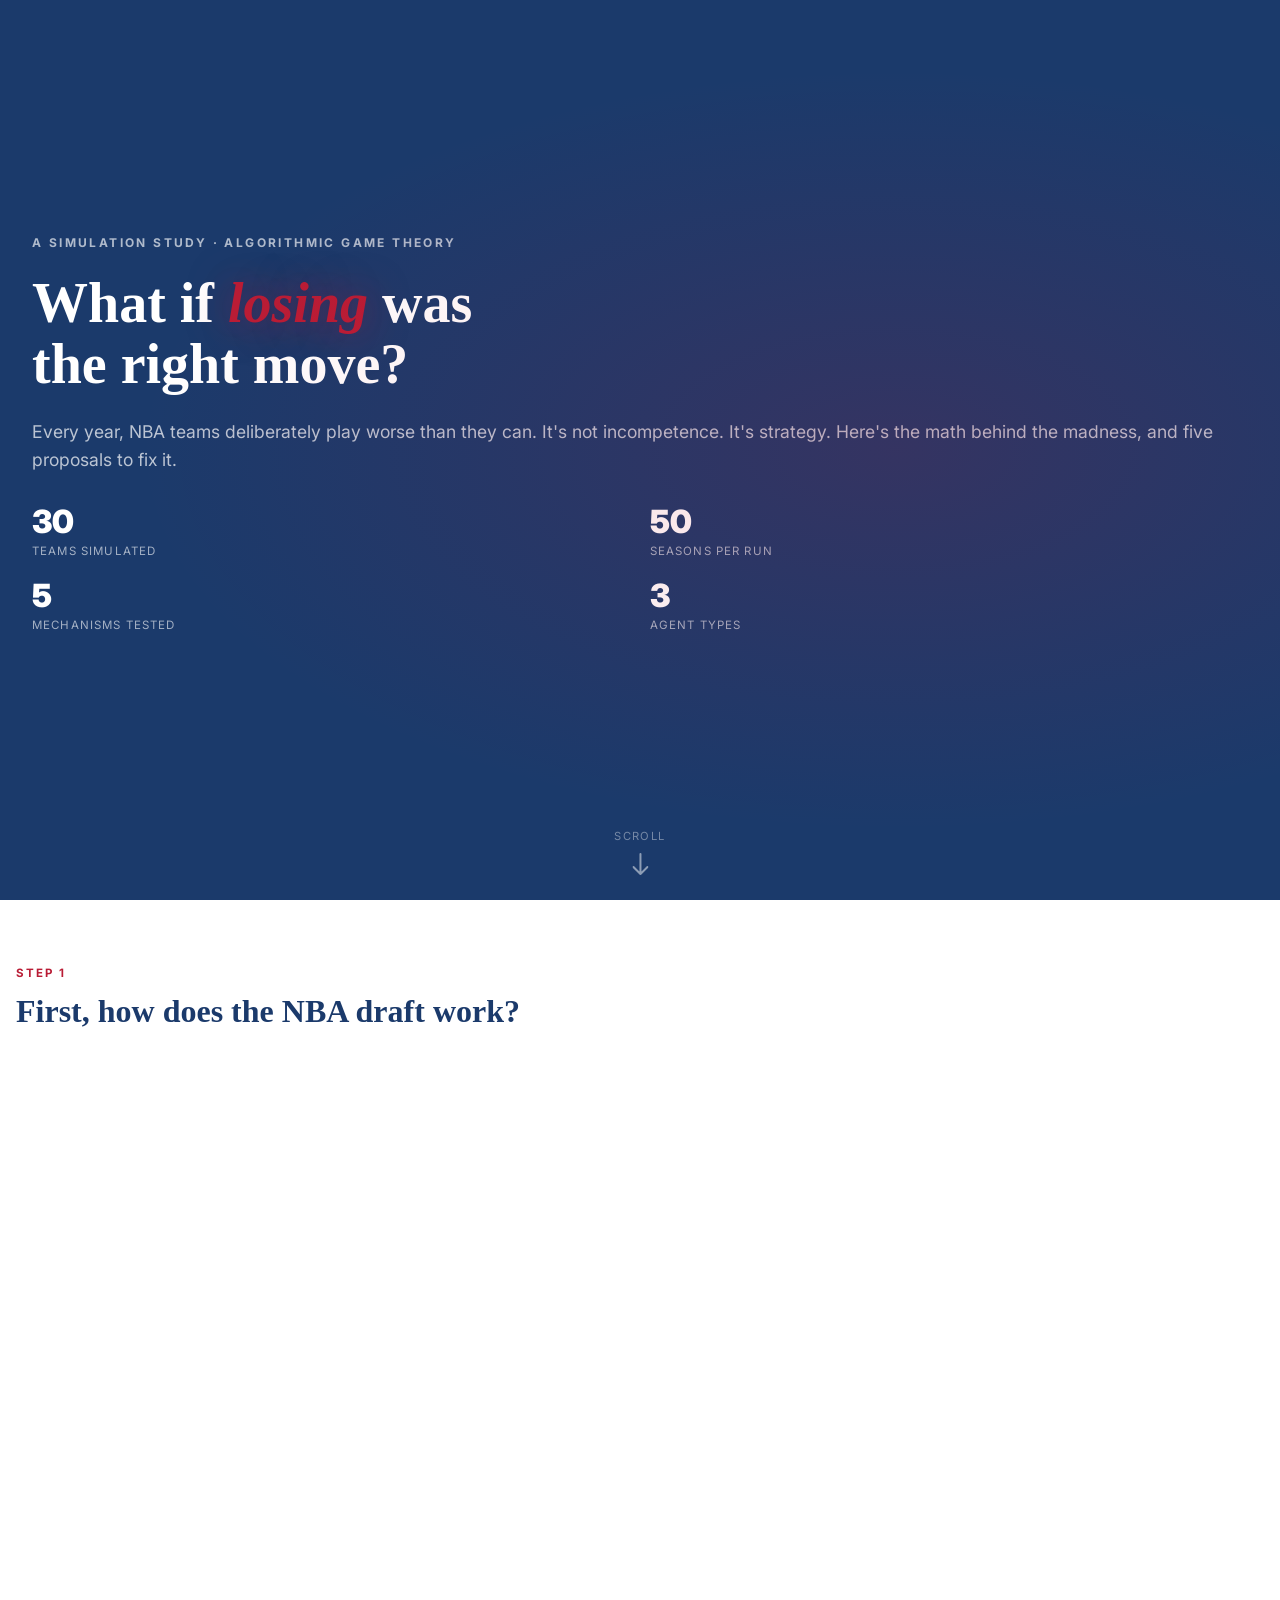
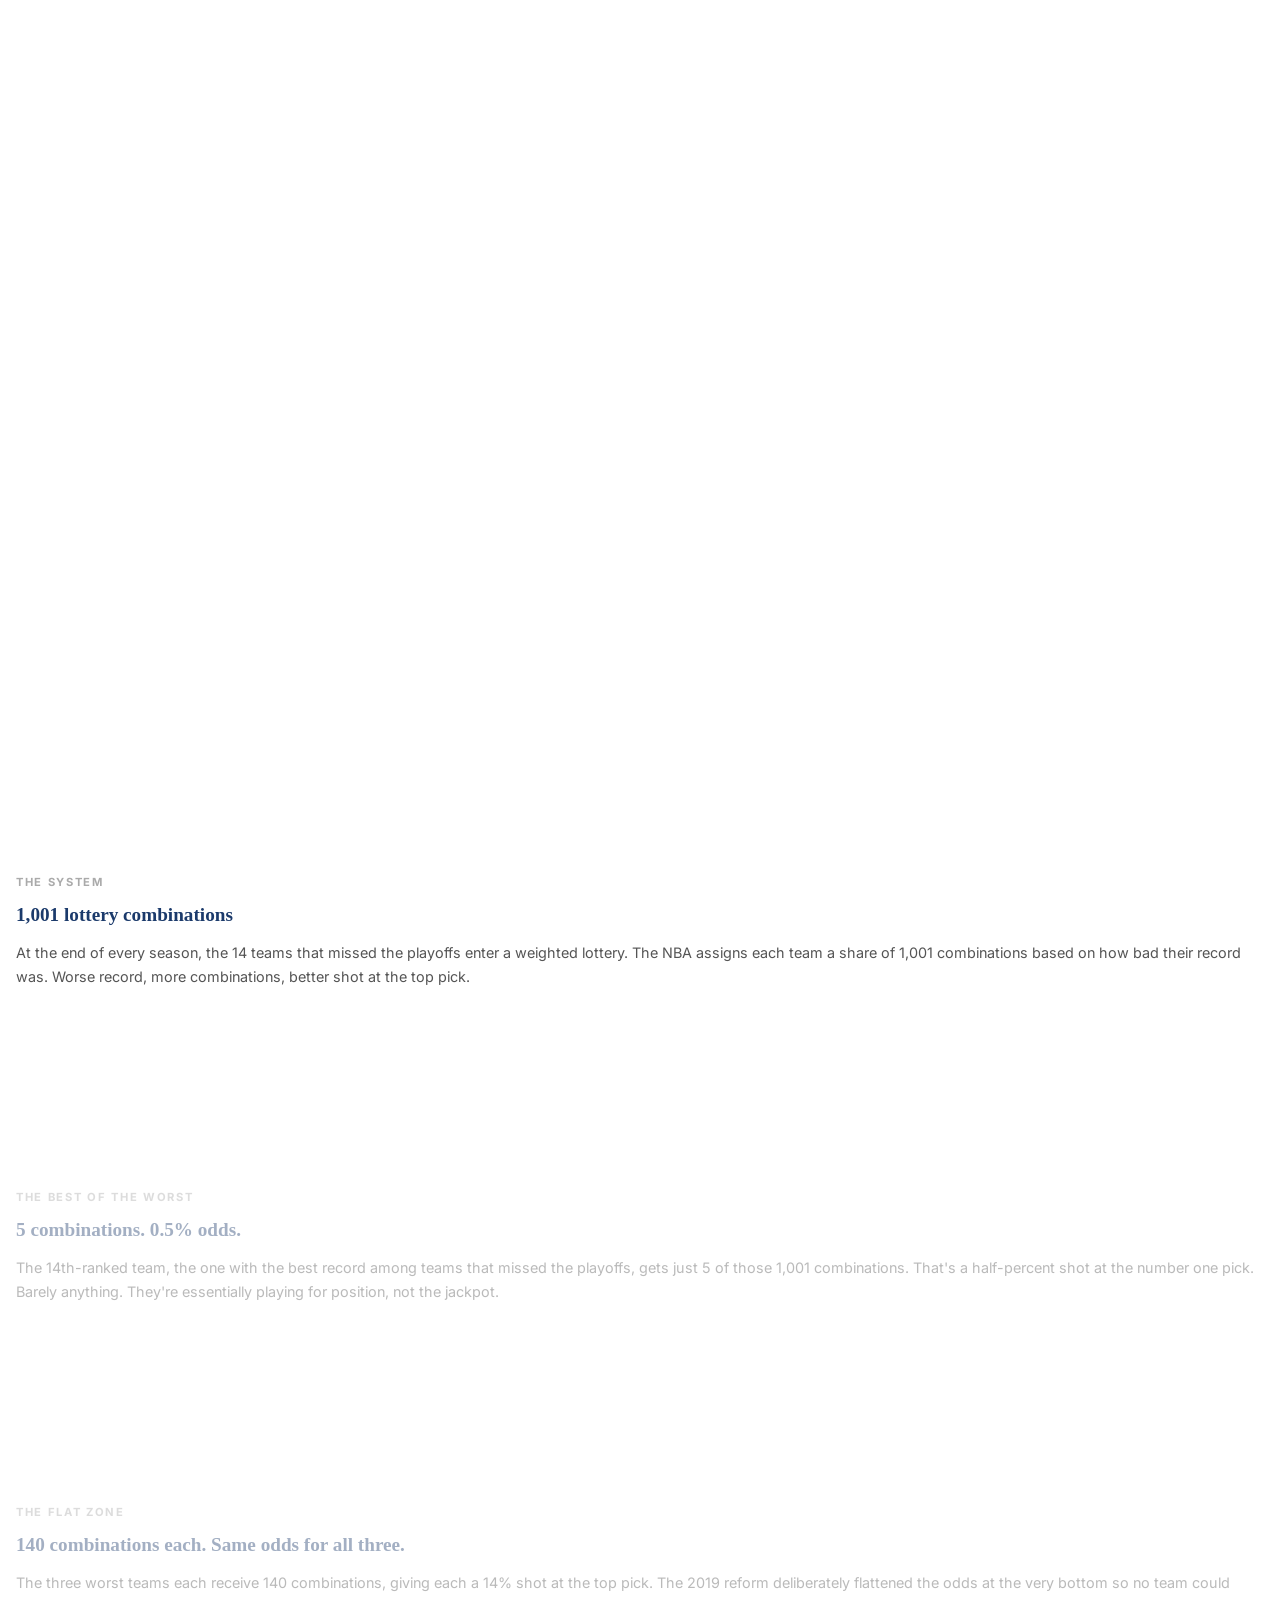
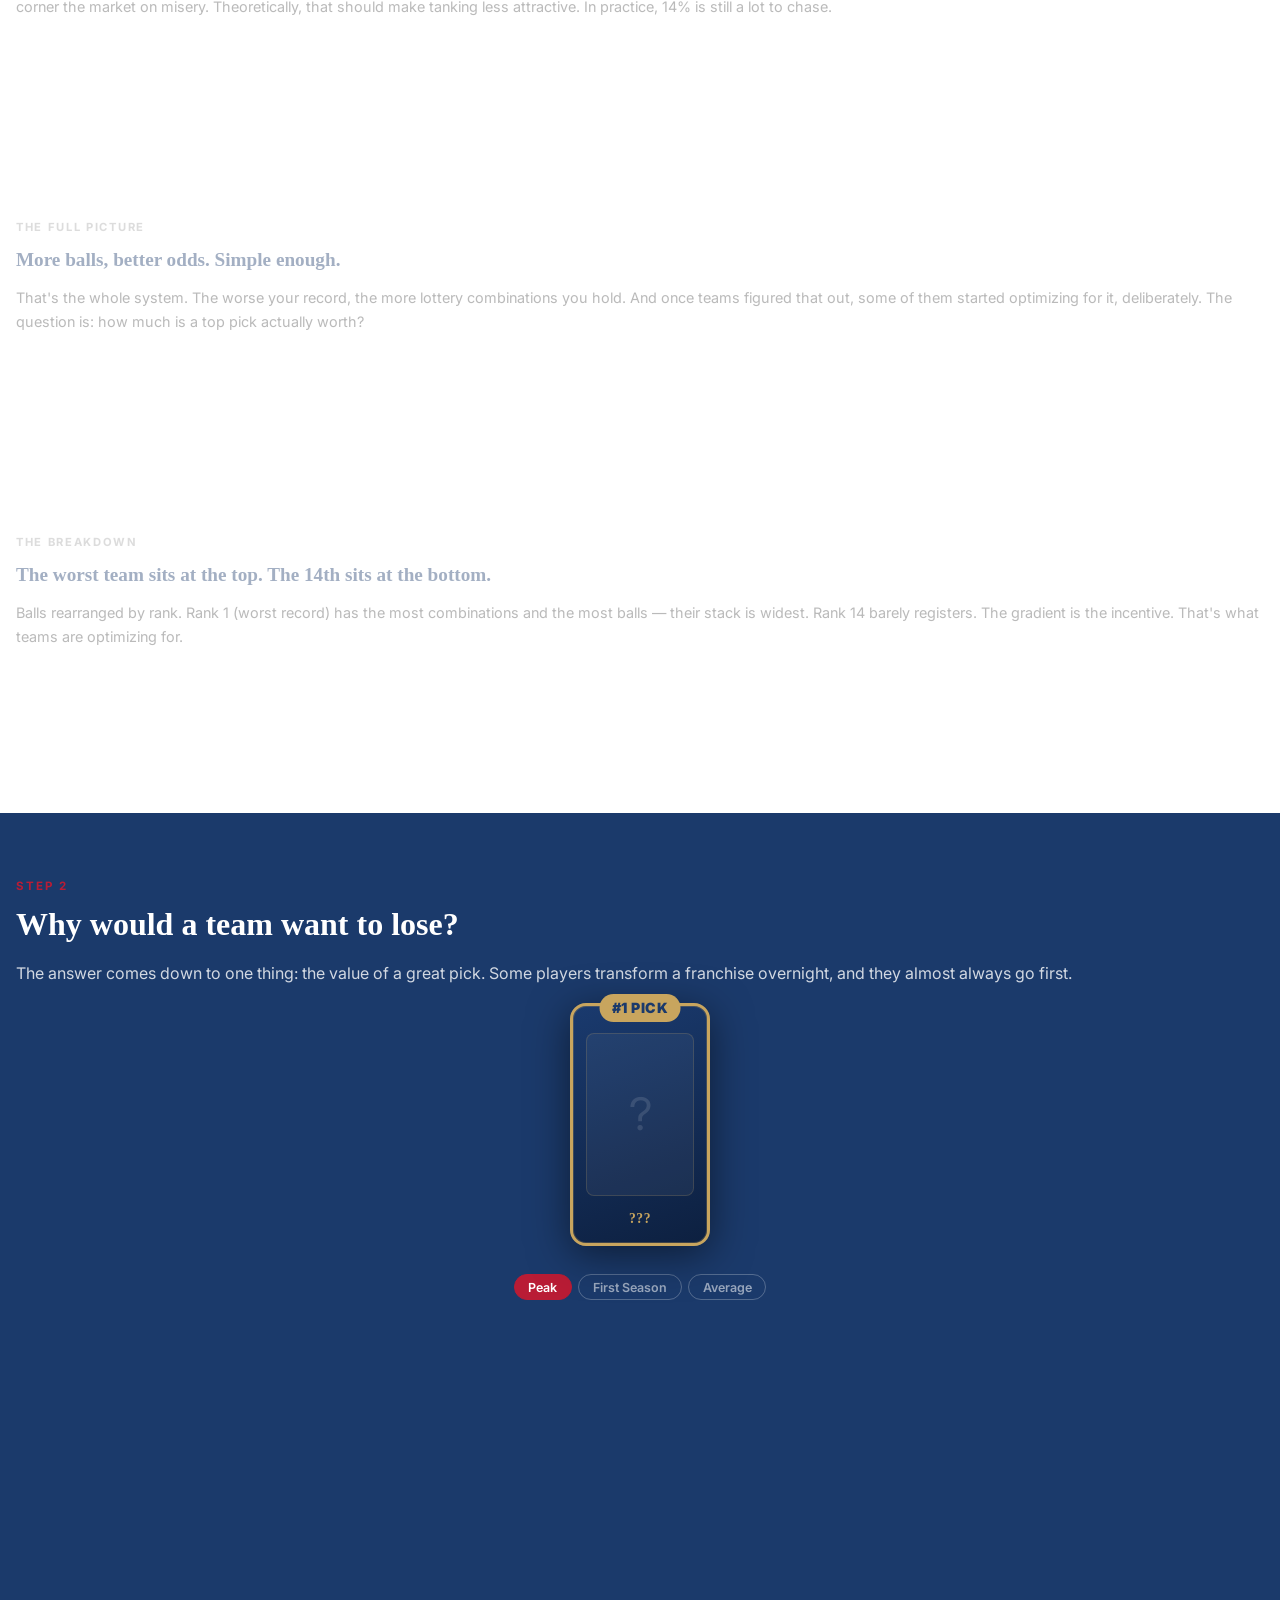
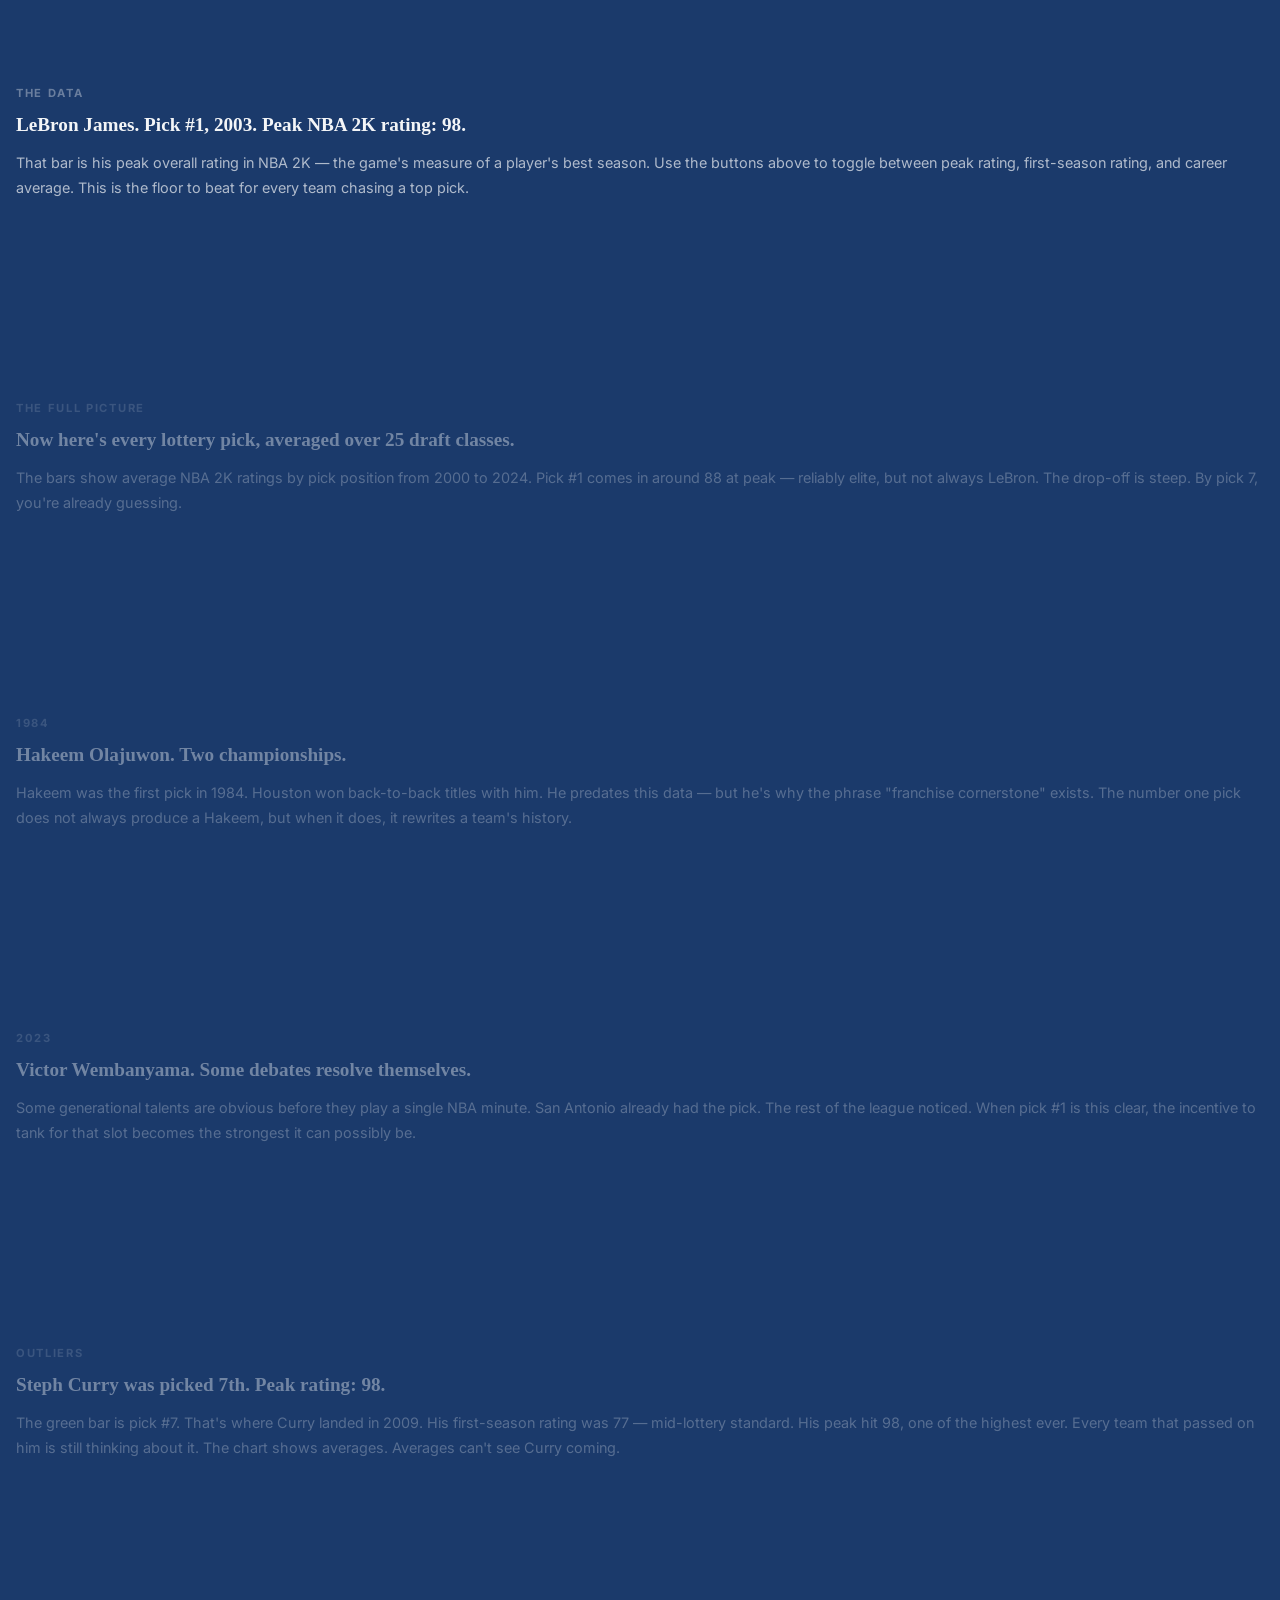
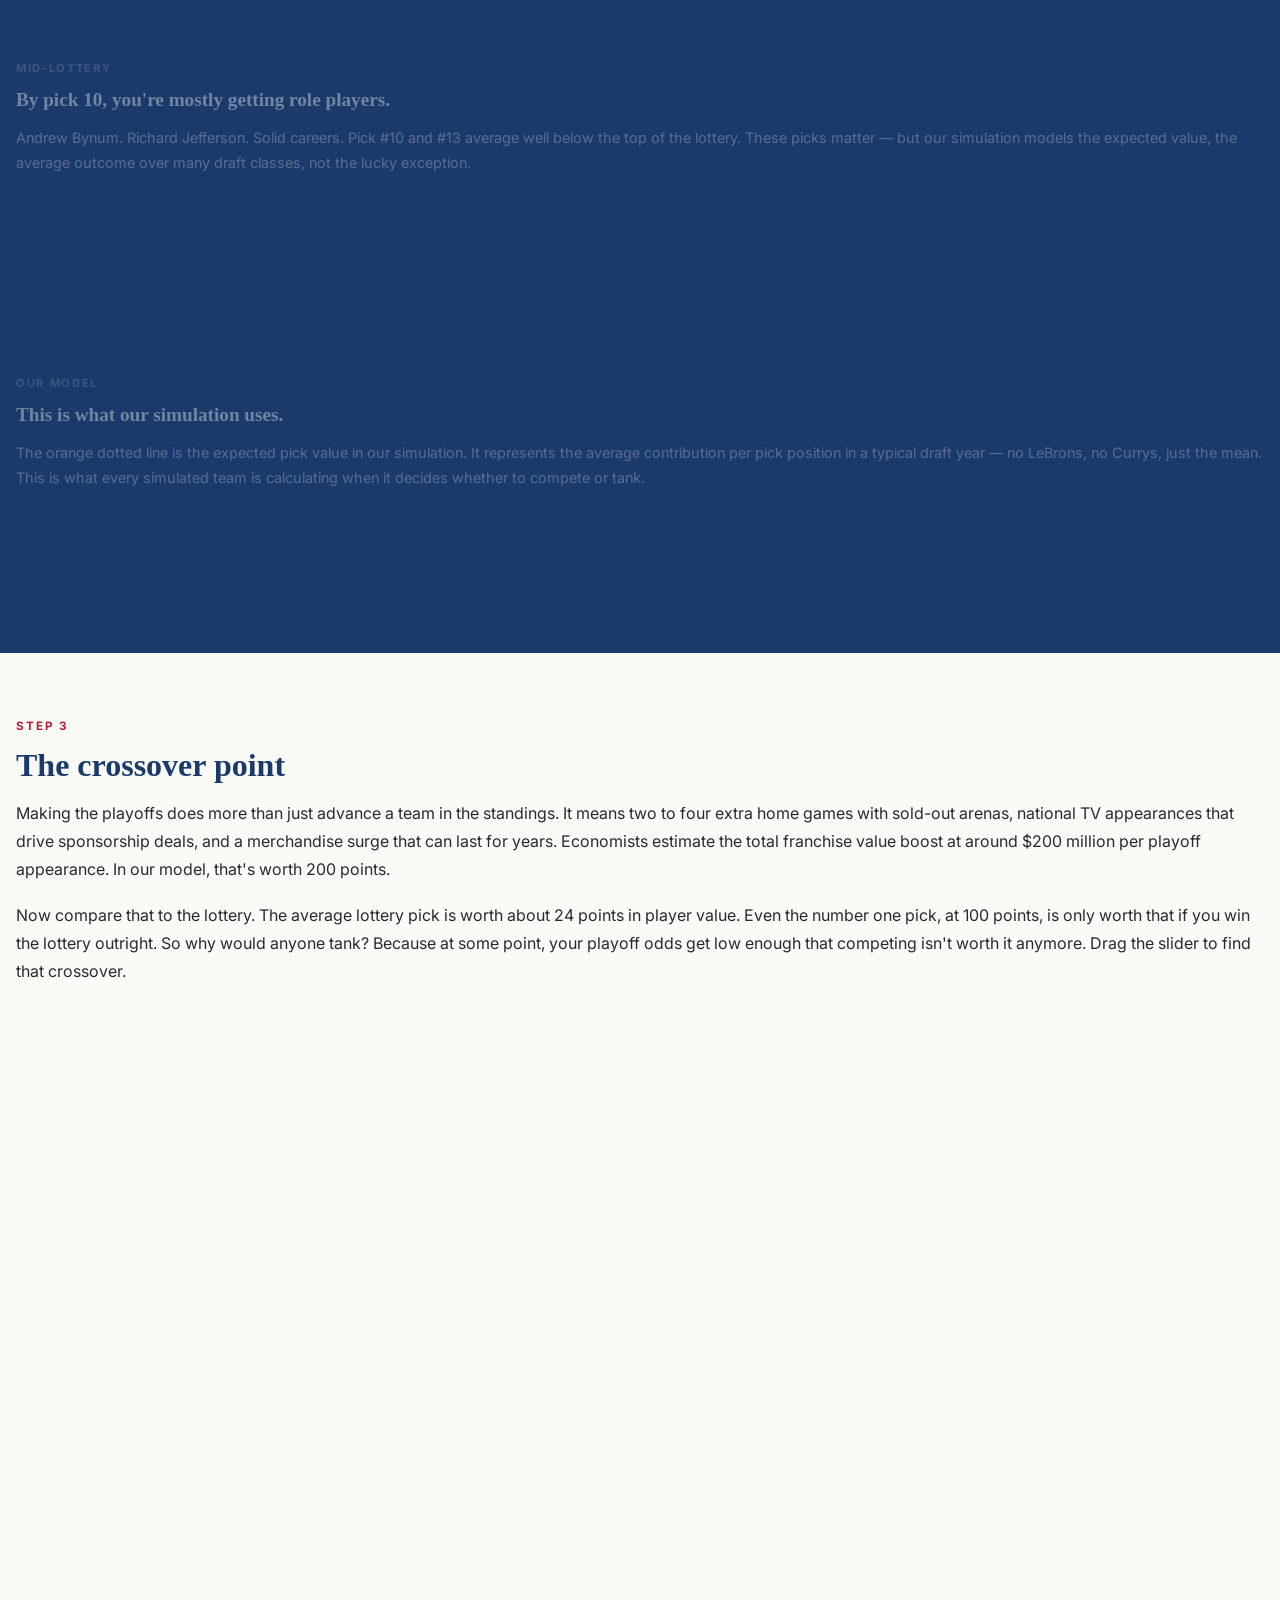
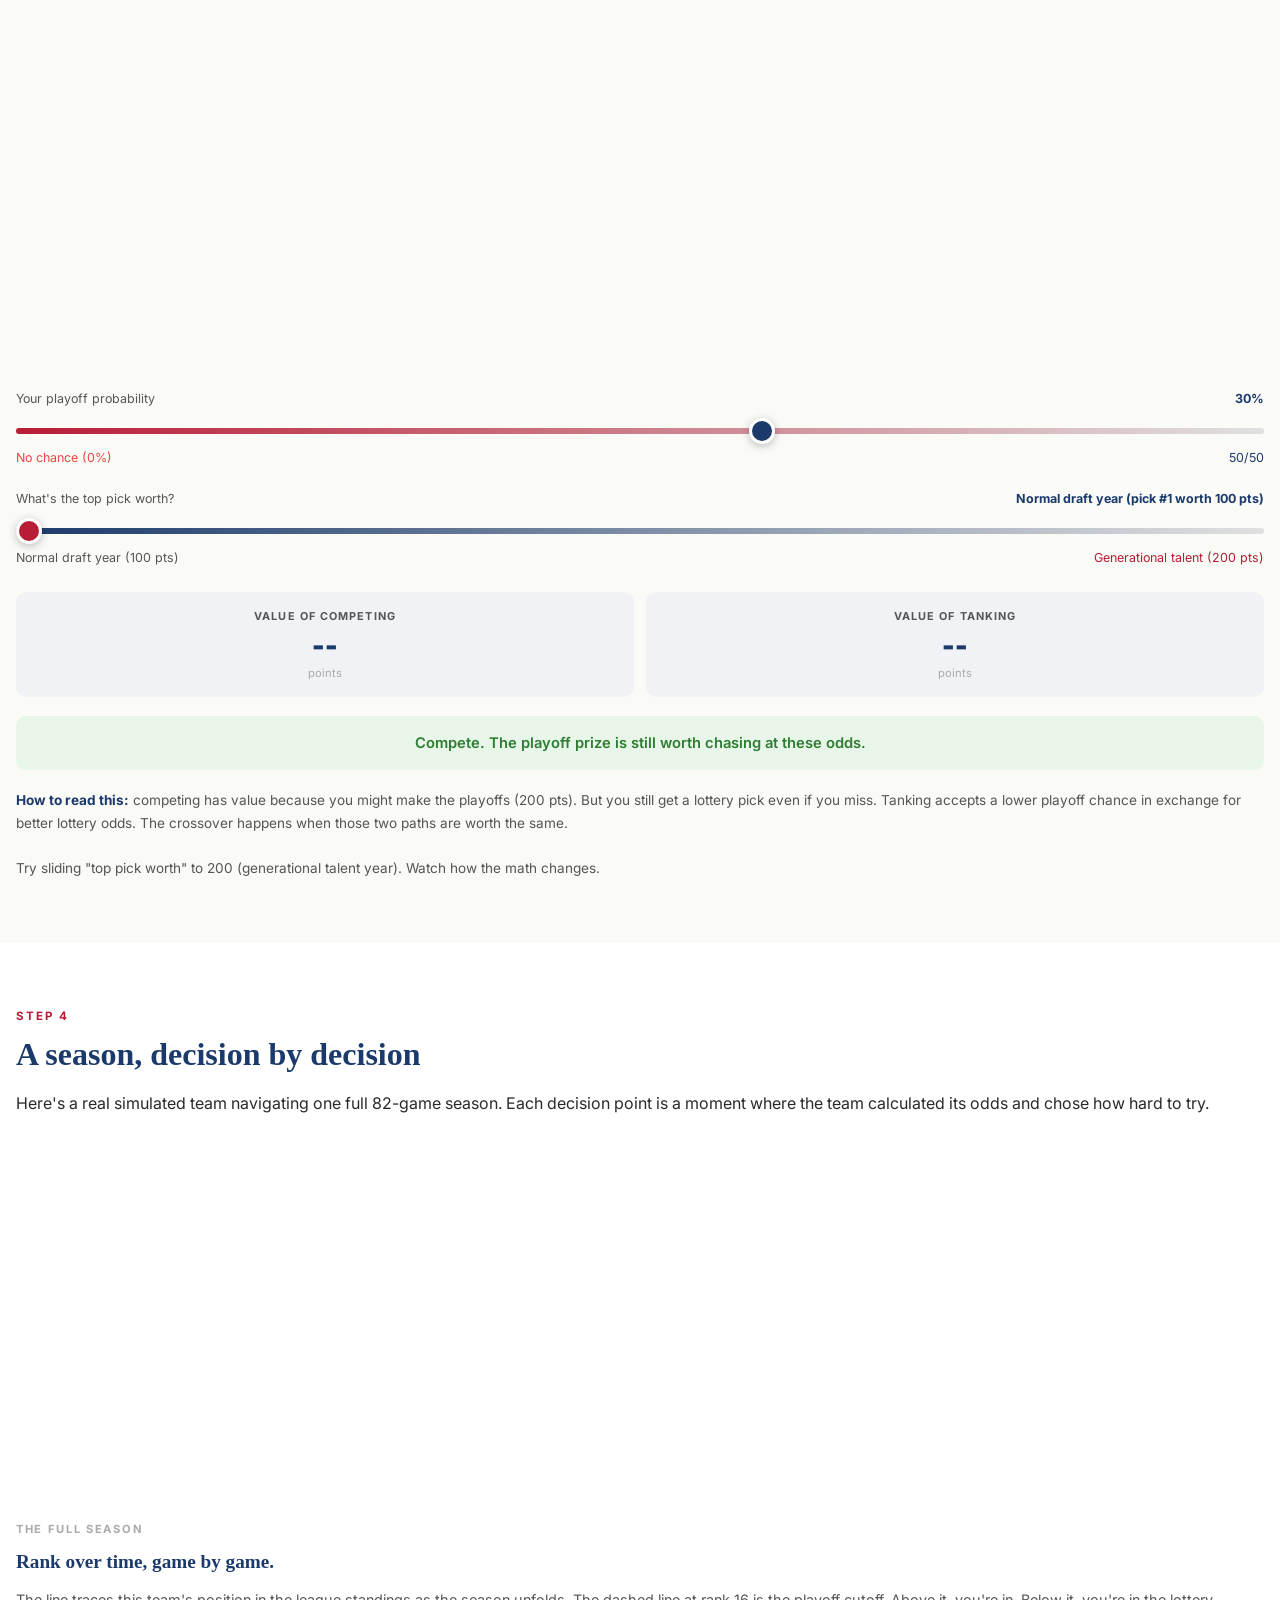
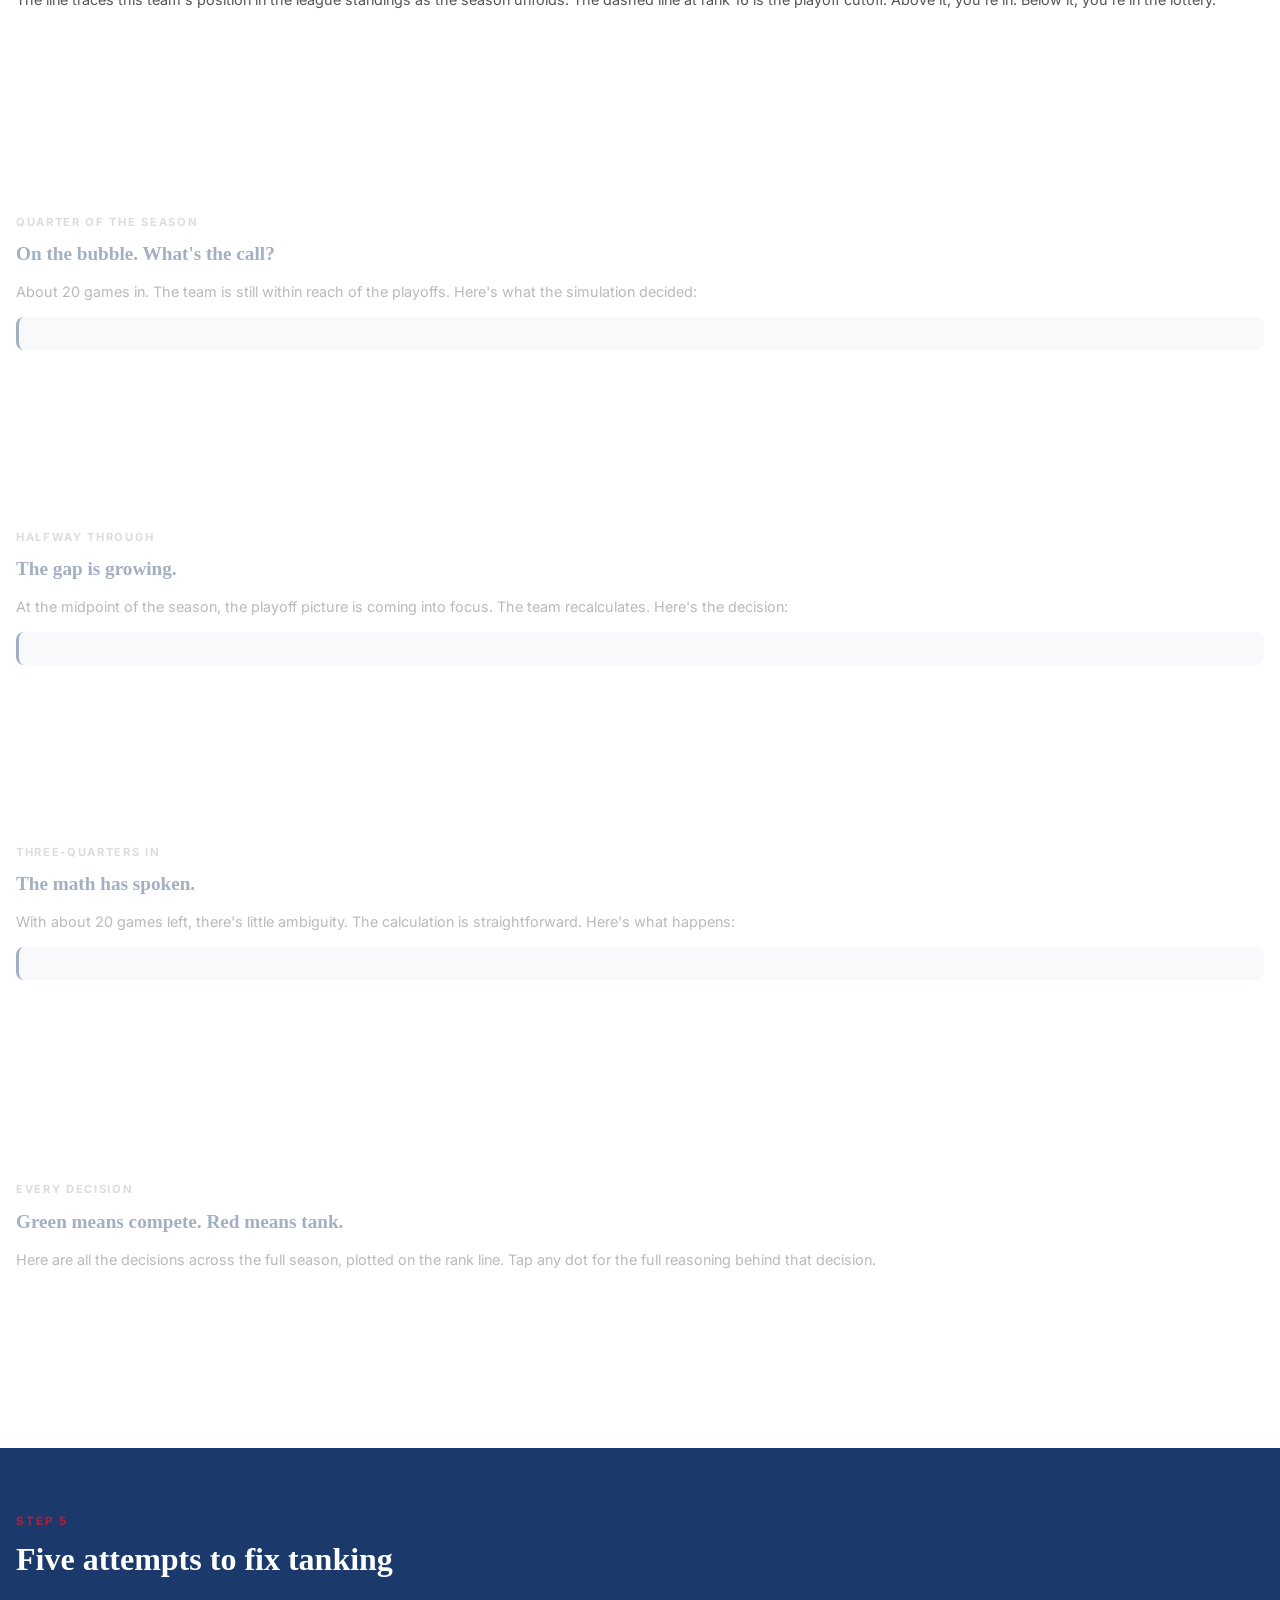
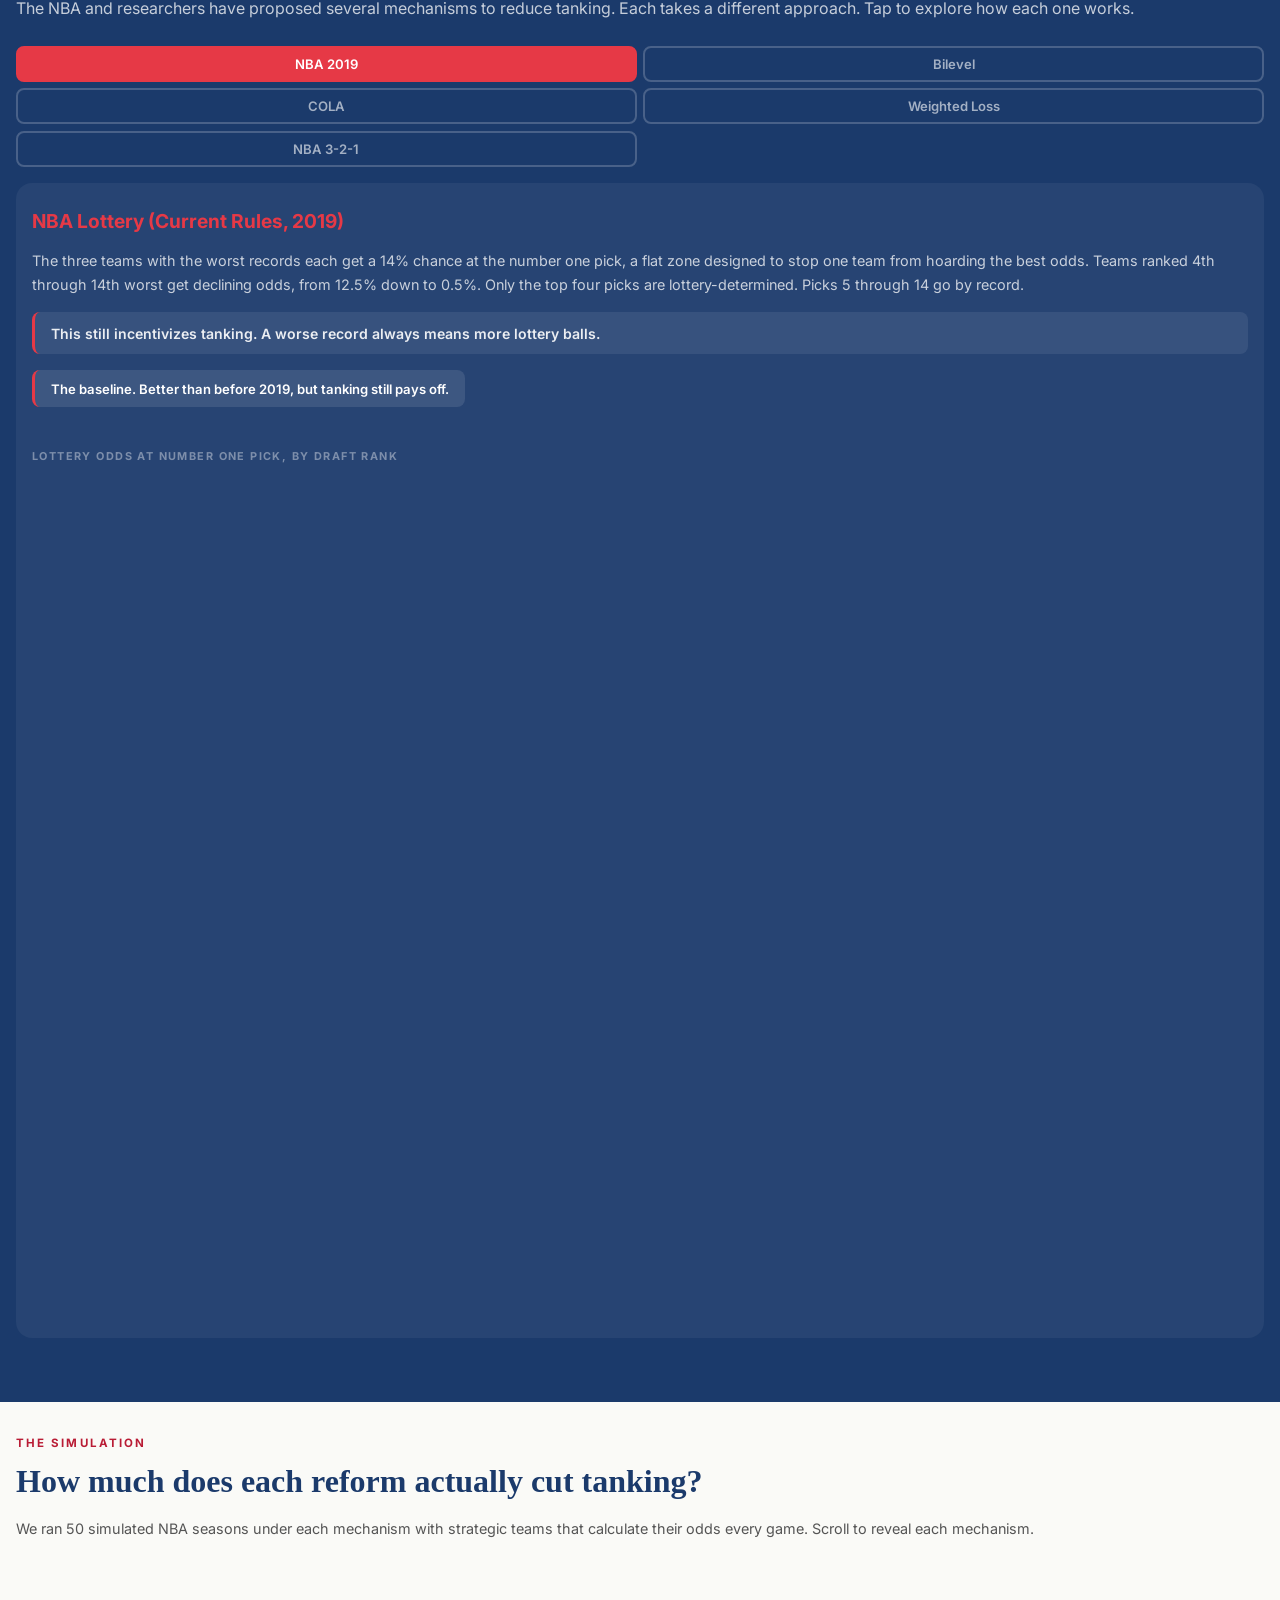
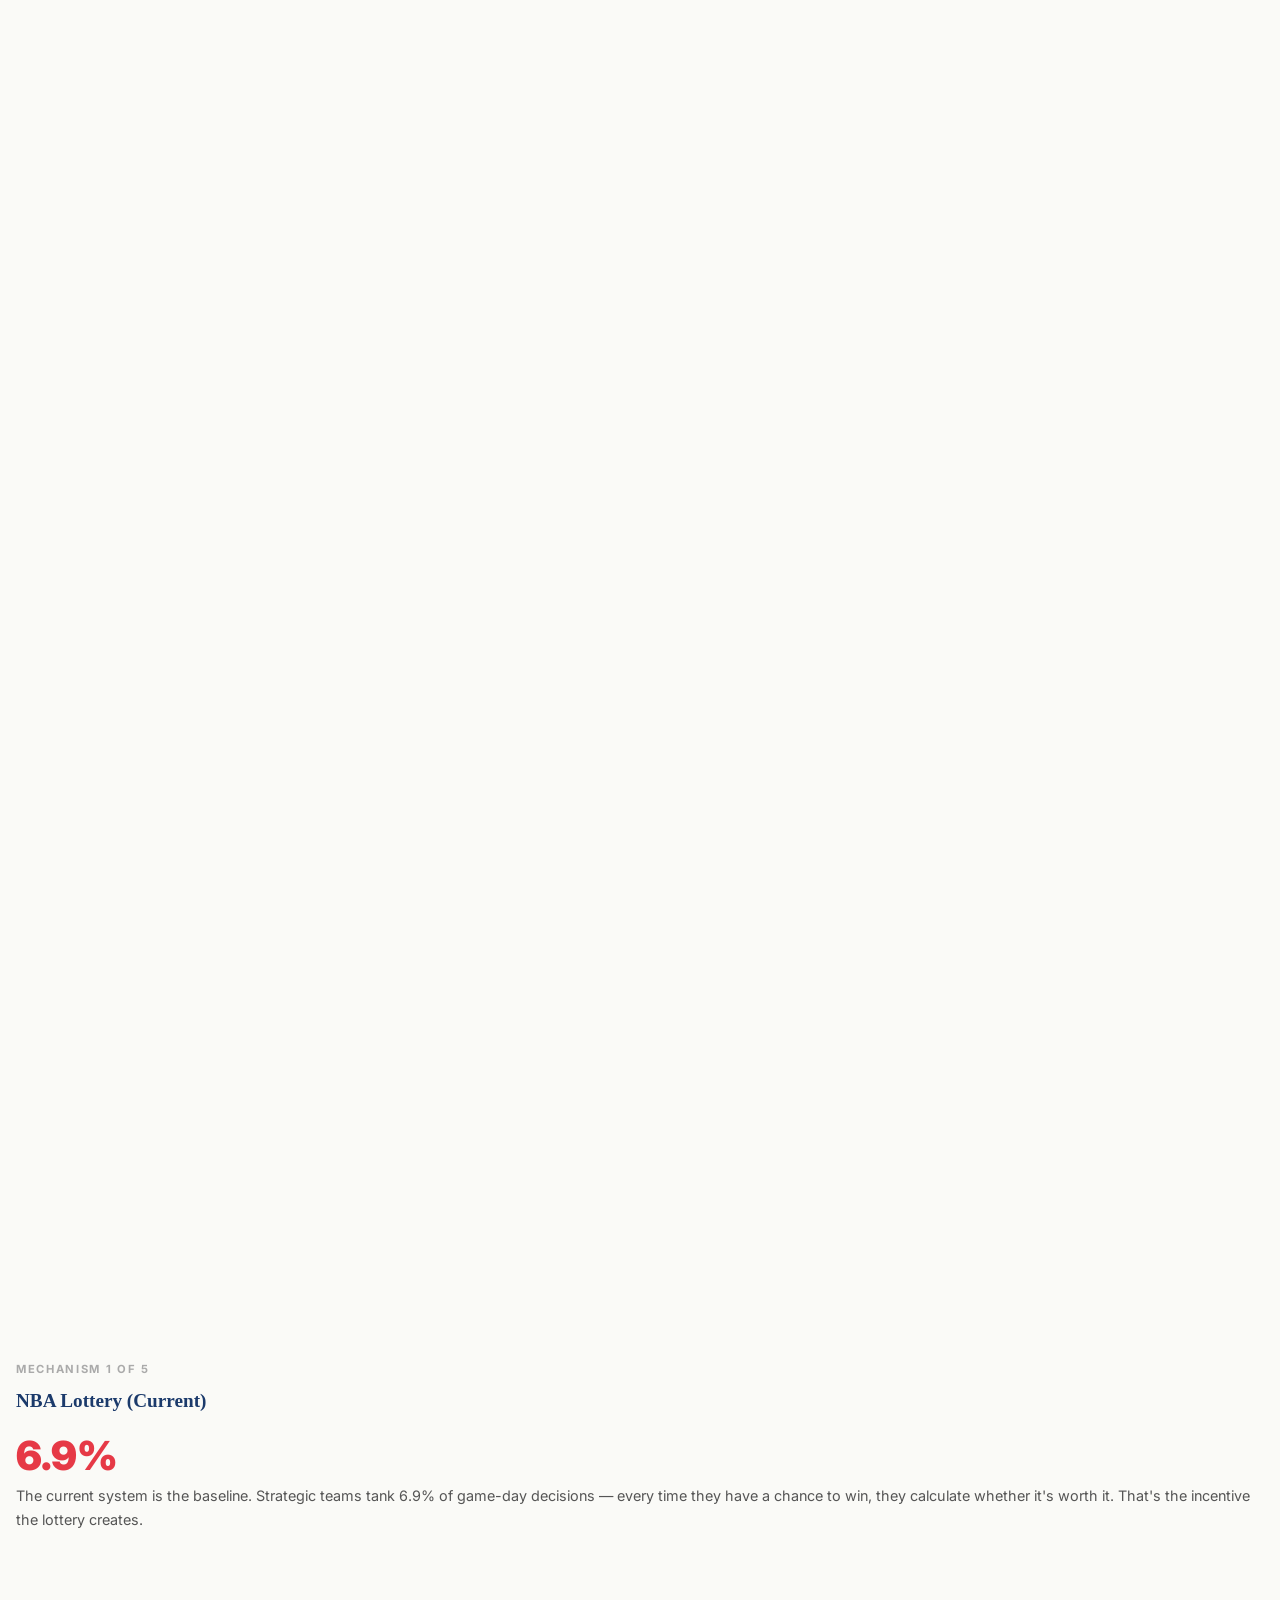
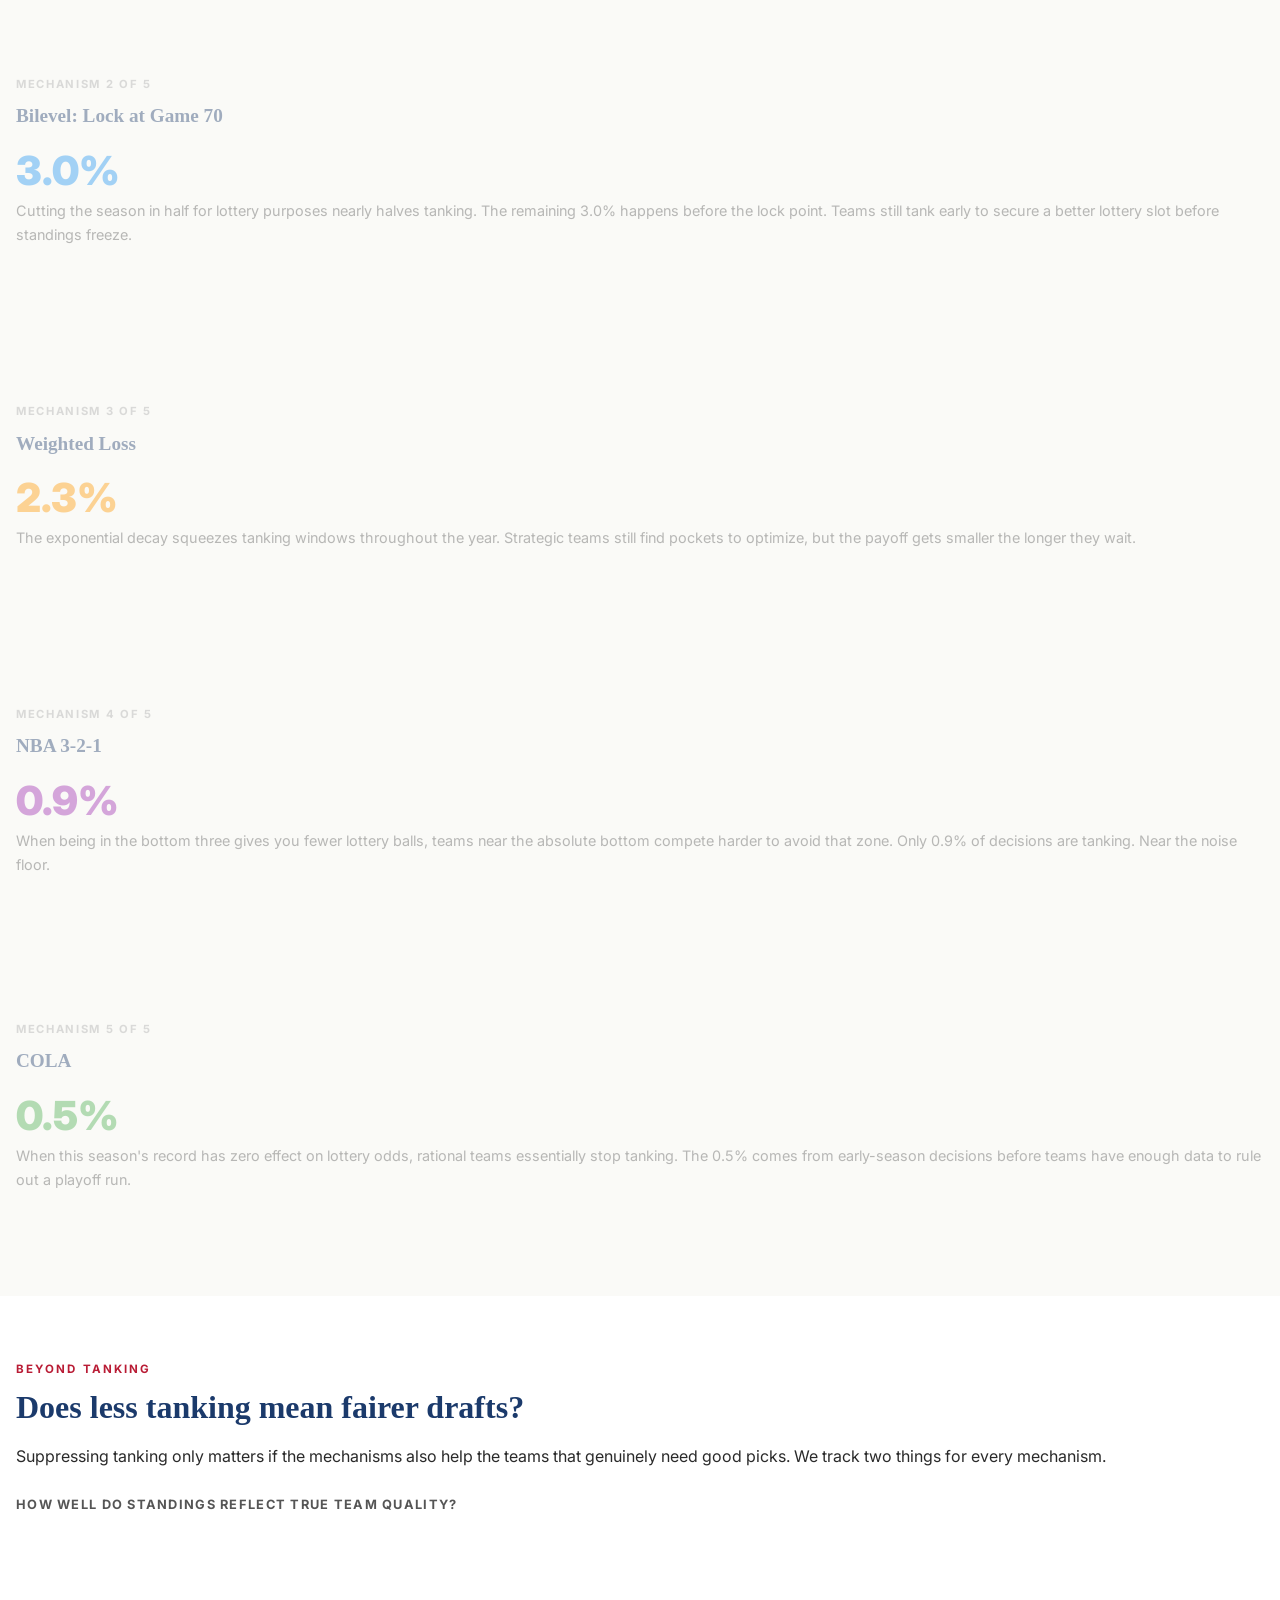
==== essay/mobile/index.html @ 3359ade9 "website draft" ====
<!DOCTYPE html>
<html lang="en">
<head>
  <meta charset="UTF-8">
  <meta name="viewport" content="width=device-width, initial-scale=1.0">
  <title>Losing on Purpose: The Economics of NBA Tanking</title>
  <link rel="preconnect" href="https://fonts.googleapis.com">
  <link rel="preconnect" href="https://fonts.gstatic.com" crossorigin>
  <link href="https://fonts.googleapis.com/css2?family=Inter:wght@400;600;700;900&display=swap" rel="stylesheet">
  <link rel="stylesheet" href="style.css">
</head>
<body>

<!-- ══════════════════════════════════════════════════════════════
     SECTION 1: HOOK
     ══════════════════════════════════════════════════════════════ -->
<section id="hook">
  <div class="container">
    <div class="hook-eyebrow">A simulation study · Algorithmic Game Theory</div>
    <h1 class="hook-headline">
      What if <em>losing</em> was<br>the right move?
    </h1>
    <p class="hook-sub">
      Every year, NBA teams deliberately play worse than they can.
      It's not incompetence. It's strategy. Here's the math behind the madness,
      and five proposals to fix it.
    </p>
    <div class="hook-stats">
      <div class="hook-stat">
        <span class="hook-stat-num">30</span>
        <span class="hook-stat-label">Teams simulated</span>
      </div>
      <div class="hook-stat">
        <span class="hook-stat-num">50</span>
        <span class="hook-stat-label">Seasons per run</span>
      </div>
      <div class="hook-stat">
        <span class="hook-stat-num">5</span>
        <span class="hook-stat-label">Mechanisms tested</span>
      </div>
      <div class="hook-stat">
        <span class="hook-stat-num">3</span>
        <span class="hook-stat-label">Agent types</span>
      </div>
    </div>
  </div>
  <div class="scroll-cue">
    <span>Scroll</span>
    <svg width="16" height="24" viewBox="0 0 16 24" fill="none">
      <path d="M8 2v20M1 15l7 7 7-7" stroke="white" stroke-width="2" stroke-linecap="round" stroke-linejoin="round"/>
    </svg>
  </div>
</section>

<!-- ══════════════════════════════════════════════════════════════
     SECTION 2: HOW THE NBA DRAFT WORKS (Scrollama)
     ══════════════════════════════════════════════════════════════ -->
<section id="draft-explainer">
  <div class="container" style="padding-bottom: 1rem;">
    <div class="section-label">Step 1</div>
    <h2 class="section-headline">First, how does the NBA draft work?</h2>
  </div>

  <div class="sticky-container" style="max-width: var(--max-w); margin: 0 auto; padding: 0 var(--gutter);">
    <div class="sticky-graphic">
      <div style="width:100%;">
        <div id="lottery-canvas"></div>
        <div class="lottery-legend" id="lottery-legend"></div>
      </div>
    </div>

    <div class="scroll-steps" id="lottery-steps">
      <div class="step is-active" data-lottery-step="0">
        <div class="step-number">The system</div>
        <div class="step-headline">1,001 lottery combinations</div>
        <div class="step-body">
          At the end of every season, the 14 teams that missed the playoffs
          enter a weighted lottery. The NBA assigns each team a share of
          1,001 combinations based on how bad their record was.
          Worse record, more combinations, better shot at the top pick.
        </div>
      </div>

      <div class="step" data-lottery-step="1">
        <div class="step-number">The best of the worst</div>
        <div class="step-headline">5 combinations. 0.5% odds.</div>
        <div class="step-body">
          The 14th-ranked team, the one with the best record among teams
          that missed the playoffs, gets just 5 of those 1,001 combinations.
          That's a half-percent shot at the number one pick. Barely anything.
          They're essentially playing for position, not the jackpot.
        </div>
      </div>

      <div class="step" data-lottery-step="2">
        <div class="step-number">The flat zone</div>
        <div class="step-headline">140 combinations each. Same odds for all three.</div>
        <div class="step-body">
          The three worst teams each receive 140 combinations, giving each
          a 14% shot at the top pick. The 2019 reform deliberately flattened
          the odds at the very bottom so no team could corner the market
          on misery. Theoretically, that should make tanking less attractive.
          In practice, 14% is still a lot to chase.
        </div>
      </div>

      <div class="step" data-lottery-step="3">
        <div class="step-number">The full picture</div>
        <div class="step-headline">More balls, better odds. Simple enough.</div>
        <div class="step-body">
          That's the whole system. The worse your record, the more lottery
          combinations you hold. And once teams figured that out, some of them
          started optimizing for it, deliberately.
          The question is: how much is a top pick actually worth?
        </div>
      </div>

      <div class="step" data-lottery-step="4">
        <div class="step-number">The breakdown</div>
        <div class="step-headline">The worst team sits at the top. The 14th sits at the bottom.</div>
        <div class="step-body">
          Balls rearranged by rank. Rank 1 (worst record) has the most combinations
          and the most balls — their stack is widest. Rank 14 barely registers.
          The gradient is the incentive. That's what teams are optimizing for.
        </div>
      </div>
    </div>
  </div>
</section>

<!-- ══════════════════════════════════════════════════════════════
     SECTION 3: WHY WOULD ANYONE WANT TO LOSE? (Scrollama)
     ══════════════════════════════════════════════════════════════ -->
<section id="the-prize">
  <div class="container" style="padding-bottom: 1rem;">
    <div class="section-label">Step 2</div>
    <h2 class="section-headline">Why would a team want to lose?</h2>
    <p class="prose" style="color: rgba(255,255,255,0.8);">
      The answer comes down to one thing: the value of a great pick.
      Some players transform a franchise overnight, and they almost always go first.
    </p>
  </div>

  <div class="sticky-container" style="max-width: var(--max-w); margin: 0 auto; padding: 0 var(--gutter);">
    <div class="sticky-graphic">
      <div style="width:100%;">
        <!-- Trading cards (single or side-by-side) -->
        <div id="card-area">
          <div class="trading-card" id="trading-card">
            <div class="card-badge">#1 PICK</div>
            <div class="card-image-wrap">
              <img id="card-img" src="" alt="Draft pick" style="display:none; width:100%; height:100%; object-fit:cover; border-radius:6px;">
              <div class="card-placeholder" id="card-placeholder">?</div>
            </div>
            <div class="card-player-name" id="card-player-name">???</div>
          </div>
          <div class="trading-card" id="trading-card-2" style="display:none;">
            <div class="card-badge">#10 PICK</div>
            <div class="card-image-wrap">
              <img id="card-img-2" src="" alt="Draft pick" style="display:none; width:100%; height:100%; object-fit:cover; border-radius:6px;">
              <div class="card-placeholder" id="card-placeholder-2">?</div>
            </div>
            <div class="card-player-name" id="card-player-name-2">???</div>
          </div>
        </div>
        <div class="chart-toggle" style="margin-top: 1rem; margin-bottom: 0.5rem;">
          <button class="chart-toggle-btn active" data-metric="avg_peak">Peak</button>
          <button class="chart-toggle-btn" data-metric="avg_first">First Season</button>
          <button class="chart-toggle-btn" data-metric="avg_mean">Average</button>
        </div>
        <div id="pick-value-chart"></div>
      </div>
    </div>

    <div class="scroll-steps" id="prize-steps">
      <div class="step is-active" data-prize-step="0">
        <div class="step-number">The data</div>
        <div class="step-headline">LeBron James. Pick #1, 2003. Peak NBA 2K rating: 98.</div>
        <div class="step-body">
          That bar is his peak overall rating in NBA 2K — the game's measure of
          a player's best season. Use the buttons above to toggle between
          peak rating, first-season rating, and career average.
          This is the floor to beat for every team chasing a top pick.
        </div>
      </div>

      <div class="step" data-prize-step="1">
        <div class="step-number">The full picture</div>
        <div class="step-headline">Now here's every lottery pick, averaged over 25 draft classes.</div>
        <div class="step-body">
          The bars show average NBA 2K ratings by pick position from 2000 to 2024.
          Pick #1 comes in around 88 at peak — reliably elite, but not always LeBron.
          The drop-off is steep. By pick 7, you're already guessing.
        </div>
      </div>

      <div class="step" data-prize-step="2">
        <div class="step-number">1984</div>
        <div class="step-headline">Hakeem Olajuwon. Two championships.</div>
        <div class="step-body">
          Hakeem was the first pick in 1984. Houston won back-to-back titles with him.
          He predates this data — but he's why the phrase "franchise cornerstone" exists.
          The number one pick does not always produce a Hakeem, but when it does,
          it rewrites a team's history.
        </div>
      </div>

      <div class="step" data-prize-step="3">
        <div class="step-number">2023</div>
        <div class="step-headline">Victor Wembanyama. Some debates resolve themselves.</div>
        <div class="step-body">
          Some generational talents are obvious before they play a single NBA minute.
          San Antonio already had the pick. The rest of the league noticed.
          When pick #1 is this clear, the incentive to tank for that slot
          becomes the strongest it can possibly be.
        </div>
      </div>

      <div class="step" data-prize-step="4">
        <div class="step-number">Outliers</div>
        <div class="step-headline">Steph Curry was picked 7th. Peak rating: 98.</div>
        <div class="step-body">
          The green bar is pick #7. That's where Curry landed in 2009.
          His first-season rating was 77 — mid-lottery standard.
          His peak hit 98, one of the highest ever.
          Every team that passed on him is still thinking about it.
          The chart shows averages. Averages can't see Curry coming.
        </div>
      </div>

      <div class="step" data-prize-step="5">
        <div class="step-number">Mid-lottery</div>
        <div class="step-headline">By pick 10, you're mostly getting role players.</div>
        <div class="step-body">
          Andrew Bynum. Richard Jefferson. Solid careers.
          Pick #10 and #13 average well below the top of the lottery.
          These picks matter — but our simulation models the expected value,
          the average outcome over many draft classes, not the lucky exception.
        </div>
      </div>

      <div class="step" data-prize-step="6">
        <div class="step-number">Our model</div>
        <div class="step-headline">This is what our simulation uses.</div>
        <div class="step-body">
          The orange dotted line is the expected pick value in our simulation.
          It represents the average contribution per pick position in a typical
          draft year — no LeBrons, no Currys, just the mean.
          This is what every simulated team is calculating when it decides
          whether to compete or tank.
        </div>
      </div>
    </div>
  </div>
</section>

<!-- ══════════════════════════════════════════════════════════════
     SECTION 4: THE TIPPING POINT
     ══════════════════════════════════════════════════════════════ -->
<section id="balance">
  <div class="container">
    <div class="section-label">Step 3</div>
    <h2 class="section-headline">The crossover point</h2>

    <div class="prose" style="margin-bottom: 1.2rem;">
      <p>
        Making the playoffs does more than just advance a team in the standings.
        It means two to four extra home games with sold-out arenas,
        national TV appearances that drive sponsorship deals,
        and a merchandise surge that can last for years.
        Economists estimate the total franchise value boost at around
        $200 million per playoff appearance. In our model, that's worth 200 points.
      </p>
      <p>
        Now compare that to the lottery. The average lottery pick is worth about
        24 points in player value. Even the number one pick, at 100 points,
        is only worth that if you win the lottery outright.
        So why would anyone tank? Because at some point, your playoff odds
        get low enough that competing isn't worth it anymore.
        Drag the slider to find that crossover.
      </p>
    </div>

    <div class="balance-wrap">
      <div>
        <svg id="scale-svg" viewBox="0 0 440 340" fill="none">
          <defs>
            <filter id="shadow">
              <feDropShadow dx="0" dy="3" stdDeviation="4" flood-opacity="0.15"/>
            </filter>
            <filter id="glow">
              <feGaussianBlur stdDeviation="4" result="coloredBlur"/>
              <feMerge>
                <feMergeNode in="coloredBlur"/>
                <feMergeNode in="SourceGraphic"/>
              </feMerge>
            </filter>
          </defs>
        </svg>

        <div class="slider-wrap">
          <div class="slider-label">
            <span>Your playoff probability</span>
            <span id="prob-display" style="font-weight:700; color: var(--navy);">30%</span>
          </div>
          <input type="range" id="prob-slider" min="0" max="50" value="30" step="1">
          <div class="slider-label" style="margin-top: 0.3rem;">
            <span style="color: #ef4444;">No chance (0%)</span>
            <span style="color: var(--navy);">50/50</span>
          </div>
        </div>

        <div class="slider-wrap" style="margin-top: 1rem;">
          <div class="slider-label">
            <span>What's the top pick worth?</span>
            <span id="pick-val-display" style="font-weight:700; color: var(--navy);">Normal draft year (pick #1 worth 100 pts)</span>
          </div>
          <input type="range" id="pick-value-slider" min="100" max="200" value="100" step="1">
          <div class="slider-label" style="margin-top: 0.3rem;">
            <span>Normal draft year (100 pts)</span>
            <span style="color: var(--red);">Generational talent (200 pts)</span>
          </div>
        </div>
      </div>

      <div style="margin-top: 1.5rem;">
        <div class="eu-display">
          <div class="eu-box" id="eu-compete-box">
            <div class="eu-box-label">Value of Competing</div>
            <div class="eu-box-value" id="eu-compete-val">--</div>
            <div style="font-size: 0.7rem; color: var(--lgray); margin-top: 0.3rem;">points</div>
          </div>
          <div class="eu-box" id="eu-tank-box">
            <div class="eu-box-label">Value of Tanking</div>
            <div class="eu-box-value" id="eu-tank-val">--</div>
            <div style="font-size: 0.7rem; color: var(--lgray); margin-top: 0.3rem;">points</div>
          </div>
        </div>

        <div class="tipping-banner competing" id="tipping-banner">
          Compete. The playoff prize is still worth chasing at these odds.
        </div>

        <div style="margin-top: 1.2rem; font-size: 0.85rem; color: var(--gray); line-height: 1.65;">
          <strong style="color: var(--navy);">How to read this:</strong> competing has value because
          you might make the playoffs (200 pts). But you still get a lottery pick even if you miss.
          Tanking accepts a lower playoff chance in exchange for better lottery odds.
          The crossover happens when those two paths are worth the same.
          <br><br>
          Try sliding "top pick worth" to 200 (generational talent year).
          Watch how the math changes.
        </div>
      </div>
    </div>
  </div>
</section>

<!-- ══════════════════════════════════════════════════════════════
     SECTION 5: SEASON TRAJECTORY (Scrollama)
     ══════════════════════════════════════════════════════════════ -->
<section id="trajectory">
  <div class="container" style="padding-bottom: 1rem;">
    <div class="section-label">Step 4</div>
    <h2 class="section-headline">A season, decision by decision</h2>
    <p class="prose">
      Here's a real simulated team navigating one full 82-game season.
      Each decision point is a moment where the team calculated its odds
      and chose how hard to try.
    </p>
  </div>

  <div class="sticky-container" style="max-width: var(--max-w); margin: 0 auto; padding: 0 var(--gutter);">
    <div class="sticky-graphic">
      <div id="trajectory-chart" style="width:100%; height:220px;"></div>
      <div class="trajectory-tooltip" id="traj-tooltip"></div>
    </div>

    <div class="scroll-steps" id="trajectory-steps">
      <div class="step is-active" data-traj-step="0">
        <div class="step-number">The full season</div>
        <div class="step-headline">Rank over time, game by game.</div>
        <div class="step-body">
          The line traces this team's position in the league standings
          as the season unfolds. The dashed line at rank 16 is the
          playoff cutoff. Above it, you're in. Below it, you're in the lottery.
        </div>
      </div>

      <div class="step" data-traj-step="1">
        <div class="step-number">Quarter of the season</div>
        <div class="step-headline">On the bubble. What's the call?</div>
        <div class="step-body">
          About 20 games in. The team is still within reach of the playoffs.
          Here's what the simulation decided:
        </div>
        <div class="reasoning-quote" id="traj-quote-1"></div>
      </div>

      <div class="step" data-traj-step="2">
        <div class="step-number">Halfway through</div>
        <div class="step-headline">The gap is growing.</div>
        <div class="step-body">
          At the midpoint of the season, the playoff picture is coming into focus.
          The team recalculates. Here's the decision:
        </div>
        <div class="reasoning-quote" id="traj-quote-2"></div>
      </div>

      <div class="step" data-traj-step="3">
        <div class="step-number">Three-quarters in</div>
        <div class="step-headline">The math has spoken.</div>
        <div class="step-body">
          With about 20 games left, there's little ambiguity.
          The calculation is straightforward. Here's what happens:
        </div>
        <div class="reasoning-quote" id="traj-quote-3"></div>
      </div>

      <div class="step" data-traj-step="4">
        <div class="step-number">Every decision</div>
        <div class="step-headline">Green means compete. Red means tank.</div>
        <div class="step-body">
          Here are all the decisions across the full season, plotted on the rank line.
          Tap any dot for the full reasoning behind that decision.
        </div>
      </div>
    </div>
  </div>
</section>

<!-- ══════════════════════════════════════════════════════════════
     SECTION 6: THE FIVE REFORMS
     ══════════════════════════════════════════════════════════════ -->
<section id="reforms">
  <div class="container">
    <div class="section-label">Step 5</div>
    <h2 class="section-headline">Five attempts to fix tanking</h2>
    <p class="prose" style="color: rgba(255,255,255,0.75);">
      The NBA and researchers have proposed several mechanisms to reduce tanking.
      Each takes a different approach. Tap to explore how each one works.
    </p>

    <div class="reform-tabs" id="reform-tabs">
      <button class="reform-tab active" data-reform="nba" style="--tab-color: #E63946;">
        NBA 2019
      </button>
      <button class="reform-tab" data-reform="bilevel" style="--tab-color: #2196F3;">
        Bilevel
      </button>
      <button class="reform-tab" data-reform="cola" style="--tab-color: #4CAF50;">
        COLA
      </button>
      <button class="reform-tab" data-reform="wl" style="--tab-color: #FF9800;">
        Weighted Loss
      </button>
      <button class="reform-tab" data-reform="321" style="--tab-color: #9C27B0;">
        NBA 3-2-1
      </button>
    </div>

    <div class="reform-panel">
      <!-- Left: description -->
      <div>
        <!-- NBA 2019 -->
        <div class="reform-description active" data-reform="nba" style="--tab-color:#E63946;">
          <div class="reform-title" style="color: #E63946;">NBA Lottery (Current Rules, 2019)</div>
          <div class="reform-body">
            The three teams with the worst records each get a 14% chance at the number one pick,
            a flat zone designed to stop one team from hoarding the best odds.
            Teams ranked 4th through 14th worst get declining odds, from 12.5% down to 0.5%.
            Only the top four picks are lottery-determined. Picks 5 through 14 go by record.
          </div>
          <div class="reform-why">
            This still incentivizes tanking. A worse record always means more lottery balls.
          </div>
          <div class="reform-key" style="border-color: #E63946;">
            The baseline. Better than before 2019, but tanking still pays off.
          </div>
        </div>

        <!-- Bilevel -->
        <div class="reform-description" data-reform="bilevel" style="--tab-color:#2196F3;">
          <div class="reform-title" style="color: #2196F3;">Bilevel Ranking</div>
          <div class="reform-body">
            Draft positions are locked in at game 70 of the 82-game season.
            Whatever your record is when standings freeze determines your lottery slot.
            The final 12 games can only affect playoff seeding, not draft position.
            After the lock, losing has exactly zero lottery benefit.
          </div>
          <div class="reform-why">
            Why it cuts tanking: once standings lock, there's nothing to gain from losing.
            The last third of the season becomes honest competition.
          </div>
          <div class="reform-key" style="border-color: #2196F3;">
            Eliminates late-season tanking. Some early-season incentive still remains.
          </div>
        </div>

        <!-- COLA -->
        <div class="reform-description" data-reform="cola" style="--tab-color:#4CAF50;">
          <div class="reform-title" style="color: #4CAF50;">COLA: Carry-Over Lottery Allocation</div>
          <div class="reform-body">
            Every team that misses the playoffs earns exactly one ticket per season,
            regardless of their record. Tickets accumulate across years and are
            spent when a team wins a high pick. Draft order goes to whoever has the
            most tickets. Since this season's wins and losses don't affect your
            ticket count, there's no point in losing on purpose.
          </div>
          <div class="reform-why">
            Why it nearly eliminates tanking: your record this year has zero effect
            on your lottery position. There is nothing to optimize.
          </div>
          <div class="reform-key" style="border-color: #4CAF50;">
            Near-complete incentive removal. The strongest theoretical guarantee.
          </div>
        </div>

        <!-- Weighted Loss -->
        <div class="reform-description" data-reform="wl" style="--tab-color:#FF9800;">
          <div class="reform-title" style="color: #FF9800;">Weighted Loss Mechanism</div>
          <div class="reform-body">
            Lottery position is based on a cumulative loss score where early-season
            losses count far more than late ones. The weight decays exponentially.
            A loss in game one is worth twice as much as a loss in game 20, and four
            times as much as a loss in game 40. By midseason, tanking buys almost
            no lottery benefit.
          </div>
          <div class="reform-why">
            Why it reduces tanking: the payoff from losing shrinks continuously.
            There's no single cutoff to game the system around.
          </div>
          <div class="reform-key" style="border-color: #FF9800;">
            Continuous decay. No hard cutoff to time tanking around.
          </div>
        </div>

        <!-- 3-2-1 -->
        <div class="reform-description" data-reform="321" style="--tab-color:#9C27B0;">
          <div class="reform-title" style="color: #9C27B0;">NBA 3-2-1 Proposal</div>
          <div class="reform-body">
            The NBA is introducing this as a 3-year pilot, starting as early as next season.
            The incentive is deliberately inverted. The three worst teams (Tier A)
            each get 2 lottery balls, fewer than any other lottery team.
            Teams ranked 4th through 14th worst (Tier B) each get 3 balls.
            The absolute worst teams are guaranteed no worse than pick 12.
            All 14 picks are lottery-determined, not just the top four.
          </div>
          <div class="reform-why">
            Why it reduces tanking: landing in the bottom three gives you fewer
            lottery balls than everyone else. Teams near the bottom compete
            to stay out of Tier A.
          </div>
          <div class="reform-key" style="border-color: #9C27B0;">
            Inverts the incentive. Being the worst is now actively bad for lottery odds.
          </div>
        </div>
      </div>

      <!-- Diagram -->
      <div>
        <div class="reform-diagram active" data-reform="nba">
          <div class="reform-diagram-label">Lottery odds at number one pick, by draft rank</div>
          <svg id="reform-diagram-nba" viewBox="0 0 380 260"></svg>
        </div>
        <div class="reform-diagram" data-reform="bilevel">
          <div class="reform-diagram-label">Season timeline: standings lock at game 70</div>
          <svg id="reform-diagram-bilevel" viewBox="0 0 380 200"></svg>
        </div>
        <div class="reform-diagram" data-reform="cola">
          <div class="reform-diagram-label">Ticket accumulation over 5 missed seasons</div>
          <svg id="reform-diagram-cola" viewBox="0 0 380 260"></svg>
        </div>
        <div class="reform-diagram" data-reform="wl">
          <div class="reform-diagram-label">Loss value by game number (half-life = 20 games)</div>
          <svg id="reform-diagram-wl" viewBox="0 0 380 240"></svg>
        </div>
        <div class="reform-diagram" data-reform="321">
          <div class="reform-diagram-label">Lottery balls by tier: the inversion</div>
          <svg id="reform-diagram-321" viewBox="0 0 380 240"></svg>
        </div>
      </div>
    </div>
  </div>
</section>

<!-- ══════════════════════════════════════════════════════════════
     SECTION 7: SIMULATION RESULTS (Scrollama)
     ══════════════════════════════════════════════════════════════ -->
<section id="results">
  <div class="container">
    <div class="section-label">The Simulation</div>
    <h2 class="section-headline">How much does each reform actually cut tanking?</h2>
    <p class="prose" style="margin-bottom: 1.5rem; font-size: 0.9rem; color: var(--gray);">
      We ran 50 simulated NBA seasons under each mechanism with strategic teams
      that calculate their odds every game. Scroll to reveal each mechanism.
    </p>
  </div>

  <div class="sticky-container" style="max-width: var(--max-w); margin: 0 auto; padding: 0 var(--gutter);">
    <div class="sticky-graphic">
      <svg id="tanking-rate-chart" viewBox="0 0 480 500"></svg>
    </div>

    <div class="scroll-steps" id="tanking-steps">
      <div class="step is-active" data-mech="nba_lottery">
        <div class="step-number">Mechanism 1 of 5</div>
        <div class="step-headline">NBA Lottery (Current)</div>
        <div class="step-rate" style="color: var(--col-nba);">6.9%</div>
        <div class="step-body">
          The current system is the baseline. Strategic teams tank 6.9% of game-day decisions
          — every time they have a chance to win, they calculate whether it's worth it.
          That's the incentive the lottery creates.
        </div>
      </div>

      <div class="step" data-mech="bilevel">
        <div class="step-number">Mechanism 2 of 5</div>
        <div class="step-headline">Bilevel: Lock at Game 70</div>
        <div class="step-rate" style="color: var(--col-bil);">3.0%</div>
        <div class="step-body">
          Cutting the season in half for lottery purposes nearly halves tanking.
          The remaining 3.0% happens before the lock point. Teams still tank early
          to secure a better lottery slot before standings freeze.
        </div>
      </div>

      <div class="step" data-mech="weighted_loss_exp_hl20">
        <div class="step-number">Mechanism 3 of 5</div>
        <div class="step-headline">Weighted Loss</div>
        <div class="step-rate" style="color: var(--col-wl);">2.3%</div>
        <div class="step-body">
          The exponential decay squeezes tanking windows throughout the year.
          Strategic teams still find pockets to optimize, but the payoff gets
          smaller the longer they wait.
        </div>
      </div>

      <div class="step" data-mech="nba_321_lottery">
        <div class="step-number">Mechanism 4 of 5</div>
        <div class="step-headline">NBA 3-2-1</div>
        <div class="step-rate" style="color: var(--col-321);">0.9%</div>
        <div class="step-body">
          When being in the bottom three gives you fewer lottery balls,
          teams near the absolute bottom compete harder to avoid that zone.
          Only 0.9% of decisions are tanking. Near the noise floor.
        </div>
      </div>

      <div class="step" data-mech="cola">
        <div class="step-number">Mechanism 5 of 5</div>
        <div class="step-headline">COLA</div>
        <div class="step-rate" style="color: var(--col-col);">0.5%</div>
        <div class="step-body">
          When this season's record has zero effect on lottery odds,
          rational teams essentially stop tanking. The 0.5% comes from
          early-season decisions before teams have enough data to rule out a playoff run.
        </div>
      </div>
    </div>
  </div>
</section>

<!-- ══════════════════════════════════════════════════════════════
     SECTION 8: DRAFT FAIRNESS (Scrollama)
     ══════════════════════════════════════════════════════════════ -->
<section id="fairness">
  <div class="container">
    <div class="section-label">Beyond Tanking</div>
    <h2 class="section-headline">Does less tanking mean fairer drafts?</h2>
    <div class="prose">
      <p>
        Suppressing tanking only matters if the mechanisms also help the teams
        that genuinely need good picks. We track two things for every mechanism.
      </p>
    </div>

    <div style="margin-top: 1.5rem;">
      <div class="chart-title">How well do standings reflect true team quality?</div>
      <div id="tau-chart"></div>
      <div class="metric-explainer">
        We compare each season's final standings against each team's true underlying skill.
        A score of zero means the best teams won the most, perfectly. A higher score means
        more disorder between talent and results. All five mechanisms land in a tight band,
        meaning the reform design barely affects competitive balance at these tanking rates.
      </div>
    </div>
  </div>

  <div class="sticky-container" style="max-width: var(--max-w); margin: 1.5rem auto 0; padding: 0 var(--gutter);">
    <div class="sticky-graphic">
      <div style="width:100%;">
        <div class="chart-title" id="efficiency-chart-title">Average draft pick for the 8 weakest teams</div>
        <div id="efficiency-chart"></div>
        <div class="metric-explainer" id="efficiency-explainer">
          Lower is better: weak teams get earlier picks.
        </div>
      </div>
    </div>

    <div class="scroll-steps" id="fairness-steps">
      <div class="step is-active" data-fairness-view="quartile">
        <div class="step-number">The weakest quarter</div>
        <div class="step-headline">3-2-1 gives the weakest teams the best picks.</div>
        <div class="step-body">
          Looking at the 8 teams with the lowest true skill each season,
          3-2-1 delivers the lowest average pick number. That's because all 14 picks
          go through the lottery under 3-2-1, giving even middling weak teams a real
          shot at any slot instead of being locked into picks 5 through 8 by record.
        </div>
      </div>

      <div class="step" data-fairness-view="bottom3">
        <div class="step-number">Now zoom in on the bottom 3</div>
        <div class="step-headline">COLA is hardest on newly terrible teams.</div>
        <div class="step-body">
          COLA rewards history, not this year's record. A team that was great for years
          and just fell apart this season hasn't accumulated many tickets yet.
          They could be genuinely the worst team in the league but still sit at the
          back of the lottery queue, behind franchises that have been bad longer.
          COLA struggles to quickly adapt to new information about which teams
          need help the most.
        </div>
      </div>
    </div>
  </div>
</section>

<!-- ══════════════════════════════════════════════════════════════
     SECTION 9: LLM AGENTS (Scrollama)
     ══════════════════════════════════════════════════════════════ -->
<section id="llm">
  <div class="container">
    <div class="section-label">The AI Experiment</div>
    <h2 class="section-headline">What if AI ran every front office?</h2>
    <p class="prose" style="margin-bottom: 1.5rem;">
      We replaced every team's front office with a Claude Haiku language model,
      the same AI that powers many commercial chatbots. Each AI received real standings,
      game counts, and the rules of the mechanism, then had to decide: compete or tank?
      No hints. No training on the right answer.
    </p>
  </div>

  <div class="llm-sticky-container" style="max-width: var(--max-w); margin: 0 auto; padding: 0 var(--gutter);">
    <div class="llm-sticky-graphic">
      <svg id="llm-chart" viewBox="0 0 480 500"></svg>
    </div>

    <div class="scroll-steps" id="llm-steps">
      <div class="step is-active" data-llm-mech="nba_lottery">
        <div class="step-number">NBA Lottery</div>
        <div class="step-rate" style="color: var(--col-nba);">8.0% <span style="font-size: 0.9rem; font-weight: 400; color: var(--gray);">vs 6.9% for strategic teams</span></div>
        <div class="step-body">
          A real front office doesn't run expected-value calculations on every game.
          A GM reads the standings, weighs fan expectations, thinks about whether a season
          still feels salvageable. The AI does the same — it applies a qualitative
          "we're out of it" threshold and drops effort sharply. That's actually closer
          to how front offices behave than a strict probability calculation.
          It's also why the AI tanks slightly <em>more</em> than the math demands:
          loss aversion and narrative framing push GMs to give up earlier than is optimal.
        </div>
      </div>

      <div class="step" data-llm-mech="bilevel">
        <div class="step-number">Bilevel</div>
        <div class="step-rate" style="color: var(--col-bil);">6.2% <span style="font-size: 0.9rem; font-weight: 400; color: var(--gray);">vs 3.0% strategic</span></div>
        <div class="step-body">
          The AI grasps the deadline mechanic — tank now before Game 70, or lose the
          opportunity entirely. It responds to this kind of bounded window more
          aggressively than a pure optimizer would. Real GMs show the same behavior:
          Thaler calls it present bias — the value of an action feels larger when time
          is running out, even if the math doesn't change.
        </div>
      </div>

      <div class="step" data-llm-mech="weighted_loss_exp_hl20">
        <div class="step-number">Weighted Loss</div>
        <div class="step-rate" style="color: var(--col-wl);">3.4% <span style="font-size: 0.9rem; font-weight: 400; color: var(--gray);">vs 2.3% strategic</span></div>
        <div class="step-body">
          The AI picks up the decay mechanic and pulls back on late-season tanking.
          But it still overshoots. There are qualitative factors the AI weighs
          that don't fit a formula: the appeal of having your name attached to a
          high pick, the fear of disappointing fans who expected a tank-for-the-top
          narrative, the irrational stubbornness of committing to a strategy.
        </div>
      </div>

      <div class="step" data-llm-mech="cola">
        <div class="step-number">COLA</div>
        <div class="step-rate" style="color: var(--col-col);">0.0% <span style="font-size: 0.9rem; font-weight: 400; color: var(--gray);">matches strategic</span></div>
        <div class="step-body">
          When your record this year has zero effect on lottery position,
          there is nothing to rationalize. The AI reads the rules and doesn't tank —
          not because it calculated expected values, but because it understands the
          situation doesn't reward it. This matters: even behaviorally messy
          decision-makers stop a behavior when the incentive is fully removed.
        </div>
      </div>

      <div class="step" data-llm-mech="nba_321_lottery">
        <div class="step-number">NBA 3-2-1</div>
        <div class="step-rate" style="color: var(--col-321);">~0% <span style="font-size: 0.9rem; font-weight: 400; color: var(--gray);">matches strategic</span></div>
        <div class="step-body">
          The AI correctly identifies that landing in the bottom three is
          actively bad for lottery odds and competes accordingly.
          The inversion is intuitive enough that qualitative reasoning handles it.
          <br><br>
          <strong style="color: var(--navy);">One important caveat:</strong> all of this assumes
          a normal draft year. A generational talent like Wembanyama could
          spike the value of the top pick enough to flip the math — and a human GM
          with a city desperate for a superstar might chase that story even when
          the numbers say not to.
        </div>
      </div>
    </div>
  </div>
</section>

<!-- ══════════════════════════════════════════════════════════════
     SECTION 10: CONCLUSION
     ══════════════════════════════════════════════════════════════ -->
<section id="conclusion">
  <div class="container">
    <div class="section-label">Policy Recommendation</div>
    <h2 class="section-headline">What should the NBA do?</h2>
    <p class="prose" style="color: rgba(255,255,255,0.75);">
      No mechanism eliminates tanking entirely. Any lottery that links record to picks
      will always have some team somewhere with a reason to lose.
      The goal is to make tanking costly enough that it only makes sense in extreme situations.
    </p>

    <div class="conclusion-banner">
      The NBA is expected to adopt the 3-2-1 format as soon as next season.
      Based on our simulations, that's the right call. But the tier boundary creates a new incentive worth watching closely.
    </div>

    <div class="conclusion-grid">
      <div class="conclusion-card conclusion-support">
        <div class="conclusion-card-header">What we support</div>
        <div class="conclusion-card-body">
          <p>
            3-2-1 cuts tanking from <strong>6.9% to 0.9%</strong> in our simulations.
            All 14 picks go through the lottery, so even mediocre non-playoff
            teams get a real shot at any slot. Teams near the bottom three
            threshold have genuine reason to compete instead of lose.
            And it requires no new infrastructure. Just a rebalancing of balls.
          </p>
          <div class="conclusion-stat">0.9% <span>tanking rate</span></div>
        </div>
      </div>

      <div class="conclusion-card conclusion-worry">
        <div class="conclusion-card-header">What we worry about</div>
        <div class="conclusion-card-body">
          <p>
            3-2-1 creates a strange incentive at the tier boundary. The 3rd-worst team has
            <strong>fewer lottery balls</strong> than the 4th-worst. A franchise hovering at that
            line might actually try to win games to climb out of Tier A into better-odds Tier B.
            It's a new flavor of gaming the system, just inverted.
            And in a generational draft year — another Wembanyama — even the reduced Tier A
            odds might be worth chasing, because the top pick is worth so much more.
          </p>
          <p style="margin-top: 0.75rem; font-size: 0.88rem; color: rgba(255,255,255,0.65);">
            <strong>One more thing:</strong> the NBA is treating 3-2-1 as a 3-year experiment.
            If it doesn't reduce tanking in practice, they'll revisit.
          </p>
          <div class="conclusion-stat" style="color: #f87171;">Tier A <span>2 balls vs Tier B 3 balls: the inversion</span></div>
        </div>
      </div>
    </div>

    <div class="conclusion-future">
      <strong>Looking further ahead:</strong> if 3-2-1 proves effective, the NBA should consider
      building on it. Two options stand out. Layering in a Bilevel standings lock at game 70
      would cut tanking further with no new infrastructure. Or the league could move toward a
      COLA-style format where lottery position is based on years out of the playoffs
      rather than current record, the approach with the strongest theoretical guarantee
      that tanking is never the smart move.
    </div>

    <div class="final-takeaway">
      "Teams are smarter, they are creative, and they respond — we move, they move —
       so we're always looking to see whether there's yet a better system."
      <div class="attribution" style="margin-top: 0.75rem; font-size: 0.85rem; font-style: normal; color: rgba(255,255,255,0.6);">
        — Adam Silver, NBA Commissioner
      </div>
    </div>

    <div class="attribution">
      Grant Valentine · Topics in Algorithmic Game Theory · May 2026<br>
      Simulation: 30 teams · 50 seasons · 3 agent types (Strategic, Honest, Claude Haiku) · 5 mechanisms<br>
      Built with D3.js and Scrollama<br>
      <a href="../" class="view-full-site" onclick="sessionStorage.setItem('stay-desktop','1')">View full site →</a>
    </div>
  </div>
</section>

<!-- ══════════════════════════════════════════════════════════════
     SECTION 11: BIBLIOGRAPHY
     ══════════════════════════════════════════════════════════════ -->
<section id="bibliography">
  <div class="container">
    <div class="section-label">Go Deeper</div>
    <h2 class="section-headline">Want to read more?</h2>
    <p class="prose">
      This essay is the readable version of our formal research paper.
      If you want the proofs, the model details, or just to check our work,
      here's everything we read to build it.
    </p>

    <div class="bib-list">
      <div class="bib-item">
        <span class="bib-type-tag bib-type-paper">Paper</span>
        <div class="bib-title">Valentine &amp; Dhinakaran (2026)</div>
        <div class="bib-desc">Our full paper. The math behind all of this, with proofs and complete simulation results.</div>
        <a href="#" class="bib-link">Full paper</a>
      </div>
      <div class="bib-item">
        <span class="bib-type-tag bib-type-code">Code</span>
        <div class="bib-title">AGT Tanking Simulations (GitHub)</div>
        <div class="bib-desc">All simulation code, data, and this visual essay. Open source.</div>
        <a href="https://github.com/GrantValentine/AGT_Tanking_Simulations" class="bib-link" target="_blank">GitHub repository</a>
      </div>
      <div class="bib-item">
        <span class="bib-type-tag bib-type-proposal">Proposal</span>
        <div class="bib-title">Banchio &amp; Munro (2020)</div>
        <div class="bib-desc">Proposes the COLA mechanism. Proves that carry-over tickets effectively remove the tanking incentive when record has no effect on lottery position.</div>
        <a href="#" class="bib-link">MIT Sloan paper</a>
      </div>
      <div class="bib-item">
        <span class="bib-type-tag bib-type-proposal">Proposal</span>
        <div class="bib-title">Kazachkov &amp; Vardi (2020)</div>
        <div class="bib-desc">The original proposal for locking draft position mid-season. The theoretical foundation for the Bilevel mechanism we test here.</div>
        <a href="#" class="bib-link">Working paper</a>
      </div>
      <div class="bib-item">
        <span class="bib-type-tag bib-type-empirical">Empirical</span>
        <div class="bib-title">Taylor &amp; Trogdon (2002)</div>
        <div class="bib-desc">Early empirical evidence that NBA teams strategically lose games near the end of the season to improve draft position. The paper that established tanking as a real phenomenon.</div>
        <a href="#" class="bib-link">JSTOR</a>
      </div>
      <div class="bib-item">
        <span class="bib-type-tag bib-type-empirical">Empirical</span>
        <div class="bib-title">Schmidt (2024)</div>
        <div class="bib-desc">Recent empirical update on tanking behavior under the 2019 NBA lottery reform. Measures whether the flat zone actually changed team behavior.</div>
        <a href="#" class="bib-link">ResearchGate</a>
      </div>
      <div class="bib-item">
        <span class="bib-type-tag bib-type-empirical">Empirical</span>
        <div class="bib-title">Lenten (2016)</div>
        <div class="bib-desc">Competitive balance research across sports leagues. The foundation for thinking about how draft mechanisms affect league health over time.</div>
        <a href="#" class="bib-link">ResearchGate</a>
      </div>
    </div>
  </div>
</section>

<!-- Libraries (CDN) -->
<script src="https://cdn.jsdelivr.net/npm/d3@7"></script>
<script src="https://cdn.jsdelivr.net/npm/scrollama@3"></script>
<script src="main.js" type="module"></script>
</body>
</html>
---- essay/mobile/style.css ----
/* ── Reset & Base ─────────────────────────────────────────────── */
*, *::before, *::after { box-sizing: border-box; margin: 0; padding: 0; }

:root {
  --navy:   #1B3A6B;
  --red:    #B91C35;
  --cream:  #FAFAF7;
  --white:  #FFFFFF;
  --dark:   #111111;
  --gray:   #555555;
  --lgray:  #AAAAAA;
  --panel:  #F0F2F5;

  --col-nba: #E63946;
  --col-bil: #2196F3;
  --col-col: #4CAF50;
  --col-wl:  #FF9800;
  --col-321: #9C27B0;

  --serif: Georgia, 'Times New Roman', serif;
  --sans:  'Inter', system-ui, -apple-system, sans-serif;
  --mono:  'Courier New', monospace;

  --max-w: 100%;
  --gutter: 1rem;
}

html { scroll-behavior: smooth; }

body {
  font-family: var(--sans);
  background: var(--cream);
  color: var(--dark);
  line-height: 1.7;
  font-size: 1rem;
  overflow-x: hidden;
}

/* ── Typography ───────────────────────────────────────────────── */
h1, h2, h3 { font-family: var(--serif); line-height: 1.15; }

.section-label {
  font-family: var(--sans);
  font-size: 0.72rem;
  font-weight: 700;
  letter-spacing: 0.18em;
  text-transform: uppercase;
  color: var(--red);
  margin-bottom: 0.6rem;
}

.display-headline {
  font-size: clamp(1.8rem, 7vw, 3rem);
  font-weight: 700;
  line-height: 1.1;
  color: var(--dark);
}

.section-headline {
  font-size: clamp(1.4rem, 5vw, 2rem);
  font-weight: 700;
  margin-bottom: 1rem;
  color: var(--navy);
}

.prose {
  max-width: 100%;
  font-size: 1rem;
  line-height: 1.75;
  color: #2a2a2a;
}

.prose p { margin-bottom: 1.1rem; }

.callout {
  font-size: 1.15rem;
  font-weight: 700;
  font-family: var(--serif);
  color: var(--navy);
  border-left: 4px solid var(--red);
  padding: 0.6rem 0 0.6rem 1rem;
  margin: 1.2rem 0;
  line-height: 1.35;
}

.stat-big {
  font-size: clamp(2.5rem, 9vw, 4rem);
  font-weight: 900;
  font-family: var(--sans);
  line-height: 1;
  color: var(--red);
}

/* ── Layout ───────────────────────────────────────────────────── */
.container {
  max-width: 100%;
  margin: 0 auto;
  padding: 0 var(--gutter);
}

section { padding: clamp(2rem, 6vw, 4rem) 0; }

section:nth-child(odd)  { background: var(--cream); }
section:nth-child(even) { background: var(--white); }

/* ── Section 1: Hook ─────────────────────────────────────────── */
#hook {
  background: var(--navy);
  color: var(--white);
  min-height: 100vh;
  display: flex;
  flex-direction: column;
  justify-content: center;
  padding: 2rem var(--gutter) 4rem;
  position: relative;
  overflow: hidden;
}

#hook::before {
  content: '';
  position: absolute;
  inset: 0;
  background: radial-gradient(ellipse at 70% 50%, rgba(200,16,46,0.15) 0%, transparent 60%);
  pointer-events: none;
}

.hook-eyebrow {
  font-size: 0.75rem;
  font-weight: 700;
  letter-spacing: 0.2em;
  text-transform: uppercase;
  color: rgba(255,255,255,0.65);
  margin-bottom: 1.2rem;
}

.hook-headline {
  font-family: var(--serif);
  font-size: clamp(2rem, 9vw, 3.5rem);
  font-weight: 700;
  line-height: 1.1;
  color: var(--white);
  max-width: 100%;
  margin-bottom: 1.4rem;
}

.hook-headline em {
  font-style: italic;
  color: var(--red);
  text-shadow: 0 0 40px rgba(200,16,46,0.5);
}

.hook-sub {
  font-size: clamp(0.95rem, 3.5vw, 1.1rem);
  color: rgba(255,255,255,0.7);
  max-width: 100%;
  line-height: 1.6;
  margin-bottom: 2rem;
}

.hook-stats {
  display: grid;
  grid-template-columns: 1fr 1fr;
  gap: 1.2rem;
}

.hook-stat {
  display: flex;
  flex-direction: column;
  gap: 0.2rem;
}

.hook-stat-num {
  font-size: 2rem;
  font-weight: 900;
  color: var(--white);
  line-height: 1;
}

.hook-stat-label {
  font-size: 0.72rem;
  letter-spacing: 0.1em;
  text-transform: uppercase;
  color: rgba(255,255,255,0.6);
}

.scroll-cue {
  position: absolute;
  bottom: 1.5rem;
  left: 50%;
  transform: translateX(-50%);
  display: flex;
  flex-direction: column;
  align-items: center;
  gap: 0.4rem;
  color: rgba(255,255,255,0.4);
  font-size: 0.7rem;
  letter-spacing: 0.12em;
  text-transform: uppercase;
  animation: bob 2s ease-in-out infinite;
}

.scroll-cue svg { opacity: 0.5; }

@keyframes bob {
  0%, 100% { transform: translateX(-50%) translateY(0); }
  50%       { transform: translateX(-50%) translateY(6px); }
}

/* ── Section 2: Draft Explainer ─────────────────────────────── */
#draft-explainer { background: var(--white); }

.two-col {
  display: block;
}

#lottery-canvas {
  width: 100%;
  aspect-ratio: 1 / 1;
  background: transparent;
  border-radius: 12px;
  overflow: visible;
  margin-bottom: 1rem;
}

.lottery-legend {
  display: flex;
  flex-wrap: wrap;
  gap: 0.5rem;
  margin-top: 0.6rem;
  margin-bottom: 1.5rem;
}

.legend-chip {
  font-size: 0.72rem;
  padding: 0.2rem 0.6rem;
  border-radius: 99px;
  background: #e8edf5;
  color: var(--navy);
  font-weight: 600;
}

/* ── Section 3: The Prize ────────────────────────────────────── */
#the-prize { background: var(--navy); color: var(--white); }
#the-prize .section-headline { color: var(--white); }
#the-prize .prose { color: rgba(255,255,255,0.8); }

#pick-value-chart {
  width: 100%;
  height: 220px;
  margin: 1rem 0;
}

/* ── Section 4: Balance Scale ────────────────────────────────── */
#balance { background: var(--cream); }

.balance-wrap {
  display: block;
}

#scale-svg {
  width: 100%;
  max-width: 100%;
  margin: 0 auto;
  display: block;
  overflow: visible;
}

.scale-label {
  font-size: 0.75rem;
  font-weight: 700;
  letter-spacing: 0.1em;
  text-transform: uppercase;
  fill: var(--gray);
}

.slider-wrap { margin: 1.2rem 0; }

.slider-label {
  display: flex;
  justify-content: space-between;
  font-size: 0.78rem;
  color: var(--gray);
  margin-bottom: 0.4rem;
}

#prob-slider {
  -webkit-appearance: none;
  appearance: none;
  width: 100%;
  height: 6px;
  background: linear-gradient(to right, var(--red), #e0e0e0);
  border-radius: 3px;
  outline: none;
  cursor: pointer;
}

#prob-slider::-webkit-slider-thumb {
  -webkit-appearance: none;
  width: 26px;
  height: 26px;
  border-radius: 50%;
  background: var(--navy);
  border: 3px solid white;
  box-shadow: 0 2px 8px rgba(0,0,0,0.25);
  cursor: pointer;
}

.eu-display {
  display: grid;
  grid-template-columns: 1fr 1fr;
  gap: 0.75rem;
  margin-top: 1rem;
}

.eu-box {
  padding: 0.9rem 1rem;
  border-radius: 10px;
  background: var(--panel);
  text-align: center;
  transition: all 0.4s ease;
}

.eu-box.winning {
  background: var(--navy);
  color: white;
  transform: scale(1.03);
  box-shadow: 0 4px 20px rgba(27,58,107,0.3);
}

.eu-box-label {
  font-size: 0.68rem;
  font-weight: 700;
  letter-spacing: 0.1em;
  text-transform: uppercase;
  color: var(--gray);
  margin-bottom: 0.4rem;
}

.eu-box.winning .eu-box-label { color: rgba(255,255,255,0.6); }

.eu-box-value {
  font-size: 1.7rem;
  font-weight: 900;
  font-family: var(--sans);
  color: var(--navy);
  line-height: 1;
}

.eu-box.winning .eu-box-value { color: var(--red); }

.tipping-banner {
  margin-top: 1.2rem;
  padding: 0.9rem 1.2rem;
  border-radius: 10px;
  font-size: 0.92rem;
  font-weight: 600;
  text-align: center;
  background: #e8f5e9;
  color: #2e7d32;
  transition: background 0.4s ease, color 0.4s ease;
}

.tipping-banner.tanking   { background: #fde8ea; color: var(--red); }
.tipping-banner.competing { background: #e8f5e9; color: #2e7d32; }

/* ── Section 5: Season Trajectory ───────────────────────────── */
#trajectory { background: var(--white); }

#trajectory-chart {
  width: 100%;
  height: 220px;
  margin: 1rem 0;
}

.trajectory-tooltip {
  position: fixed;
  background: var(--navy);
  color: white;
  padding: 0.8rem 1rem;
  border-radius: 8px;
  font-size: 0.8rem;
  max-width: 90vw;
  pointer-events: none;
  opacity: 0;
  transition: opacity 0.15s;
  z-index: 1000;
  line-height: 1.45;
  box-shadow: 0 4px 20px rgba(0,0,0,0.2);
}

.trajectory-tooltip.visible { opacity: 1; }

.tt-effort {
  display: inline-block;
  margin-bottom: 0.3rem;
  font-weight: 700;
  font-size: 0.88rem;
}

.tt-tanking  { color: var(--red); }
.tt-competing { color: #4ade80; }

/* ── Section 6: Reform Explorer ─────────────────────────────── */
#reforms { background: var(--navy); color: white; }
#reforms .section-headline { color: white; }
#reforms .prose { color: rgba(255,255,255,0.75); }

.reform-tabs {
  display: grid;
  grid-template-columns: 1fr 1fr;
  gap: 0.4rem;
  margin: 1.5rem 0 1rem;
}

.reform-tab {
  padding: 0.5rem 0.6rem;
  border-radius: 8px;
  border: 2px solid rgba(255,255,255,0.2);
  background: transparent;
  color: rgba(255,255,255,0.6);
  font-size: 0.82rem;
  font-weight: 600;
  cursor: pointer;
  transition: all 0.2s;
  font-family: var(--sans);
  text-align: center;
}

.reform-tab:hover, .reform-tab:active {
  border-color: rgba(255,255,255,0.5);
  color: white;
}

.reform-tab.active {
  border-color: var(--tab-color, white);
  background: var(--tab-color, white);
  color: white;
}

.reform-panel {
  display: block;
  background: rgba(255,255,255,0.05);
  border-radius: 16px;
  padding: 1.4rem 1rem;
}

.reform-description { display: none; }
.reform-description.active { display: block; }

.reform-title {
  font-size: 1.2rem;
  font-weight: 700;
  margin-bottom: 0.7rem;
  color: white;
}

.reform-body {
  font-size: 0.9rem;
  line-height: 1.65;
  color: rgba(255,255,255,0.75);
  margin-bottom: 1rem;
}

.reform-key {
  display: inline-block;
  padding: 0.45rem 1rem;
  border-radius: 8px;
  background: rgba(255,255,255,0.1);
  font-size: 0.82rem;
  font-weight: 600;
  color: white;
  border-left: 3px solid var(--tab-color, var(--red));
  margin-bottom: 1rem;
}

.reform-why {
  margin: 0.75rem 0 1rem;
  padding: 0.65rem 1rem;
  border-radius: 8px;
  background: rgba(255,255,255,0.08);
  font-size: 0.88rem;
  font-weight: 600;
  color: rgba(255,255,255,0.9);
  border-left: 3px solid var(--tab-color, var(--red));
  line-height: 1.5;
}

.reform-diagram          { display: none; }
.reform-diagram.active   { display: block; margin-top: 1.5rem; }
.reform-diagram-label {
  font-size: 0.68rem;
  font-weight: 700;
  letter-spacing: 0.13em;
  text-transform: uppercase;
  color: rgba(255,255,255,0.4);
  margin-bottom: 0.6rem;
}
.reform-diagram          .reform-diagram-label { display: none; }
.reform-diagram.active   .reform-diagram-label { display: block; }

.reform-diagram svg, .reform-diagram canvas {
  width: 100%;
  max-width: 100%;
  height: auto;
}

/* ── Section 7: Scrollytelling ──────────────────────────────── */
#results {
  background: var(--cream);
  padding: 2rem 0;
}

/* Mobile: chart on top, text steps below */
.sticky-container {
  display: block;
  position: relative;
}

.sticky-graphic {
  position: relative;
  top: 0;
  height: auto;
  width: 100%;
  padding: 0;
  margin-bottom: 1.5rem;
  display: flex;
  align-items: center;
  justify-content: center;
}

.sticky-graphic svg { width: 100%; overflow: visible; }

.scroll-steps {
  padding: 0;
  margin-top: 0;
}

.step {
  min-height: 35vh;
  display: flex;
  flex-direction: column;
  justify-content: center;
  padding: 1.5rem 0;
  opacity: 0.4;
  transition: opacity 0.4s;
}

.step.is-active { opacity: 1; }

.step-number {
  font-size: 0.7rem;
  font-weight: 700;
  letter-spacing: 0.15em;
  text-transform: uppercase;
  color: var(--lgray);
  margin-bottom: 0.4rem;
}

.step-headline {
  font-size: 1.2rem;
  font-weight: 700;
  color: var(--navy);
  margin-bottom: 0.6rem;
  font-family: var(--serif);
}

.step-body {
  font-size: 0.9rem;
  color: var(--gray);
  line-height: 1.7;
  max-width: 100%;
}

.step-rate {
  font-size: 2.5rem;
  font-weight: 900;
  line-height: 1;
  margin: 0.5rem 0;
}

/* ── Trajectory: full-width chart, steps below (no overlay) ── */
#trajectory > .sticky-container {
  display: block;
  position: relative;
}

#trajectory .sticky-graphic {
  width: 100%;
  height: auto;
  position: relative;
  padding: 0;
}

#trajectory .scroll-steps {
  position: relative;
  z-index: auto;
  display: flex;
  flex-direction: column;
  align-items: flex-start;
  margin-top: 0;
  padding-right: 0;
  padding-bottom: 0;
}

#trajectory .scroll-steps .step {
  width: 100%;
  background: none;
  box-shadow: none;
  backdrop-filter: none;
  -webkit-backdrop-filter: none;
  border-radius: 0;
  min-height: 35vh;
  padding: 1.5rem 0;
}

#trajectory .step-headline { color: var(--navy); }
#trajectory .step-body     { color: var(--gray); }

/* ── LLM section ─────────────────────────────────────────────── */
.llm-sticky-container {
  display: block;
  position: relative;
}

.llm-sticky-graphic {
  position: relative;
  top: 0;
  height: auto;
  width: 100%;
  margin-bottom: 1.5rem;
  padding: 0;
  display: flex;
  align-items: center;
  justify-content: center;
}

.llm-sticky-graphic svg { width: 100%; overflow: visible; }

#llm-chart { width: 100%; overflow: visible; }

/* ── Section 8: Draft Fairness ──────────────────────────────── */
#fairness { background: var(--white); }

.fairness-grid {
  display: block;
  margin-top: 1.5rem;
}

#tau-chart, #efficiency-chart {
  width: 100%;
  height: 240px;
  margin-bottom: 1rem;
}

.chart-title {
  font-size: 0.8rem;
  font-weight: 700;
  letter-spacing: 0.1em;
  text-transform: uppercase;
  color: var(--gray);
  margin-bottom: 0.6rem;
}

.metric-explainer {
  background: var(--panel);
  border-radius: 10px;
  padding: 0.9rem 1rem;
  font-size: 0.83rem;
  color: var(--gray);
  margin-top: 0.6rem;
  line-height: 1.55;
}

.metric-explainer strong { color: var(--navy); }

/* ── Section 9: LLM ─────────────────────────────────────────── */
#llm { background: var(--cream); }

/* ── Section 10: Conclusion ─────────────────────────────────── */
#conclusion { background: var(--navy); color: white; }
#conclusion .section-headline { color: white; }

.conclusion-banner {
  background: rgba(200,165,94,0.12);
  border: 1px solid rgba(200,165,94,0.35);
  border-radius: 12px;
  padding: 1rem 1.2rem;
  margin-bottom: 1.5rem;
  font-size: 0.95rem;
  font-family: var(--serif);
  font-style: italic;
  color: white;
  line-height: 1.55;
}

.conclusion-grid {
  display: block;
  margin-bottom: 1.5rem;
}

.conclusion-card {
  border-radius: 12px;
  padding: 1.2rem 1.4rem;
  background: rgba(255,255,255,0.06);
  margin-bottom: 1rem;
}

.conclusion-support { border-top: 3px solid #66BB6A; }
.conclusion-worry   { border-top: 3px solid var(--red); }

.conclusion-card-header {
  font-size: 0.95rem;
  font-weight: 700;
  margin-bottom: 0.7rem;
  font-family: var(--serif);
  color: rgba(255,255,255,0.9);
}

.conclusion-support .conclusion-card-header { color: #A5D6A7; }
.conclusion-worry   .conclusion-card-header { color: #EF9A9A; }

.conclusion-card-body {
  font-size: 0.88rem;
  color: rgba(255,255,255,0.72);
  line-height: 1.7;
}

.conclusion-card-body p { margin-bottom: 0.5rem; }

.conclusion-stat {
  font-size: 1.7rem;
  font-weight: 900;
  color: white;
  margin-top: 0.9rem;
  line-height: 1;
}

.conclusion-stat span {
  display: block;
  font-size: 0.68rem;
  font-weight: 400;
  text-transform: uppercase;
  letter-spacing: 0.1em;
  color: rgba(255,255,255,0.4);
  margin-top: 0.25rem;
}

.conclusion-future {
  padding: 1.2rem 1.4rem;
  background: rgba(255,255,255,0.05);
  border-radius: 12px;
  font-size: 0.92rem;
  line-height: 1.75;
  color: rgba(255,255,255,0.75);
}

.rec-grid {
  display: block;
  margin-top: 1.5rem;
}

.rec-card {
  border-radius: 12px;
  overflow: hidden;
  margin-bottom: 1rem;
}

.rec-header {
  padding: 0.75rem 1.1rem;
  font-weight: 700;
  font-size: 0.92rem;
  color: white;
}

.rec-body {
  background: rgba(255,255,255,0.07);
  padding: 1rem;
  font-size: 0.88rem;
  line-height: 1.65;
  color: rgba(255,255,255,0.75);
}

.rec-body ul { list-style: none; padding: 0; }

.rec-body li {
  padding: 0.3rem 0;
  padding-left: 1.2rem;
  position: relative;
}

.rec-body li::before {
  content: '→';
  position: absolute;
  left: 0;
  color: rgba(255,255,255,0.4);
}

.rec-stat {
  margin-top: 1rem;
  font-size: 1.3rem;
  font-weight: 900;
  color: white;
}

.rec-stat span {
  display: block;
  font-size: 0.7rem;
  font-weight: 400;
  letter-spacing: 0.1em;
  text-transform: uppercase;
  color: rgba(255,255,255,0.45);
  margin-top: 0.2rem;
}

.final-takeaway {
  margin-top: 2rem;
  padding: 1.4rem;
  border-radius: 14px;
  background: rgba(200,16,46,0.2);
  border: 1px solid rgba(200,16,46,0.4);
  font-family: var(--serif);
  font-size: clamp(1rem, 3.5vw, 1.3rem);
  font-style: italic;
  color: white;
  line-height: 1.5;
  text-align: center;
}

.attribution {
  margin-top: 2rem;
  padding-top: 1.5rem;
  border-top: 1px solid rgba(255,255,255,0.1);
  font-size: 0.76rem;
  color: rgba(255,255,255,0.55);
  line-height: 1.6;
}

/* ── Bibliography Section ────────────────────────────────────── */
#bibliography {
  background: #0d1117;
  color: rgba(255,255,255,0.75);
}

#bibliography .section-label  { color: rgba(200,16,46,0.8); }
#bibliography .section-headline{ color: white; }
#bibliography .prose           { color: rgba(255,255,255,0.55); }

.bib-list {
  margin-top: 1.5rem;
  display: flex;
  flex-direction: column;
  gap: 0.75rem;
}

.bib-item {
  padding: 0.9rem 1.2rem;
  background: rgba(255,255,255,0.04);
  border-radius: 10px;
  border-left: 3px solid var(--red);
}

.bib-title {
  font-weight: 700;
  font-size: 0.9rem;
  color: white;
  margin-bottom: 0.2rem;
}

.bib-desc {
  font-size: 0.82rem;
  color: rgba(255,255,255,0.48);
  line-height: 1.55;
}

.bib-link {
  display: inline-block;
  margin-top: 0.3rem;
  font-size: 0.76rem;
  color: rgba(200,16,46,0.85);
  text-decoration: none;
  letter-spacing: 0.03em;
}

.bib-link:hover { color: var(--red); text-decoration: underline; }

.bib-type-tag {
  display: inline-block;
  font-size: 0.7rem;
  font-weight: 700;
  letter-spacing: 0.08em;
  text-transform: uppercase;
  padding: 0.15rem 0.55rem;
  border-radius: 4px;
  margin-bottom: 0.35rem;
}
.bib-type-paper    { background: rgba(200,16,46,0.12);  color: var(--red);   border: 1px solid rgba(200,16,46,0.3);  }
.bib-type-code     { background: rgba(27,58,107,0.12);  color: var(--navy);  border: 1px solid rgba(27,58,107,0.3);  }
.bib-type-proposal { background: rgba(33,150,243,0.12); color: #2196F3;      border: 1px solid rgba(33,150,243,0.3); }
.bib-type-empirical{ background: rgba(76,175,80,0.12);  color: #388e3c;      border: 1px solid rgba(76,175,80,0.3);  }

/* ── Utility ──────────────────────────────────────────────────── */
.sr-only {
  position: absolute; width: 1px; height: 1px;
  padding: 0; overflow: hidden; clip: rect(0,0,0,0);
  white-space: nowrap; border: 0;
}

.visually-hidden { visibility: hidden; }

svg text { font-family: var(--sans); }

.axis-label { font-size: 11px; fill: var(--gray); }
.tick line  { stroke: #ddd; }
.domain     { stroke: #ddd; }

/* ── Trading Card (Section 3: The Prize) ─────────────────────── */
.trading-card {
  background: linear-gradient(160deg, #1a3a6e 0%, #0d2040 100%);
  border: 3px solid #C8A55E;
  border-radius: 16px;
  width: 140px;
  min-width: 120px;
  padding: 1rem 0.8rem 0.8rem;
  position: relative;
  box-shadow: 0 8px 40px rgba(0,0,0,0.5), inset 0 0 0 1px rgba(200,165,94,0.25);
  flex-shrink: 0;
}

.card-badge {
  position: absolute;
  top: -12px;
  left: 50%;
  transform: translateX(-50%);
  background: #C8A55E;
  color: var(--navy);
  font-weight: 900;
  font-size: 0.88rem;
  padding: 0.12rem 0.75rem;
  border-radius: 99px;
  font-family: var(--sans);
  letter-spacing: 0.04em;
  white-space: nowrap;
}

.card-image-wrap {
  width: 100%;
  aspect-ratio: 2/3;
  background: rgba(255,255,255,0.05);
  border-radius: 8px;
  overflow: hidden;
  margin: 0.7rem 0;
  display: flex;
  align-items: center;
  justify-content: center;
  border: 1px solid rgba(200,165,94,0.2);
}

.card-image-wrap img {
  width: 100%;
  height: 100%;
  object-fit: cover;
}

.card-placeholder {
  color: rgba(255,255,255,0.12);
  font-size: 2.8rem;
  text-align: center;
  line-height: 1;
}

.card-player-name {
  font-family: var(--serif);
  font-size: 0.85rem;
  font-weight: 700;
  color: #C8A55E;
  text-align: center;
  letter-spacing: 0.04em;
  min-height: 1.4em;
}

/* Card area: single or side-by-side */
#card-area {
  display: flex;
  gap: 0.6rem;
  justify-content: center;
  align-items: flex-start;
  margin-bottom: 0.75rem;
}

#card-area.two-cards .trading-card {
  width: 115px;
  min-width: 100px;
}

#card-area.two-cards .trading-card .card-image-wrap {
  height: 130px;
}

/* Center card within sticky graphic */
#the-prize .sticky-graphic > div {
  display: flex;
  flex-direction: column;
  align-items: center;
}

/* Prize section step text */
#the-prize .step-headline { color: rgba(255,255,255,0.95); }
#the-prize .step-number   { color: rgba(255,255,255,0.35); }
#the-prize .step-body     { color: rgba(255,255,255,0.65); }
#the-prize .step          { opacity: 0.4; }
#the-prize .step.is-active{ opacity: 1; }

/* Lottery steps */
#draft-explainer .step-headline { color: var(--navy); }
#draft-explainer .step-body     { color: var(--gray); }
#draft-explainer .sticky-graphic { background: transparent; }

/* ── Second Slider (Pick Value) ──────────────────────────────── */
#pick-value-slider {
  -webkit-appearance: none;
  appearance: none;
  width: 100%;
  height: 6px;
  background: linear-gradient(to right, var(--navy), #e0e0e0);
  border-radius: 3px;
  outline: none;
  cursor: pointer;
  margin-top: 0.2rem;
}

#pick-value-slider::-webkit-slider-thumb {
  -webkit-appearance: none;
  width: 26px;
  height: 26px;
  border-radius: 50%;
  background: var(--red);
  border: 3px solid white;
  box-shadow: 0 2px 8px rgba(0,0,0,0.25);
  cursor: pointer;
}

#pick-value-slider::-moz-range-thumb {
  width: 26px;
  height: 26px;
  border-radius: 50%;
  background: var(--red);
  border: 3px solid white;
  cursor: pointer;
}

.slider-callout {
  margin-top: 0.7rem;
  padding: 0.65rem 0.9rem;
  background: #fff8e1;
  border-radius: 8px;
  border-left: 3px solid #F9A825;
  font-size: 0.82rem;
  color: #5D4037;
  line-height: 1.5;
}

/* ── Chart toggle buttons ─────────────────────────────────────── */
.chart-toggle {
  display: flex;
  gap: 0.4rem;
  flex-wrap: wrap;
}

.chart-toggle-btn {
  font-family: var(--sans);
  font-size: 0.78rem;
  font-weight: 600;
  padding: 0.3rem 0.85rem;
  border: 1.5px solid rgba(255,255,255,0.25);
  border-radius: 999px;
  background: transparent;
  color: rgba(255,255,255,0.55);
  cursor: pointer;
  transition: all 0.2s;
}

.chart-toggle-btn:hover, .chart-toggle-btn:active {
  border-color: rgba(255,255,255,0.5);
  color: rgba(255,255,255,0.85);
}

.chart-toggle-btn.active {
  background: var(--red);
  border-color: var(--red);
  color: #fff;
}

/* ── Reasoning Quote (Trajectory Steps) ──────────────────────── */
.reasoning-quote {
  margin-top: 0.75rem;
  padding: 0.8rem 1rem;
  background: var(--panel);
  border-radius: 8px;
  border-left: 3px solid var(--navy);
  font-size: 0.83rem;
  font-style: italic;
  color: var(--gray);
  line-height: 1.55;
  max-width: 100%;
  min-height: 2.5em;
}

/* ── Fairness section ────────────────────────────────────────── */
#fairness .step-headline { color: var(--navy); }
#fairness .step-body     { color: var(--gray); }
#fairness .sticky-graphic { padding: 0; }

/* ── Mobile desktop-override link ────────────────────────────── */
.view-full-site {
  display: inline-block;
  margin-top: 1rem;
  font-size: 0.82rem;
  color: rgba(255,255,255,0.5);
  text-decoration: none;
  border: 1px solid rgba(255,255,255,0.2);
  padding: 0.35rem 0.9rem;
  border-radius: 99px;
  transition: all 0.2s;
}

.view-full-site:hover { color: white; border-color: rgba(255,255,255,0.5); }

/* ── Focus-visible: keyboard accessibility ──────────────────────── */
:focus-visible { outline: 3px solid var(--red); outline-offset: 3px; }
button:focus-visible, input:focus-visible, a:focus-visible {
  outline: 3px solid var(--red); outline-offset: 3px;
}
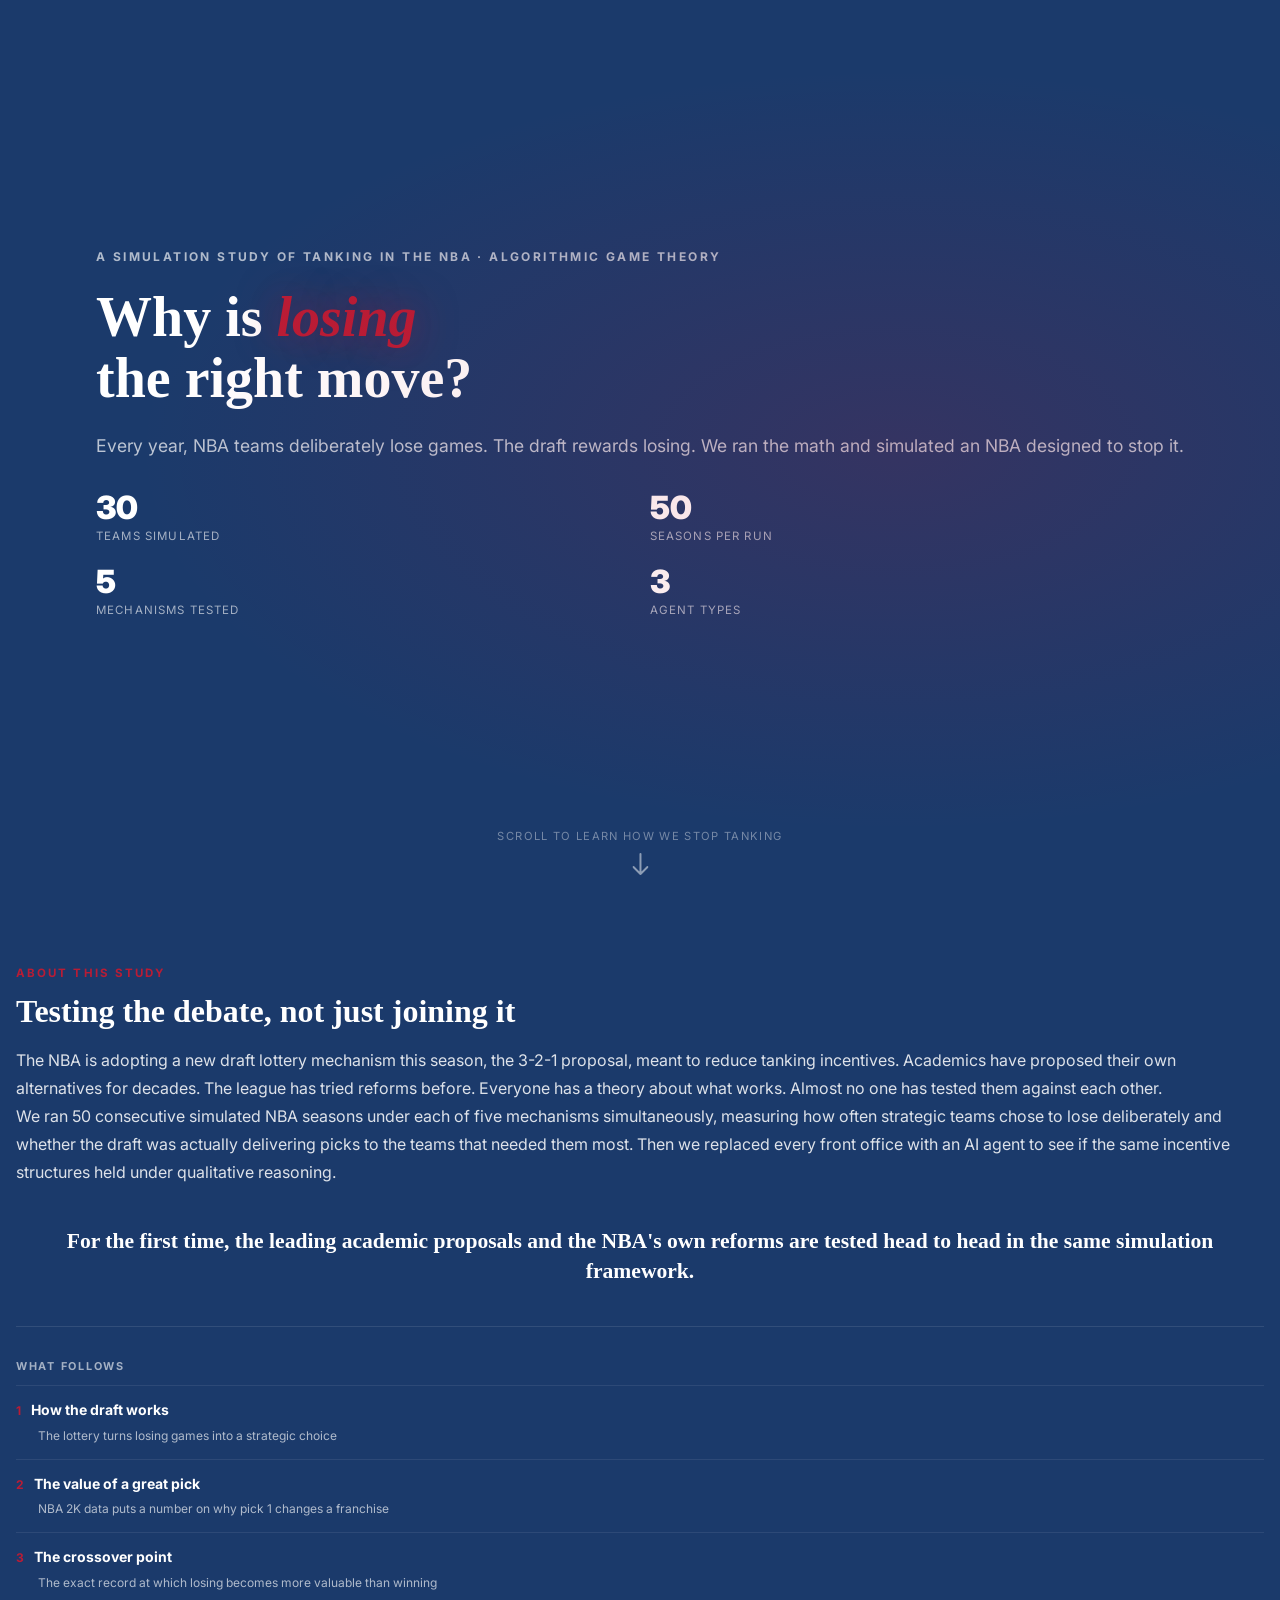
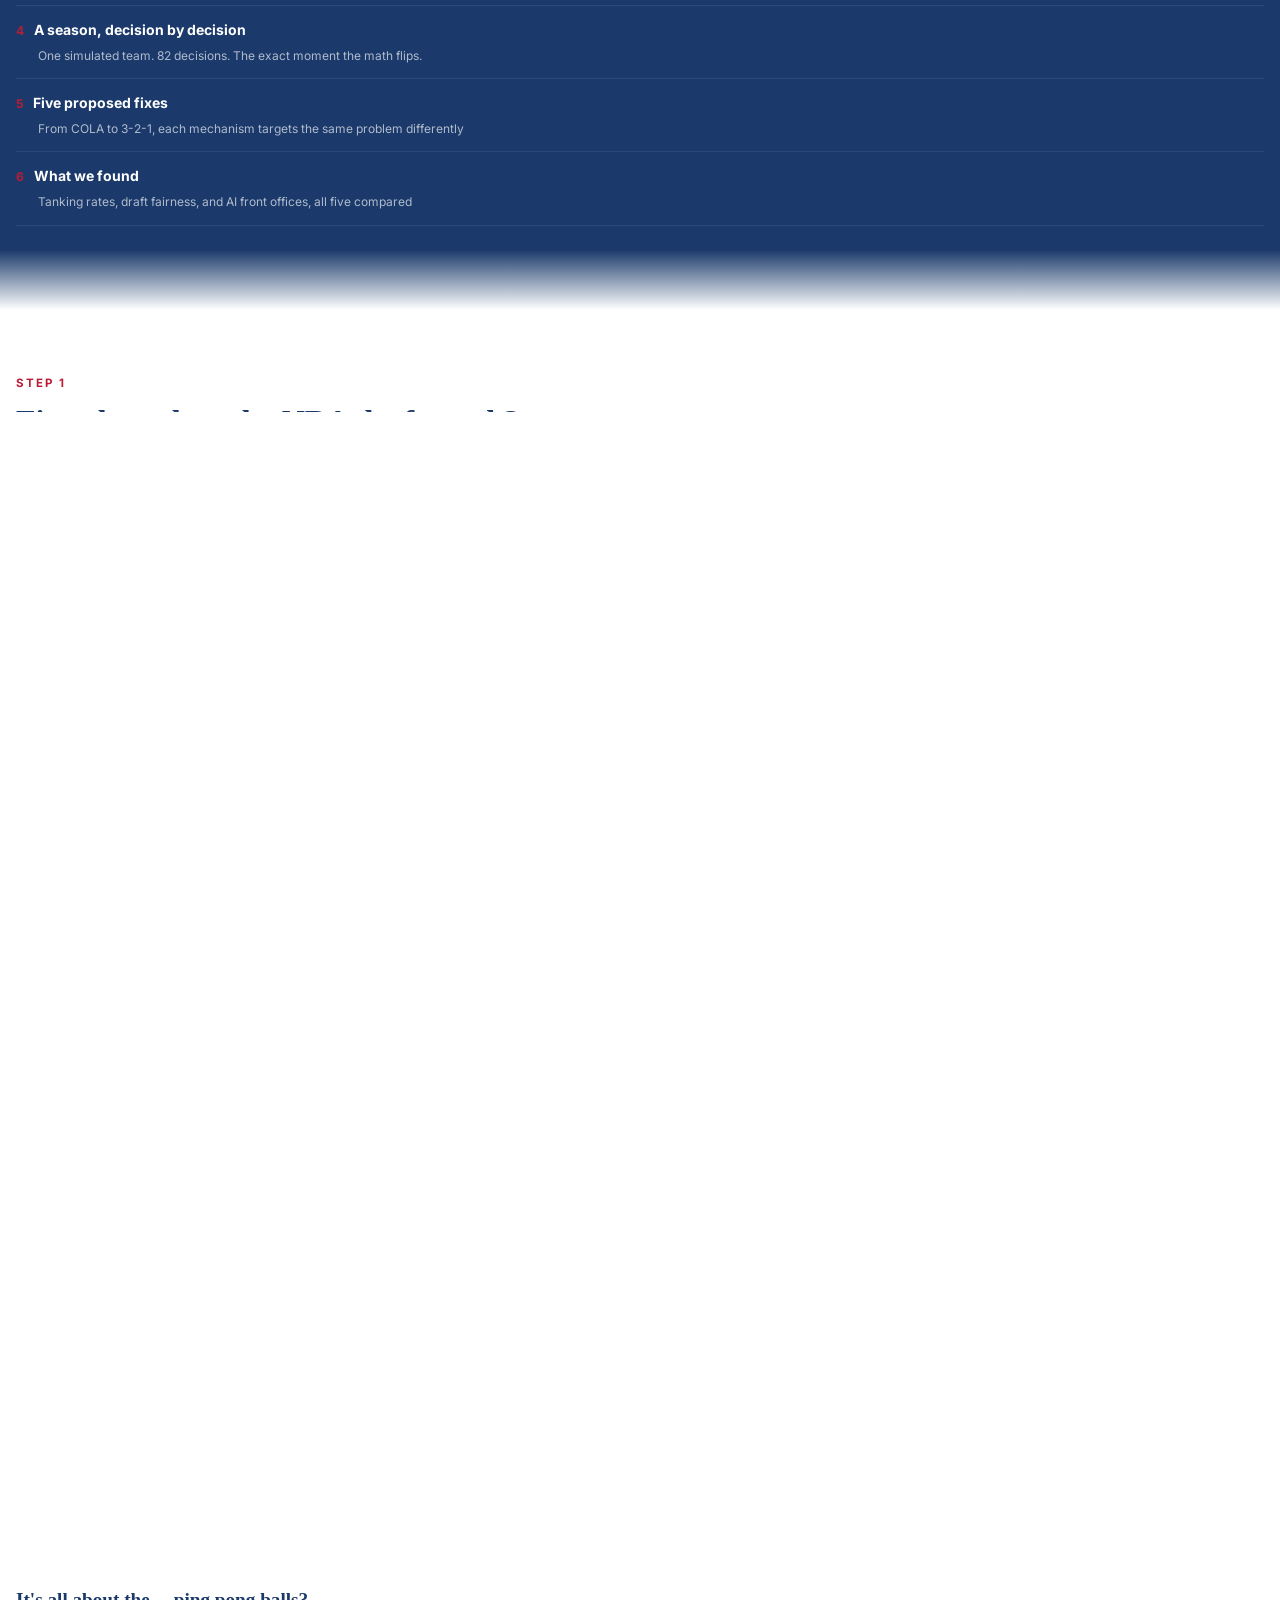
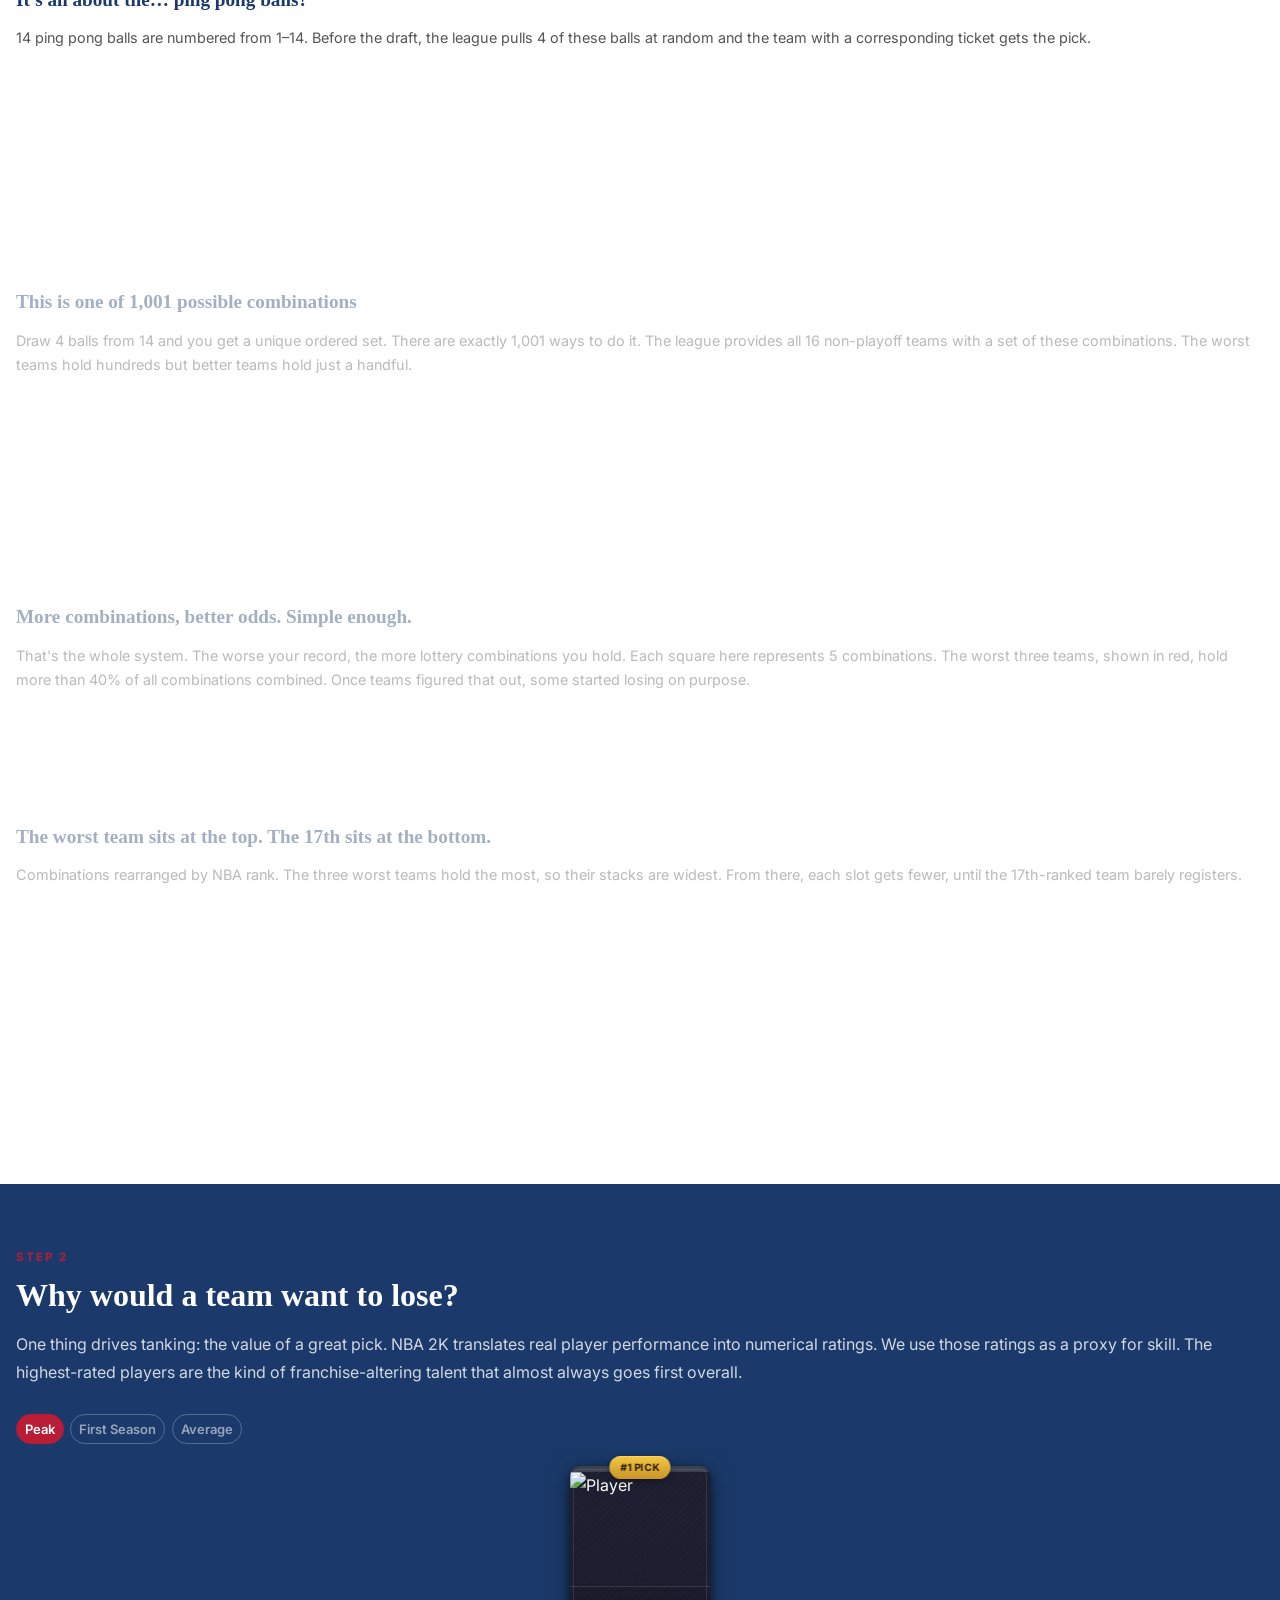
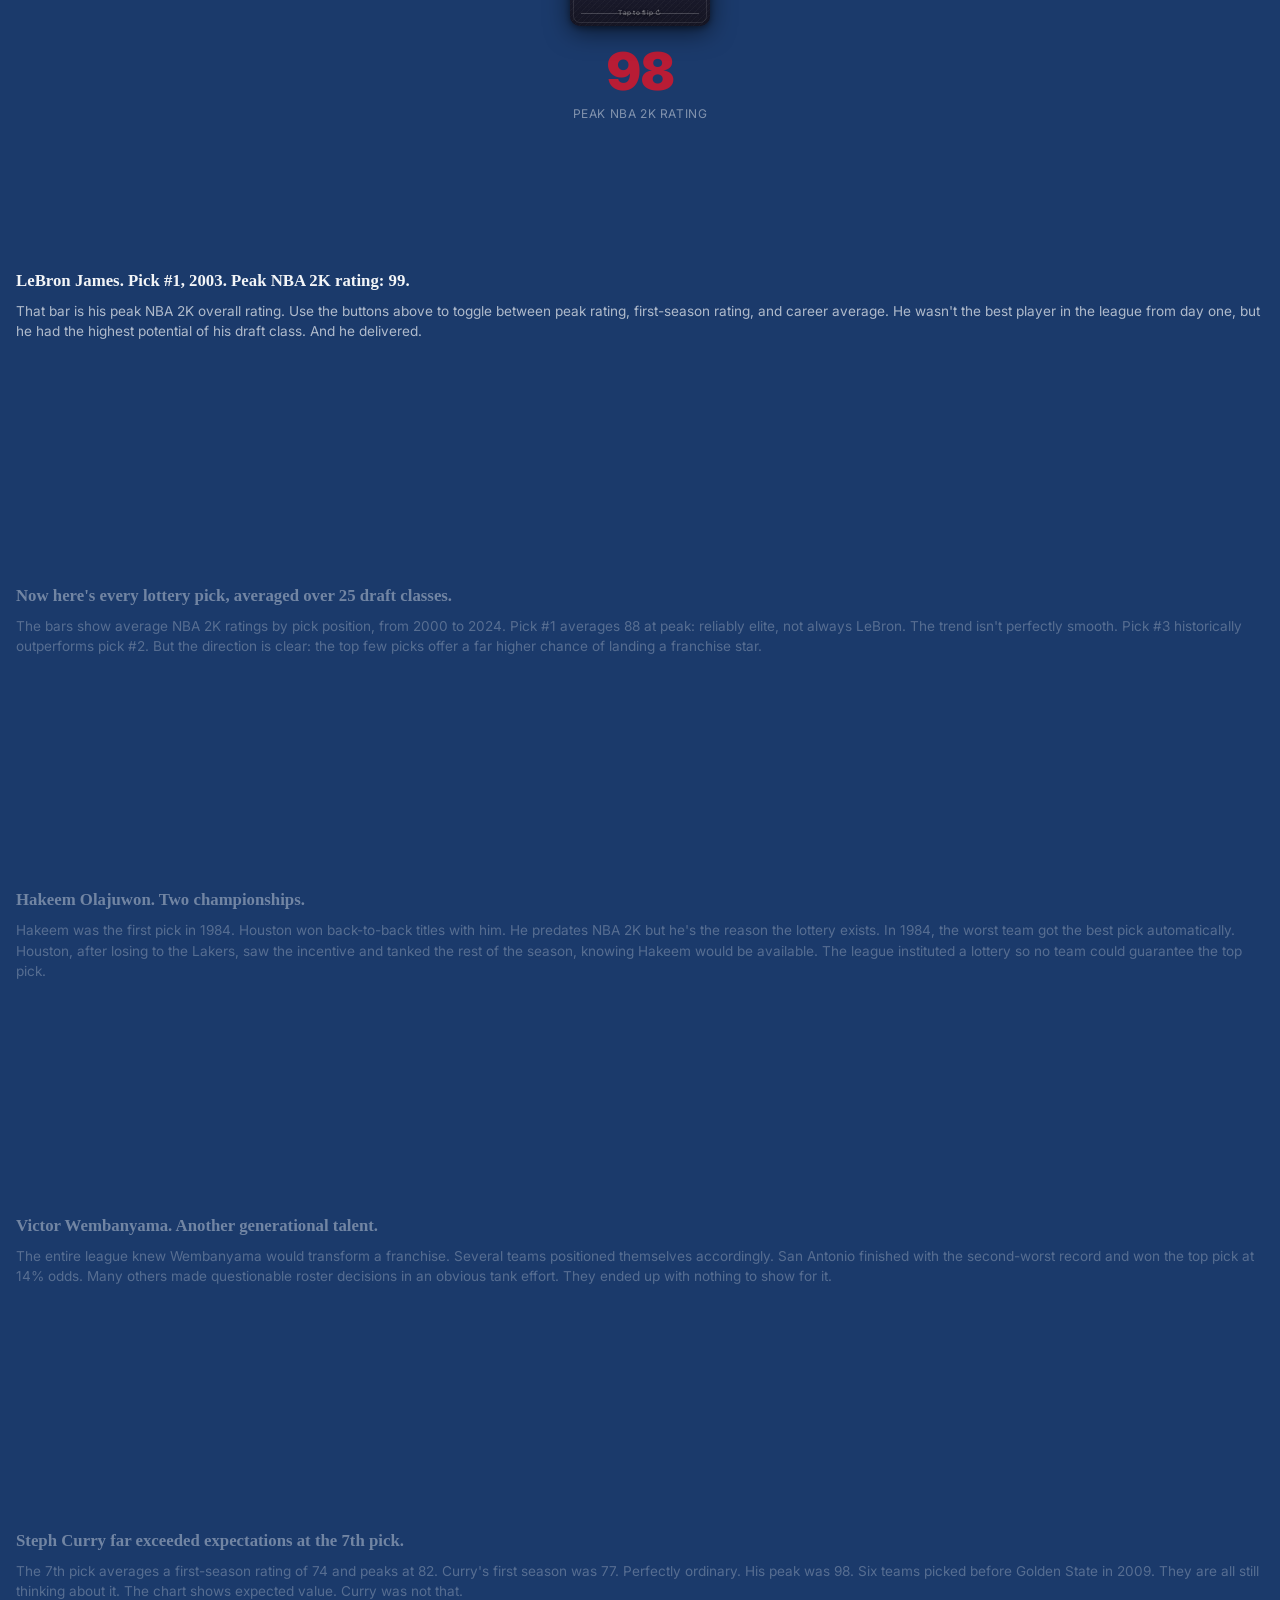
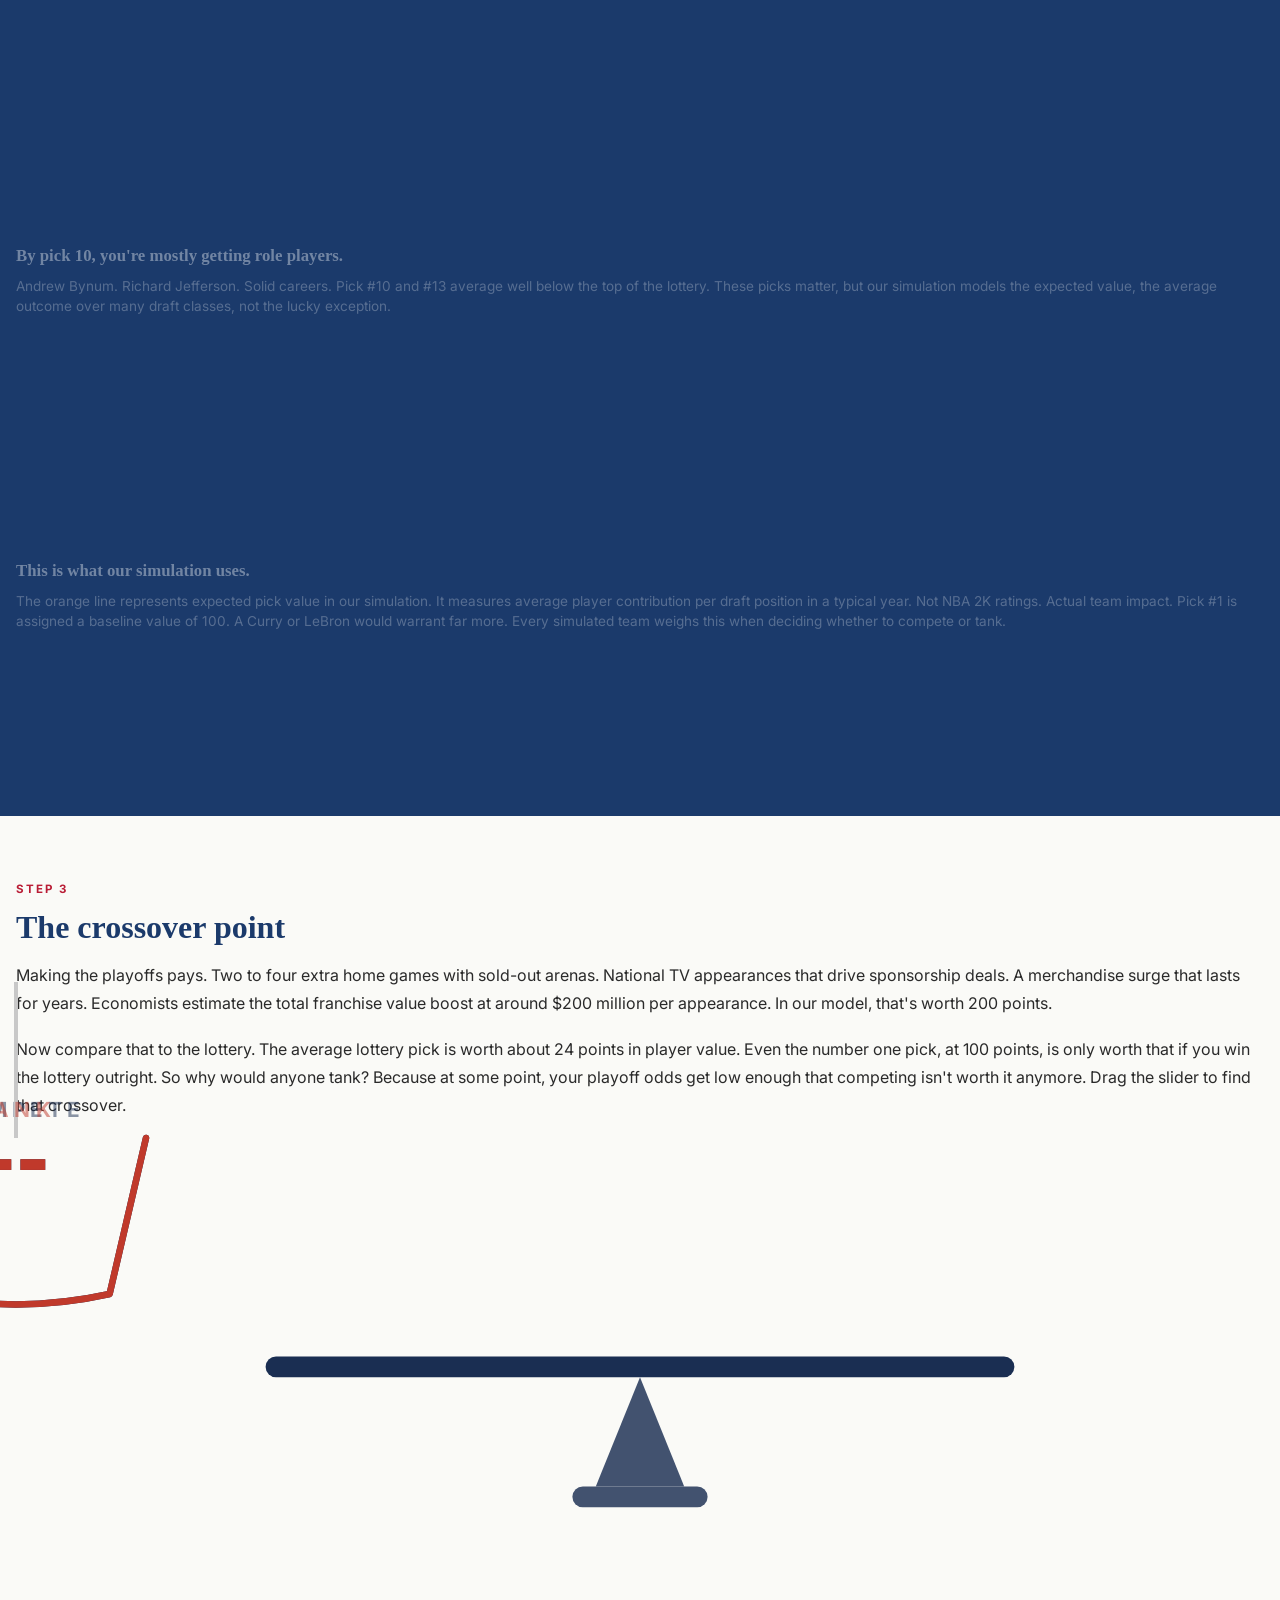
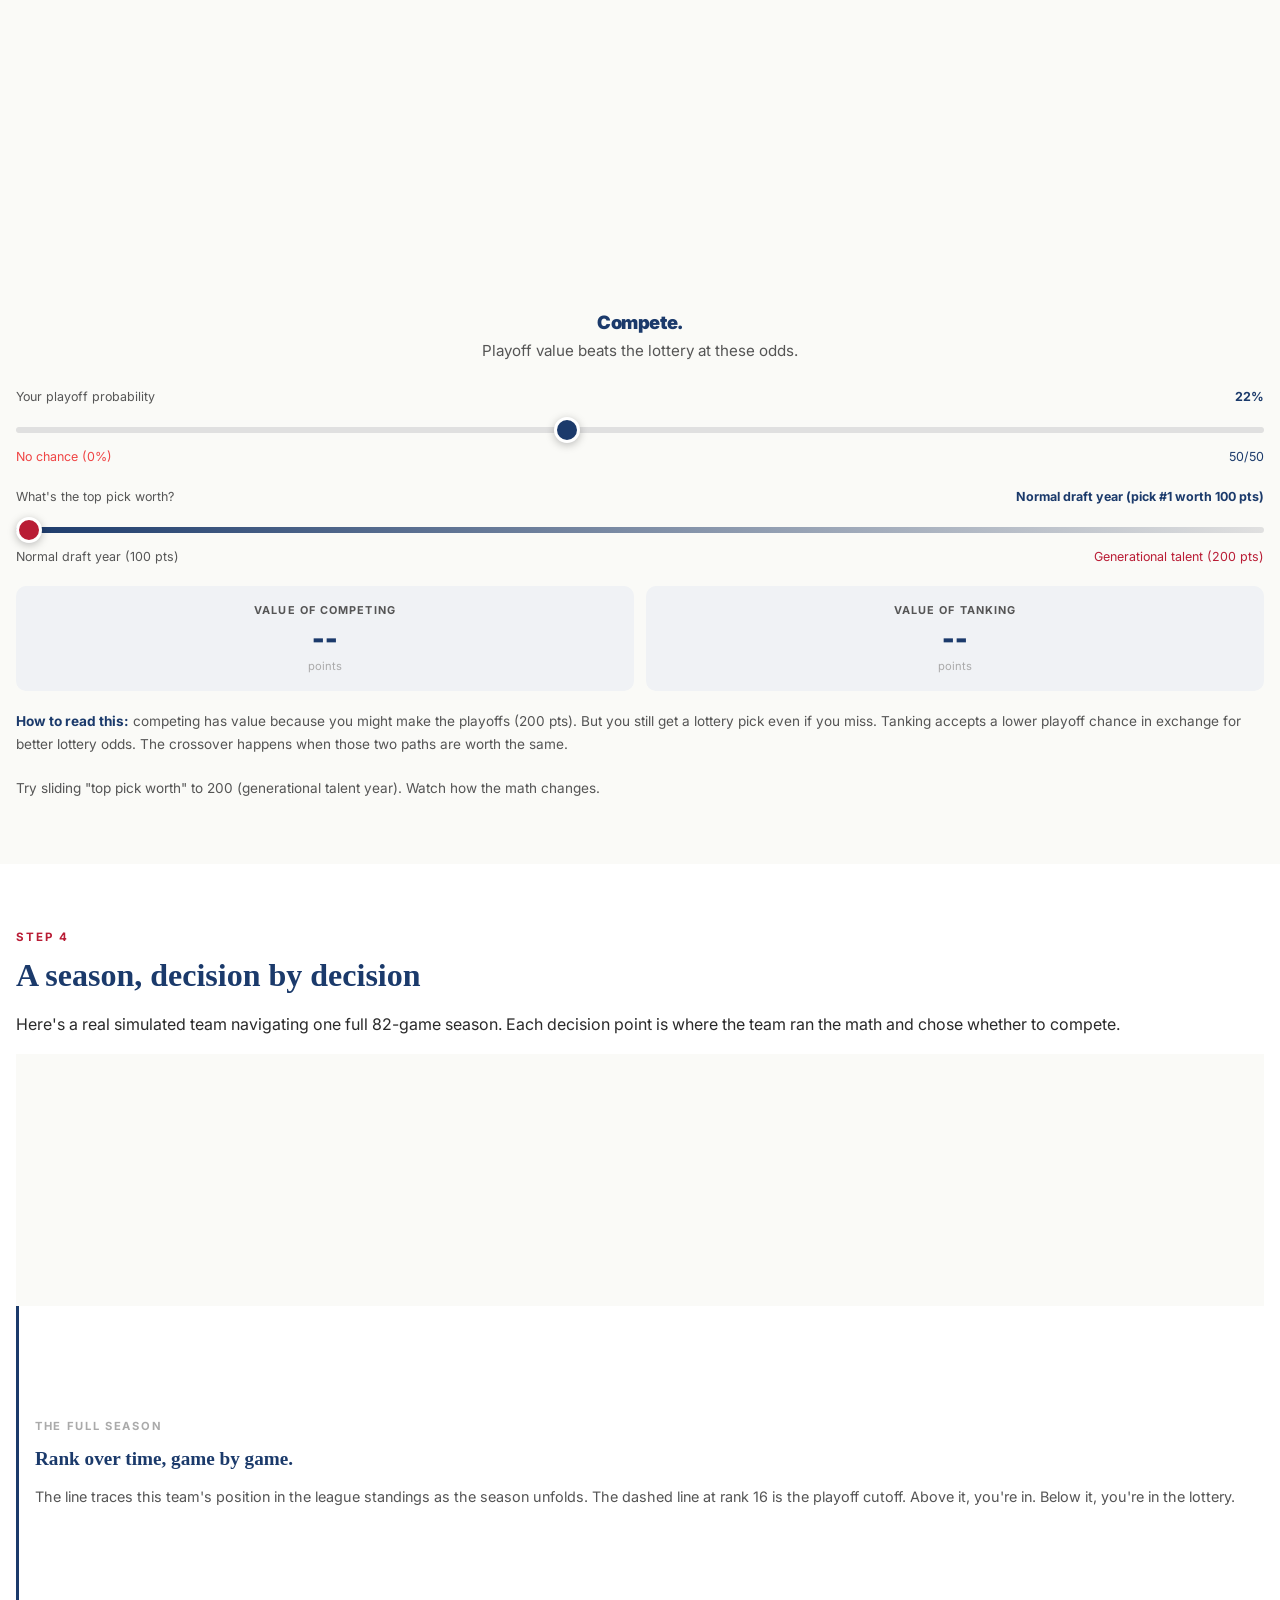
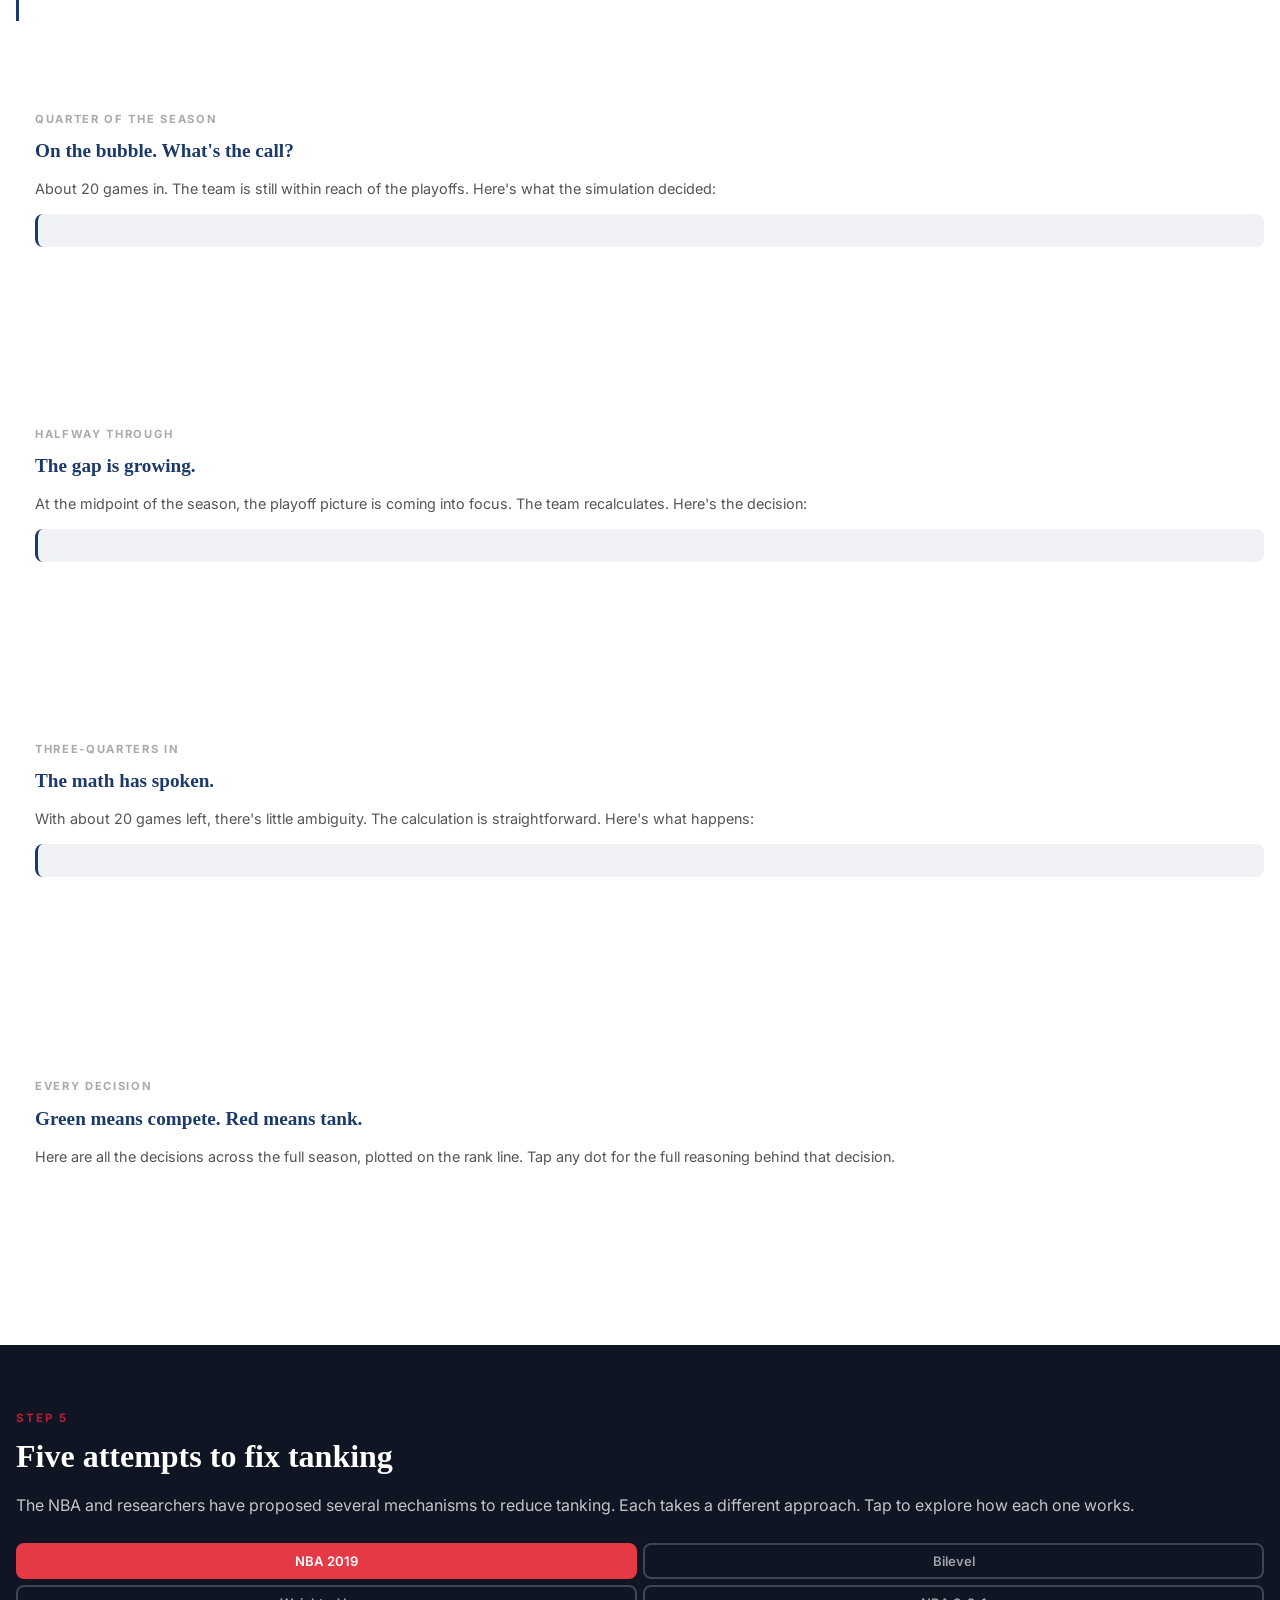
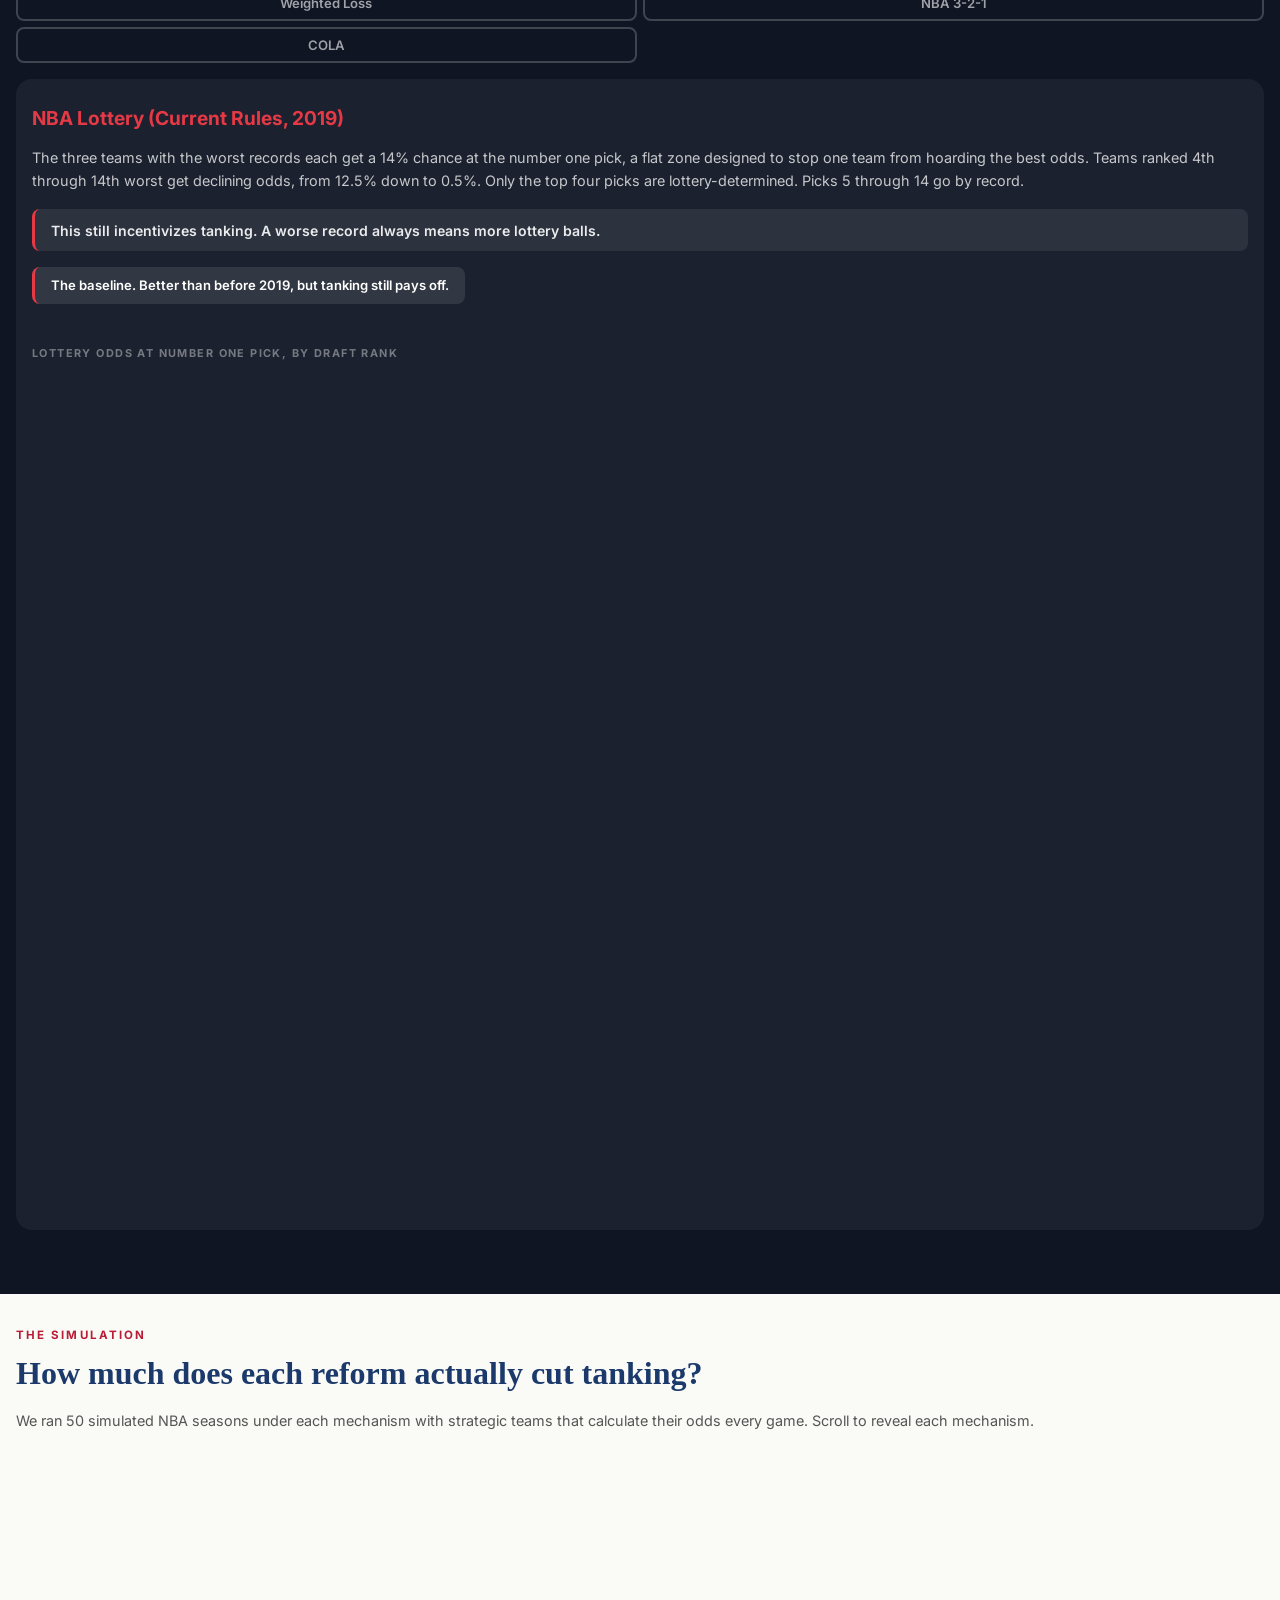
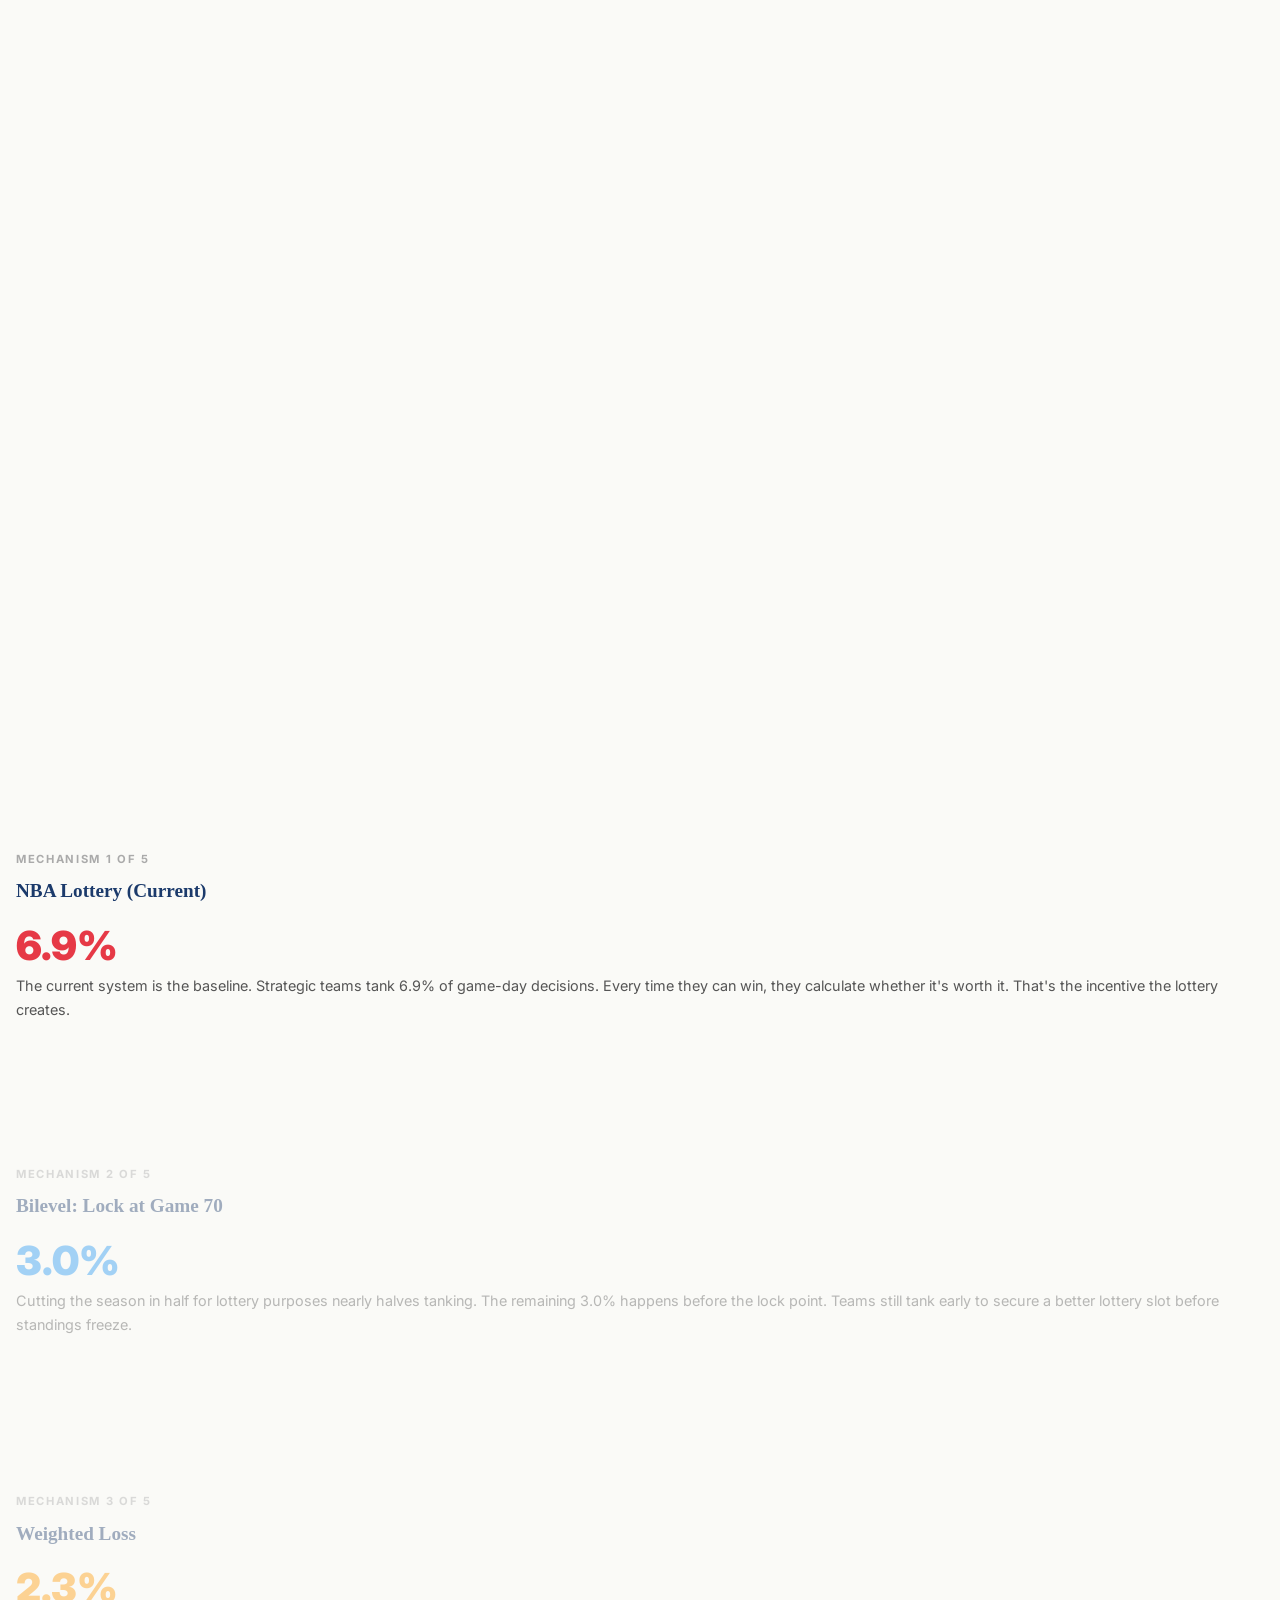
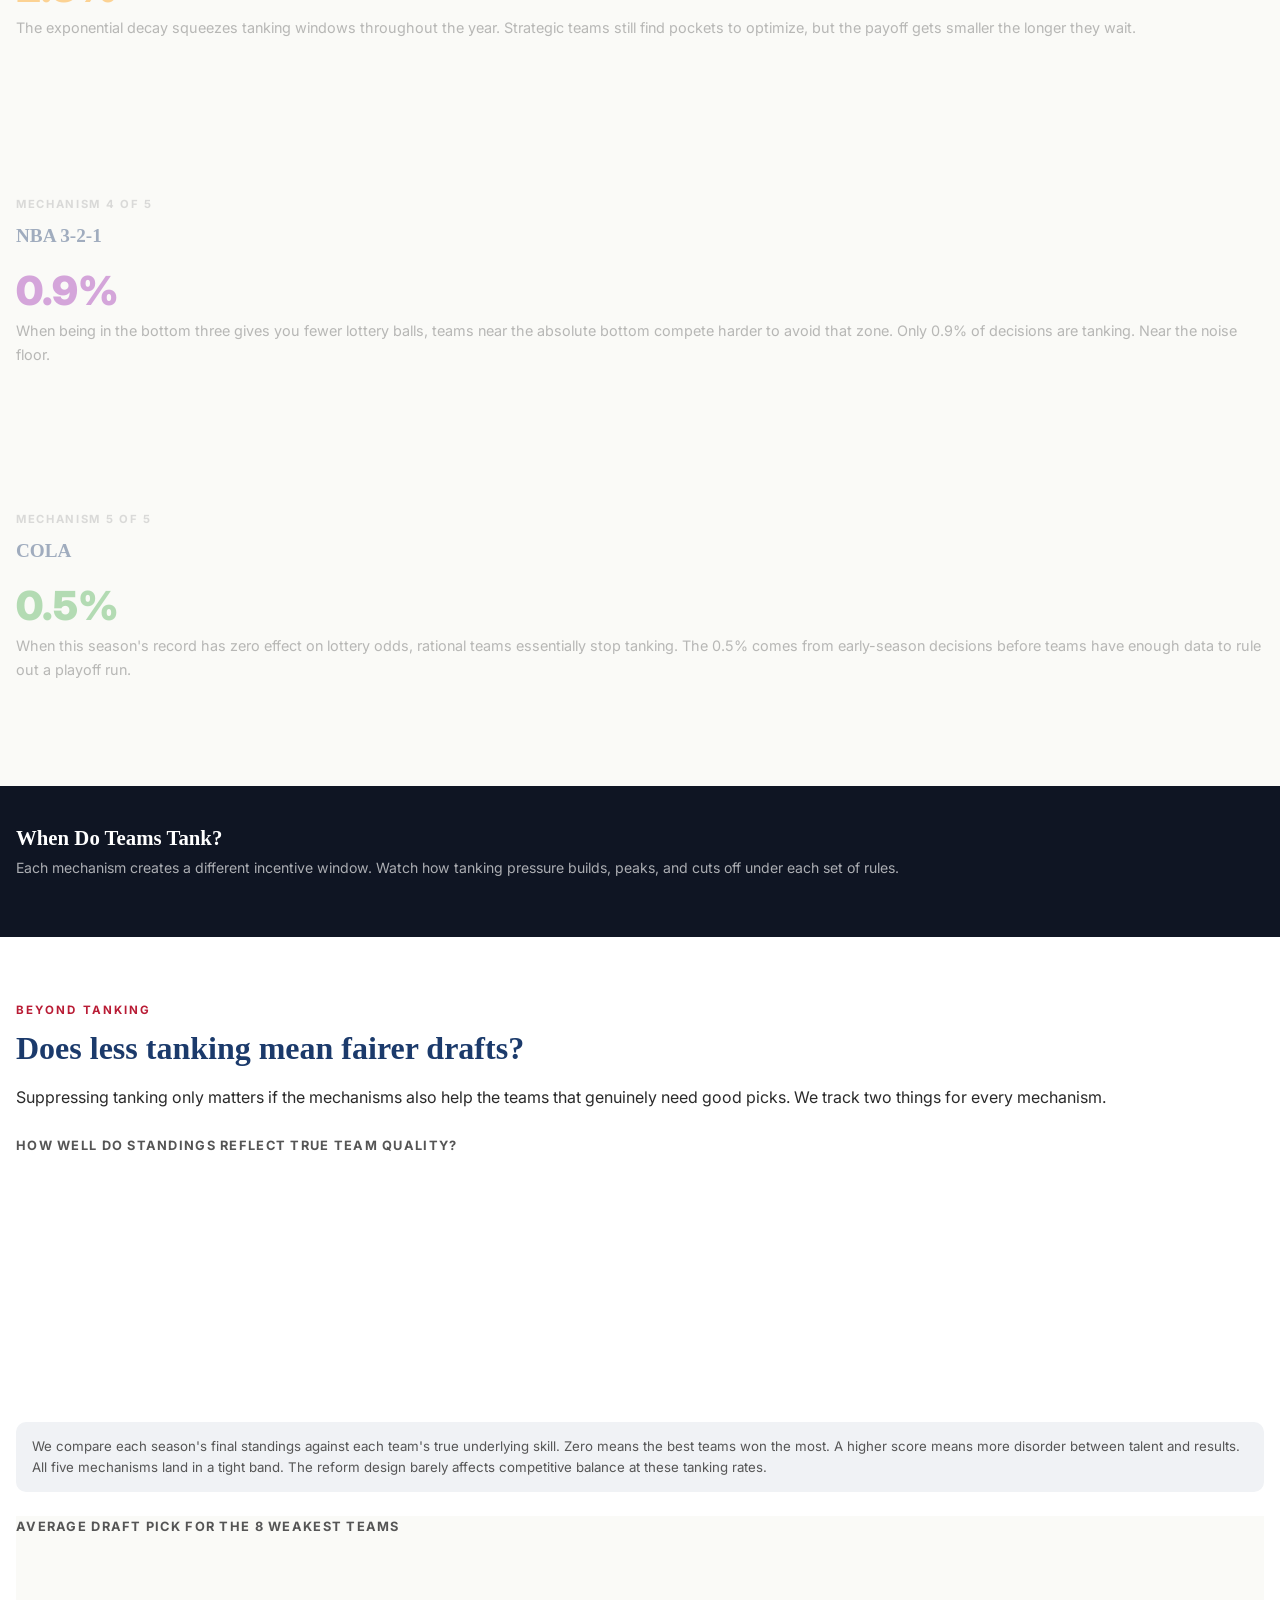
==== commit 05766e9a: "Added essay" ====
--- a/essay/mobile/index.html
+++ b/essay/mobile/index.html
@@ -2,7 +2,7 @@
 <html lang="en">
 <head>
   <meta charset="UTF-8">
-  <meta name="viewport" content="width=device-width, initial-scale=1.0">
+  <meta name="viewport" content="width=device-width, initial-scale=1.0, viewport-fit=cover">
   <title>Losing on Purpose: The Economics of NBA Tanking</title>
   <link rel="preconnect" href="https://fonts.googleapis.com">
   <link rel="preconnect" href="https://fonts.gstatic.com" crossorigin>
@@ -16,14 +16,12 @@
      ══════════════════════════════════════════════════════════════ -->
 <section id="hook">
   <div class="container">
-    <div class="hook-eyebrow">A simulation study · Algorithmic Game Theory</div>
+    <div class="hook-eyebrow">A simulation study of tanking in the NBA · Algorithmic Game Theory</div>
     <h1 class="hook-headline">
-      What if <em>losing</em> was<br>the right move?
+      Why is <em>losing</em> <br>the right move?
     </h1>
     <p class="hook-sub">
-      Every year, NBA teams deliberately play worse than they can.
-      It's not incompetence. It's strategy. Here's the math behind the madness,
-      and five proposals to fix it.
+      Every year, NBA teams deliberately lose games. The draft rewards losing. We ran the math and simulated an NBA designed to stop it.
     </p>
     <div class="hook-stats">
       <div class="hook-stat">
@@ -45,11 +43,77 @@
     </div>
   </div>
   <div class="scroll-cue">
-    <span>Scroll</span>
+    <span>Scroll to learn how we stop tanking</span>
     <svg width="16" height="24" viewBox="0 0 16 24" fill="none">
       <path d="M8 2v20M1 15l7 7 7-7" stroke="white" stroke-width="2" stroke-linecap="round" stroke-linejoin="round"/>
     </svg>
   </div>
+</section>
+
+<!-- ══════════════════════════════════════════════════════════════
+     SECTION 0: INTRODUCTION
+     ══════════════════════════════════════════════════════════════ -->
+<section id="intro">
+  <div class="container">
+    <div class="section-label">About this study</div>
+    <h2 class="section-headline">Testing the debate, not just joining it</h2>
+    <p class="prose">
+      The NBA is adopting a new draft lottery mechanism this season, the 3-2-1 proposal, meant to reduce tanking incentives. Academics have proposed their own alternatives for decades. The league has tried reforms before. Everyone has a theory about what works. Almost no one has tested them against each other.
+    </p>
+    <p class="prose">
+      We ran 50 consecutive simulated NBA seasons under each of five mechanisms simultaneously, measuring how often strategic teams chose to lose deliberately and whether the draft was actually delivering picks to the teams that needed them most. Then we replaced every front office with an AI agent to see if the same incentive structures held under qualitative reasoning.
+    </p>
+    <div class="intro-pull-quote" id="intro-pull-quote">
+      For the first time, the leading academic proposals and the NBA's own reforms are tested head to head in the same simulation framework.
+    </div>
+    <hr class="intro-rule">
+    <div class="intro-what-follows">What follows</div>
+    <div class="intro-steps">
+      <a class="intro-step-row" href="#draft-explainer">
+        <span class="intro-step-left">
+          <span class="intro-step-num">1</span>
+          <span class="intro-step-name">How the draft works</span>
+        </span>
+        <span class="intro-step-desc">The lottery turns losing games into a strategic choice</span>
+      </a>
+      <a class="intro-step-row" href="#the-prize">
+        <span class="intro-step-left">
+          <span class="intro-step-num">2</span>
+          <span class="intro-step-name">The value of a great pick</span>
+        </span>
+        <span class="intro-step-desc">NBA 2K data puts a number on why pick 1 changes a franchise</span>
+      </a>
+      <a class="intro-step-row" href="#balance">
+        <span class="intro-step-left">
+          <span class="intro-step-num">3</span>
+          <span class="intro-step-name">The crossover point</span>
+        </span>
+        <span class="intro-step-desc">The exact record at which losing becomes more valuable than winning</span>
+      </a>
+      <a class="intro-step-row" href="#trajectory">
+        <span class="intro-step-left">
+          <span class="intro-step-num">4</span>
+          <span class="intro-step-name">A season, decision by decision</span>
+        </span>
+        <span class="intro-step-desc">One simulated team. 82 decisions. The exact moment the math flips.</span>
+      </a>
+      <a class="intro-step-row" href="#reforms">
+        <span class="intro-step-left">
+          <span class="intro-step-num">5</span>
+          <span class="intro-step-name">Five proposed fixes</span>
+        </span>
+        <span class="intro-step-desc">From COLA to 3-2-1, each mechanism targets the same problem differently</span>
+      </a>
+      <a class="intro-step-row" href="#results">
+        <span class="intro-step-left">
+          <span class="intro-step-num">6</span>
+          <span class="intro-step-name">What we found</span>
+        </span>
+        <span class="intro-step-desc">Tanking rates, draft fairness, and AI front offices, all five compared</span>
+      </a>
+    </div>
+  </div>
+  <div class="intro-gradient-out"></div>
 </section>
 
 <!-- ══════════════════════════════════════════════════════════════
@@ -62,7 +126,7 @@
   </div>
 
   <div class="sticky-container" style="max-width: var(--max-w); margin: 0 auto; padding: 0 var(--gutter);">
-    <div class="sticky-graphic">
+    <div class="sticky-graphic" style="background: white;">
       <div style="width:100%;">
         <div id="lottery-canvas"></div>
         <div class="lottery-legend" id="lottery-legend"></div>
@@ -71,57 +135,39 @@
 
     <div class="scroll-steps" id="lottery-steps">
       <div class="step is-active" data-lottery-step="0">
-        <div class="step-number">The system</div>
-        <div class="step-headline">1,001 lottery combinations</div>
-        <div class="step-body">
-          At the end of every season, the 14 teams that missed the playoffs
-          enter a weighted lottery. The NBA assigns each team a share of
-          1,001 combinations based on how bad their record was.
-          Worse record, more combinations, better shot at the top pick.
+        <div class="step-headline">It's all about the… ping pong balls?</div>
+        <div class="step-body">
+          14 ping pong balls are numbered from 1–14. Before the draft, the league
+          pulls 4 of these balls at random and the team with a corresponding ticket
+          gets the pick.
         </div>
       </div>
 
       <div class="step" data-lottery-step="1">
-        <div class="step-number">The best of the worst</div>
-        <div class="step-headline">5 combinations. 0.5% odds.</div>
-        <div class="step-body">
-          The 14th-ranked team, the one with the best record among teams
-          that missed the playoffs, gets just 5 of those 1,001 combinations.
-          That's a half-percent shot at the number one pick. Barely anything.
-          They're essentially playing for position, not the jackpot.
+        <div class="step-headline">This is one of 1,001 possible combinations</div>
+        <div class="step-body">
+          Draw 4 balls from 14 and you get a unique ordered set. There are exactly
+          1,001 ways to do it. The league provides all 16 non-playoff teams with a
+          set of these combinations. The worst teams hold hundreds but better teams
+          hold just a handful.
         </div>
       </div>
 
       <div class="step" data-lottery-step="2">
-        <div class="step-number">The flat zone</div>
-        <div class="step-headline">140 combinations each. Same odds for all three.</div>
-        <div class="step-body">
-          The three worst teams each receive 140 combinations, giving each
-          a 14% shot at the top pick. The 2019 reform deliberately flattened
-          the odds at the very bottom so no team could corner the market
-          on misery. Theoretically, that should make tanking less attractive.
-          In practice, 14% is still a lot to chase.
-        </div>
-      </div>
-
-      <div class="step" data-lottery-step="3">
-        <div class="step-number">The full picture</div>
-        <div class="step-headline">More balls, better odds. Simple enough.</div>
+        <div class="step-headline">More combinations, better odds. Simple enough.</div>
         <div class="step-body">
           That's the whole system. The worse your record, the more lottery
-          combinations you hold. And once teams figured that out, some of them
-          started optimizing for it, deliberately.
-          The question is: how much is a top pick actually worth?
-        </div>
-      </div>
-
-      <div class="step" data-lottery-step="4">
-        <div class="step-number">The breakdown</div>
-        <div class="step-headline">The worst team sits at the top. The 14th sits at the bottom.</div>
-        <div class="step-body">
-          Balls rearranged by rank. Rank 1 (worst record) has the most combinations
-          and the most balls — their stack is widest. Rank 14 barely registers.
-          The gradient is the incentive. That's what teams are optimizing for.
+          combinations you hold. Each square here represents 5 combinations.
+          The worst three teams, shown in red, hold more than 40% of all
+          combinations combined. Once teams figured that out, some started
+          losing on purpose.
+        </div>
+      </div>
+
+      <div class="step" data-lottery-step="3" style="justify-content: flex-start; padding-top: 1rem;">
+        <div class="step-headline">The worst team sits at the top. The 17th sits at the bottom.</div>
+        <div class="step-body">
+          Combinations rearranged by NBA rank. The three worst teams hold the most, so their stacks are widest. From there, each slot gets fewer, until the 17th-ranked team barely registers.
         </div>
       </div>
     </div>
@@ -136,51 +182,106 @@
     <div class="section-label">Step 2</div>
     <h2 class="section-headline">Why would a team want to lose?</h2>
     <p class="prose" style="color: rgba(255,255,255,0.8);">
-      The answer comes down to one thing: the value of a great pick.
-      Some players transform a franchise overnight, and they almost always go first.
+      One thing drives tanking: the value of a great pick. NBA 2K translates real player performance into numerical ratings. We use those ratings as a proxy for skill. The highest-rated players are the kind of franchise-altering talent that almost always goes first overall.
     </p>
   </div>
 
   <div class="sticky-container" style="max-width: var(--max-w); margin: 0 auto; padding: 0 var(--gutter);">
     <div class="sticky-graphic">
       <div style="width:100%;">
-        <!-- Trading cards (single or side-by-side) -->
-        <div id="card-area">
-          <div class="trading-card" id="trading-card">
-            <div class="card-badge">#1 PICK</div>
-            <div class="card-image-wrap">
-              <img id="card-img" src="" alt="Draft pick" style="display:none; width:100%; height:100%; object-fit:cover; border-radius:6px;">
-              <div class="card-placeholder" id="card-placeholder">?</div>
+        <div id="prize-chart-area">
+          <div class="chart-toggle" style="margin-bottom: 0.5rem;">
+            <button class="chart-toggle-btn active" data-metric="avg_peak">Peak</button>
+            <button class="chart-toggle-btn" data-metric="avg_first">First Season</button>
+            <button class="chart-toggle-btn" data-metric="avg_mean">Average</button>
+          </div>
+          <div id="prize-visual-slot">
+            <!-- Card + stat view: visible on steps 0, 2-5 -->
+            <div id="card-stat-view">
+              <div id="card-area">
+                <div class="pc-wrap" id="pc-wrap-1">
+                  <div class="pc-shell" id="player-card-1">
+                    <div class="pc-badge" id="pc-badge-1">#1 PICK</div>
+                    <div class="pc-face pc-front">
+                      <img class="pc-logo" src="" alt="" aria-hidden="true">
+                      <div class="pc-accent-bar"></div>
+                      <div class="pc-photo-zone">
+                        <div class="pc-spotlight"></div>
+                        <img class="pc-photo" id="pc-photo-1" src="" alt="Player">
+                        <div class="pc-photo-fade"></div>
+                      </div>
+                      <div class="pc-info-zone">
+                        <div class="pc-name" id="pc-name-1"></div>
+                        <div class="pc-rule"></div>
+                        <div class="pc-meta" id="pc-meta-1"></div>
+                      </div>
+                      <div class="pc-grain"></div>
+                      <div class="pc-inner-border"></div>
+                      <div class="pc-flip-hint">Tap to flip ↻</div>
+                    </div>
+                    <div class="pc-face pc-back" id="pc-back-1"></div>
+                  </div>
+                </div>
+                <div class="pc-wrap" id="pc-wrap-2" style="display:none">
+                  <div class="pc-shell" id="player-card-2">
+                    <div class="pc-badge" id="pc-badge-2">#10 PICK</div>
+                    <div class="pc-face pc-front">
+                      <img class="pc-logo" src="" alt="" aria-hidden="true">
+                      <div class="pc-accent-bar"></div>
+                      <div class="pc-photo-zone">
+                        <div class="pc-spotlight"></div>
+                        <img class="pc-photo" id="pc-photo-2" src="" alt="Player">
+                        <div class="pc-photo-fade"></div>
+                      </div>
+                      <div class="pc-info-zone">
+                        <div class="pc-name" id="pc-name-2"></div>
+                        <div class="pc-rule"></div>
+                        <div class="pc-meta" id="pc-meta-2"></div>
+                      </div>
+                      <div class="pc-grain"></div>
+                      <div class="pc-inner-border"></div>
+                      <div class="pc-flip-hint">Tap to flip ↻</div>
+                    </div>
+                    <div class="pc-face pc-back" id="pc-back-2"></div>
+                  </div>
+                </div>
+              </div>
+
+              <!-- Two-card stats: shown only on step 5 (Bynum + Jefferson) -->
+              <div id="two-card-stats" style="display:none">
+                <div class="tcs-col" id="tcs-col-1">
+                  <div class="tcs-rating" id="tcs-rating-1" style="color:#f5c842">82</div>
+                  <div class="tcs-metric" id="tcs-metric-1">peak 2K</div>
+                  <div class="tcs-career" id="tcs-career-1">11.5 PPG · 7.9 RPG</div>
+                </div>
+                <div class="tcs-col" id="tcs-col-2">
+                  <div class="tcs-rating" id="tcs-rating-2" style="color:#c0c0c0">80</div>
+                  <div class="tcs-metric" id="tcs-metric-2">peak 2K</div>
+                  <div class="tcs-career" id="tcs-career-2">13.0 PPG · 4.3 RPG</div>
+                </div>
+              </div>
+
+              <div id="mobile-stat-display">
+                <div class="mobile-stat-number">98</div>
+                <div class="mobile-stat-label">peak NBA 2K rating</div>
+                <div class="mobile-stat-compare"></div>
+              </div>
             </div>
-            <div class="card-player-name" id="card-player-name">???</div>
-          </div>
-          <div class="trading-card" id="trading-card-2" style="display:none;">
-            <div class="card-badge">#10 PICK</div>
-            <div class="card-image-wrap">
-              <img id="card-img-2" src="" alt="Draft pick" style="display:none; width:100%; height:100%; object-fit:cover; border-radius:6px;">
-              <div class="card-placeholder" id="card-placeholder-2">?</div>
-            </div>
-            <div class="card-player-name" id="card-player-name-2">???</div>
-          </div>
-        </div>
-        <div class="chart-toggle" style="margin-top: 1rem; margin-bottom: 0.5rem;">
-          <button class="chart-toggle-btn active" data-metric="avg_peak">Peak</button>
-          <button class="chart-toggle-btn" data-metric="avg_first">First Season</button>
-          <button class="chart-toggle-btn" data-metric="avg_mean">Average</button>
-        </div>
-        <div id="pick-value-chart"></div>
+            <!-- Chart view: visible on steps 1 and 6 -->
+            <div id="pick-value-chart"></div>
+          </div>
+        </div>
       </div>
     </div>
 
     <div class="scroll-steps" id="prize-steps">
       <div class="step is-active" data-prize-step="0">
         <div class="step-number">The data</div>
-        <div class="step-headline">LeBron James. Pick #1, 2003. Peak NBA 2K rating: 98.</div>
-        <div class="step-body">
-          That bar is his peak overall rating in NBA 2K — the game's measure of
-          a player's best season. Use the buttons above to toggle between
-          peak rating, first-season rating, and career average.
-          This is the floor to beat for every team chasing a top pick.
+        <div class="step-headline">LeBron James. Pick #1, 2003. Peak NBA 2K rating: 99.</div>
+        <div class="step-body">
+          That bar is his peak NBA 2K overall rating. Use the buttons above to toggle between peak rating, 
+          first-season rating, and career average. He wasn't the best player in the league from day one, 
+          but he had the highest potential of his draft class. And he delivered.
         </div>
       </div>
 
@@ -188,43 +289,37 @@
         <div class="step-number">The full picture</div>
         <div class="step-headline">Now here's every lottery pick, averaged over 25 draft classes.</div>
         <div class="step-body">
-          The bars show average NBA 2K ratings by pick position from 2000 to 2024.
-          Pick #1 comes in around 88 at peak — reliably elite, but not always LeBron.
-          The drop-off is steep. By pick 7, you're already guessing.
+          The bars show average NBA 2K ratings by pick position, from 2000 to 2024. Pick #1 averages 88 at peak: reliably elite, not always LeBron. The trend isn't perfectly smooth. Pick #3 historically outperforms pick #2. But the direction is clear: the top few picks offer a far higher chance of landing a franchise star.
         </div>
       </div>
 
       <div class="step" data-prize-step="2">
-        <div class="step-number">1984</div>
+        <div class="step-number">The introduction of the lottery</div>
         <div class="step-headline">Hakeem Olajuwon. Two championships.</div>
         <div class="step-body">
           Hakeem was the first pick in 1984. Houston won back-to-back titles with him.
-          He predates this data — but he's why the phrase "franchise cornerstone" exists.
-          The number one pick does not always produce a Hakeem, but when it does,
-          it rewrites a team's history.
+          He predates NBA 2K but he's the reason the lottery exists.
+          In 1984, the worst team got the best pick automatically. Houston, after losing to the Lakers, saw the incentive and tanked the rest of the season, knowing Hakeem would be available. The league instituted a lottery so no team could guarantee the top pick.
         </div>
       </div>
 
       <div class="step" data-prize-step="3">
-        <div class="step-number">2023</div>
-        <div class="step-headline">Victor Wembanyama. Some debates resolve themselves.</div>
-        <div class="step-body">
-          Some generational talents are obvious before they play a single NBA minute.
-          San Antonio already had the pick. The rest of the league noticed.
-          When pick #1 is this clear, the incentive to tank for that slot
-          becomes the strongest it can possibly be.
+        <div class="step-number">The lottery at work</div>
+        <div class="step-headline">Victor Wembanyama. Another generational talent.</div>
+        <div class="step-body">
+          The entire league knew Wembanyama would transform a franchise. Several teams positioned themselves accordingly. San Antonio finished with the second-worst record and won the top pick at 14% odds. Many others made questionable roster decisions in an obvious tank effort. They ended up with nothing to show for it.
         </div>
       </div>
 
       <div class="step" data-prize-step="4">
-        <div class="step-number">Outliers</div>
-        <div class="step-headline">Steph Curry was picked 7th. Peak rating: 98.</div>
-        <div class="step-body">
-          The green bar is pick #7. That's where Curry landed in 2009.
-          His first-season rating was 77 — mid-lottery standard.
-          His peak hit 98, one of the highest ever.
-          Every team that passed on him is still thinking about it.
-          The chart shows averages. Averages can't see Curry coming.
+        <div class="step-number">Outliers exist</div>
+        <div class="step-headline">Steph Curry far exceeded expectations at the 7th pick.</div>
+        <div class="step-body">
+          The 7th pick averages a first-season rating of 74 and peaks at 82. 
+          Curry's first season was 77. Perfectly ordinary. His peak was 98. 
+          Six teams picked before Golden State in 2009. They are all still 
+          thinking about it. The chart shows expected value. Curry was not 
+          that.
         </div>
       </div>
 
@@ -234,7 +329,7 @@
         <div class="step-body">
           Andrew Bynum. Richard Jefferson. Solid careers.
           Pick #10 and #13 average well below the top of the lottery.
-          These picks matter — but our simulation models the expected value,
+          These picks matter, but our simulation models the expected value,
           the average outcome over many draft classes, not the lucky exception.
         </div>
       </div>
@@ -243,11 +338,7 @@
         <div class="step-number">Our model</div>
         <div class="step-headline">This is what our simulation uses.</div>
         <div class="step-body">
-          The orange dotted line is the expected pick value in our simulation.
-          It represents the average contribution per pick position in a typical
-          draft year — no LeBrons, no Currys, just the mean.
-          This is what every simulated team is calculating when it decides
-          whether to compete or tank.
+          The orange line represents expected pick value in our simulation. It measures average player contribution per draft position in a typical year. Not NBA 2K ratings. Actual team impact. Pick #1 is assigned a baseline value of 100. A Curry or LeBron would warrant far more. Every simulated team weighs this when deciding whether to compete or tank.
         </div>
       </div>
     </div>
@@ -264,12 +355,10 @@
 
     <div class="prose" style="margin-bottom: 1.2rem;">
       <p>
-        Making the playoffs does more than just advance a team in the standings.
-        It means two to four extra home games with sold-out arenas,
-        national TV appearances that drive sponsorship deals,
-        and a merchandise surge that can last for years.
-        Economists estimate the total franchise value boost at around
-        $200 million per playoff appearance. In our model, that's worth 200 points.
+        Making the playoffs pays. Two to four extra home games with sold-out arenas.
+        National TV appearances that drive sponsorship deals.
+        A merchandise surge that lasts for years.
+        Economists estimate the total franchise value boost at around $200 million per appearance. In our model, that's worth 200 points.
       </p>
       <p>
         Now compare that to the lottery. The average lottery pick is worth about
@@ -282,28 +371,59 @@
     </div>
 
     <div class="balance-wrap">
+      <!-- Scale visual first on mobile -->
       <div>
-        <svg id="scale-svg" viewBox="0 0 440 340" fill="none">
-          <defs>
-            <filter id="shadow">
-              <feDropShadow dx="0" dy="3" stdDeviation="4" flood-opacity="0.15"/>
-            </filter>
-            <filter id="glow">
-              <feGaussianBlur stdDeviation="4" result="coloredBlur"/>
-              <feMerge>
-                <feMergeNode in="coloredBlur"/>
-                <feMergeNode in="SourceGraphic"/>
-              </feMerge>
-            </filter>
-          </defs>
+        <svg id="balance-svg" viewBox="0 0 480 290" fill="none" style="width:100%;overflow:visible;display:block;">
+          <g transform="translate(240,88)" fill="#1a2e52" opacity="0.82">
+            <polygon points="0,4 -17,46 17,46"/>
+            <rect x="-26" y="46" width="52" height="8" rx="4"/>
+          </g>
+          <g transform="translate(240,88)">
+            <g id="scale-beam-rot">
+              <line x1="-140" y1="0" x2="140" y2="0" stroke="#1a2e52" stroke-width="8" stroke-linecap="round"/>
+            </g>
+          </g>
+          <g id="scale-left-asm">
+            <line x1="0" y1="0" x2="0" y2="-60" stroke="#c8c8c8" stroke-width="1.5"/>
+            <path id="left-liquid" fill="#1a2e52" opacity="0.72"/>
+            <path d="M -50,0 L -36,60 Q 0,68 36,60 L 50,0"
+                  stroke="#1a2e52" stroke-width="2.5" fill="none"
+                  stroke-linecap="round" stroke-linejoin="round"/>
+            <text id="left-num" x="0" y="18" text-anchor="middle"
+                  font-size="28" font-weight="900" fill="#1a2e52"
+                  font-family="system-ui,-apple-system,sans-serif">--</text>
+            <text x="0" y="-8" text-anchor="middle" font-size="8" font-weight="700"
+                  letter-spacing="2" fill="#1a2e52" opacity="0.5"
+                  font-family="system-ui,-apple-system,sans-serif">COMPETE</text>
+          </g>
+          <g id="scale-right-asm">
+            <line x1="0" y1="0" x2="0" y2="-60" stroke="#c8c8c8" stroke-width="1.5"/>
+            <path id="right-liquid" fill="#c0392b" opacity="0.72"/>
+            <path d="M -50,0 L -36,60 Q 0,68 36,60 L 50,0"
+                  stroke="#c0392b" stroke-width="2.5" fill="none"
+                  stroke-linecap="round" stroke-linejoin="round"/>
+            <text id="right-num" x="0" y="18" text-anchor="middle"
+                  font-size="28" font-weight="900" fill="#c0392b"
+                  font-family="system-ui,-apple-system,sans-serif">--</text>
+            <text x="0" y="-8" text-anchor="middle" font-size="8" font-weight="700"
+                  letter-spacing="2" fill="#c0392b" opacity="0.5"
+                  font-family="system-ui,-apple-system,sans-serif">TANK</text>
+          </g>
         </svg>
 
-        <div class="slider-wrap">
+        <div class="balance-verdict competing" id="balance-verdict">
+          <strong>Compete.</strong> Playoff value beats the lottery at these odds.
+        </div>
+      </div>
+
+      <!-- Controls below on mobile -->
+      <div style="margin-top: 1.5rem;">
+        <div class="slider-wrap" style="margin-top: 0;">
           <div class="slider-label">
             <span>Your playoff probability</span>
-            <span id="prob-display" style="font-weight:700; color: var(--navy);">30%</span>
-          </div>
-          <input type="range" id="prob-slider" min="0" max="50" value="30" step="1">
+            <span id="prob-display" style="font-weight:700; color: var(--navy);">22%</span>
+          </div>
+          <input type="range" id="prob-slider" min="0" max="50" value="22" step="1">
           <div class="slider-label" style="margin-top: 0.3rem;">
             <span style="color: #ef4444;">No chance (0%)</span>
             <span style="color: var(--navy);">50/50</span>
@@ -321,9 +441,7 @@
             <span style="color: var(--red);">Generational talent (200 pts)</span>
           </div>
         </div>
-      </div>
-
-      <div style="margin-top: 1.5rem;">
+
         <div class="eu-display">
           <div class="eu-box" id="eu-compete-box">
             <div class="eu-box-label">Value of Competing</div>
@@ -335,10 +453,6 @@
             <div class="eu-box-value" id="eu-tank-val">--</div>
             <div style="font-size: 0.7rem; color: var(--lgray); margin-top: 0.3rem;">points</div>
           </div>
-        </div>
-
-        <div class="tipping-banner competing" id="tipping-banner">
-          Compete. The playoff prize is still worth chasing at these odds.
         </div>
 
         <div style="margin-top: 1.2rem; font-size: 0.85rem; color: var(--gray); line-height: 1.65;">
@@ -364,8 +478,7 @@
     <h2 class="section-headline">A season, decision by decision</h2>
     <p class="prose">
       Here's a real simulated team navigating one full 82-game season.
-      Each decision point is a moment where the team calculated its odds
-      and chose how hard to try.
+      Each decision point is where the team ran the math and chose whether to compete.
     </p>
   </div>
 
@@ -447,14 +560,14 @@
       <button class="reform-tab" data-reform="bilevel" style="--tab-color: #2196F3;">
         Bilevel
       </button>
-      <button class="reform-tab" data-reform="cola" style="--tab-color: #4CAF50;">
-        COLA
-      </button>
       <button class="reform-tab" data-reform="wl" style="--tab-color: #FF9800;">
         Weighted Loss
       </button>
       <button class="reform-tab" data-reform="321" style="--tab-color: #9C27B0;">
         NBA 3-2-1
+      </button>
+      <button class="reform-tab" data-reform="cola" style="--tab-color: #4CAF50;">
+        COLA
       </button>
     </div>
 
@@ -497,21 +610,69 @@
         </div>
 
         <!-- COLA -->
-        <div class="reform-description" data-reform="cola" style="--tab-color:#4CAF50;">
-          <div class="reform-title" style="color: #4CAF50;">COLA: Carry-Over Lottery Allocation</div>
-          <div class="reform-body">
-            Every team that misses the playoffs earns exactly one ticket per season,
-            regardless of their record. Tickets accumulate across years and are
-            spent when a team wins a high pick. Draft order goes to whoever has the
-            most tickets. Since this season's wins and losses don't affect your
-            ticket count, there's no point in losing on purpose.
-          </div>
-          <div class="reform-why">
-            Why it nearly eliminates tanking: your record this year has zero effect
-            on your lottery position. There is nothing to optimize.
-          </div>
-          <div class="reform-key" style="border-color: #4CAF50;">
-            Near-complete incentive removal. The strongest theoretical guarantee.
+        <div class="reform-description cola-pudding" data-reform="cola" style="--tab-color:#4CAF50;">
+          <div class="reform-title" style="color:#4CAF50; margin-bottom:0.35rem;">COLA: Carry-Over Lottery Allocation</div>
+          <p class="cola-p-lead">Every non-playoff team earns <strong>3 tickets</strong> per missed season. Record does not matter. Follow one team, two universes, three seasons.</p>
+
+          <div class="cola-p-dots" id="cola-p-dots">
+            <button class="cola-p-dot active" onclick="colaPudGo(0)"></button>
+            <button class="cola-p-dot" onclick="colaPudGo(1)"></button>
+            <button class="cola-p-dot" onclick="colaPudGo(2)"></button>
+            <button class="cola-p-dot" onclick="colaPudGo(3)"></button>
+          </div>
+
+          <div class="cola-p-step" id="cola-p-step">
+            <h3 class="cola-p-headline" id="cola-p-headline"></h3>
+            <p class="cola-p-prose" id="cola-p-prose"></p>
+          </div>
+
+          <div class="cola-p-chart">
+            <div class="cola-p-bar-row">
+              <div class="cola-p-bar-meta">
+                <span class="cola-p-bar-label" style="color:#c05c5c;">Tanks</span>
+                <span class="cola-p-bar-record" id="cola-rec-tank"></span>
+              </div>
+              <div class="cola-p-track">
+                <div class="cola-p-fill" id="cola-fill-tank" style="background:#c05c5c;width:0%">
+                  <span class="cola-p-count" id="cola-count-tank"></span>
+                </div>
+                <span class="cola-p-zero" id="cola-zero-tank" style="color:#c05c5c;">0</span>
+              </div>
+            </div>
+
+            <div class="cola-p-mid" id="cola-p-mid"></div>
+
+            <div class="cola-p-bar-row">
+              <div class="cola-p-bar-meta">
+                <span class="cola-p-bar-label" style="color:#4a7fa5;">Plays hard</span>
+                <span class="cola-p-bar-record" id="cola-rec-honest"></span>
+              </div>
+              <div class="cola-p-track">
+                <div class="cola-p-fill" id="cola-fill-honest" style="background:#4a7fa5;width:0%">
+                  <span class="cola-p-count" id="cola-count-honest"></span>
+                </div>
+                <span class="cola-p-zero" id="cola-zero-honest" style="color:#4a7fa5;">0</span>
+              </div>
+            </div>
+          </div>
+
+          <div class="cola-p-nav">
+            <button class="cola-p-nav-btn" id="cola-p-prev" onclick="colaPudStep(-1)" disabled>← Back</button>
+            <span class="cola-p-counter" id="cola-p-counter">1 of 4</span>
+            <button class="cola-p-nav-btn cola-p-nav-cta" id="cola-p-next" onclick="colaPudStep(1)">See how it works →</button>
+          </div>
+
+          <div class="cola-p-ref">
+            <p class="cola-p-ref-title">For reference — cost of winning a top pick</p>
+            <p class="cola-p-ref-sub">Landing a top pick resets your ticket count. The better the pick, the steeper the cost.</p>
+            <div class="cola-p-ref-rows">
+              <div class="cola-p-ref-row cola-p-ref-accent"><span>#1</span><span>Full reset</span><span>back to 0</span></div>
+              <div class="cola-p-ref-row"><span>#2</span><span>−75%</span><span>keep a quarter</span></div>
+              <div class="cola-p-ref-row"><span>#3</span><span>−50%</span><span>keep half</span></div>
+              <div class="cola-p-ref-row"><span>#4</span><span>−25%</span><span>keep three-quarters</span></div>
+              <div class="cola-p-ref-row cola-p-ref-dim"><span>#5–14</span><span>No cost</span><span>keep everything</span></div>
+            </div>
+            <p class="cola-p-ref-note">Fall to pick five and tanking bought you nothing anyway. Land the best player and you start over. You earned that pick the same way whether you won 20 games or 40.</p>
           </div>
         </div>
 
@@ -538,20 +699,17 @@
         <div class="reform-description" data-reform="321" style="--tab-color:#9C27B0;">
           <div class="reform-title" style="color: #9C27B0;">NBA 3-2-1 Proposal</div>
           <div class="reform-body">
-            The NBA is introducing this as a 3-year pilot, starting as early as next season.
-            The incentive is deliberately inverted. The three worst teams (Tier A)
-            each get 2 lottery balls, fewer than any other lottery team.
-            Teams ranked 4th through 14th worst (Tier B) each get 3 balls.
-            The absolute worst teams are guaranteed no worse than pick 12.
-            All 14 picks are lottery-determined, not just the top four.
-          </div>
-          <div class="reform-why">
-            Why it reduces tanking: landing in the bottom three gives you fewer
-            lottery balls than everyone else. Teams near the bottom compete
-            to stay out of Tier A.
-          </div>
-          <div class="reform-key" style="border-color: #9C27B0;">
-            Inverts the incentive. Being the worst is now actively bad for lottery odds.
+            The NBA is introducing this as a three-year pilot. The incentive is deliberately inverted.
+            Teams ranked 4th through 10th worst get 8.1% odds at the first pick — more than anyone.
+            The three worst teams get only 5.4%. Finishing last is now actively bad for lottery odds.
+            The proposal expands the lottery to 16 teams, adding Play-In losers as eligible teams at 5.4% and 2.7%.
+            Our simulation includes all 16 teams.
+          </div>
+          <div class="reform-key" style="border-color: #9C27B0; display: block;">
+            Finishing last is bad for your odds. The worst three teams hold about 5.4% each. The middle group holds 8.1%. Teams compete to stay out of the bottom, not reach it.
+          </div>
+          <div class="reform-key" style="border-color: #9C27B0; display: block; margin-top: 0.75rem;">
+            The risk stays at the boundary. A bubble team in a strong draft year might still decide a missed playoff is worth more than a first-round exit.
           </div>
         </div>
       </div>
@@ -575,8 +733,10 @@
           <svg id="reform-diagram-wl" viewBox="0 0 380 240"></svg>
         </div>
         <div class="reform-diagram" data-reform="321">
-          <div class="reform-diagram-label">Lottery balls by tier: the inversion</div>
-          <svg id="reform-diagram-321" viewBox="0 0 380 240"></svg>
+          <div class="reform-diagram-label">Odds at pick 1, by team rank</div>
+          <div class="reform-321-subtitle" id="reform-321-subtitle">current rules, 2026</div>
+          <div class="reform-321-reveal" id="reform-321-reveal">the worst teams just lost their advantage</div>
+          <svg id="reform-diagram-321" viewBox="0 0 380 318"></svg>
         </div>
       </div>
     </div>
@@ -598,7 +758,7 @@
 
   <div class="sticky-container" style="max-width: var(--max-w); margin: 0 auto; padding: 0 var(--gutter);">
     <div class="sticky-graphic">
-      <svg id="tanking-rate-chart" viewBox="0 0 480 500"></svg>
+      <svg id="tanking-rate-chart" viewBox="0 0 480 350"></svg>
     </div>
 
     <div class="scroll-steps" id="tanking-steps">
@@ -607,9 +767,7 @@
         <div class="step-headline">NBA Lottery (Current)</div>
         <div class="step-rate" style="color: var(--col-nba);">6.9%</div>
         <div class="step-body">
-          The current system is the baseline. Strategic teams tank 6.9% of game-day decisions
-          — every time they have a chance to win, they calculate whether it's worth it.
-          That's the incentive the lottery creates.
+          The current system is the baseline. Strategic teams tank 6.9% of game-day decisions. Every time they can win, they calculate whether it's worth it. That's the incentive the lottery creates.
         </div>
       </div>
 
@@ -657,6 +815,22 @@
         </div>
       </div>
     </div>
+  </div>
+</section>
+
+<!-- ══════════════════════════════════════════════════════════════
+     TANKING TIMING
+     ══════════════════════════════════════════════════════════════ -->
+<section id="tanking-timing" style="background: #0f1523; padding: 2.5rem 0;">
+  <div class="container">
+    <h2 class="section-headline" style="font-size: 1.3rem; margin-bottom: 0.4rem; color: white;">
+      When Do Teams Tank?
+    </h2>
+    <p class="prose" style="font-size: 0.88rem; margin-bottom: 1rem; color: rgba(255,255,255,0.65);">
+      Each mechanism creates a different incentive window. Watch how tanking pressure builds,
+      peaks, and cuts off under each set of rules.
+    </p>
+    <div id="tanking-timing-chart"></div>
   </div>
 </section>
 
@@ -679,9 +853,7 @@
       <div id="tau-chart"></div>
       <div class="metric-explainer">
         We compare each season's final standings against each team's true underlying skill.
-        A score of zero means the best teams won the most, perfectly. A higher score means
-        more disorder between talent and results. All five mechanisms land in a tight band,
-        meaning the reform design barely affects competitive balance at these tanking rates.
+        Zero means the best teams won the most. A higher score means more disorder between talent and results. All five mechanisms land in a tight band. The reform design barely affects competitive balance at these tanking rates.
       </div>
     </div>
   </div>
@@ -703,9 +875,7 @@
         <div class="step-headline">3-2-1 gives the weakest teams the best picks.</div>
         <div class="step-body">
           Looking at the 8 teams with the lowest true skill each season,
-          3-2-1 delivers the lowest average pick number. That's because all 14 picks
-          go through the lottery under 3-2-1, giving even middling weak teams a real
-          shot at any slot instead of being locked into picks 5 through 8 by record.
+          3-2-1 delivers the lowest average pick number. Under 3-2-1, all 14 picks go through the lottery. Even middling weak teams get a real shot at any slot, rather than being locked into picks 5 through 8 by record.
         </div>
       </div>
 
@@ -715,13 +885,19 @@
         <div class="step-body">
           COLA rewards history, not this year's record. A team that was great for years
           and just fell apart this season hasn't accumulated many tickets yet.
-          They could be genuinely the worst team in the league but still sit at the
-          back of the lottery queue, behind franchises that have been bad longer.
-          COLA struggles to quickly adapt to new information about which teams
-          need help the most.
-        </div>
-      </div>
-    </div>
+          It could be the worst team in the league and still sit at the back of the lottery queue, behind franchises that have been bad longer.
+          COLA is slow to recognize newly terrible teams.
+        </div>
+      </div>
+    </div>
+  </div>
+
+  <div class="container" style="margin-top: 2rem;">
+    <div class="chart-title">Which picks do the weakest teams actually receive?</div>
+    <p class="prose" style="font-size: 0.85rem; color: var(--gray); margin-bottom: 0.75rem;">
+      Since our simulation assigns each team a true skill level, we know which three teams were genuinely the weakest each season, not just which three lost the most. Among those teams, what pick slots did they end up with? Darker cells mean that range is more common. The row labels tell you whether dark is good or bad. A well-designed mechanism has its darkest cells at the top.
+    </p>
+    <div id="pick-distribution-chart"></div>
   </div>
 </section>
 
@@ -738,6 +914,9 @@
       game counts, and the rules of the mechanism, then had to decide: compete or tank?
       No hints. No training on the right answer.
     </p>
+    <p class="prose" style="margin-bottom: 2.5rem; font-size: 0.9rem; color: var(--gray);">
+      <strong>Methodological note:</strong> the AI agents optimize against a calibrated playoff value of 200 simulation points — the expected benefit of a playoff appearance in our model. All tanking rates below reflect that assumption. In a year with a generational prospect, the value of the top pick can exceed this threshold, and the incentive to tank returns even under 3-2-1.
+    </p>
   </div>
 
   <div class="llm-sticky-container" style="max-width: var(--max-w); margin: 0 auto; padding: 0 var(--gutter);">
@@ -752,11 +931,11 @@
         <div class="step-body">
           A real front office doesn't run expected-value calculations on every game.
           A GM reads the standings, weighs fan expectations, thinks about whether a season
-          still feels salvageable. The AI does the same — it applies a qualitative
-          "we're out of it" threshold and drops effort sharply. That's actually closer
+          still feels salvageable. The AI does the same. It applies a qualitative
+          "we're out of it" threshold and drops effort sharply. That's closer
           to how front offices behave than a strict probability calculation.
-          It's also why the AI tanks slightly <em>more</em> than the math demands:
-          loss aversion and narrative framing push GMs to give up earlier than is optimal.
+          It's also why the AI tanks slightly <em>more</em> than the math demands.
+          Loss aversion and narrative framing push GMs to give up earlier than optimal.
         </div>
       </div>
 
@@ -764,11 +943,7 @@
         <div class="step-number">Bilevel</div>
         <div class="step-rate" style="color: var(--col-bil);">6.2% <span style="font-size: 0.9rem; font-weight: 400; color: var(--gray);">vs 3.0% strategic</span></div>
         <div class="step-body">
-          The AI grasps the deadline mechanic — tank now before Game 70, or lose the
-          opportunity entirely. It responds to this kind of bounded window more
-          aggressively than a pure optimizer would. Real GMs show the same behavior:
-          Thaler calls it present bias — the value of an action feels larger when time
-          is running out, even if the math doesn't change.
+          The AI grasps the deadline mechanic: tank before Game 70, or lose the window entirely. It responds to bounded deadlines more aggressively than a pure optimizer would. Real GMs show the same behavior. Thaler calls it present bias. The value of an action feels larger when time is running out, even when the math doesn't change.
         </div>
       </div>
 
@@ -777,22 +952,7 @@
         <div class="step-rate" style="color: var(--col-wl);">3.4% <span style="font-size: 0.9rem; font-weight: 400; color: var(--gray);">vs 2.3% strategic</span></div>
         <div class="step-body">
           The AI picks up the decay mechanic and pulls back on late-season tanking.
-          But it still overshoots. There are qualitative factors the AI weighs
-          that don't fit a formula: the appeal of having your name attached to a
-          high pick, the fear of disappointing fans who expected a tank-for-the-top
-          narrative, the irrational stubbornness of committing to a strategy.
-        </div>
-      </div>
-
-      <div class="step" data-llm-mech="cola">
-        <div class="step-number">COLA</div>
-        <div class="step-rate" style="color: var(--col-col);">0.0% <span style="font-size: 0.9rem; font-weight: 400; color: var(--gray);">matches strategic</span></div>
-        <div class="step-body">
-          When your record this year has zero effect on lottery position,
-          there is nothing to rationalize. The AI reads the rules and doesn't tank —
-          not because it calculated expected values, but because it understands the
-          situation doesn't reward it. This matters: even behaviorally messy
-          decision-makers stop a behavior when the incentive is fully removed.
+          But it still overshoots. Qualitative factors push it further than the formula says: the appeal of attaching your name to a high pick, the fear of disappointing fans who expected a tank-for-the-top narrative, the sheer momentum of a committed strategy.
         </div>
       </div>
 
@@ -805,10 +965,21 @@
           The inversion is intuitive enough that qualitative reasoning handles it.
           <br><br>
           <strong style="color: var(--navy);">One important caveat:</strong> all of this assumes
-          a normal draft year. A generational talent like Wembanyama could
-          spike the value of the top pick enough to flip the math — and a human GM
-          with a city desperate for a superstar might chase that story even when
+          a normal draft year where a playoff berth (200 pts in our model) outweighs the top pick.
+          A generational talent like Wembanyama spikes pick value high enough to flip the math —
+          our simulations confirm that a sufficiently valuable top pick reverses the 3-2-1 incentive entirely.
+          A human GM with a city desperate for a superstar might chase that story even when
           the numbers say not to.
+        </div>
+      </div>
+
+      <div class="step" data-llm-mech="cola">
+        <div class="step-number">COLA</div>
+        <div class="step-rate" style="color: var(--col-col);">0.0% <span style="font-size: 0.9rem; font-weight: 400; color: var(--gray);">matches strategic</span></div>
+        <div class="step-body">
+          When your record this year has zero effect on lottery position,
+          there is nothing to rationalize. The AI reads the rules and doesn't tank.
+          Not because it calculated expected values. Because it understands the situation doesn't reward it. This matters: even behaviorally messy decision-makers stop a behavior when the incentive is fully removed.
         </div>
       </div>
     </div>
@@ -830,7 +1001,7 @@
 
     <div class="conclusion-banner">
       The NBA is expected to adopt the 3-2-1 format as soon as next season.
-      Based on our simulations, that's the right call. But the tier boundary creates a new incentive worth watching closely.
+      Our simulations say that's the right call. But the tier boundary creates a new incentive worth watching closely.
     </div>
 
     <div class="conclusion-grid">
@@ -852,29 +1023,31 @@
         <div class="conclusion-card-header">What we worry about</div>
         <div class="conclusion-card-body">
           <p>
-            3-2-1 creates a strange incentive at the tier boundary. The 3rd-worst team has
-            <strong>fewer lottery balls</strong> than the 4th-worst. A franchise hovering at that
-            line might actually try to win games to climb out of Tier A into better-odds Tier B.
-            It's a new flavor of gaming the system, just inverted.
-            And in a generational draft year — another Wembanyama — even the reduced Tier A
-            odds might be worth chasing, because the top pick is worth so much more.
+            3-2-1 closes the door on tanking for teams already out of 
+            playoff contention. But it leaves another door open. In a year 
+            with a generational prospect, a bubble team might decide the 
+            pick is worth more than a first-round exit. Miss the playoffs 
+            on purpose, collect your three lottery balls, take your shot. 
+            The system cannot stop that calculation. And if it happens, 
+            the cruel irony is that the <strong>worst teams</strong> in the 
+            league get <strong>fewer balls</strong> than the teams that 
+            chose to lose. The prospect most needed at the bottom goes 
+            somewhere else.
           </p>
           <p style="margin-top: 0.75rem; font-size: 0.88rem; color: rgba(255,255,255,0.65);">
             <strong>One more thing:</strong> the NBA is treating 3-2-1 as a 3-year experiment.
             If it doesn't reduce tanking in practice, they'll revisit.
           </p>
+          <p style="margin-top: 0.75rem; font-size: 0.85rem; color: rgba(255,255,255,0.5);">
+            <em>Our results assume a playoff berth is worth 200 simulation points. Raise that threshold — or introduce a generational-class prospect — and the calculus shifts. The mechanism's robustness to extreme draft years remains an open question.</em>
+          </p>
           <div class="conclusion-stat" style="color: #f87171;">Tier A <span>2 balls vs Tier B 3 balls: the inversion</span></div>
         </div>
       </div>
     </div>
 
     <div class="conclusion-future">
-      <strong>Looking further ahead:</strong> if 3-2-1 proves effective, the NBA should consider
-      building on it. Two options stand out. Layering in a Bilevel standings lock at game 70
-      would cut tanking further with no new infrastructure. Or the league could move toward a
-      COLA-style format where lottery position is based on years out of the playoffs
-      rather than current record, the approach with the strongest theoretical guarantee
-      that tanking is never the smart move.
+      If 3-2-1 proves effective, two options are worth building on. A Bilevel standings lock at game 70 would cut tanking further with no new infrastructure. Or the league could move toward COLA, where lottery position is based on years out of the playoffs rather than current record. That approach carries the strongest theoretical guarantee: tanking is never the rational move.
     </div>
 
     <div class="final-takeaway">
@@ -908,48 +1081,54 @@
     </p>
 
     <div class="bib-list">
-      <div class="bib-item">
+      <a class="bib-item" href="https://drive.google.com/file/d/1hbNh2sEyZIYYvdGEIDoeGhKQCg85Snw2/view?usp=sharing" target="_blank" rel="noopener">
         <span class="bib-type-tag bib-type-paper">Paper</span>
         <div class="bib-title">Valentine &amp; Dhinakaran (2026)</div>
         <div class="bib-desc">Our full paper. The math behind all of this, with proofs and complete simulation results.</div>
-        <a href="#" class="bib-link">Full paper</a>
-      </div>
-      <div class="bib-item">
+        <span class="bib-link">Full paper ↗</span>
+      </a>
+      <a class="bib-item" href="https://github.com/GrantValentine/AGT_Tanking_Simulations" target="_blank" rel="noopener">
         <span class="bib-type-tag bib-type-code">Code</span>
         <div class="bib-title">AGT Tanking Simulations (GitHub)</div>
         <div class="bib-desc">All simulation code, data, and this visual essay. Open source.</div>
-        <a href="https://github.com/GrantValentine/AGT_Tanking_Simulations" class="bib-link" target="_blank">GitHub repository</a>
-      </div>
-      <div class="bib-item">
+        <span class="bib-link">GitHub repository ↗</span>
+      </a>
+      <a class="bib-item" href="https://www.sloansportsconference.com/research-papers/a-no-tanking-draft-allocation-policy" target="_blank" rel="noopener">
         <span class="bib-type-tag bib-type-proposal">Proposal</span>
-        <div class="bib-title">Banchio &amp; Munro (2020)</div>
+        <div class="bib-title">Banchio &amp; Munro (2020) — "A No-Tanking Draft Allocation Policy"</div>
         <div class="bib-desc">Proposes the COLA mechanism. Proves that carry-over tickets effectively remove the tanking incentive when record has no effect on lottery position.</div>
-        <a href="#" class="bib-link">MIT Sloan paper</a>
-      </div>
-      <div class="bib-item">
+        <span class="bib-link">MIT Sloan paper ↗</span>
+      </a>
+      <a class="bib-item" href="https://akazachk.github.io/pubs/tanking.pdf" target="_blank" rel="noopener">
         <span class="bib-type-tag bib-type-proposal">Proposal</span>
-        <div class="bib-title">Kazachkov &amp; Vardi (2020)</div>
+        <div class="bib-title">Kazachkov &amp; Vardi (2020) — "On Tanking and Competitive Balance"</div>
         <div class="bib-desc">The original proposal for locking draft position mid-season. The theoretical foundation for the Bilevel mechanism we test here.</div>
-        <a href="#" class="bib-link">Working paper</a>
-      </div>
-      <div class="bib-item">
+        <span class="bib-link">PDF ↗</span>
+      </a>
+      <a class="bib-item" href="https://www.researchgate.net/publication/400395501_Carry-Over_Lottery_Allocation_Practical_Incentive-Compatible_Drafts" target="_blank" rel="noopener">
+        <span class="bib-type-tag bib-type-proposal">Proposal</span>
+        <div class="bib-title">Highley et al. (2026) — "Carry-Over Lottery Allocation"</div>
+        <div class="bib-desc">Full theoretical treatment of the COLA mechanism, with proofs of incentive compatibility and simulation results across league configurations.</div>
+        <span class="bib-link">PDF ↗</span>
+      </a>
+      <a class="bib-item" href="https://www.jstor.org/stable/10.1086/323930" target="_blank" rel="noopener">
         <span class="bib-type-tag bib-type-empirical">Empirical</span>
-        <div class="bib-title">Taylor &amp; Trogdon (2002)</div>
+        <div class="bib-title">Taylor &amp; Trogdon (2002) — "Losing to Win"</div>
         <div class="bib-desc">Early empirical evidence that NBA teams strategically lose games near the end of the season to improve draft position. The paper that established tanking as a real phenomenon.</div>
-        <a href="#" class="bib-link">JSTOR</a>
-      </div>
-      <div class="bib-item">
+        <span class="bib-link">JSTOR ↗</span>
+      </a>
+      <a class="bib-item" href="https://www.researchgate.net/publication/381102453_On_the_Incentive_Structure_of_Tournaments_Evidence_from_the_National_Basketball_Association's_Draft_Lottery" target="_blank" rel="noopener">
         <span class="bib-type-tag bib-type-empirical">Empirical</span>
-        <div class="bib-title">Schmidt (2024)</div>
+        <div class="bib-title">Schmidt (2024) — "On the Incentive Structure of Tournaments"</div>
         <div class="bib-desc">Recent empirical update on tanking behavior under the 2019 NBA lottery reform. Measures whether the flat zone actually changed team behavior.</div>
-        <a href="#" class="bib-link">ResearchGate</a>
-      </div>
-      <div class="bib-item">
+        <span class="bib-link">ResearchGate ↗</span>
+      </a>
+      <a class="bib-item" href="https://www.jstor.org/stable/44735159" target="_blank" rel="noopener">
         <span class="bib-type-tag bib-type-empirical">Empirical</span>
-        <div class="bib-title">Lenten (2016)</div>
+        <div class="bib-title">Lenten (2016) — "Mitigation of Perverse Incentives in Professional Sports Leagues"</div>
         <div class="bib-desc">Competitive balance research across sports leagues. The foundation for thinking about how draft mechanisms affect league health over time.</div>
-        <a href="#" class="bib-link">ResearchGate</a>
-      </div>
+        <span class="bib-link">JSTOR ↗</span>
+      </a>
     </div>
   </div>
 </section>
@@ -958,5 +1137,29 @@
 <script src="https://cdn.jsdelivr.net/npm/d3@7"></script>
 <script src="https://cdn.jsdelivr.net/npm/scrollama@3"></script>
 <script src="main.js" type="module"></script>
+<script>
+(function() {
+  var el = document.getElementById('intro-pull-quote');
+  if (!el) return;
+  var obs = new IntersectionObserver(function(entries) {
+    entries.forEach(function(e) {
+      if (e.isIntersecting) { el.classList.add('is-visible'); obs.disconnect(); }
+    });
+  }, { threshold: 0.3 });
+  obs.observe(el);
+})();
+(function() {
+  var cue = document.querySelector('.scroll-cue');
+  var hook = document.getElementById('hook');
+  if (!cue || !hook) return;
+  function update() {
+    var bottom = hook.getBoundingClientRect().bottom;
+    var vh = window.innerHeight;
+    cue.style.opacity = Math.max(0, Math.min(1, (bottom - vh * 0.1) / (vh * 0.5)));
+  }
+  window.addEventListener('scroll', update, { passive: true });
+  update();
+})();
+</script>
 </body>
 </html>
--- a/essay/mobile/style.css
+++ b/essay/mobile/style.css
@@ -83,6 +83,60 @@
   line-height: 1.35;
 }
 
+/* ── Intro Section (dark, continuation of hook) ──────────────── */
+#intro { background: var(--navy); padding-bottom: 0; }
+#intro .section-headline { color: white; }
+#intro .prose { color: rgba(255,255,255,0.85); }
+
+.intro-pull-quote {
+  font-size: 1.35rem;
+  font-family: var(--serif);
+  font-weight: 700;
+  color: white;
+  text-align: center;
+  max-width: 100%;
+  margin: 40px auto;
+  line-height: 1.4;
+  opacity: 0;
+  transition: opacity 600ms ease;
+}
+.intro-pull-quote.is-visible { opacity: 1; }
+.intro-rule { border: none; border-top: 1px solid rgba(255,255,255,0.10); margin: 30px 0; }
+.intro-what-follows {
+  font-family: var(--sans);
+  font-size: 0.68rem;
+  font-weight: 700;
+  letter-spacing: 0.16em;
+  text-transform: uppercase;
+  color: rgba(255,255,255,0.60);
+  margin-bottom: 0.6rem;
+}
+.intro-step-row {
+  display: flex;
+  flex-direction: column;
+  gap: 0.25rem;
+  padding: 12px 0;
+  border-top: 1px solid rgba(255,255,255,0.08);
+  text-decoration: none;
+  transition: opacity 150ms ease;
+}
+.intro-step-row:last-child { border-bottom: 1px solid rgba(255,255,255,0.08); }
+.intro-step-row:hover { opacity: 0.75; }
+.intro-step-left { display: flex; align-items: baseline; gap: 0.6rem; }
+.intro-step-num { font-size: 12px; font-weight: 700; color: var(--red); }
+.intro-step-name { font-size: 14px; font-weight: 700; color: white; }
+.intro-step-desc {
+  font-size: 12px;
+  color: rgba(255,255,255,0.65);
+  text-align: left;
+  padding-left: calc(12px + 0.6rem);
+}
+.intro-gradient-out {
+  height: 60px;
+  background: linear-gradient(to bottom, var(--navy), var(--white));
+  margin-top: 1.5rem;
+}
+
 .stat-big {
   font-size: clamp(2.5rem, 9vw, 4rem);
   font-weight: 900;
@@ -184,7 +238,7 @@
 }
 
 .scroll-cue {
-  position: absolute;
+  position: fixed;
   bottom: 1.5rem;
   left: 50%;
   transform: translateX(-50%);
@@ -197,6 +251,9 @@
   letter-spacing: 0.12em;
   text-transform: uppercase;
   animation: bob 2s ease-in-out infinite;
+  z-index: 100;
+  pointer-events: none;
+  transition: opacity 80ms linear;
 }
 
 .scroll-cue svg { opacity: 0.5; }
@@ -207,7 +264,7 @@
 }
 
 /* ── Section 2: Draft Explainer ─────────────────────────────── */
-#draft-explainer { background: var(--white); }
+#draft-explainer { background: var(--white); overflow: clip; }
 
 .two-col {
   display: block;
@@ -215,7 +272,7 @@
 
 #lottery-canvas {
   width: 100%;
-  aspect-ratio: 1 / 1;
+  aspect-ratio: 4 / 3;
   background: transparent;
   border-radius: 12px;
   overflow: visible;
@@ -257,21 +314,97 @@
   display: block;
 }
 
-#scale-svg {
+/* ── CSS balance scale (mobile) ── */
+.scale-scene {
+  position: relative;
+  height: 210px;
   width: 100%;
-  max-width: 100%;
-  margin: 0 auto;
-  display: block;
-  overflow: visible;
-}
-
-.scale-label {
-  font-size: 0.75rem;
-  font-weight: 700;
-  letter-spacing: 0.1em;
+  margin: 0 auto 0.75rem;
+}
+.scale-post {
+  position: absolute;
+  top: 30px;
+  bottom: 12px;
+  left: 50%;
+  transform: translateX(-50%);
+  width: 5px;
+  background: var(--navy);
+  opacity: 0.75;
+  border-radius: 3px;
+}
+.scale-post::after {
+  content: "";
+  position: absolute;
+  bottom: 0;
+  left: 50%;
+  transform: translateX(-50%);
+  width: 56px;
+  height: 9px;
+  background: var(--navy);
+  border-radius: 5px;
+  opacity: 0.9;
+}
+.scale-beam-wrap {
+  position: absolute;
+  top: 24px;
+  left: 50%;
+  width: 260px;
+  transform: translateX(-50%) rotate(0deg);
+  transform-origin: center 5px;
+  transition: transform 0.65s cubic-bezier(0.34, 1.56, 0.64, 1);
+  z-index: 2;
+}
+.scale-beam {
+  height: 10px;
+  background: var(--navy);
+  border-radius: 5px;
+  box-shadow: 0 2px 6px rgba(0,0,0,0.18);
+}
+.scale-arm {
+  position: absolute;
+  top: 0;
+  z-index: 3;
+}
+.scale-arm.left  { left:   0; transform: translateX(-50%); }
+.scale-arm.right { left: 100%; transform: translateX(-50%); }
+.scale-hanging {
+  display: flex;
+  flex-direction: column;
+  align-items: center;
+  transform-origin: center top;
+  transition: transform 0.65s cubic-bezier(0.34, 1.56, 0.64, 1);
+}
+.scale-cord {
+  width: 2px;
+  height: 32px;
+  background: #bbb;
+  flex-shrink: 0;
+}
+.scale-pan {
+  width: 72px;
+  padding: 8px 5px 7px;
+  border-radius: 7px;
+  background: #fff;
+  box-shadow: 0 3px 12px rgba(0,0,0,0.1);
+  text-align: center;
+}
+.pan-pts {
+  font-size: 1.3rem;
+  font-weight: 900;
+  line-height: 1;
+  transition: opacity 0.35s ease;
+}
+.compete-pts { color: var(--navy); }
+.tank-pts    { color: var(--red); }
+.pan-lbl {
+  font-size: 0.62rem;
+  font-weight: 700;
   text-transform: uppercase;
-  fill: var(--gray);
-}
+  letter-spacing: 0.07em;
+  margin-top: 4px;
+}
+.compete-lbl { color: var(--navy); }
+.tank-lbl    { color: var(--red); }
 
 .slider-wrap { margin: 1.2rem 0; }
 
@@ -283,18 +416,20 @@
   margin-bottom: 0.4rem;
 }
 
-#prob-slider {
+#prob-slider,
+#pick-value-slider {
   -webkit-appearance: none;
   appearance: none;
   width: 100%;
   height: 6px;
-  background: linear-gradient(to right, var(--red), #e0e0e0);
+  background: #e0e0e0;
   border-radius: 3px;
   outline: none;
   cursor: pointer;
 }
 
-#prob-slider::-webkit-slider-thumb {
+#prob-slider::-webkit-slider-thumb,
+#pick-value-slider::-webkit-slider-thumb {
   -webkit-appearance: none;
   width: 26px;
   height: 26px;
@@ -363,8 +498,29 @@
 .tipping-banner.tanking   { background: #fde8ea; color: var(--red); }
 .tipping-banner.competing { background: #e8f5e9; color: #2e7d32; }
 
+.balance-verdict {
+  margin-top: 1rem;
+  font-size: 0.95rem;
+  line-height: 1.55;
+  text-align: center;
+  color: var(--gray);
+  min-height: 2.5rem;
+  transition: opacity 0.25s ease;
+}
+.balance-verdict strong {
+  font-size: 1.15rem;
+  font-weight: 900;
+  letter-spacing: -0.02em;
+  display: block;
+  margin-bottom: 0.12rem;
+}
+.balance-verdict.fading { opacity: 0; }
+.balance-verdict.competing strong { color: var(--navy); }
+.balance-verdict.tanking strong { color: var(--red); }
+
 /* ── Section 5: Season Trajectory ───────────────────────────── */
 #trajectory { background: var(--white); }
+
 
 #trajectory-chart {
   width: 100%;
@@ -401,7 +557,7 @@
 .tt-competing { color: #4ade80; }
 
 /* ── Section 6: Reform Explorer ─────────────────────────────── */
-#reforms { background: var(--navy); color: white; }
+#reforms { background: #0f1523; color: white; }
 #reforms .section-headline { color: white; }
 #reforms .prose { color: rgba(255,255,255,0.75); }
 
@@ -473,6 +629,27 @@
   margin-bottom: 1rem;
 }
 
+/* ── COLA Year-by-Year Timeline ───────────────────────────────── */
+.cola-timeline { display: flex; flex-direction: column; gap: 0.25rem; margin-bottom: 0.75rem; font-size: 0.78rem; }
+.cola-year-row { display: grid; grid-template-columns: 2rem 5rem 1fr; gap: 0.3rem 0.5rem; align-items: center; padding: 0.3rem 0.5rem; border-radius: 6px; background: rgba(255,255,255,0.05); }
+.cy-year     { font-weight: 700; color: rgba(255,255,255,0.45); font-size: 0.68rem; }
+.cy-result   { font-weight: 600; font-size: 0.74rem; }
+.cy-miss     { color: #f87171; }
+.cy-playoff  { color: #4ade80; }
+.cy-tickets  { color: rgba(255,255,255,0.9); font-size: 0.76rem; }
+.cy-note     { color: rgba(255,255,255,0.38); font-size: 0.68rem; grid-column: 2 / -1; }
+
+.cola-wstep-note {
+  margin-top: 0.55rem;
+  padding: 0.5rem 0.7rem;
+  border-radius: 6px;
+  background: rgba(76, 175, 80, 0.12);
+  border-left: 3px solid #4CAF50;
+  font-size: 0.78rem;
+  color: rgba(255,255,255,0.82);
+  line-height: 1.5;
+}
+
 .reform-why {
   margin: 0.75rem 0 1rem;
   padding: 0.65rem 1rem;
@@ -487,13 +664,36 @@
 
 .reform-diagram          { display: none; }
 .reform-diagram.active   { display: block; margin-top: 1.5rem; }
+.reform-diagram .reform-321-subtitle,
+.reform-diagram .reform-321-reveal { display: none; }
+.reform-diagram.active .reform-321-subtitle,
+.reform-diagram.active .reform-321-reveal { display: block; }
 .reform-diagram-label {
   font-size: 0.68rem;
   font-weight: 700;
   letter-spacing: 0.13em;
   text-transform: uppercase;
   color: rgba(255,255,255,0.4);
-  margin-bottom: 0.6rem;
+  margin-bottom: 0.3rem;
+}
+
+.reform-321-subtitle {
+  font-size: 0.60rem;
+  font-weight: 600;
+  letter-spacing: 0.10em;
+  text-transform: uppercase;
+  color: rgba(255,255,255,0.28);
+  margin-bottom: 0.5rem;
+}
+
+.reform-321-reveal {
+  font-size: 0.72rem;
+  font-style: italic;
+  color: rgba(255,255,255,0.45);
+  text-align: center;
+  margin-bottom: 0.35rem;
+  opacity: 0;
+  transition: opacity 400ms ease;
 }
 .reform-diagram          .reform-diagram-label { display: none; }
 .reform-diagram.active   .reform-diagram-label { display: block; }
@@ -504,6 +704,128 @@
   height: auto;
 }
 
+/* ── COLA Pudding walkthrough (mobile) ───────────────────────── */
+.reform-panel.cola-active .reform-diagram[data-reform="cola"] { display: none !important; }
+
+.cola-p-lead {
+  font-size: 0.85rem; line-height: 1.7;
+  color: rgba(255,255,255,0.62); margin: 0 0 0.9rem;
+}
+.cola-p-dots { display: flex; gap: 6px; margin-bottom: 0.85rem; }
+.cola-p-dot {
+  height: 7px; width: 7px; border-radius: 4px;
+  border: none; background: rgba(255,255,255,0.22);
+  cursor: pointer; padding: 0;
+  transition: width 0.3s ease, background 0.3s ease;
+}
+.cola-p-dot.active { width: 24px; background: white; }
+.cola-p-step { margin-bottom: 0.9rem; transition: opacity 0.2s ease; }
+.cola-p-step.fading { opacity: 0; }
+.cola-p-headline {
+  font-size: 1rem; font-weight: 800; line-height: 1.3;
+  color: white; margin: 0 0 0.45rem; letter-spacing: -0.02em;
+}
+.cola-p-prose {
+  font-size: 0.82rem; line-height: 1.7;
+  color: rgba(255,255,255,0.58); margin: 0;
+}
+.cola-p-chart { margin-bottom: 0.6rem; }
+.cola-p-bar-row { margin-bottom: 3px; }
+.cola-p-bar-meta { display: flex; align-items: baseline; gap: 6px; margin-bottom: 5px; }
+.cola-p-bar-label { font-size: 10px; font-weight: 800; letter-spacing: 0.12em; text-transform: uppercase; }
+.cola-p-bar-record { font-size: 10px; color: rgba(255,255,255,0.32); }
+.cola-p-track {
+  position: relative; height: 42px; border-radius: 7px;
+  background: rgba(255,255,255,0.09); overflow: hidden;
+}
+.cola-p-fill {
+  position: absolute; inset: 0 auto 0 0; border-radius: 7px;
+  display: flex; align-items: center; justify-content: flex-end;
+  transition: width 0.75s cubic-bezier(0.16, 1, 0.3, 1);
+}
+.cola-p-count { color: white; font-weight: 900; font-size: 19px; line-height: 1; padding-right: 10px; text-shadow: 0 1px 4px rgba(0,0,0,0.3); }
+.cola-p-zero {
+  position: absolute; inset: 0; display: flex; align-items: center;
+  padding-left: 12px; font-weight: 700; font-size: 13px; opacity: 0.28; pointer-events: none;
+}
+.cola-p-mid {
+  display: flex; align-items: center; gap: 10px; min-height: 30px; padding: 2px 0;
+}
+.cola-p-mid-line { flex: 1; height: 1px; background: rgba(255,255,255,0.16); border-radius: 1px; }
+.cola-p-mid-line-tank   { background: #c05c5c; }
+.cola-p-mid-line-honest { background: #4a7fa5; }
+.cola-p-mid-label { font-size: 9px; font-weight: 700; letter-spacing: 0.1em; text-transform: uppercase; color: rgba(255,255,255,0.42); white-space: nowrap; }
+.cola-p-mid-convergence {
+  background: #4d9e8b; color: white; font-size: 9px; font-weight: 800;
+  letter-spacing: 0.06em; text-transform: uppercase;
+  padding: 4px 11px; border-radius: 99px; white-space: nowrap;
+  animation: cola-pop-in 0.4s 0.85s both cubic-bezier(0.34,1.56,0.64,1);
+}
+@keyframes cola-pop-in { from { opacity:0; transform:scale(0.88); } to { opacity:1; transform:scale(1); } }
+.cola-p-nav {
+  display: flex; align-items: center; justify-content: space-between;
+  padding: 10px 0; border-top: 1px solid rgba(255,255,255,0.1); margin-bottom: 1rem;
+}
+.cola-p-nav-btn {
+  background: none; border: none; color: rgba(255,255,255,0.42);
+  font-size: 13px; font-weight: 600; cursor: pointer; padding: 4px 0;
+  font-family: var(--sans); transition: color 0.2s;
+}
+.cola-p-nav-btn:hover:not(:disabled) { color: white; }
+.cola-p-nav-btn:disabled { opacity: 0.2; cursor: default; }
+.cola-p-nav-next { color: white !important; font-weight: 700; }
+.cola-p-counter { font-size: 11px; color: rgba(255,255,255,0.22); }
+.cola-p-ref { border-top: 1px solid rgba(255,255,255,0.1); padding-top: 0.85rem; transition: opacity 0.5s ease; }
+.cola-p-ref-title { font-size: 9px; font-weight: 800; letter-spacing: 0.15em; text-transform: uppercase; color: rgba(255,255,255,0.32); margin: 0 0 3px; }
+.cola-p-ref-sub { font-size: 12px; line-height: 1.55; color: rgba(255,255,255,0.32); margin: 0 0 0.75rem; }
+.cola-p-ref-rows { border-top: 1px solid rgba(255,255,255,0.07); }
+.cola-p-ref-row {
+  display: flex; align-items: center; justify-content: space-between;
+  padding: 8px 0; border-bottom: 1px solid rgba(255,255,255,0.07); gap: 0.5rem;
+}
+.cola-p-ref-row span:first-child { font-family: monospace; font-size: 11px; font-weight: 600; color: rgba(255,255,255,0.5); min-width: 38px; }
+.cola-p-ref-row span:nth-child(2) { font-size: 12px; font-weight: 700; color: white; flex: 1; }
+.cola-p-ref-row span:last-child { font-size: 10px; color: rgba(255,255,255,0.28); text-align: right; }
+.cola-p-ref-accent span:first-child { color: #ff7070; }
+.cola-p-ref-accent span:nth-child(2) { color: #ff7070; }
+.cola-p-ref-dim { opacity: 0.32; }
+.cola-p-ref-note { font-size: 11px; line-height: 1.65; color: rgba(255,255,255,0.28); margin: 0.6rem 0 0; }
+
+/* Dormant chart state on step 0 */
+.cola-p-chart-dormant .cola-p-track { background: rgba(255,255,255,0.05) !important; }
+.cola-p-chart-dormant .cola-p-fill,
+.cola-p-chart-dormant .cola-p-zero { opacity: 0 !important; }
+.cola-p-chart-dormant .cola-p-bar-label,
+.cola-p-chart-dormant .cola-p-bar-record { opacity: 0.12 !important; }
+
+/* Bracket ] annotation between tracks */
+.cola-p-mid-bracket {
+  width: 10px;
+  align-self: stretch;
+  border-right: 1.5px solid rgba(255,255,255,0.22);
+  border-top: 1.5px solid rgba(255,255,255,0.22);
+  border-bottom: 1.5px solid rgba(255,255,255,0.22);
+  border-radius: 0 4px 4px 0;
+  flex-shrink: 0;
+}
+
+/* Pulsing CTA on step 0 */
+@keyframes cola-pulse {
+  0%   { box-shadow: 0 0 0 0   rgba(77,158,139,0.5); }
+  70%  { box-shadow: 0 0 0 7px rgba(77,158,139,0); }
+  100% { box-shadow: 0 0 0 0   rgba(77,158,139,0); }
+}
+.cola-p-nav-cta {
+  background: #4d9e8b !important;
+  color: white !important;
+  font-size: 12px !important;
+  font-weight: 800 !important;
+  padding: 8px 16px !important;
+  border-radius: 7px !important;
+  animation: cola-pulse 1.6s infinite ease-out !important;
+}
+.cola-p-nav-done { color: #4d9e8b !important; font-weight: 700 !important; cursor: default; opacity: 1 !important; }
+
 /* ── Section 7: Scrollytelling ──────────────────────────────── */
 #results {
   background: var(--cream);
@@ -517,12 +839,14 @@
 }
 
 .sticky-graphic {
-  position: relative;
+  position: sticky;
   top: 0;
+  z-index: 1;
   height: auto;
   width: 100%;
-  padding: 0;
-  margin-bottom: 1.5rem;
+  padding: max(12px, env(safe-area-inset-top, 0px)) 0 0;
+  margin-bottom: 0;
+  background: var(--cream);
   display: flex;
   align-items: center;
   justify-content: center;
@@ -587,7 +911,6 @@
 #trajectory .sticky-graphic {
   width: 100%;
   height: auto;
-  position: relative;
   padding: 0;
 }
 
@@ -611,10 +934,41 @@
   border-radius: 0;
   min-height: 35vh;
   padding: 1.5rem 0;
-}
-
-#trajectory .step-headline { color: var(--navy); }
-#trajectory .step-body     { color: var(--gray); }
+  opacity: 1;
+  border-left: 3px solid transparent;
+  padding-left: 1rem;
+  transition: border-color 0.4s;
+}
+
+#trajectory .scroll-steps .step.is-active {
+  border-left-color: var(--navy);
+}
+
+#trajectory .step-headline { color: var(--navy) !important; }
+#trajectory .step-body     { color: var(--gray) !important; }
+#trajectory .step-number   { color: var(--lgray) !important; }
+
+/* ── Prize: full-width chart, text-only steps ─────────────────── */
+#the-prize .sticky-graphic { background: var(--navy); top: env(safe-area-inset-top, 0px); padding-top: 0.75rem; overflow: visible; align-items: flex-start; }
+#the-prize .step-headline { color: rgba(255,255,255,0.95); font-size: 1.05rem; margin-bottom: 0.35rem; }
+#the-prize .step-number   { display: none; }
+#the-prize .step-body     {
+  color: rgba(255,255,255,0.65);
+  font-size: 0.85rem;
+  line-height: 1.5;
+}
+
+/* ── Sweep charts (contagion + playoff value) ─────────────────── */
+#contagion-chart, #playoff-value-chart {
+  width: 100%;
+  margin-bottom: 0.5rem;
+}
+
+/* ── Reform scorecard ─────────────────────────────────────────── */
+#reform-scorecard {
+  overflow-x: auto;
+  -webkit-overflow-scrolling: touch;
+}
 
 /* ── LLM section ─────────────────────────────────────────────── */
 .llm-sticky-container {
@@ -623,12 +977,14 @@
 }
 
 .llm-sticky-graphic {
-  position: relative;
+  position: sticky;
   top: 0;
+  z-index: 1;
   height: auto;
   width: 100%;
-  margin-bottom: 1.5rem;
-  padding: 0;
+  padding: max(12px, env(safe-area-inset-top, 0px)) 0 0;
+  margin-bottom: 0;
+  background: var(--cream);
   display: flex;
   align-items: center;
   justify-content: center;
@@ -852,11 +1208,18 @@
   gap: 0.75rem;
 }
 
+a.bib-item {
+  display: block;
+  color: inherit;
+  text-decoration: none;
+}
+
 .bib-item {
   padding: 0.9rem 1.2rem;
   background: rgba(255,255,255,0.04);
   border-radius: 10px;
   border-left: 3px solid var(--red);
+  cursor: pointer;
 }
 
 .bib-title {
@@ -881,7 +1244,7 @@
   letter-spacing: 0.03em;
 }
 
-.bib-link:hover { color: var(--red); text-decoration: underline; }
+.bib-link:hover { color: var(--red); }
 
 .bib-type-tag {
   display: inline-block;
@@ -914,93 +1277,333 @@
 .domain     { stroke: #ddd; }
 
 /* ── Trading Card (Section 3: The Prize) ─────────────────────── */
-.trading-card {
-  background: linear-gradient(160deg, #1a3a6e 0%, #0d2040 100%);
-  border: 3px solid #C8A55E;
-  border-radius: 16px;
-  width: 140px;
-  min-width: 120px;
-  padding: 1rem 0.8rem 0.8rem;
+/* ── Player card: card area ──────────────────────────────────────── */
+#card-area {
+  display: flex;
+  gap: 1rem;
+  justify-content: center;
+  align-items: flex-start;
+  padding-top: 14px;
+  margin-bottom: 0.75rem;
+}
+
+#card-area.two-cards {
+  gap: 0.5rem;
+}
+
+/* ── Card wrap (tilt + hover) ────────────────────────────────────── */
+.pc-wrap {
   position: relative;
-  box-shadow: 0 8px 40px rgba(0,0,0,0.5), inset 0 0 0 1px rgba(200,165,94,0.25);
+  display: inline-block;
   flex-shrink: 0;
-}
-
-.card-badge {
+  perspective: 800px;
+  transform-style: preserve-3d;
+  transition: transform 200ms cubic-bezier(0.34, 1.56, 0.64, 1);
+  transform-origin: center center;
+}
+
+.pc-wrap:hover {
+  transform: rotate(0deg) scale(1.04) !important;
+}
+
+.pc-wrap:hover .pc-shell {
+  box-shadow: 0 10px 36px rgba(0,0,0,0.7), 0 0 20px 6px var(--glow-color, rgba(255,255,255,0.08));
+}
+
+/* ── Pick badge ──────────────────────────────────────────────────── */
+.pc-badge {
   position: absolute;
-  top: -12px;
+  top: -10px;
   left: 50%;
   transform: translateX(-50%);
-  background: #C8A55E;
-  color: var(--navy);
-  font-weight: 900;
-  font-size: 0.88rem;
-  padding: 0.12rem 0.75rem;
+  background: linear-gradient(180deg, #f5c842 0%, #c9952a 100%);
+  color: #2a1a04;
+  font-weight: 700;
+  font-size: 10px;
+  padding: 3px 11px;
   border-radius: 99px;
   font-family: var(--sans);
-  letter-spacing: 0.04em;
+  letter-spacing: 0.06em;
   white-space: nowrap;
-}
-
-.card-image-wrap {
-  width: 100%;
-  aspect-ratio: 2/3;
-  background: rgba(255,255,255,0.05);
-  border-radius: 8px;
+  z-index: 20;
+  box-shadow: 0 2px 6px rgba(0,0,0,0.35), inset 0 1px 0 rgba(255,235,120,0.40);
+  backface-visibility: hidden;
+  -webkit-backface-visibility: hidden;
+}
+
+/* ── Player card: shell ──────────────────────────────────────────── */
+.pc-shell {
+  width: 140px;
+  height: 160px;
+  border-radius: 10px;
+  position: relative;
+  transform-style: preserve-3d;
+  cursor: pointer;
+  box-shadow: 0 6px 24px rgba(0,0,0,0.55), 0 2px 6px rgba(0,0,0,0.4);
+  transition: transform 600ms ease, box-shadow 200ms ease;
+}
+
+.pc-shell.flipped { transform: rotateY(180deg); }
+
+/* ── Card faces (front + back) ───────────────────────────────────── */
+.pc-face {
+  position: absolute;
+  inset: 0;
+  border-radius: 10px;
   overflow: hidden;
-  margin: 0.7rem 0;
-  display: flex;
-  align-items: center;
-  justify-content: center;
-  border: 1px solid rgba(200,165,94,0.2);
-}
-
-.card-image-wrap img {
+  backface-visibility: hidden;
+  -webkit-backface-visibility: hidden;
+}
+
+.pc-front {
+  display: flex;
+  flex-direction: column;
+  background-color: var(--tc, #1a1a2e);
+  background-image: url("data:image/svg+xml,%3Csvg xmlns='http://www.w3.org/2000/svg' width='6' height='6'%3E%3Cpath d='M-1,1 l2,-2 M0,6 l6,-6 M5,7 l2,-2' stroke='white' stroke-width='1' stroke-opacity='0.03' fill='none'/%3E%3C/svg%3E");
+  background-size: 6px 6px;
+}
+
+.pc-back {
+  transform: rotateY(180deg);
+  background-color: var(--tc, #1a1a2e);
+  background-image: url("data:image/svg+xml,%3Csvg xmlns='http://www.w3.org/2000/svg' width='6' height='6'%3E%3Cpath d='M-1,1 l2,-2 M0,6 l6,-6 M5,7 l2,-2' stroke='white' stroke-width='1' stroke-opacity='0.03' fill='none'/%3E%3C/svg%3E");
+  background-size: 6px 6px;
+  padding: 8px;
+  overflow-y: auto;
+  display: flex;
+  flex-direction: column;
+}
+
+/* ── Top accent bar ──────────────────────────────────────────────── */
+.pc-accent-bar {
+  height: 6px;
+  flex-shrink: 0;
+  background-color: var(--ta, #3a3f50);
+}
+
+/* ── Photo zone ──────────────────────────────────────────────────── */
+.pc-photo-zone {
+  flex: 1;
+  position: relative;
+  overflow: hidden;
+  min-height: 0;
+  isolation: isolate;
+}
+
+.pc-spotlight {
+  position: absolute;
+  inset: 0;
+  z-index: -1;
+  pointer-events: none;
+}
+
+.pc-photo {
   width: 100%;
   height: 100%;
-  object-fit: cover;
-}
-
-.card-placeholder {
-  color: rgba(255,255,255,0.12);
-  font-size: 2.8rem;
+  object-fit: contain;
+  object-position: center 15%;
+  display: block;
+  position: relative;
+  z-index: 1;
+}
+
+.pc-photo-fade {
+  position: absolute;
+  bottom: 0;
+  left: 0;
+  right: 0;
+  height: 60px;
+  background: linear-gradient(to bottom, transparent, var(--tc, #1a1a2e));
+  pointer-events: none;
+  z-index: 2;
+}
+
+/* ── Info zone ───────────────────────────────────────────────────── */
+.pc-info-zone {
+  height: 40px;
+  flex-shrink: 0;
+  position: relative;
+  background-color: var(--tc, #1a1a2e);
+  background-image: url("data:image/svg+xml,%3Csvg xmlns='http://www.w3.org/2000/svg' width='6' height='6'%3E%3Cpath d='M-1,1 l2,-2 M0,6 l6,-6 M5,7 l2,-2' stroke='white' stroke-width='1' stroke-opacity='0.03' fill='none'/%3E%3C/svg%3E"), linear-gradient(to top, rgba(0,0,0,0.32) 0%, rgba(0,0,0,0.08) 100%);
+  background-size: 6px 6px, auto;
+  border-top: 1px solid var(--ta-40, rgba(255,255,255,0.15));
+  padding: 8px 11px;
+  display: flex;
+  flex-direction: column;
+  justify-content: flex-end;
+  gap: 4px;
+}
+
+/* ── Team logo: top-left corner of card ──────────────────────────── */
+.pc-logo {
+  position: absolute;
+  top: 5px;
+  left: 6px;
+  height: 42px;
+  width: auto;
+  opacity: 0.22;
+  pointer-events: none;
+  object-fit: contain;
+  z-index: 10;
+}
+
+.pc-name {
+  font-size: 12px;
+  font-weight: 700;
+  color: white;
+  letter-spacing: 0.07em;
+  font-family: var(--sans);
+  line-height: 1.2;
+}
+
+.pc-rule {
+  height: 1px;
+  background: rgba(255,255,255,0.20);
+  flex-shrink: 0;
+}
+
+.pc-meta {
+  font-size: 9px;
+  font-weight: 400;
+  color: rgba(255,255,255,0.60);
+  letter-spacing: 0.04em;
+  font-family: var(--sans);
+}
+
+/* ── Grain overlay ───────────────────────────────────────────────── */
+.pc-grain {
+  position: absolute;
+  inset: 0;
+  border-radius: 10px;
+  pointer-events: none;
+  z-index: 8;
+  opacity: 0.04;
+  background-image: url("data:image/svg+xml,%3Csvg xmlns='http://www.w3.org/2000/svg' width='200' height='200'%3E%3Cfilter id='g'%3E%3CfeTurbulence type='fractalNoise' baseFrequency='0.65' numOctaves='3' stitchTiles='stitch'/%3E%3CfeColorMatrix type='saturate' values='0'/%3E%3C/filter%3E%3Crect width='100%25' height='100%25' filter='url(%23g)'/%3E%3C/svg%3E");
+  background-size: 200px 200px;
+  mix-blend-mode: overlay;
+}
+
+/* ── Inner border frame ──────────────────────────────────────────── */
+.pc-inner-border {
+  position: absolute;
+  inset: 3px;
+  border: 1px solid rgba(255,255,255,0.10);
+  border-radius: 7px;
+  pointer-events: none;
+  z-index: 9;
+}
+
+/* ── Front-face flip hint ────────────────────────────────────────── */
+.pc-flip-hint {
+  position: absolute;
+  bottom: 6px;
+  left: 0;
+  right: 0;
   text-align: center;
-  line-height: 1;
-}
-
-.card-player-name {
-  font-family: var(--serif);
-  font-size: 0.85rem;
-  font-weight: 700;
-  color: #C8A55E;
-  text-align: center;
+  font-size: 6.5px;
+  font-weight: 500;
   letter-spacing: 0.04em;
-  min-height: 1.4em;
-}
-
-/* Card area: single or side-by-side */
-#card-area {
-  display: flex;
-  gap: 0.6rem;
-  justify-content: center;
-  align-items: flex-start;
-  margin-bottom: 0.75rem;
-}
-
-#card-area.two-cards .trading-card {
-  width: 115px;
-  min-width: 100px;
-}
-
-#card-area.two-cards .trading-card .card-image-wrap {
-  height: 130px;
-}
-
-/* Center card within sticky graphic */
-#the-prize .sticky-graphic > div {
+  color: rgba(255,255,255,0.42);
+  text-shadow: 0 1px 3px rgba(0,0,0,0.55);
+  pointer-events: none;
+  z-index: 10;
+  transition: opacity 0.25s;
+}
+
+.pc-shell.flipped .pc-flip-hint { opacity: 0; }
+
+/* ── Card back face content ──────────────────────────────────────── */
+.pc-back-inner {
+  display: flex;
+  flex-direction: column;
+  height: 100%;
+}
+
+.pc-back-player-name {
+  font-size: 9px;
+  font-weight: 700;
+  color: white;
+  letter-spacing: 0.07em;
+  font-family: var(--sans);
+  line-height: 1.2;
+}
+
+.pc-back-context {
+  font-size: 7px;
+  color: rgba(255,255,255,0.4);
+  letter-spacing: 0.02em;
+  margin-top: 2px;
+}
+
+.pc-back-divider {
+  height: 1px;
+  background: rgba(255,255,255,0.12);
+  margin: 5px 0;
+  flex-shrink: 0;
+}
+
+.pc-back-section-label {
+  font-size: 6px;
+  font-weight: 700;
+  letter-spacing: 0.12em;
+  text-transform: uppercase;
+  color: var(--ta, rgba(255,255,255,0.45));
+  margin-bottom: 4px;
+}
+
+.pc-back-stats-row {
+  display: flex;
+  justify-content: space-between;
+  margin-bottom: 5px;
+}
+
+.pc-back-stat {
   display: flex;
   flex-direction: column;
   align-items: center;
+  flex: 1;
+}
+
+.pc-back-stat-val {
+  font-size: 16px;
+  font-weight: 700;
+  color: white;
+  line-height: 1;
+  font-family: var(--sans);
+}
+
+.pc-back-stat-lbl {
+  font-size: 6px;
+  color: rgba(255,255,255,0.4);
+  letter-spacing: 0.05em;
+  margin-top: 2px;
+}
+
+.pc-back-accolades {
+  list-style: none;
+  padding: 0;
+  margin: 0;
+  flex: 1;
+  overflow: hidden;
+}
+
+.pc-back-accolades li {
+  font-size: 7.5px;
+  color: rgba(255,255,255,0.7);
+  padding: 2px 0;
+  border-bottom: 1px solid rgba(255,255,255,0.06);
+  line-height: 1.3;
+}
+
+.pc-back-accolades li:last-child { border-bottom: none; }
+
+.pc-back-hint {
+  font-size: 7px;
+  color: rgba(255,255,255,0.25);
+  text-align: center;
+  margin-top: auto;
+  padding-top: 3px;
+  letter-spacing: 0.04em;
 }
 
 /* Prize section step text */
@@ -1013,7 +1616,28 @@
 /* Lottery steps */
 #draft-explainer .step-headline { color: var(--navy); }
 #draft-explainer .step-body     { color: var(--gray); }
-#draft-explainer .sticky-graphic { background: transparent; }
+#draft-explainer .sticky-graphic { background: transparent; top: 60px; }
+#draft-explainer .sticky-graphic::before {
+  content: '';
+  position: absolute;
+  left: 0;
+  right: 0;
+  top: -60px;
+  height: 60px;
+  background: var(--white);
+  z-index: 2;
+}
+#draft-explainer .sticky-graphic::after {
+  content: '';
+  position: absolute;
+  left: 0;
+  right: 0;
+  bottom: -70px;
+  height: 70px;
+  background: linear-gradient(to bottom, var(--white) 0%, transparent 100%);
+  pointer-events: none;
+  z-index: 2;
+}
 
 /* ── Second Slider (Pick Value) ──────────────────────────────── */
 #pick-value-slider {
@@ -1068,15 +1692,104 @@
 
 .chart-toggle-btn {
   font-family: var(--sans);
-  font-size: 0.78rem;
+  font-size: 13px;
   font-weight: 600;
-  padding: 0.3rem 0.85rem;
+  padding: 6px 8px;
+  white-space: nowrap;
   border: 1.5px solid rgba(255,255,255,0.25);
   border-radius: 999px;
   background: transparent;
   color: rgba(255,255,255,0.55);
   cursor: pointer;
   transition: all 0.2s;
+}
+
+/* ── Prize visual slot: fixed-height overlay container ─────────── */
+#prize-visual-slot {
+  position: relative;
+  height: 295px;
+  overflow: visible;
+}
+#card-stat-view {
+  position: absolute;
+  top: 0; left: 0; right: 0;
+  display: flex;
+  flex-direction: column;
+  align-items: center;
+  opacity: 1;
+  transition: opacity 250ms ease;
+}
+#pick-value-chart {
+  position: absolute;
+  top: 0; left: 0; right: 0;
+  opacity: 0;
+  pointer-events: none;
+  transition: opacity 250ms ease;
+}
+
+/* ── Two-card stats (step 5: Bynum + Jefferson) ─────────────────── */
+#two-card-stats {
+  display: flex;
+  justify-content: center;
+  gap: 0;
+  width: 100%;
+  padding: 0.3rem 0 0.2rem;
+}
+.tcs-col {
+  flex: 1;
+  max-width: 120px;
+  text-align: center;
+  padding: 0 4px;
+}
+.tcs-rating {
+  font-size: 36px;
+  font-weight: 900;
+  font-family: var(--sans);
+  line-height: 1;
+}
+.tcs-metric {
+  font-size: 9px;
+  text-transform: uppercase;
+  letter-spacing: 0.07em;
+  color: rgba(255,255,255,0.38);
+  font-family: var(--sans);
+  margin-top: 2px;
+}
+.tcs-career {
+  font-size: 10px;
+  color: rgba(255,255,255,0.5);
+  font-family: var(--sans);
+  margin-top: 5px;
+  white-space: nowrap;
+}
+
+/* ── Mobile stat display ────────────────────────────────────────── */
+#mobile-stat-display {
+  display: block;
+  text-align: center;
+  padding: 0.5rem 0 0.25rem;
+}
+.mobile-stat-number {
+  font-size: 52px;
+  font-weight: 900;
+  color: var(--red);
+  font-family: var(--sans);
+  line-height: 1;
+  transition: opacity 150ms ease;
+}
+.mobile-stat-label {
+  font-size: 12px;
+  color: rgba(255,255,255,0.45);
+  margin-top: 0.4rem;
+  letter-spacing: 0.05em;
+  font-family: var(--sans);
+  text-transform: uppercase;
+}
+.mobile-stat-compare {
+  font-size: 10px;
+  color: rgba(255,255,255,0.28);
+  margin-top: 0.3rem;
+  font-family: var(--sans);
 }
 
 .chart-toggle-btn:hover, .chart-toggle-btn:active {
@@ -1098,7 +1811,6 @@
   border-radius: 8px;
   border-left: 3px solid var(--navy);
   font-size: 0.83rem;
-  font-style: italic;
   color: var(--gray);
   line-height: 1.55;
   max-width: 100%;
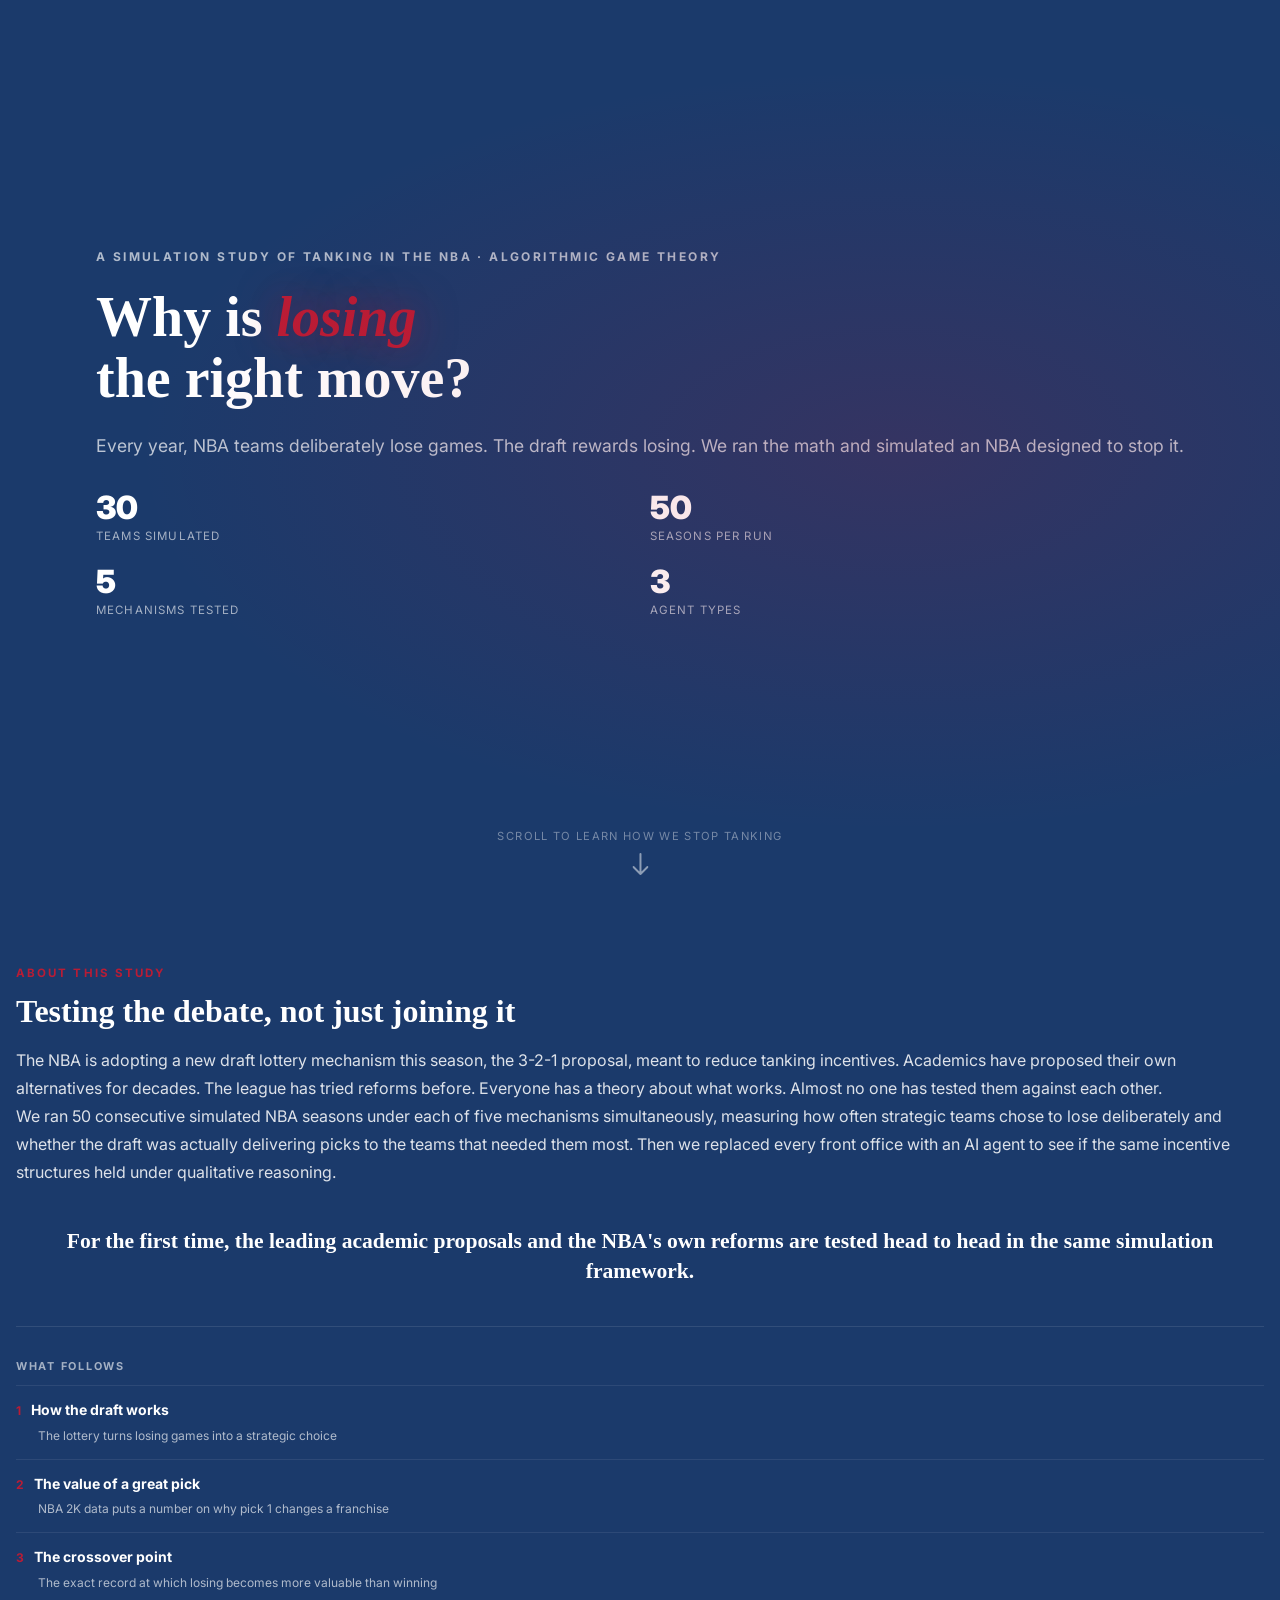
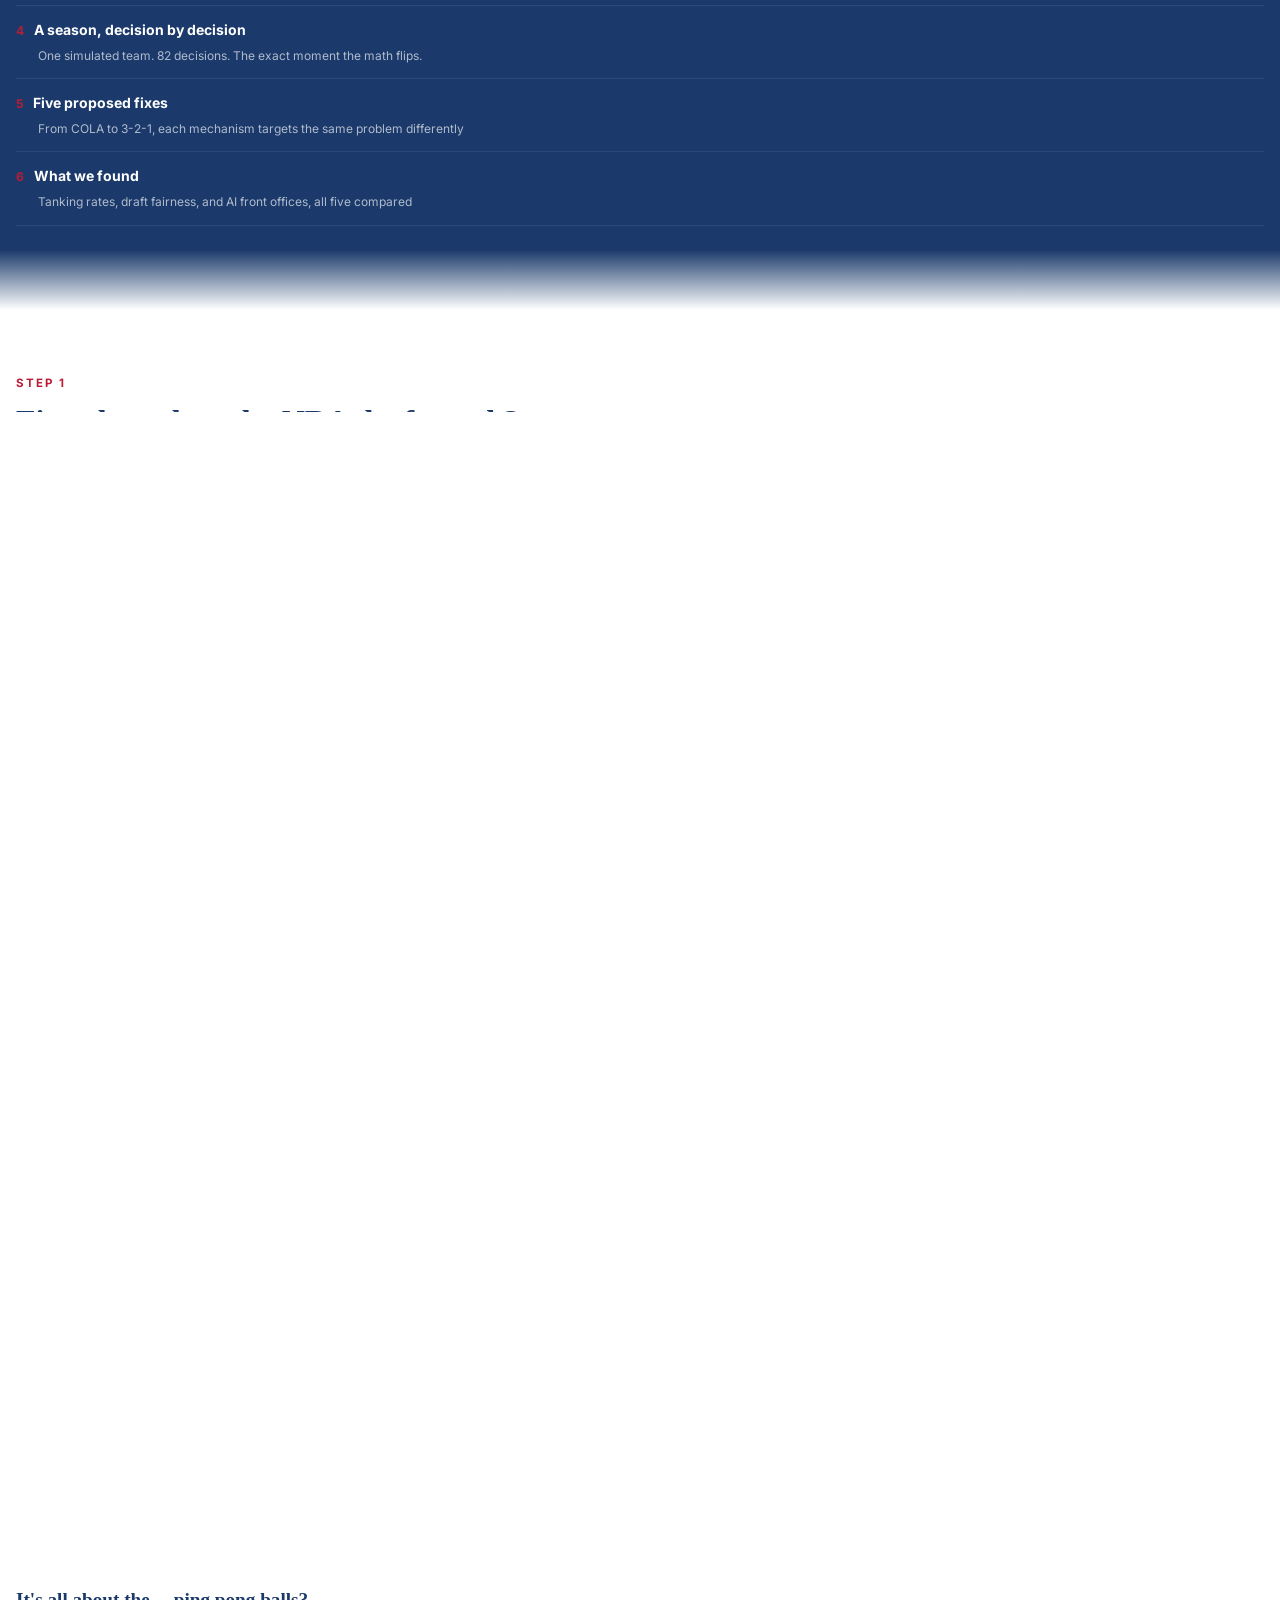
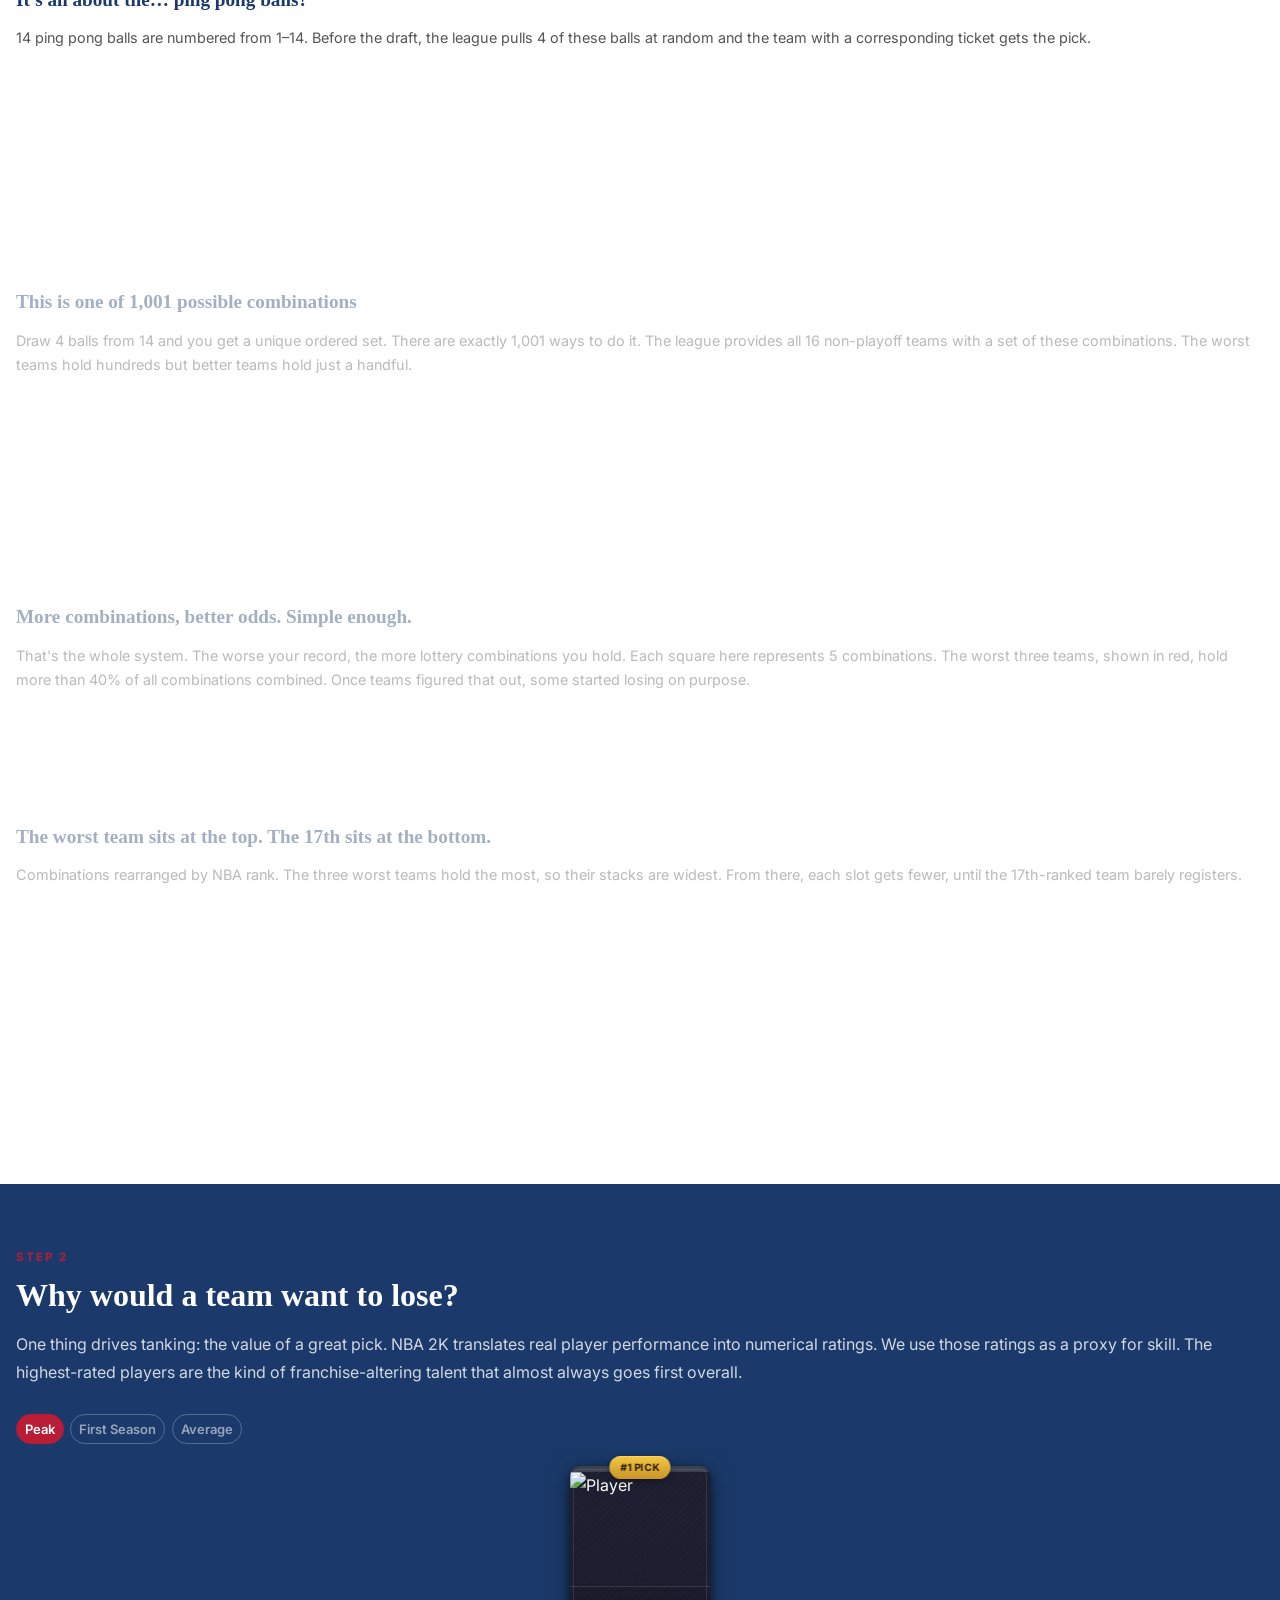
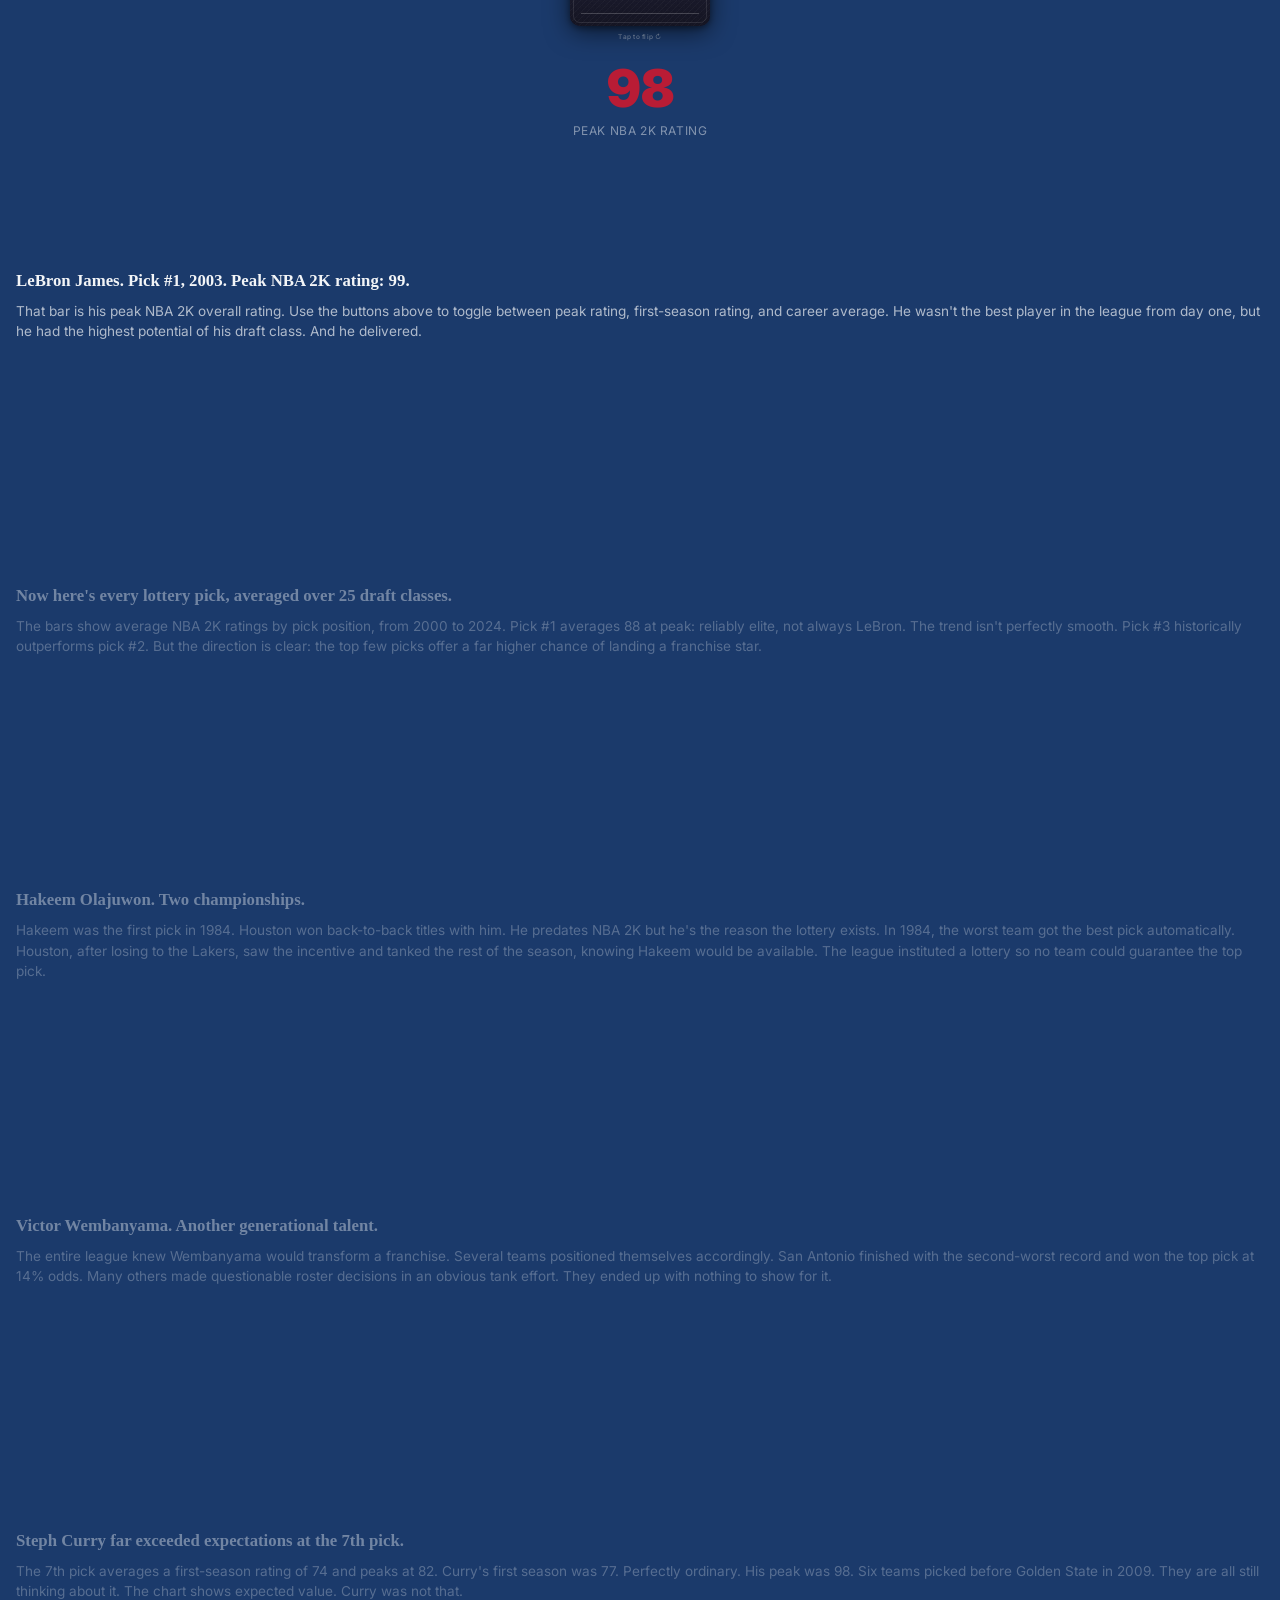
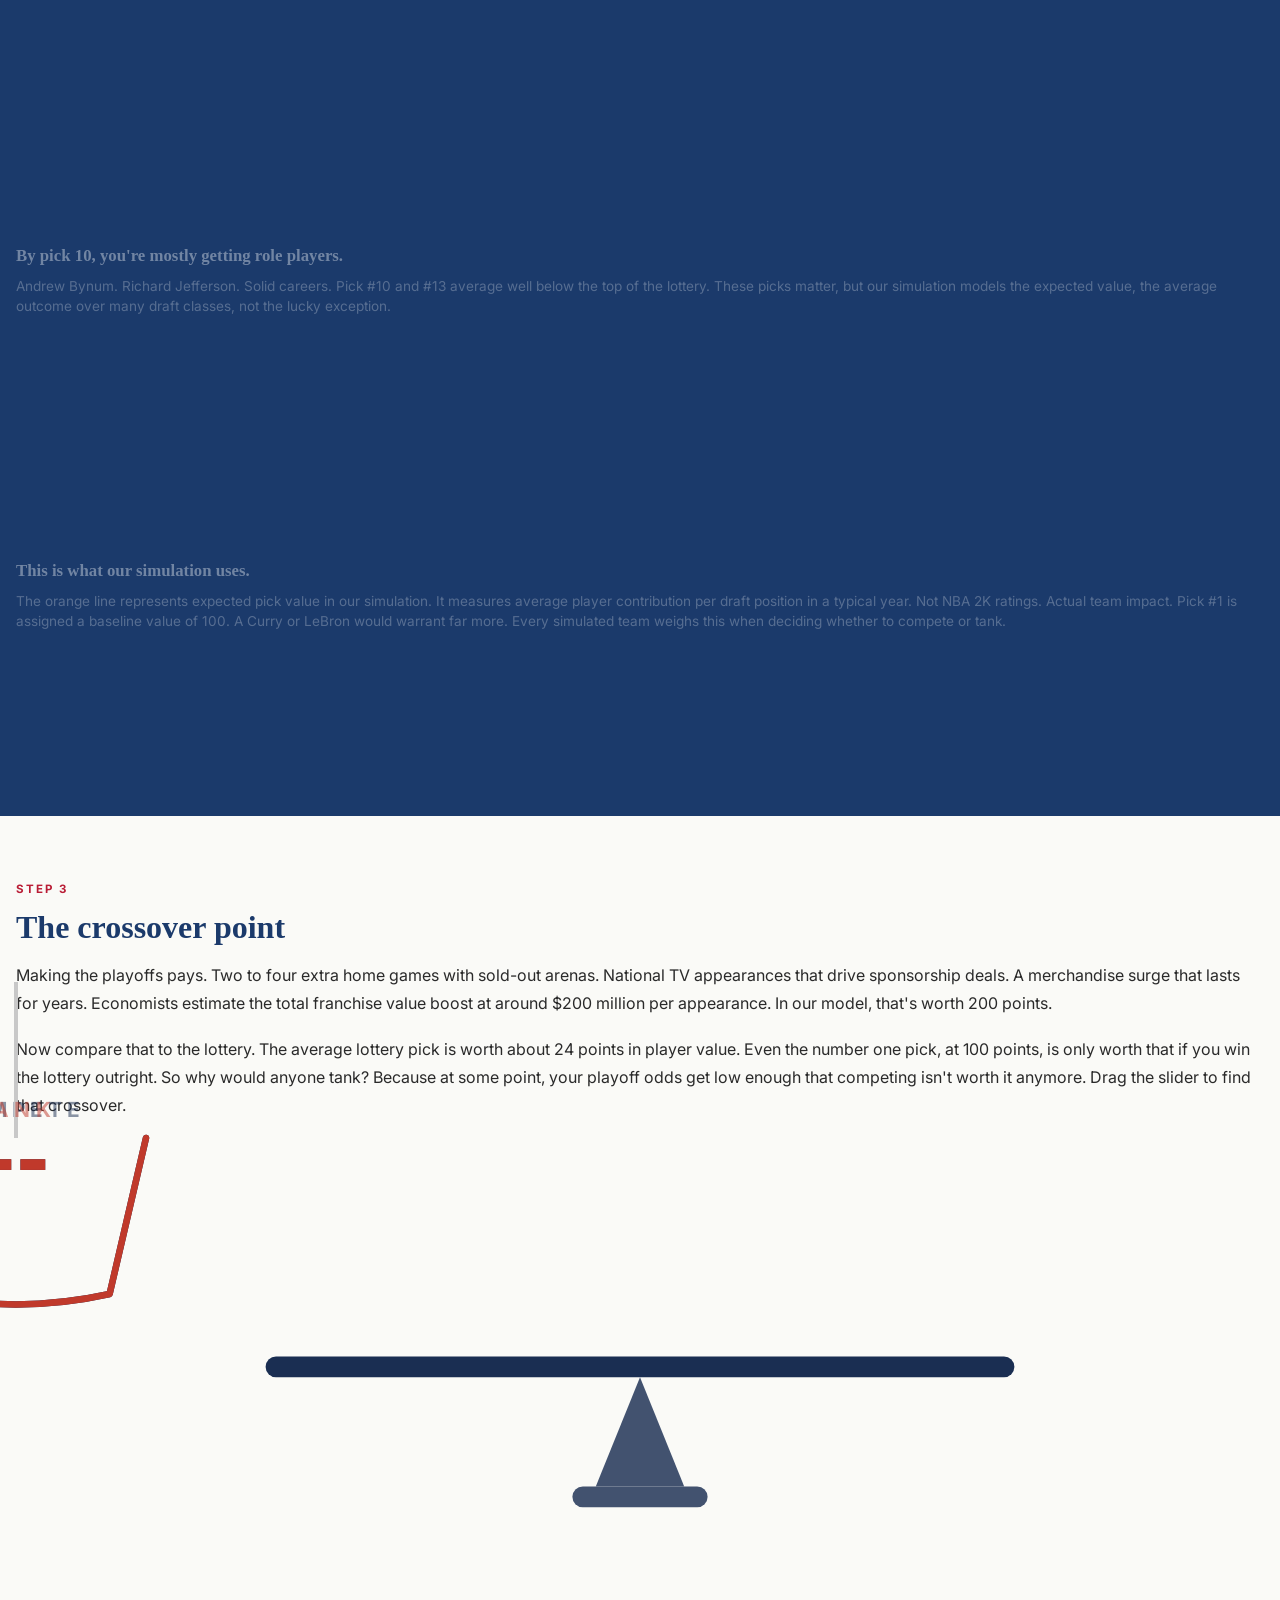
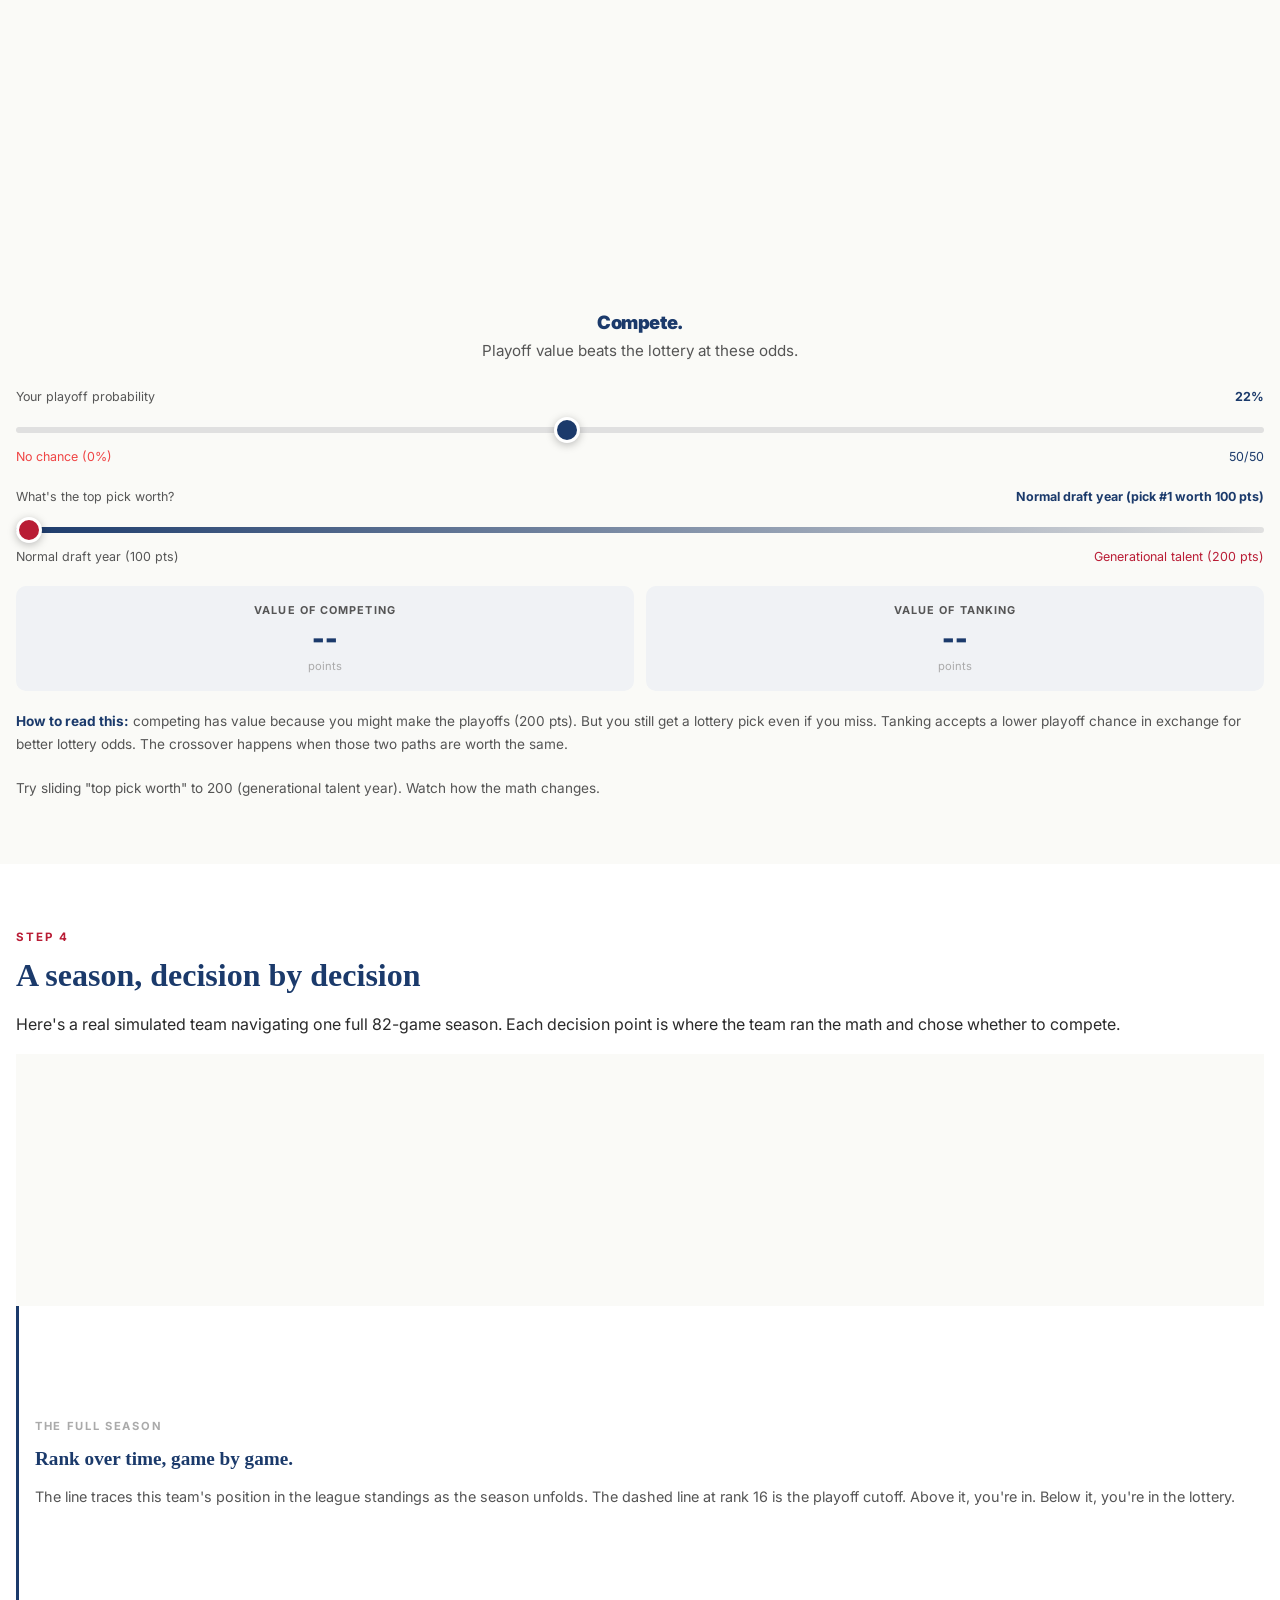
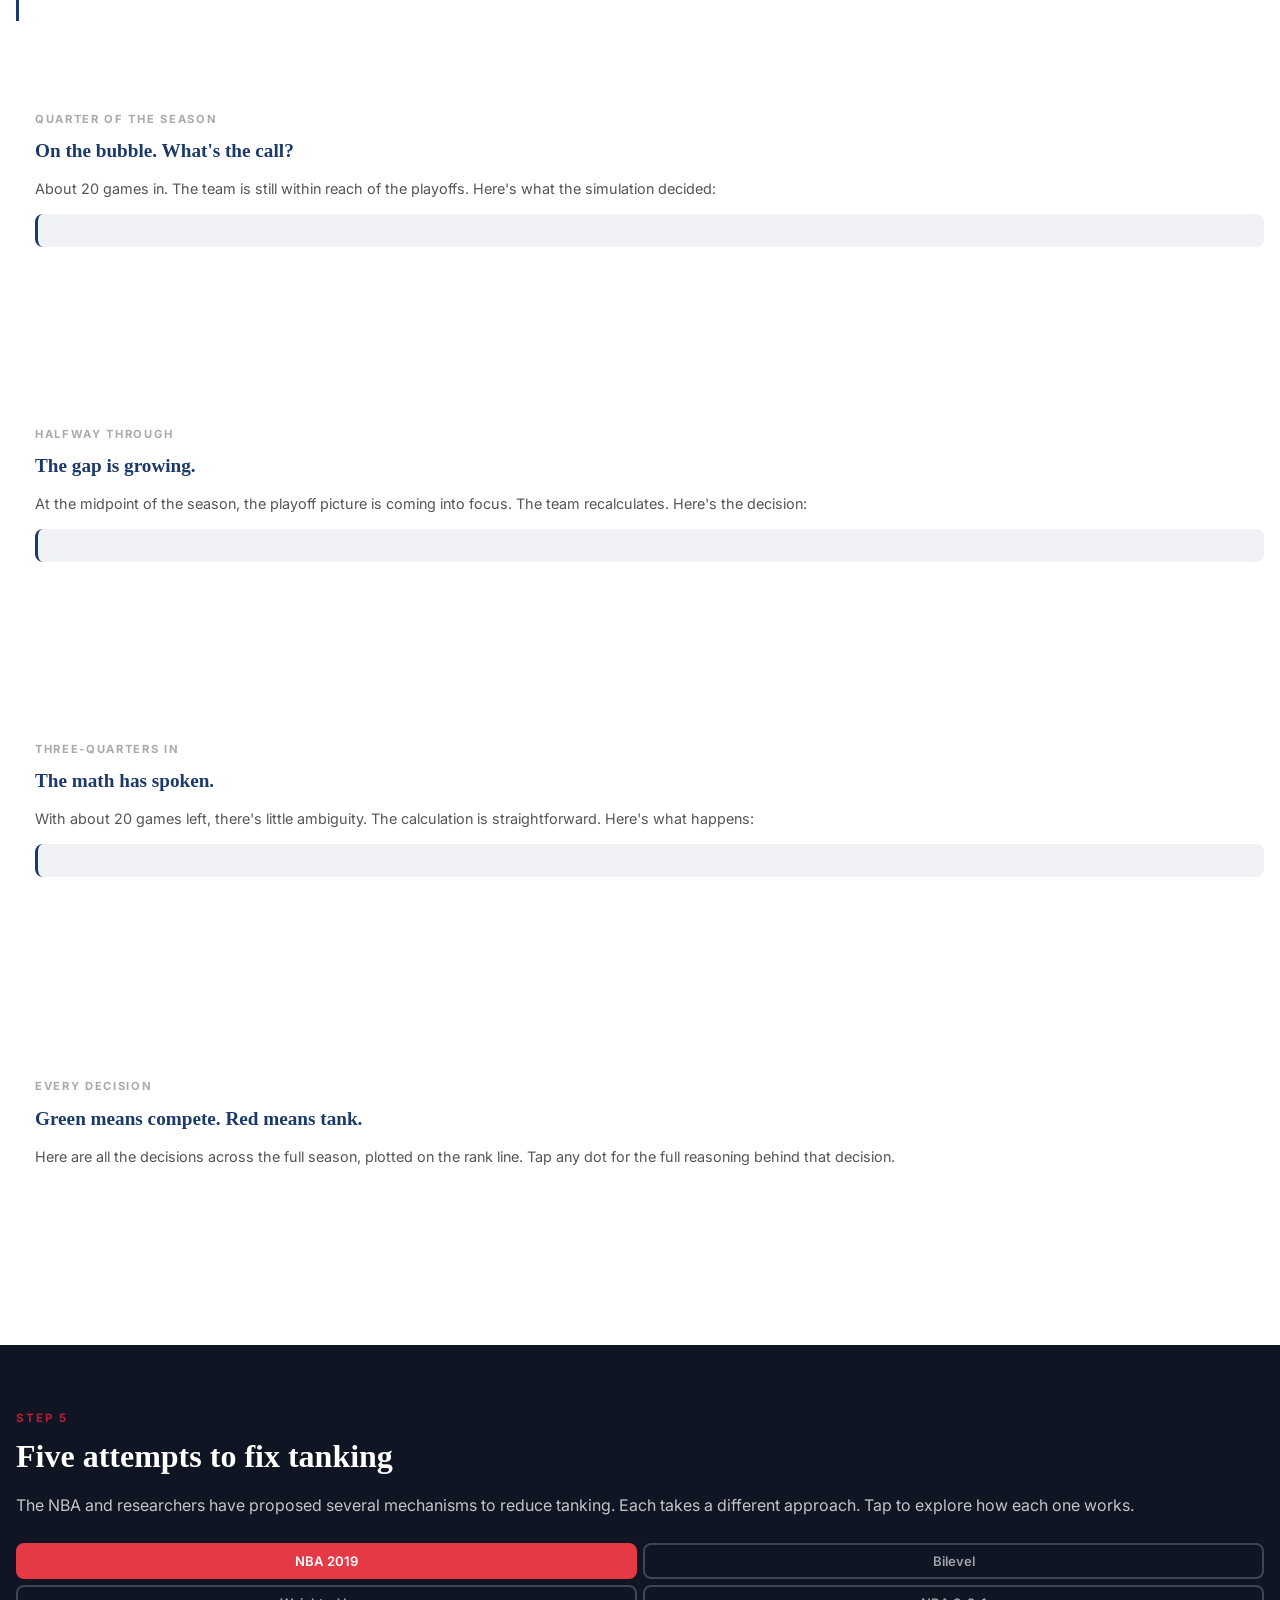
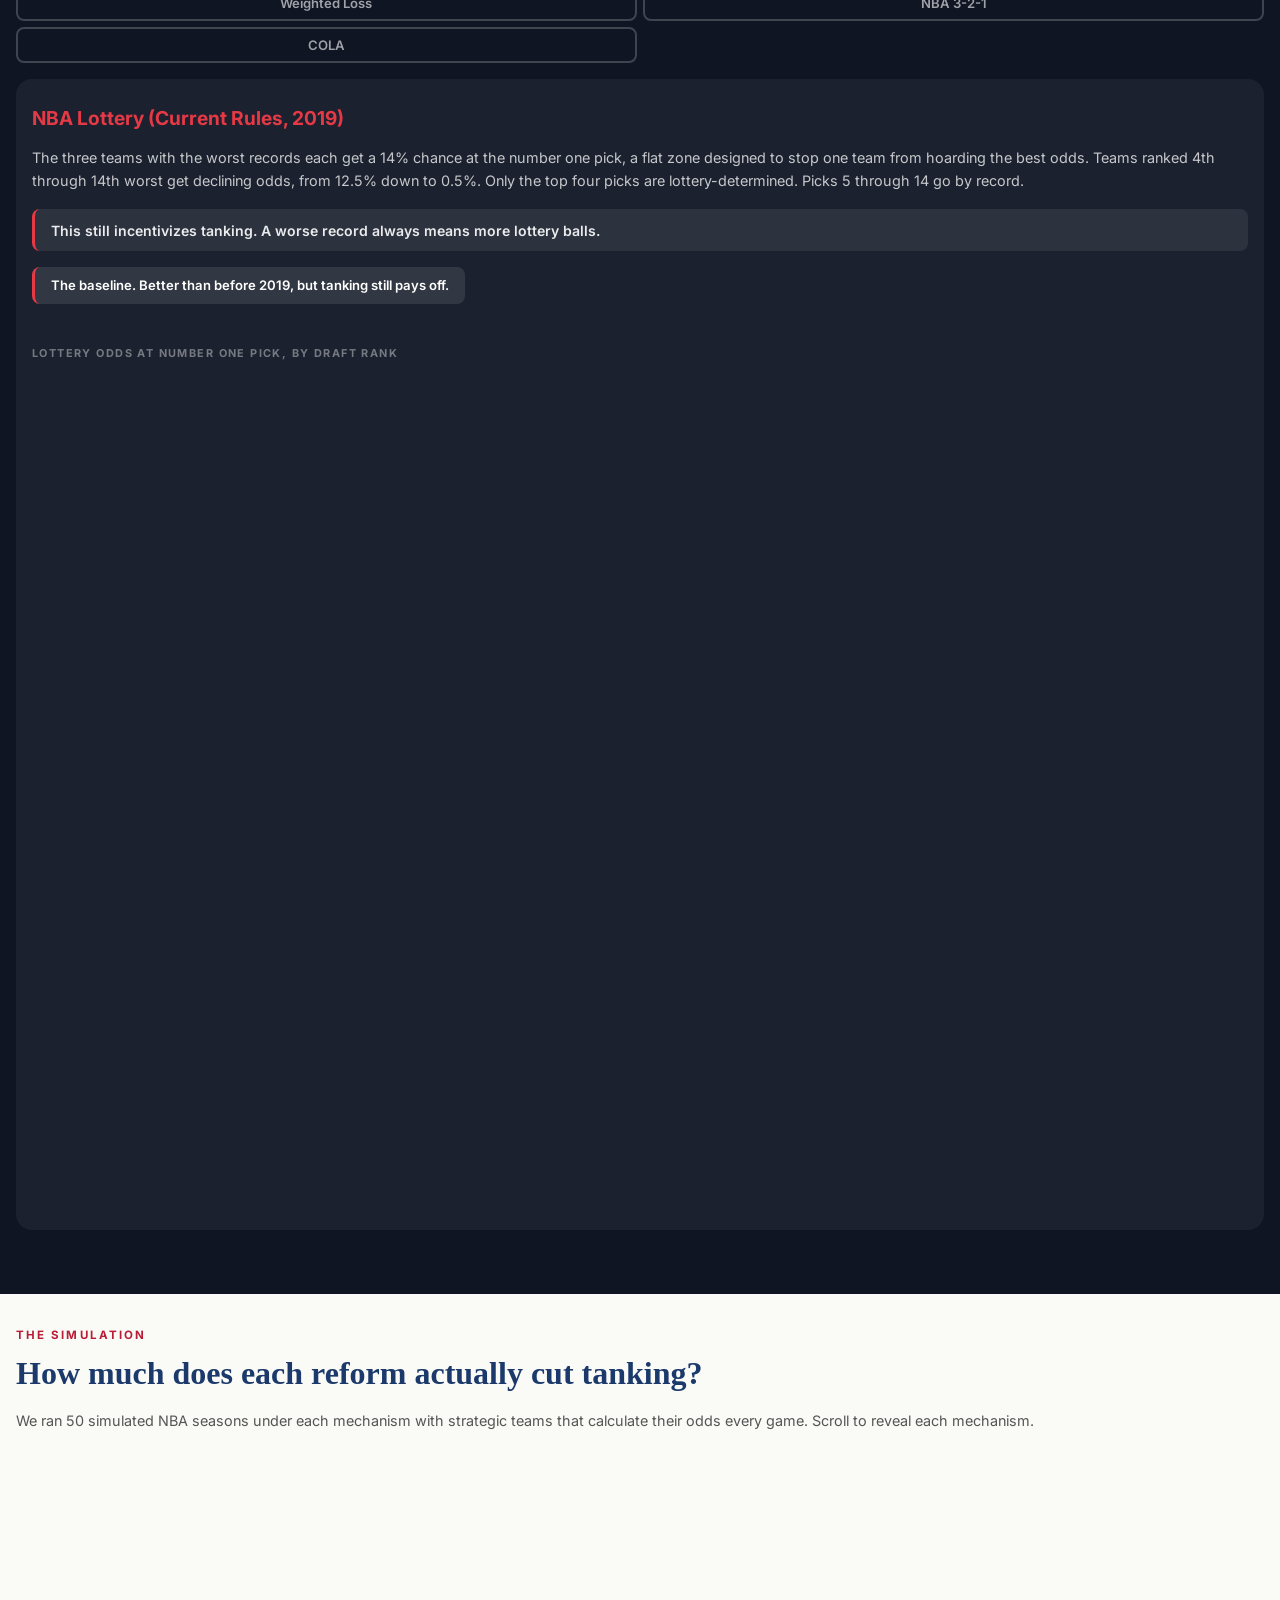
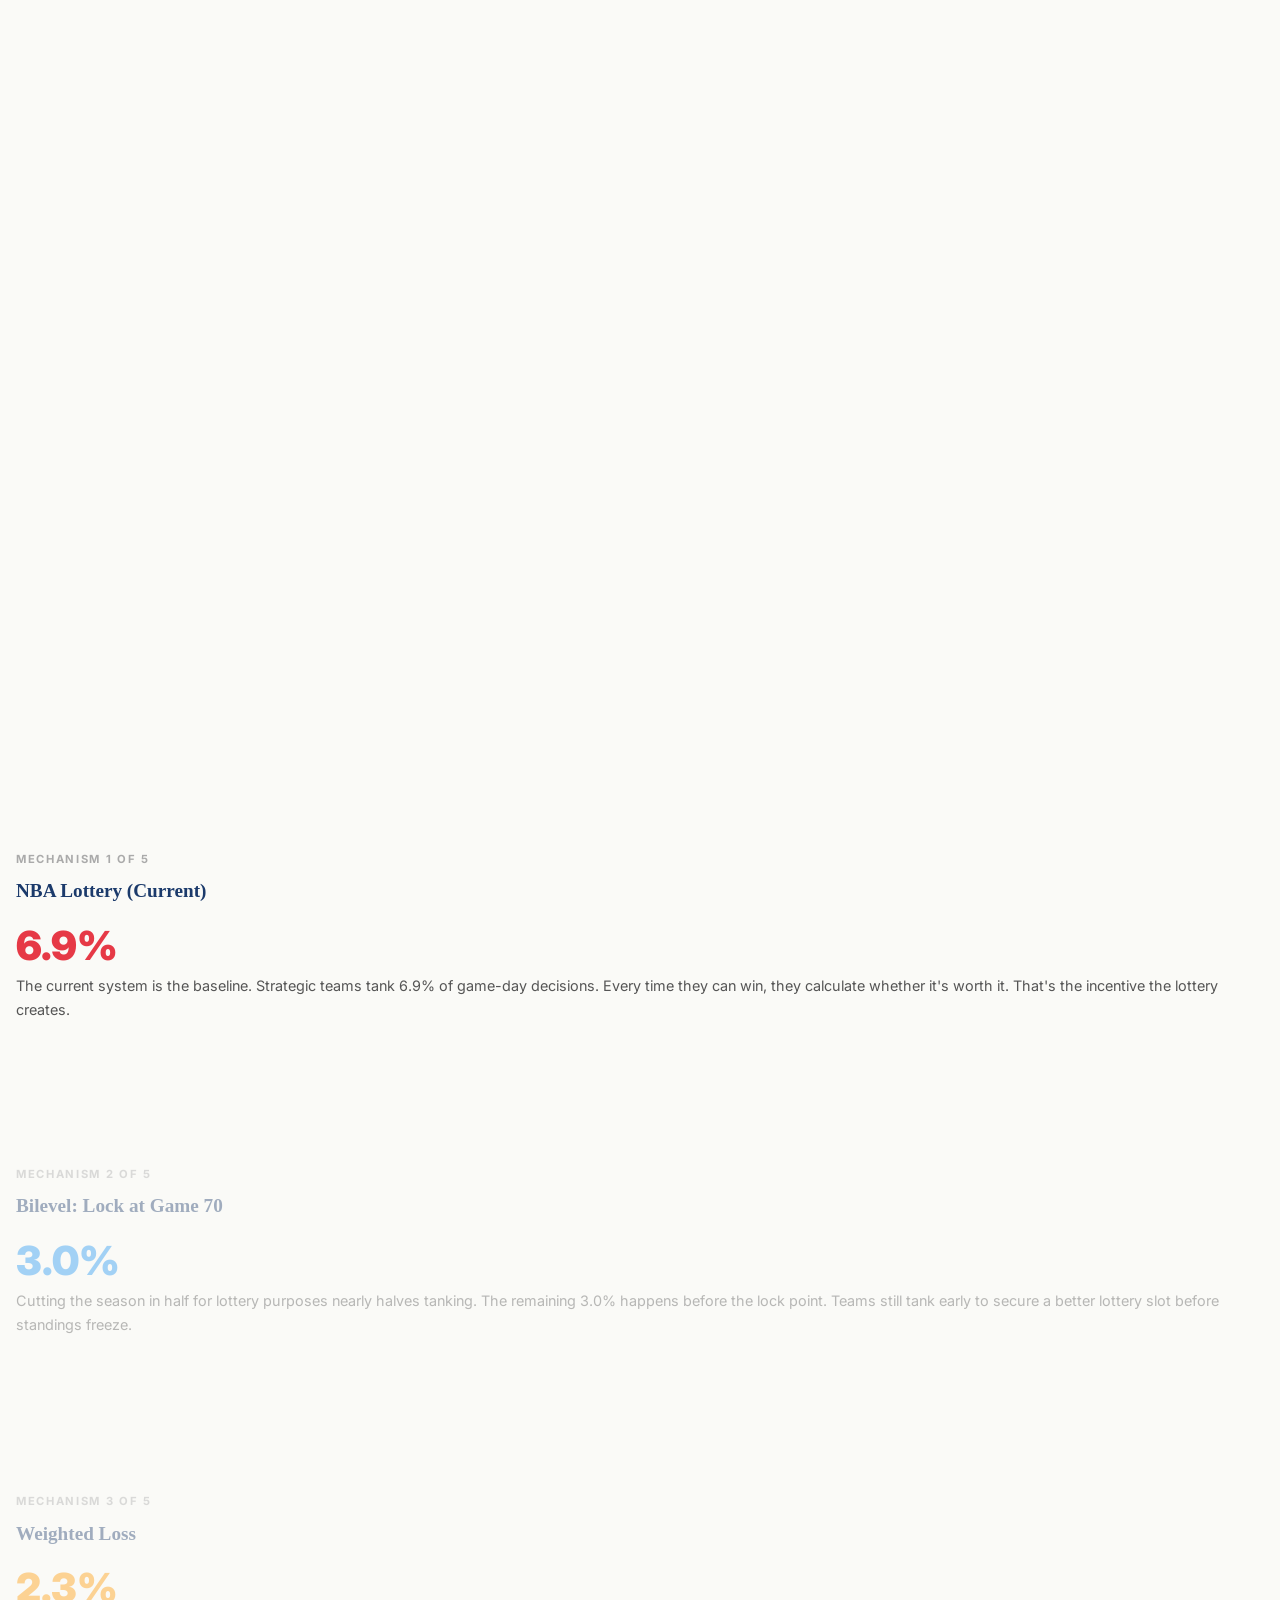
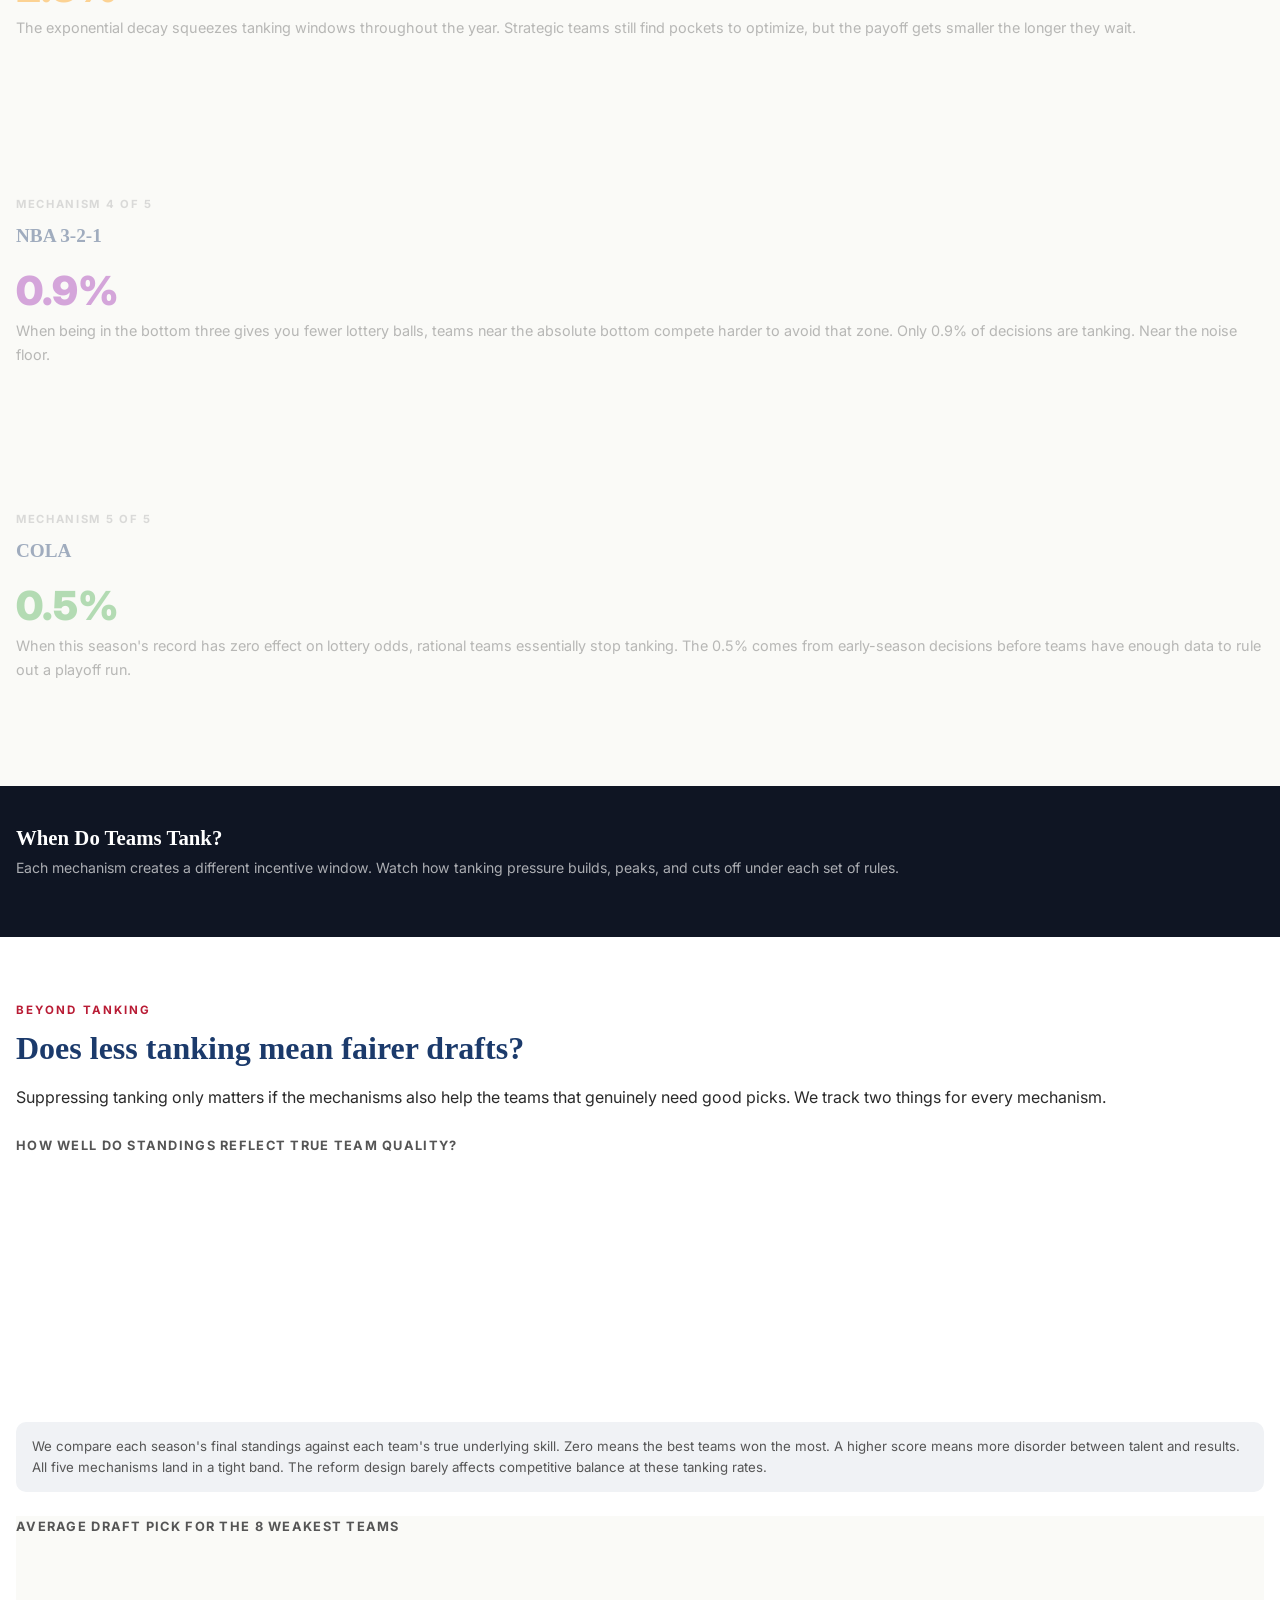
==== commit 40e36ca4: "tap fixed" ====
--- a/essay/mobile/index.html
+++ b/essay/mobile/index.html
@@ -217,10 +217,10 @@
                       </div>
                       <div class="pc-grain"></div>
                       <div class="pc-inner-border"></div>
-                      <div class="pc-flip-hint">Tap to flip ↻</div>
                     </div>
                     <div class="pc-face pc-back" id="pc-back-1"></div>
                   </div>
+                  <div class="pc-flip-hint">Tap to flip ↻</div>
                 </div>
                 <div class="pc-wrap" id="pc-wrap-2" style="display:none">
                   <div class="pc-shell" id="player-card-2">
@@ -240,10 +240,10 @@
                       </div>
                       <div class="pc-grain"></div>
                       <div class="pc-inner-border"></div>
-                      <div class="pc-flip-hint">Tap to flip ↻</div>
                     </div>
                     <div class="pc-face pc-back" id="pc-back-2"></div>
                   </div>
+                  <div class="pc-flip-hint">Tap to flip ↻</div>
                 </div>
               </div>
 
--- a/essay/mobile/style.css
+++ b/essay/mobile/style.css
@@ -1294,7 +1294,9 @@
 /* ── Card wrap (tilt + hover) ────────────────────────────────────── */
 .pc-wrap {
   position: relative;
-  display: inline-block;
+  display: inline-flex;
+  flex-direction: column;
+  align-items: center;
   flex-shrink: 0;
   perspective: 800px;
   transform-style: preserve-3d;
@@ -1495,22 +1497,17 @@
 
 /* ── Front-face flip hint ────────────────────────────────────────── */
 .pc-flip-hint {
-  position: absolute;
-  bottom: 6px;
-  left: 0;
-  right: 0;
+  margin-top: 6px;
   text-align: center;
   font-size: 6.5px;
   font-weight: 500;
   letter-spacing: 0.04em;
   color: rgba(255,255,255,0.42);
-  text-shadow: 0 1px 3px rgba(0,0,0,0.55);
   pointer-events: none;
-  z-index: 10;
   transition: opacity 0.25s;
 }
 
-.pc-shell.flipped .pc-flip-hint { opacity: 0; }
+.pc-shell.flipped ~ .pc-flip-hint { opacity: 0; }
 
 /* ── Card back face content ──────────────────────────────────────── */
 .pc-back-inner {
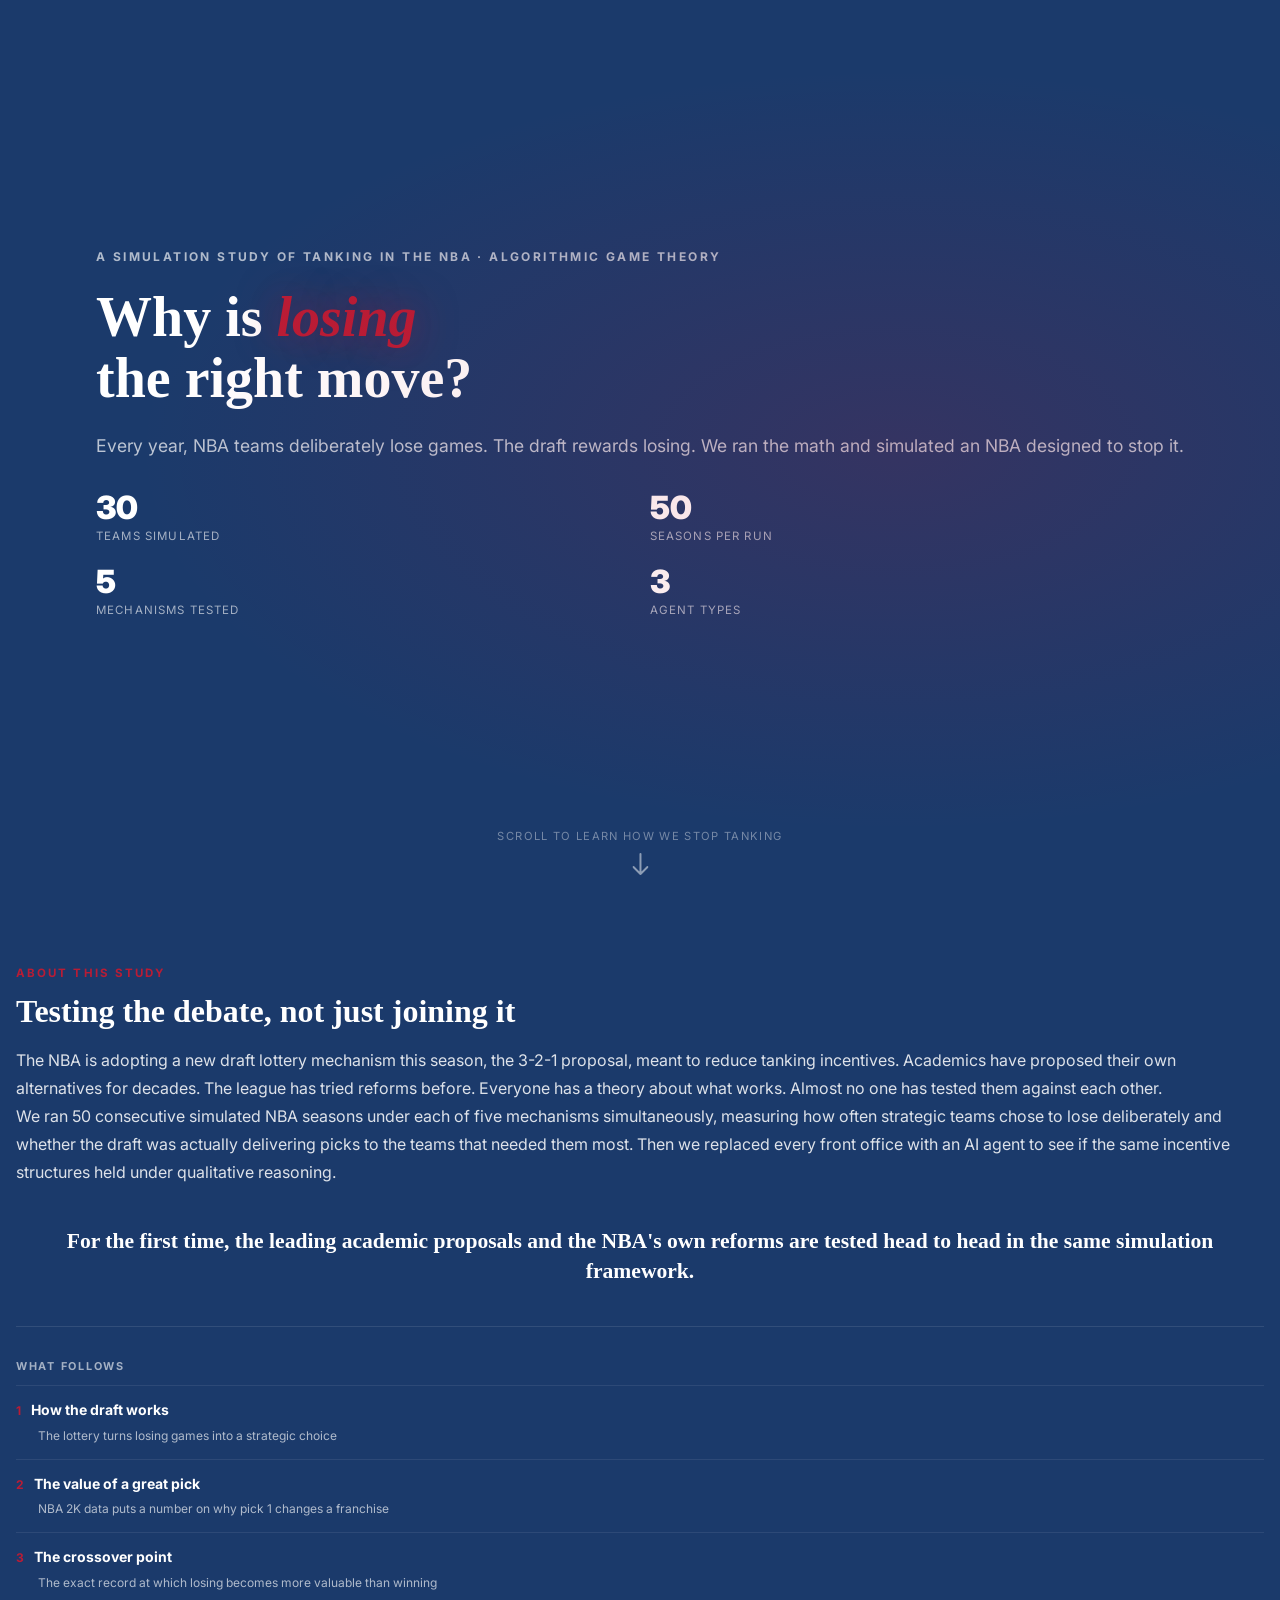
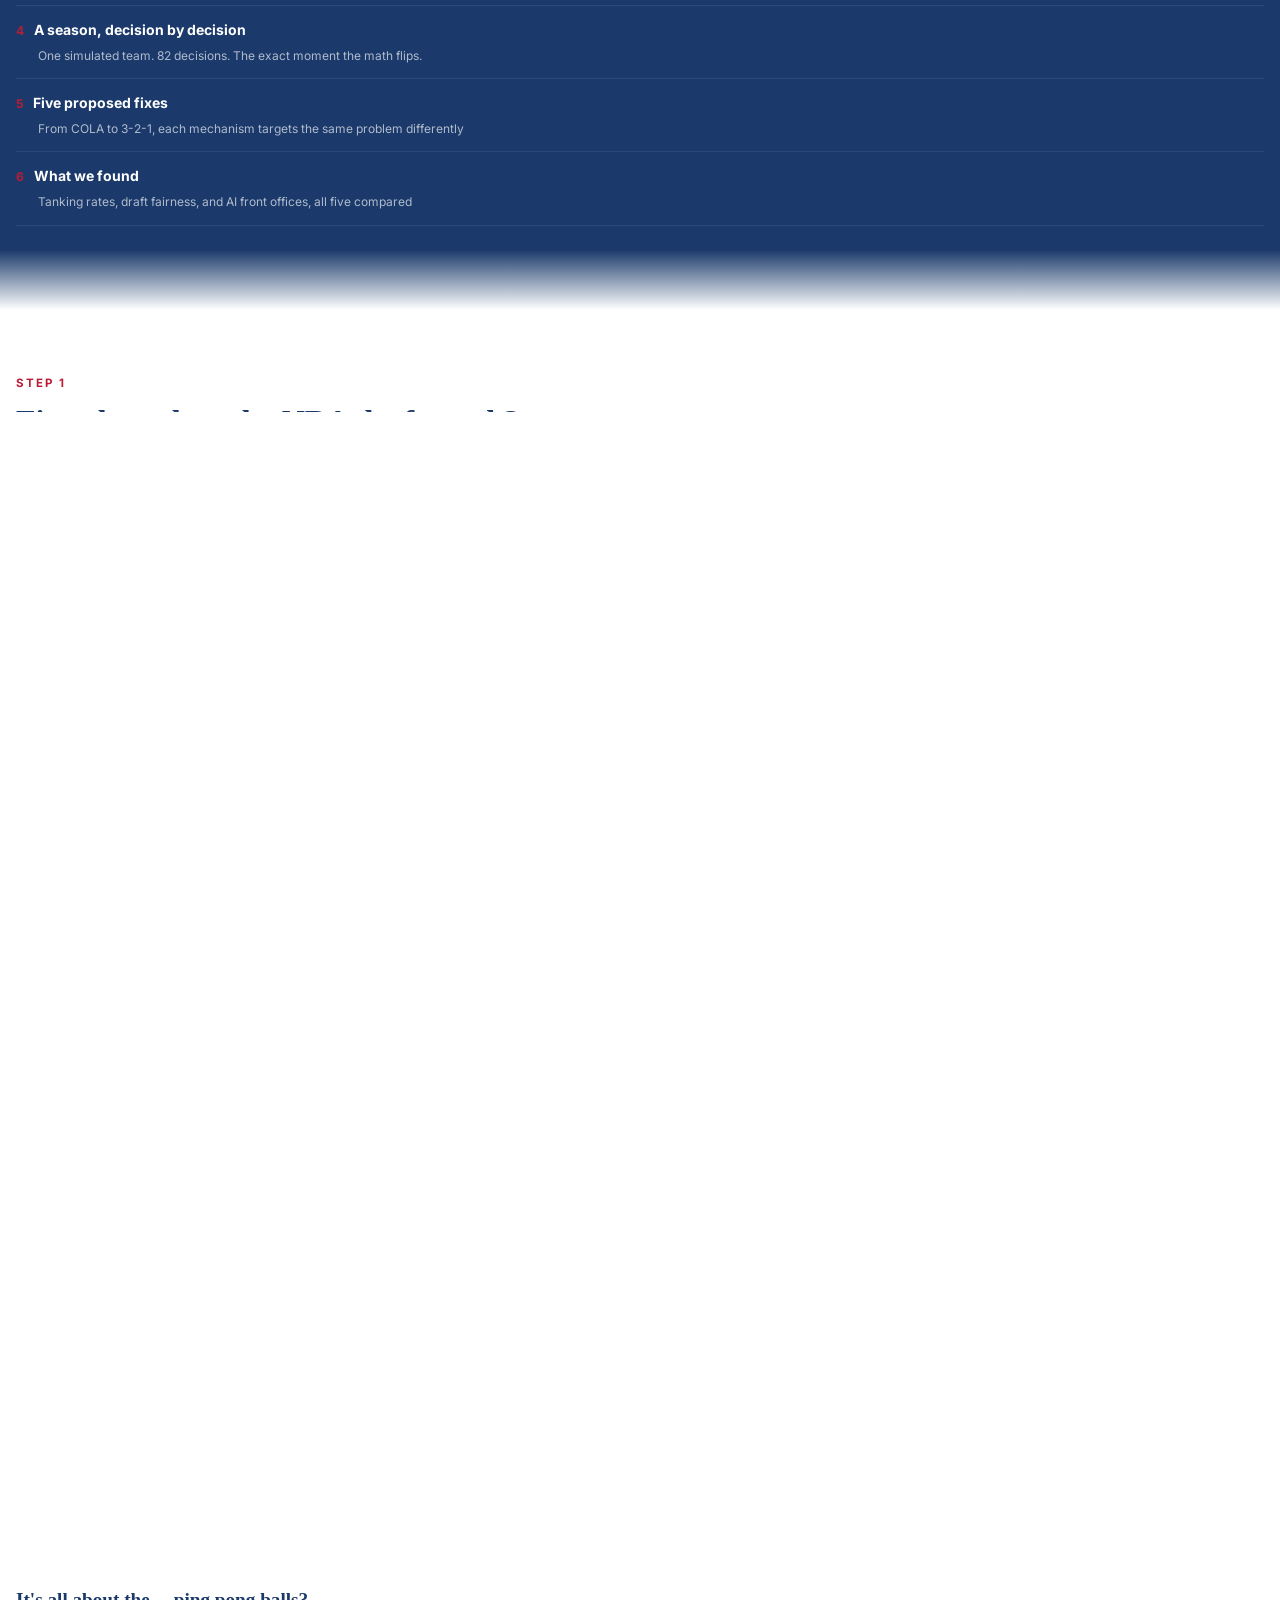
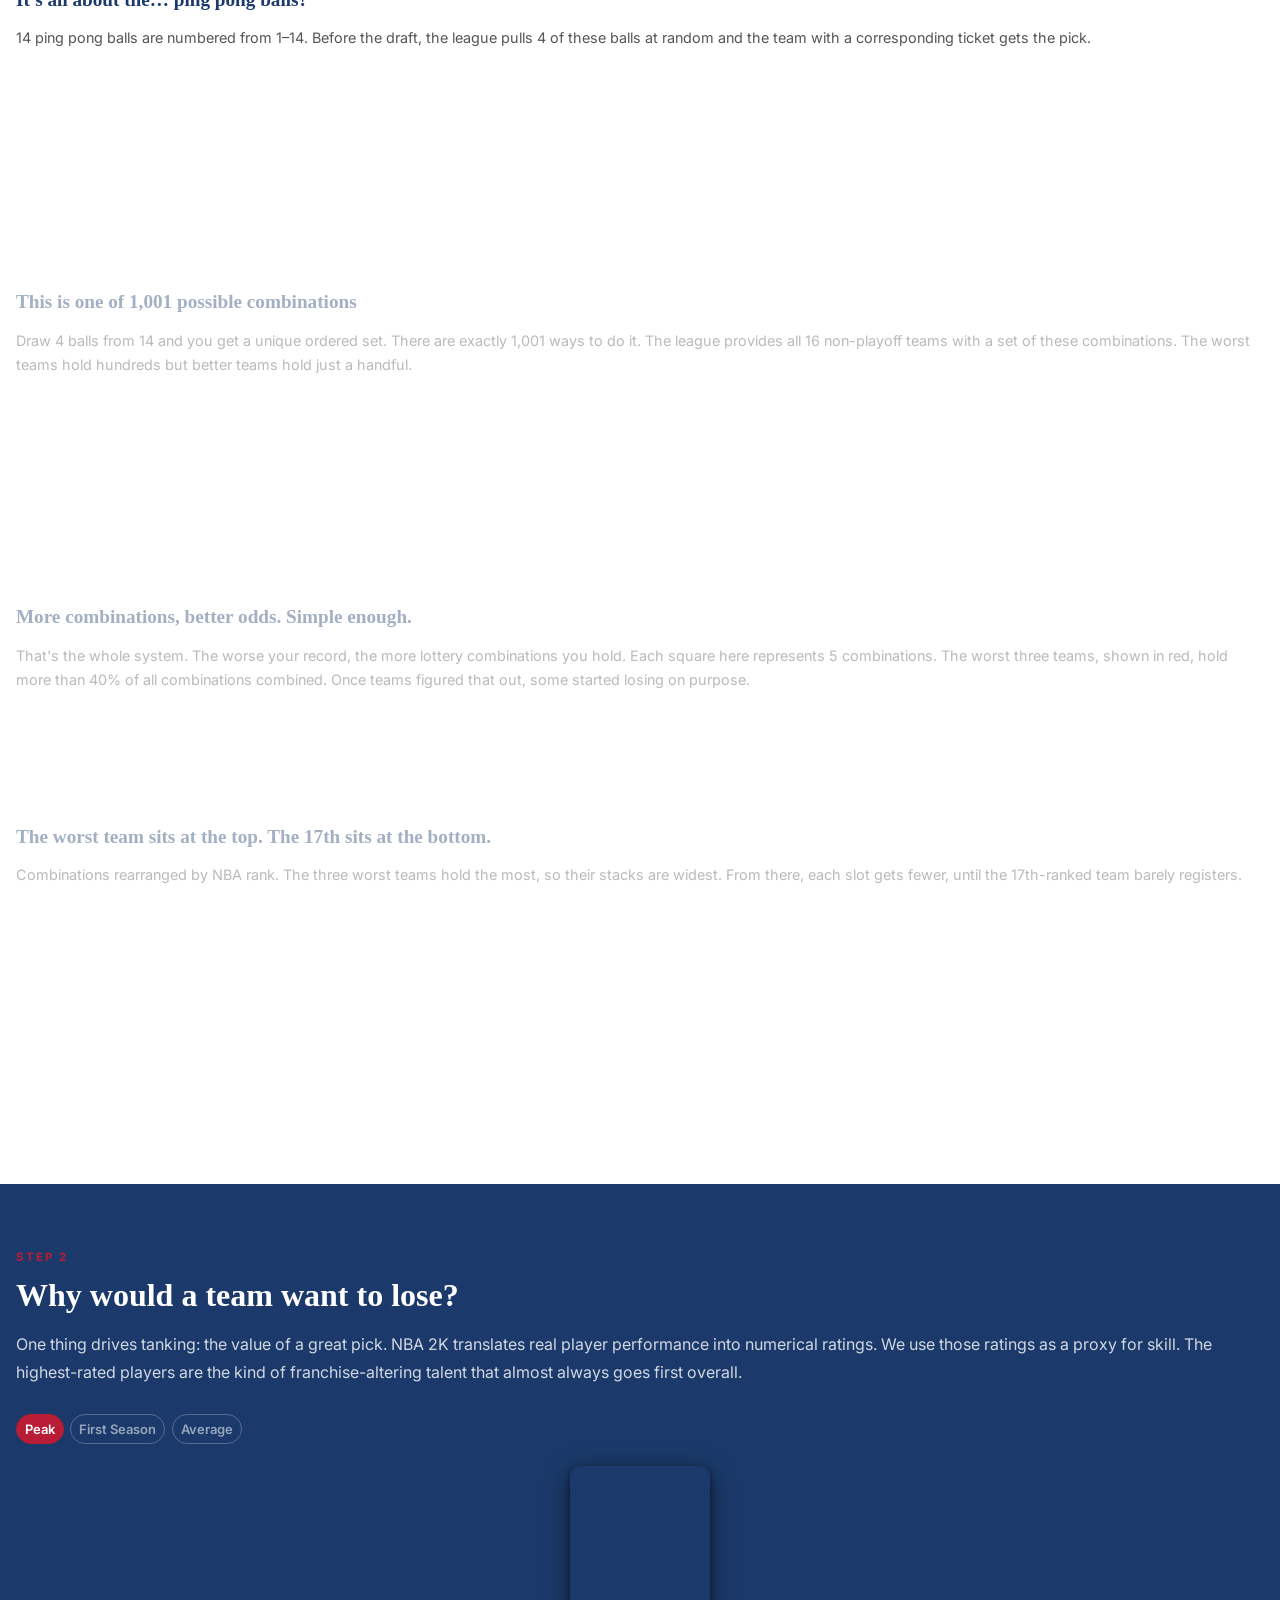
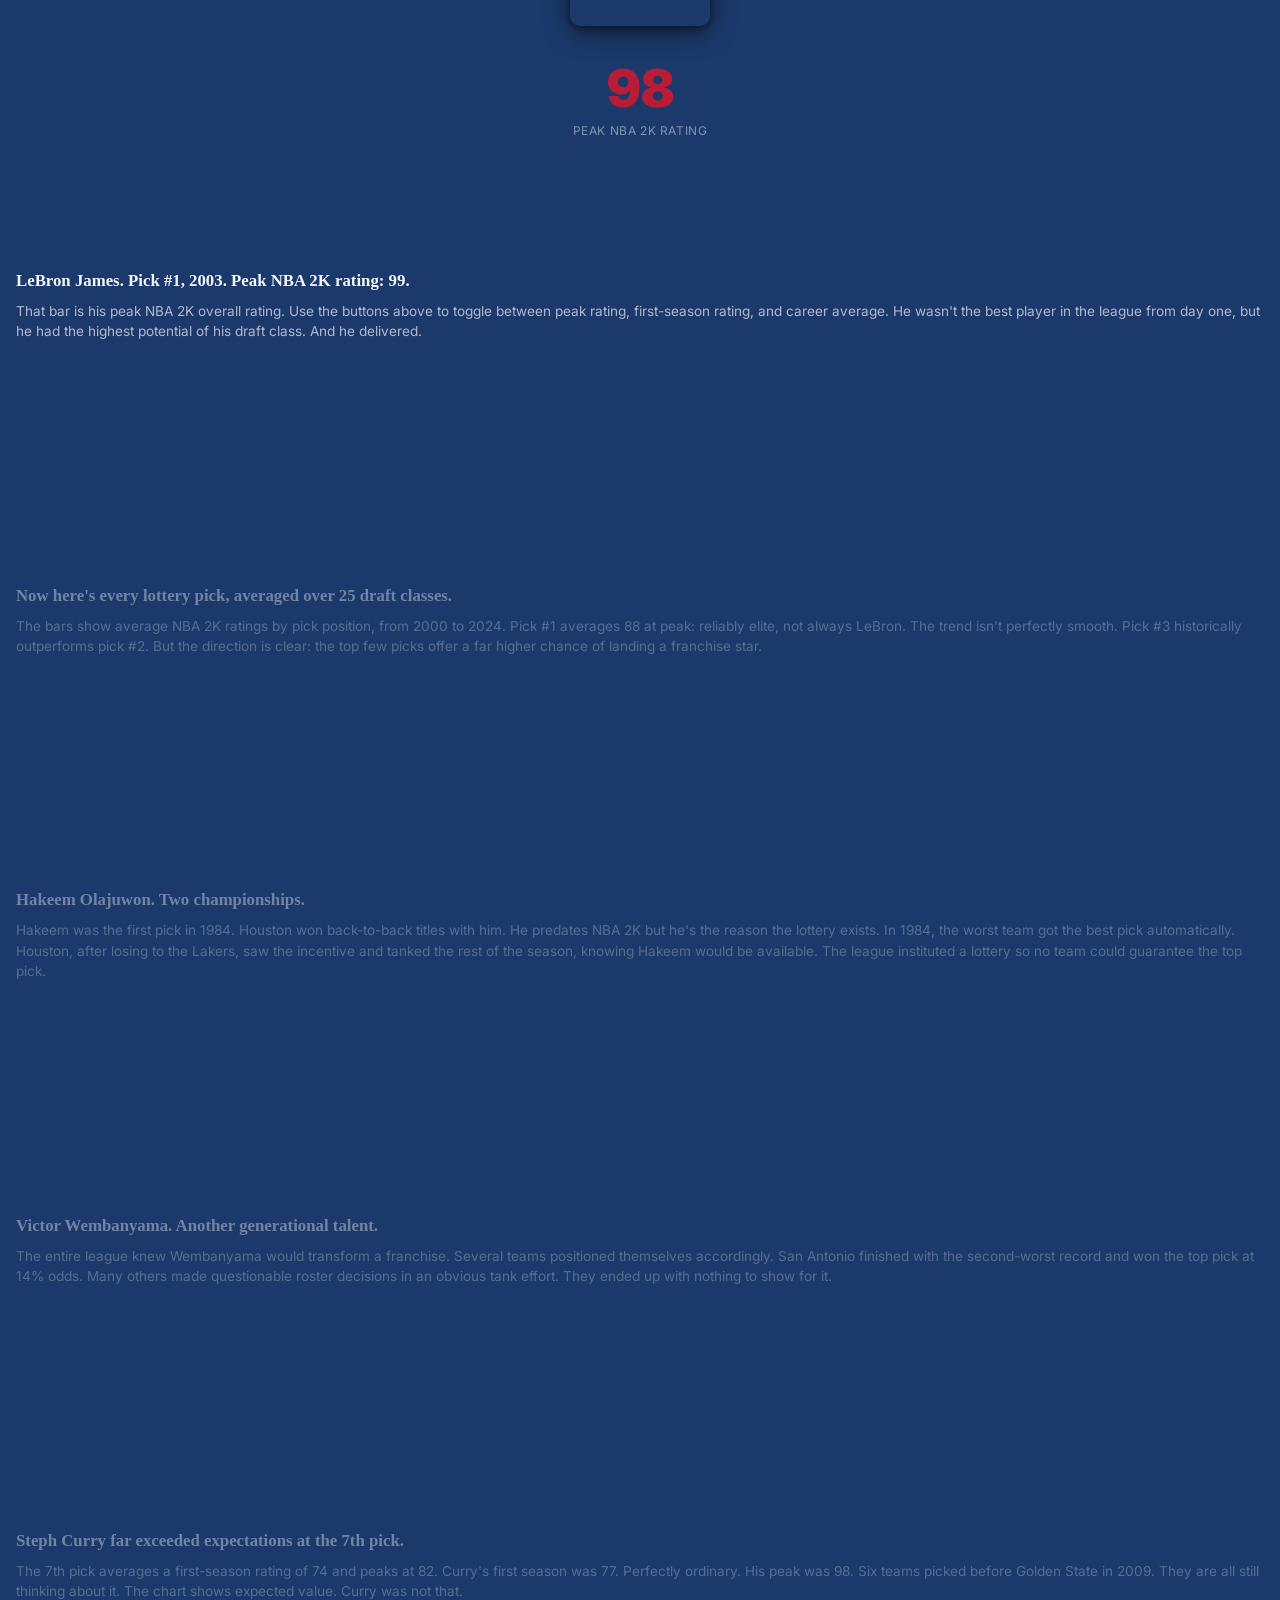
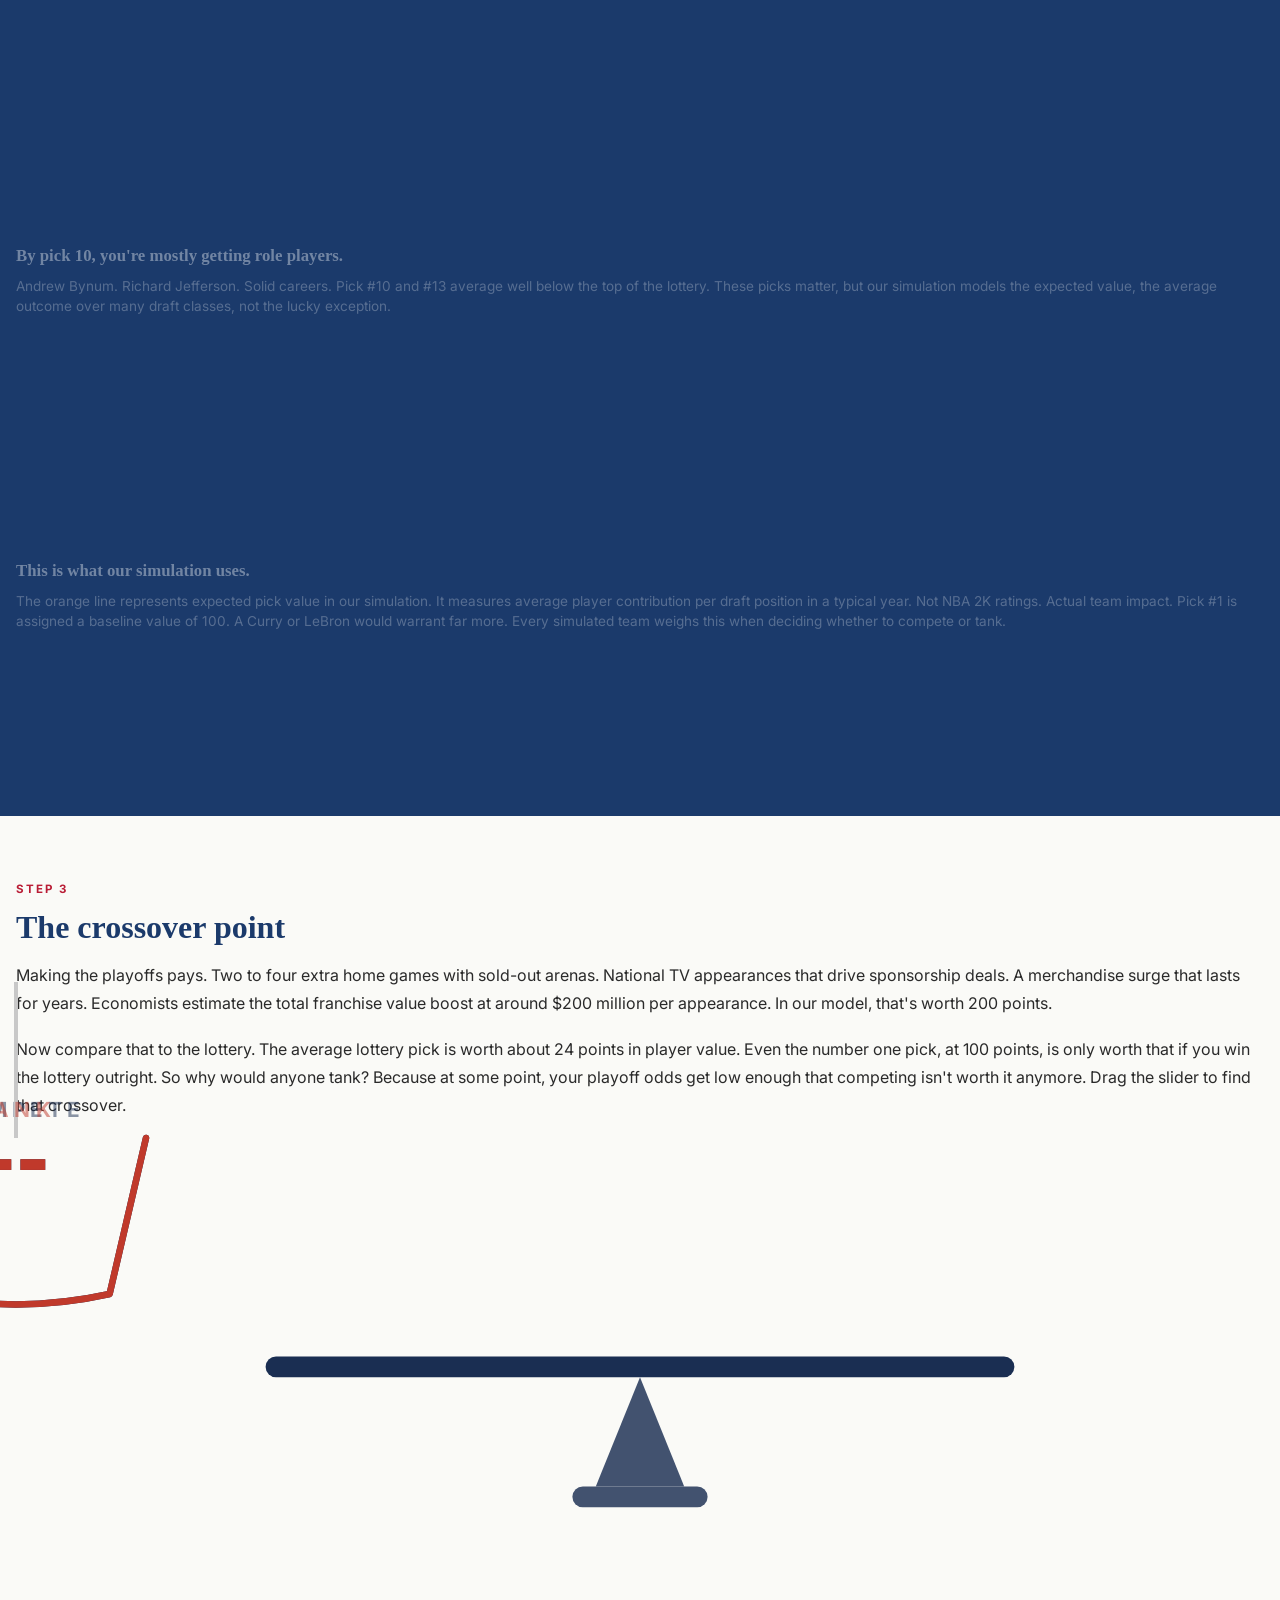
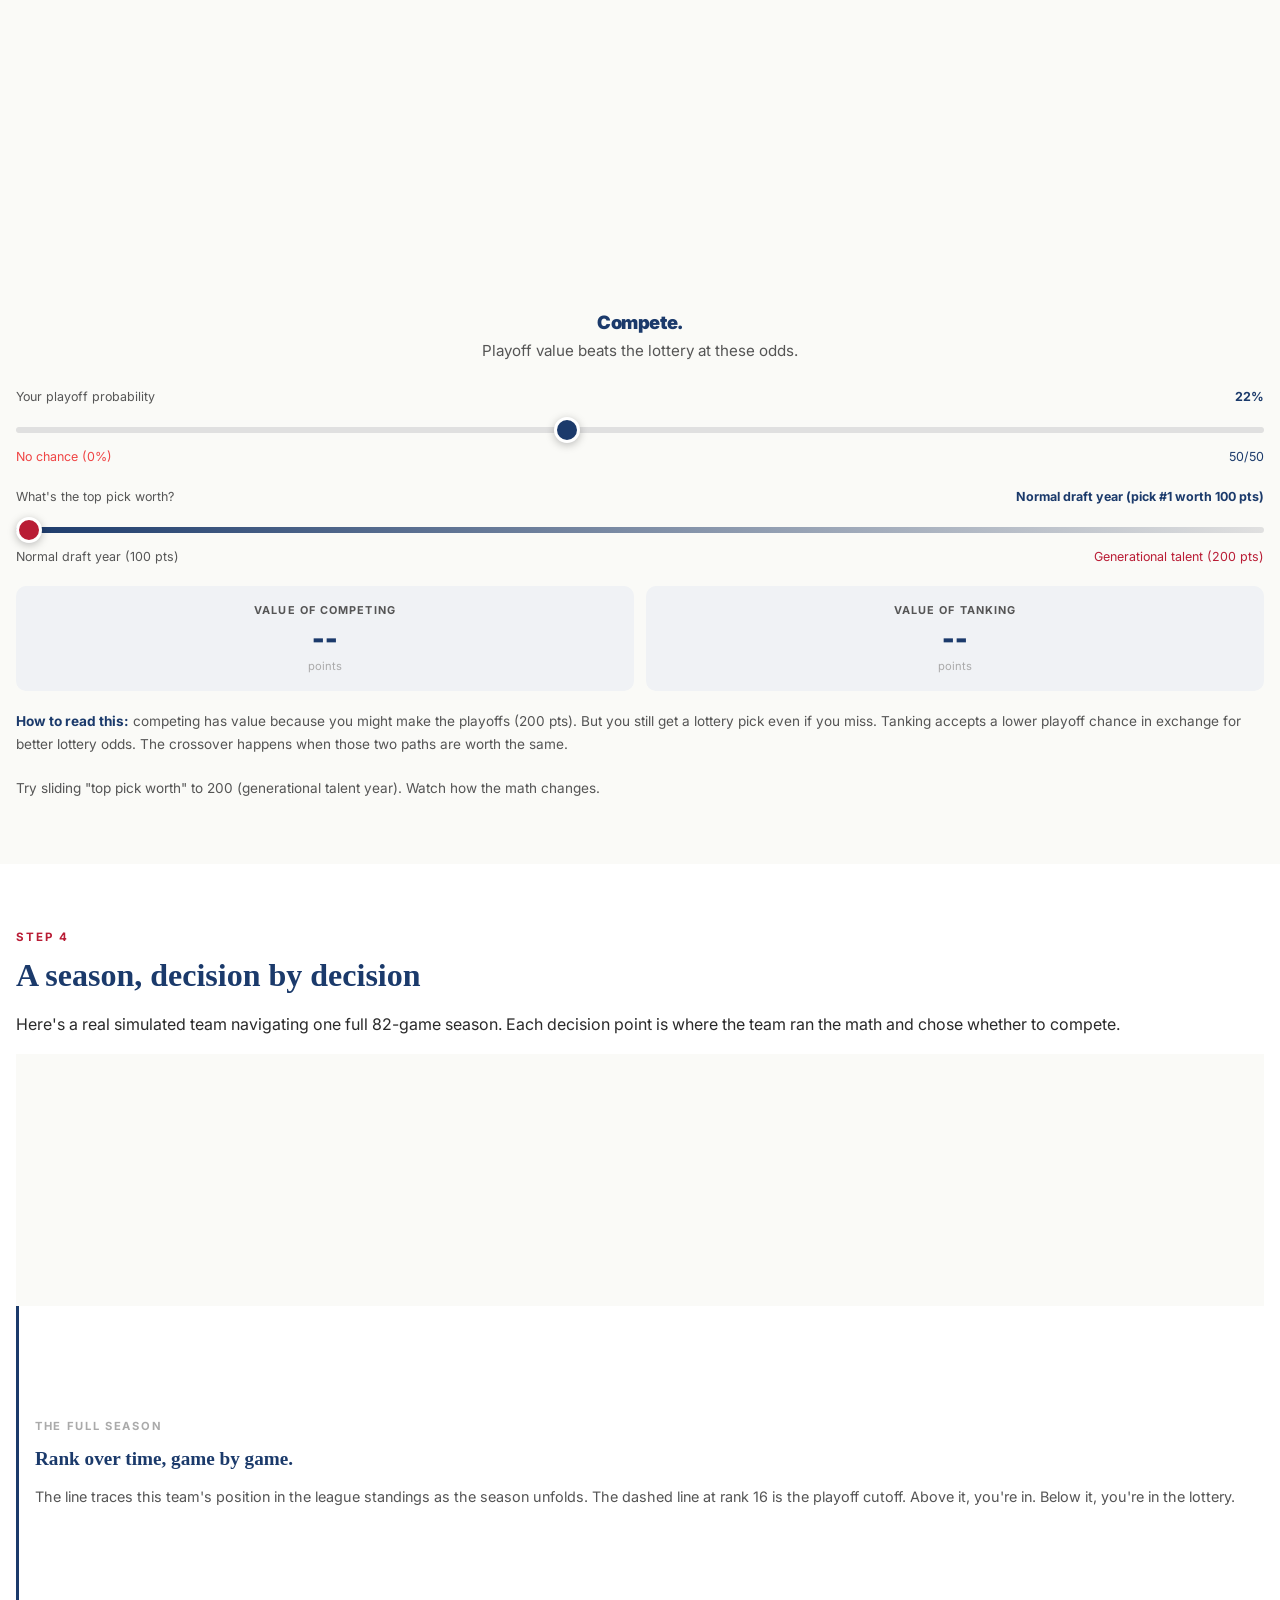
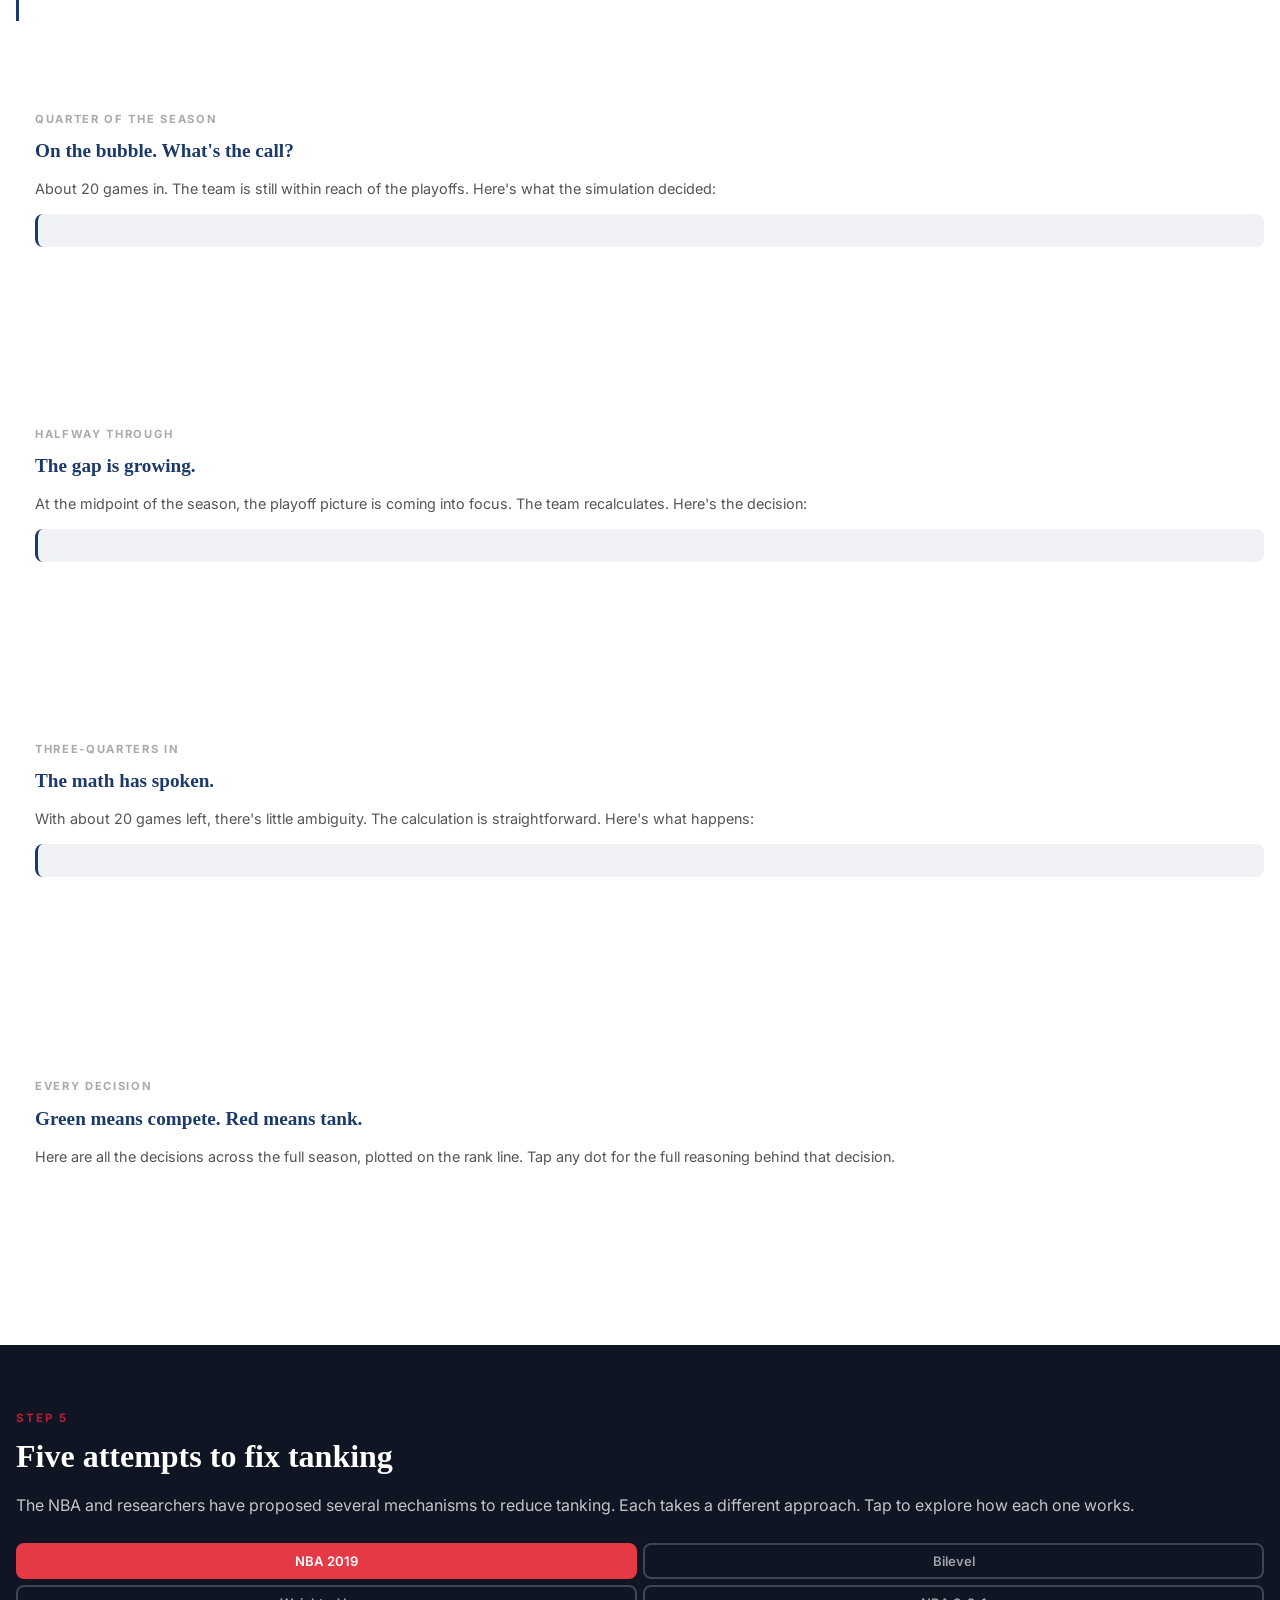
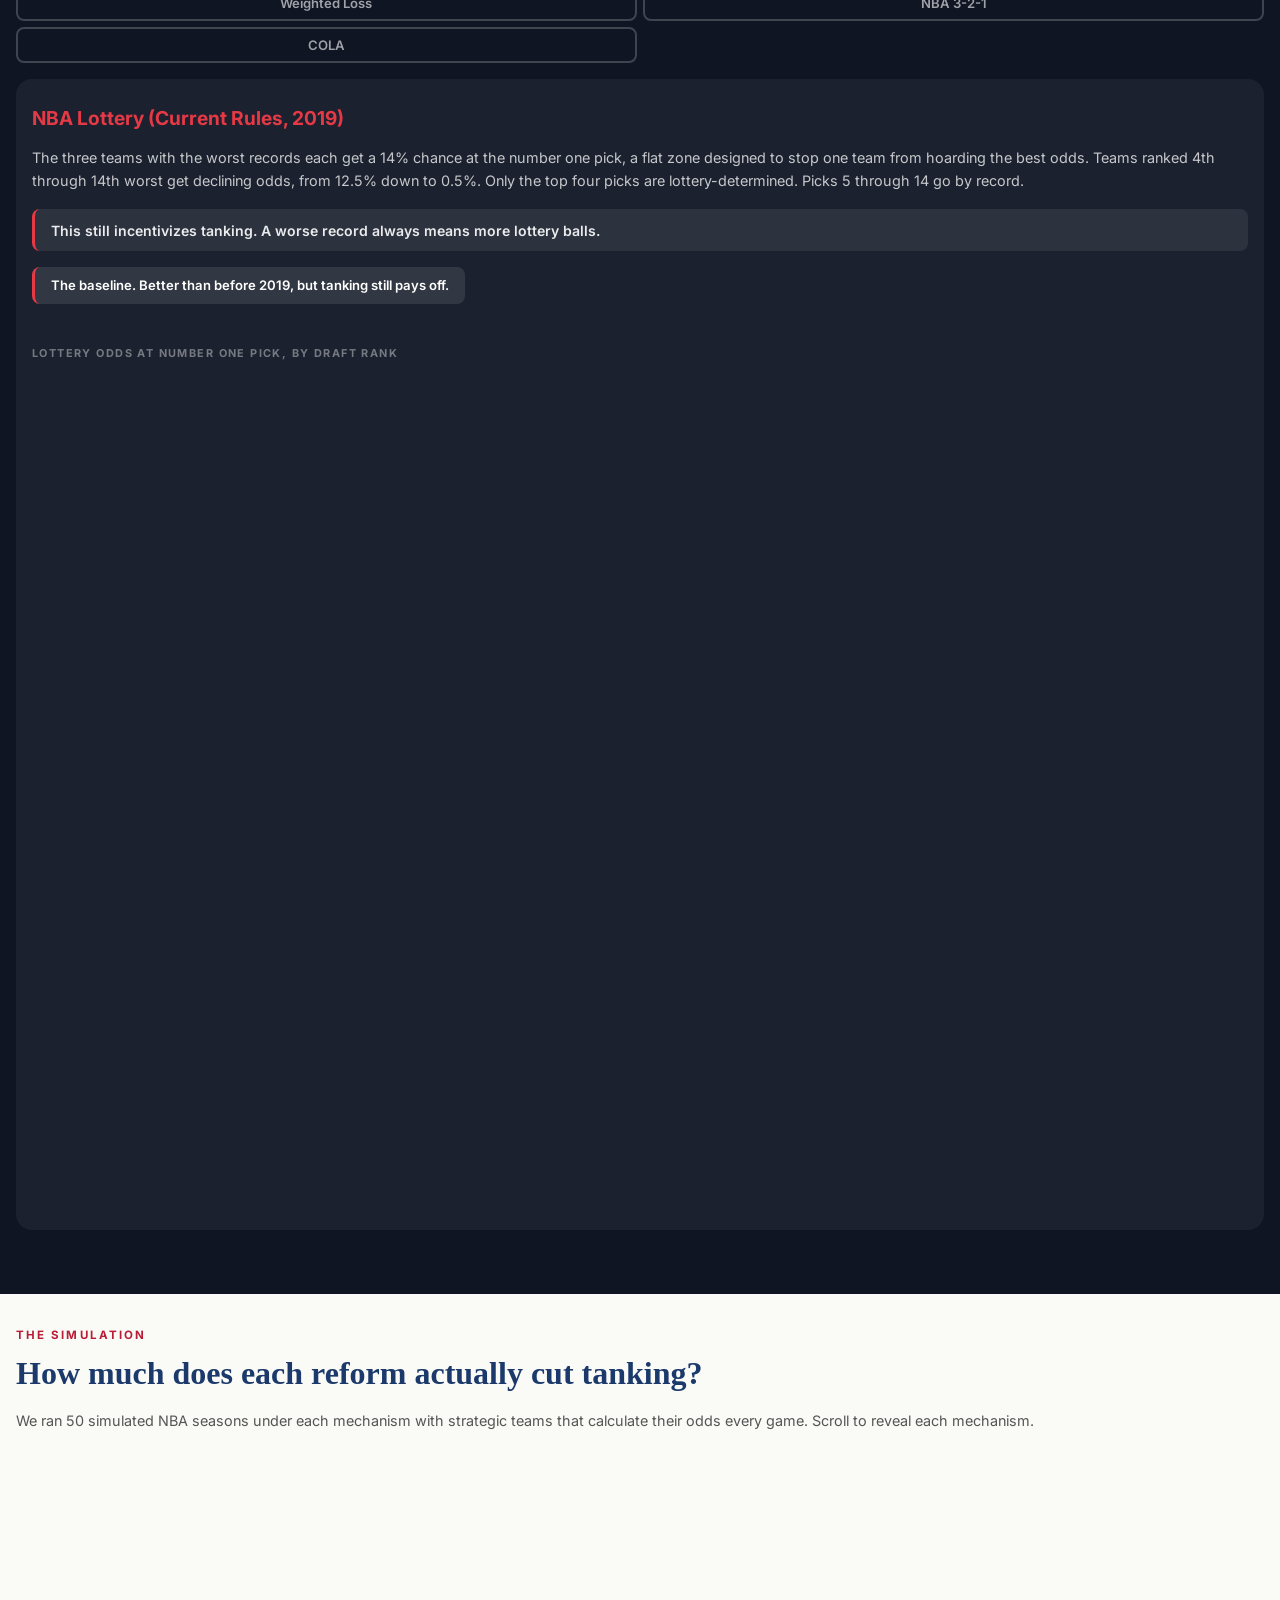
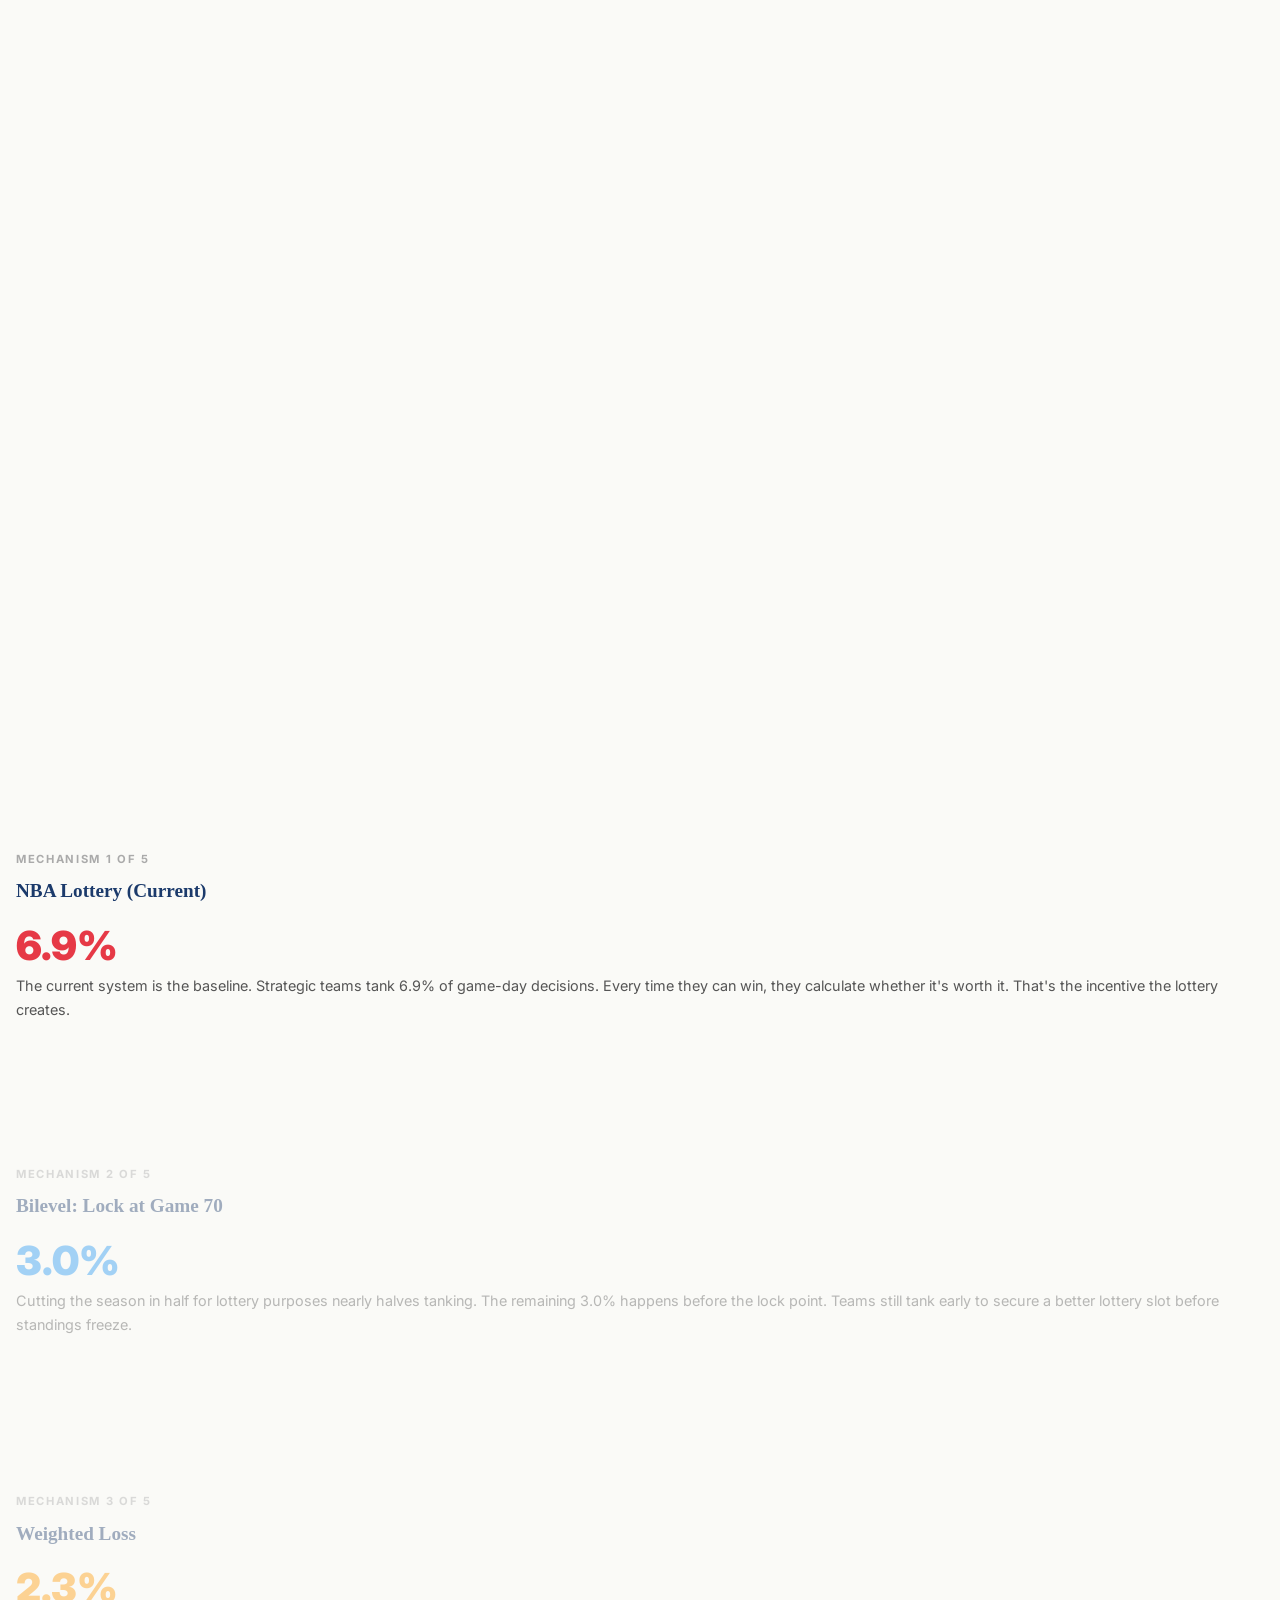
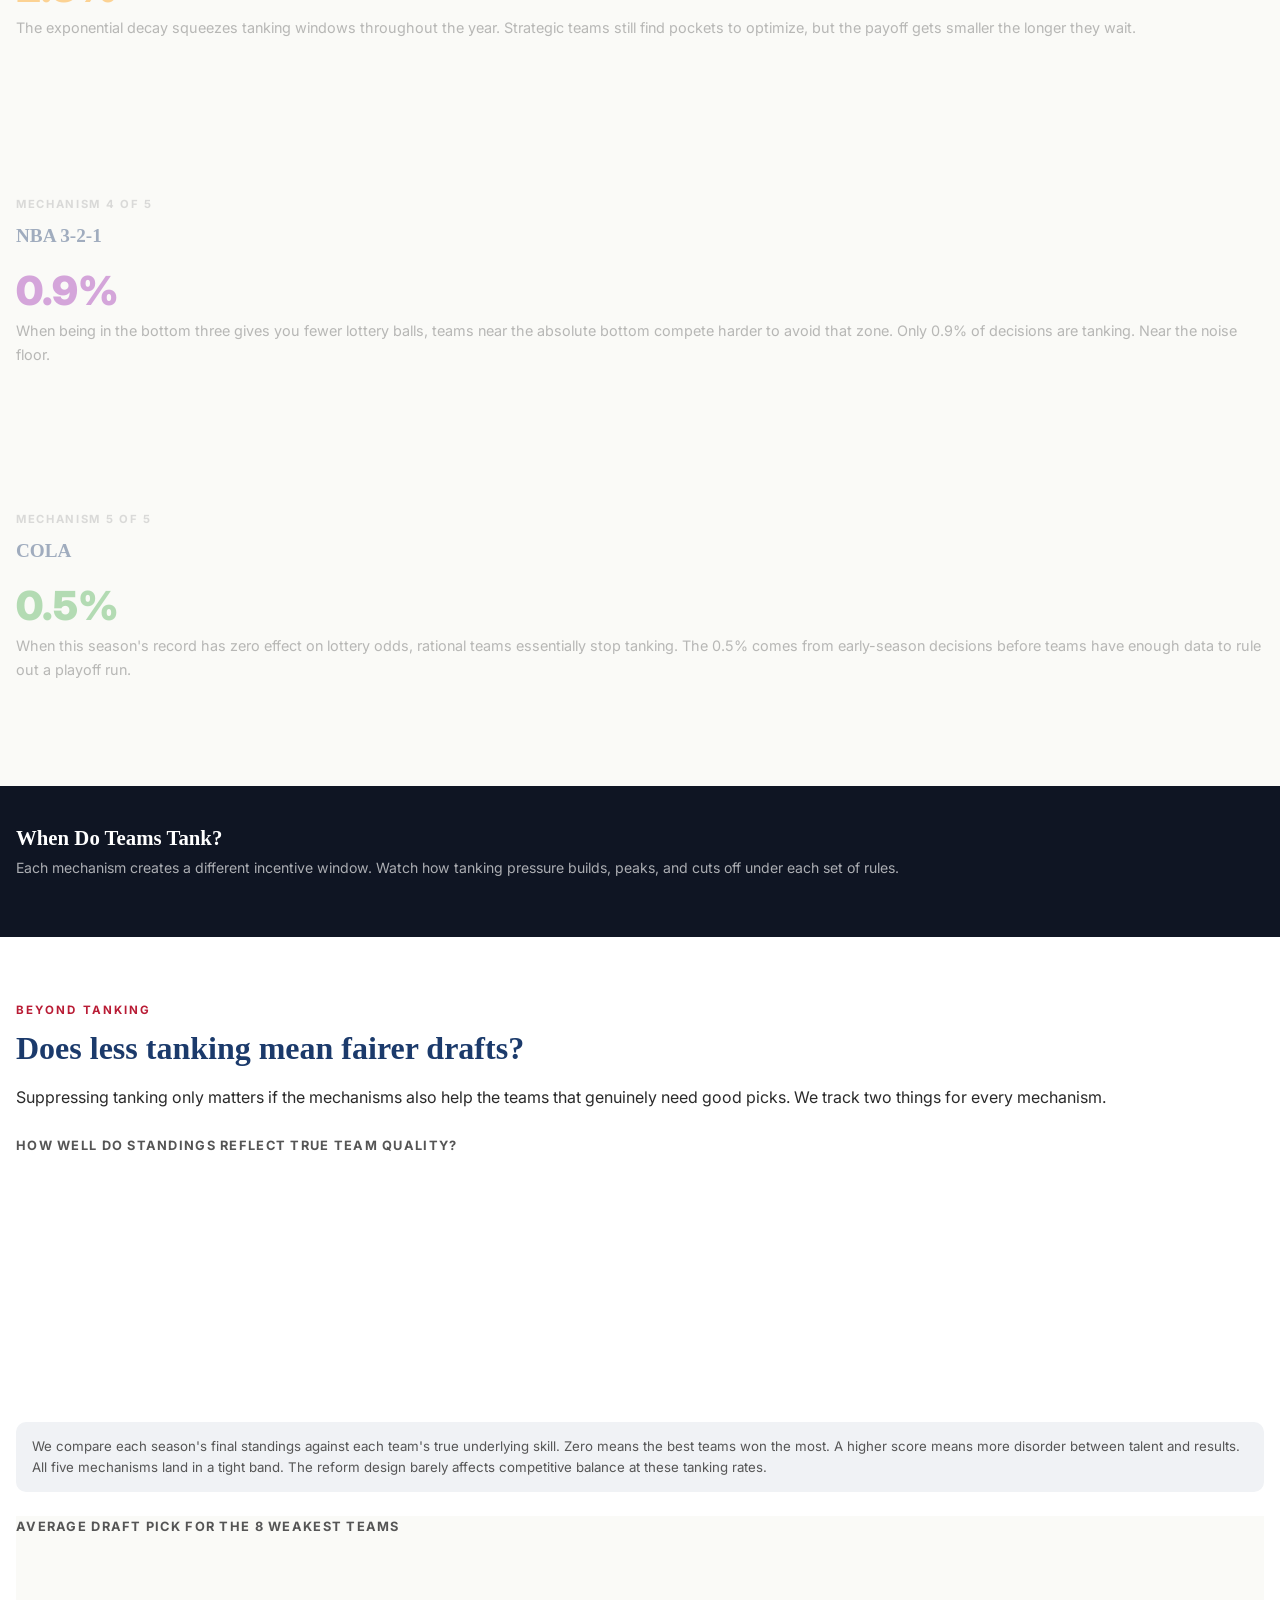
==== commit 181c8a14: "removed em dashes" ====
--- a/essay/mobile/index.html
+++ b/essay/mobile/index.html
@@ -663,7 +663,7 @@
           </div>
 
           <div class="cola-p-ref">
-            <p class="cola-p-ref-title">For reference — cost of winning a top pick</p>
+            <p class="cola-p-ref-title">For reference: cost of winning a top pick</p>
             <p class="cola-p-ref-sub">Landing a top pick resets your ticket count. The better the pick, the steeper the cost.</p>
             <div class="cola-p-ref-rows">
               <div class="cola-p-ref-row cola-p-ref-accent"><span>#1</span><span>Full reset</span><span>back to 0</span></div>
@@ -915,7 +915,7 @@
       No hints. No training on the right answer.
     </p>
     <p class="prose" style="margin-bottom: 2.5rem; font-size: 0.9rem; color: var(--gray);">
-      <strong>Methodological note:</strong> the AI agents optimize against a calibrated playoff value of 200 simulation points — the expected benefit of a playoff appearance in our model. All tanking rates below reflect that assumption. In a year with a generational prospect, the value of the top pick can exceed this threshold, and the incentive to tank returns even under 3-2-1.
+      <strong>Methodological note:</strong> the AI agents optimize against a calibrated playoff value of 200 simulation points, the expected benefit of a playoff appearance in our model. All tanking rates below reflect that assumption. In a year with a generational prospect, the value of the top pick can exceed this threshold, and the incentive to tank returns even under 3-2-1.
     </p>
   </div>
 
@@ -966,8 +966,8 @@
           <br><br>
           <strong style="color: var(--navy);">One important caveat:</strong> all of this assumes
           a normal draft year where a playoff berth (200 pts in our model) outweighs the top pick.
-          A generational talent like Wembanyama spikes pick value high enough to flip the math —
-          our simulations confirm that a sufficiently valuable top pick reverses the 3-2-1 incentive entirely.
+          A generational talent like Wembanyama spikes pick value high enough to flip the math.
+          Our simulations confirm that a sufficiently valuable top pick reverses the 3-2-1 incentive entirely.
           A human GM with a city desperate for a superstar might chase that story even when
           the numbers say not to.
         </div>
@@ -1039,7 +1039,7 @@
             If it doesn't reduce tanking in practice, they'll revisit.
           </p>
           <p style="margin-top: 0.75rem; font-size: 0.85rem; color: rgba(255,255,255,0.5);">
-            <em>Our results assume a playoff berth is worth 200 simulation points. Raise that threshold — or introduce a generational-class prospect — and the calculus shifts. The mechanism's robustness to extreme draft years remains an open question.</em>
+            <em>Our results assume a playoff berth is worth 200 simulation points. Raise that threshold, or introduce a generational-class prospect, and the calculus shifts. The mechanism's robustness to extreme draft years remains an open question.</em>
           </p>
           <div class="conclusion-stat" style="color: #f87171;">Tier A <span>2 balls vs Tier B 3 balls: the inversion</span></div>
         </div>
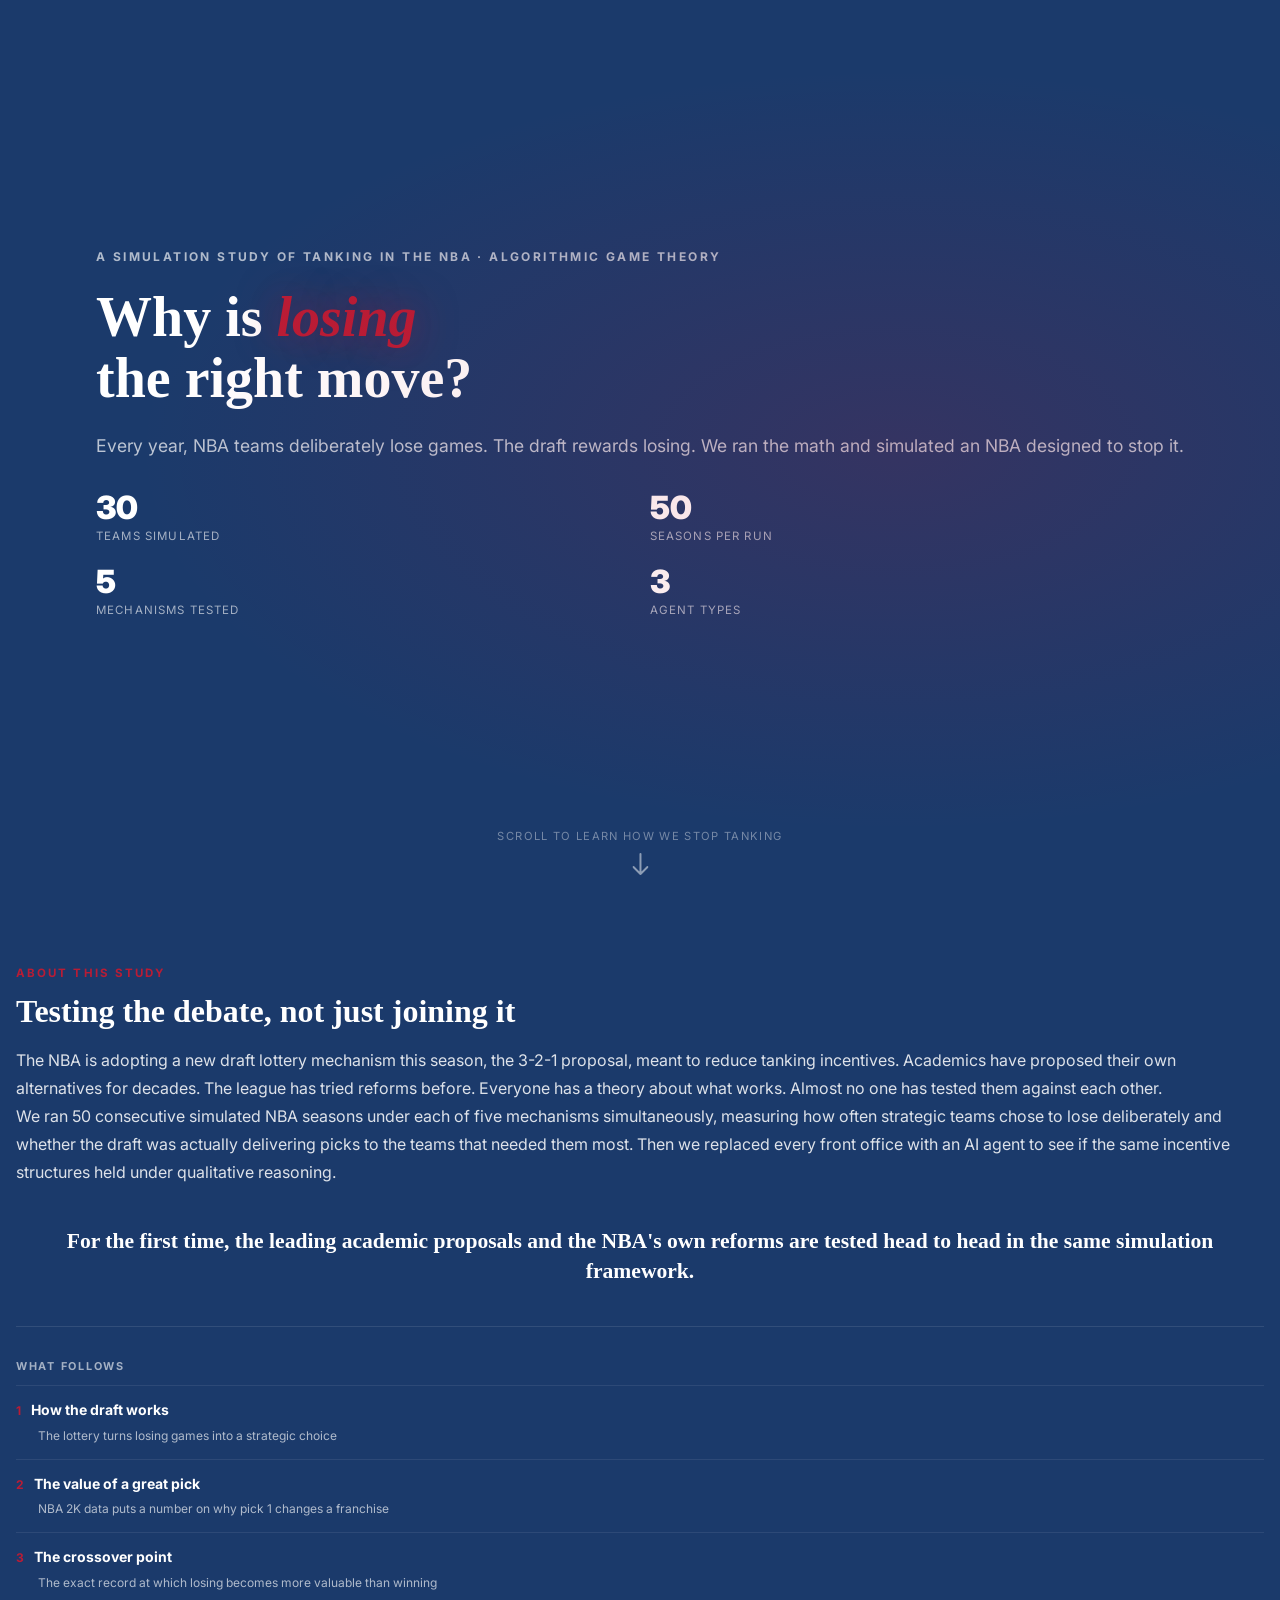
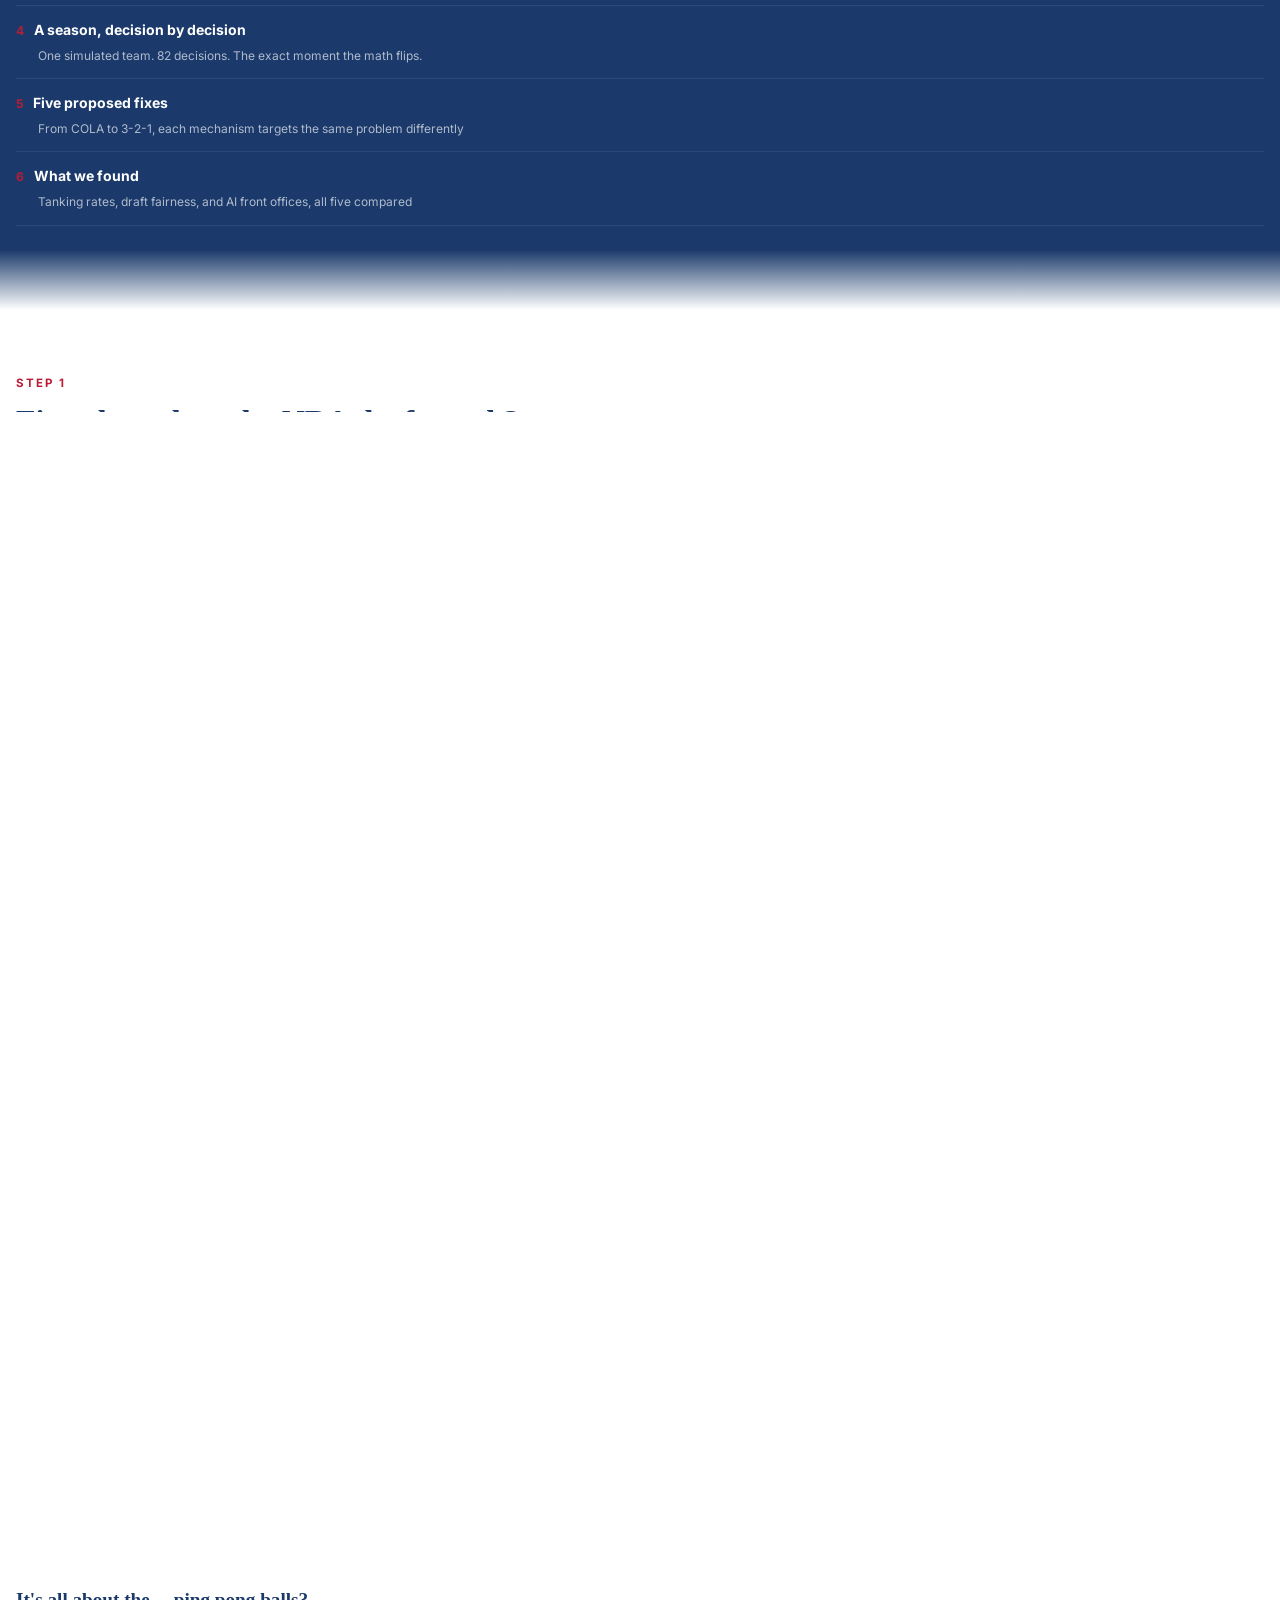
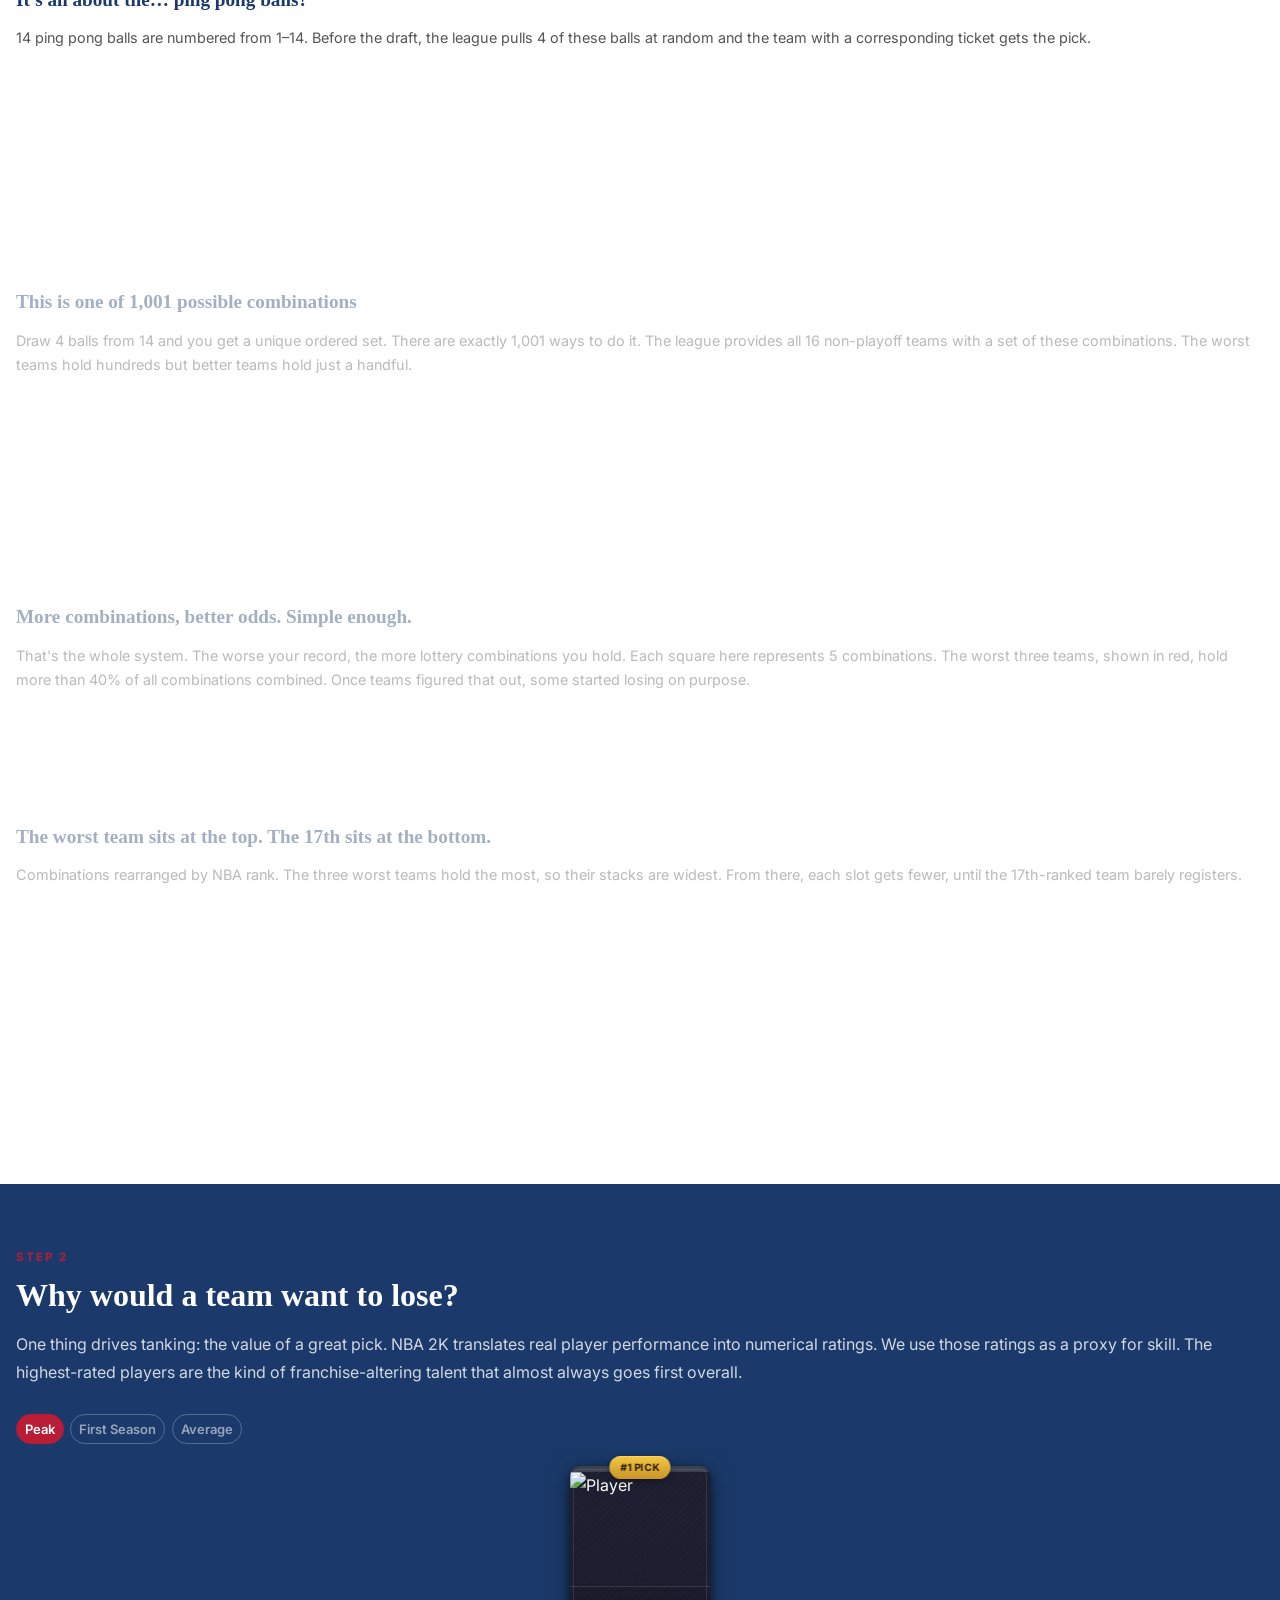
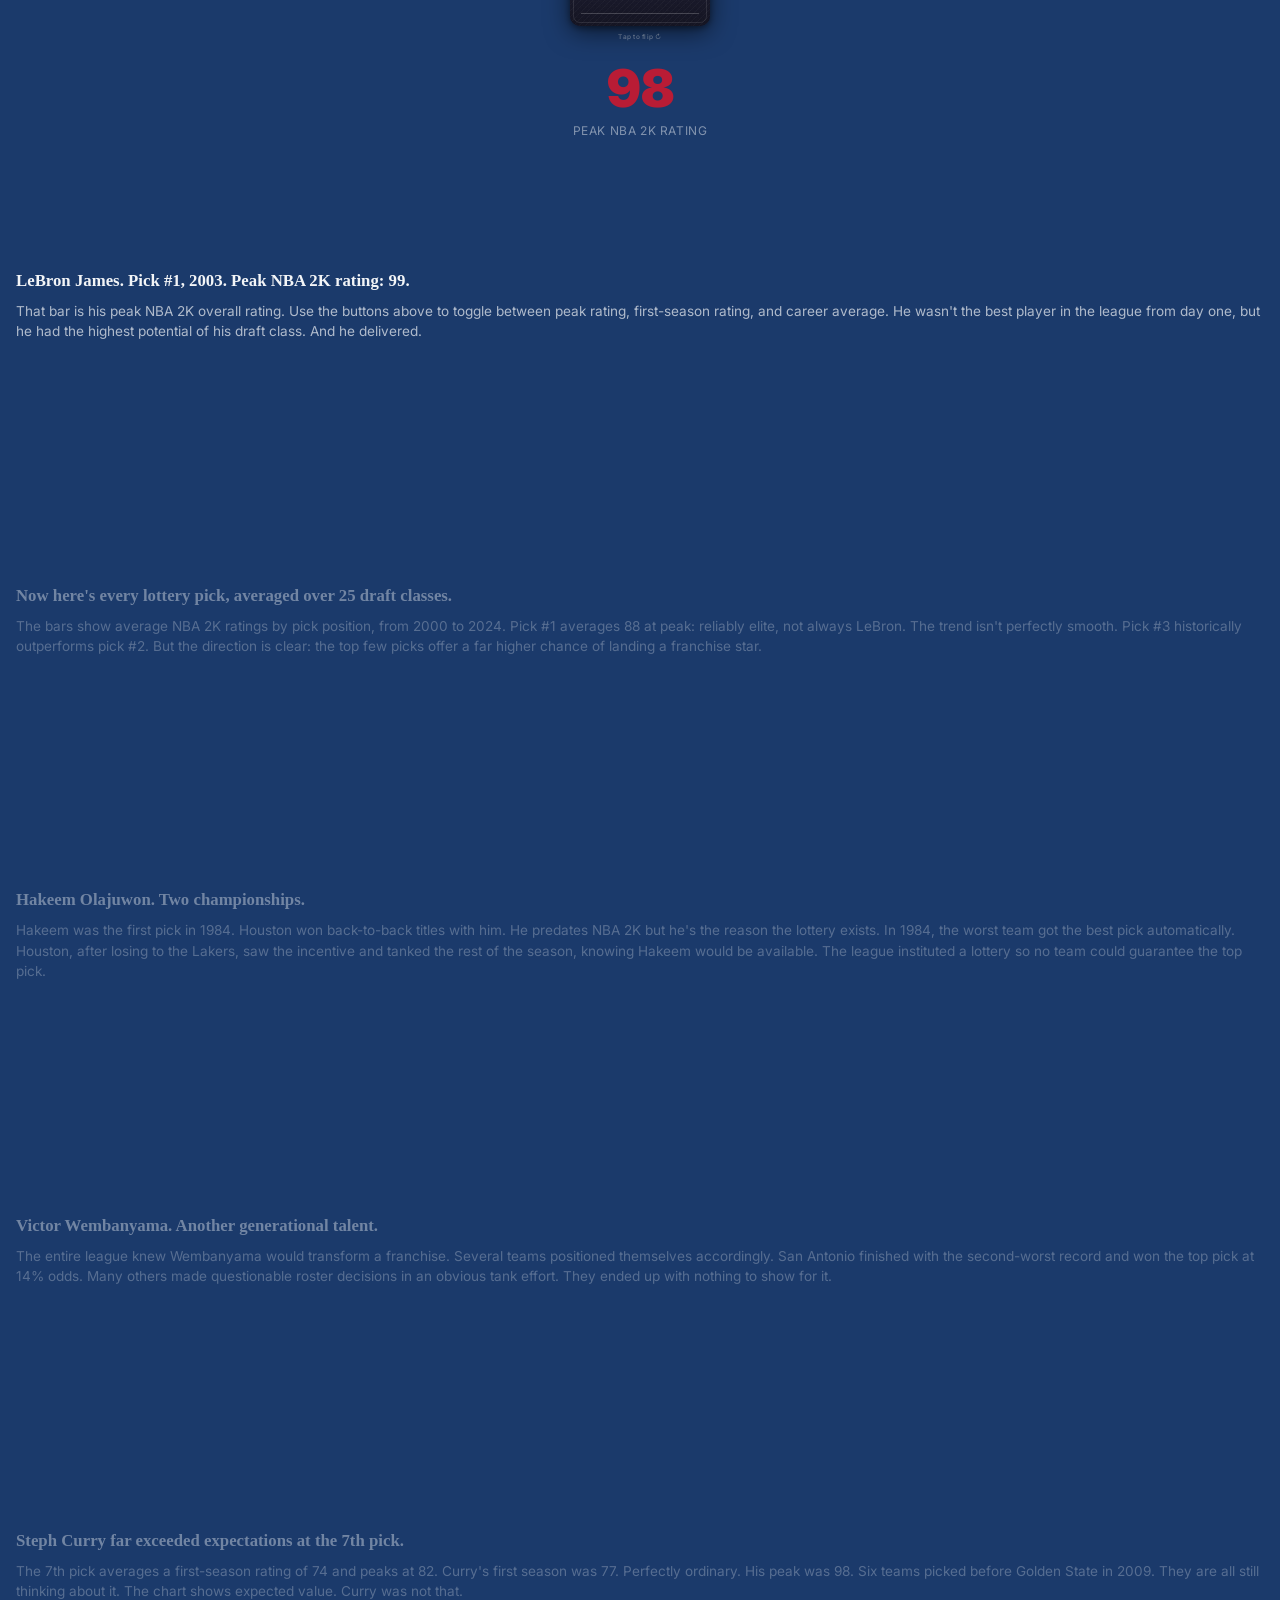
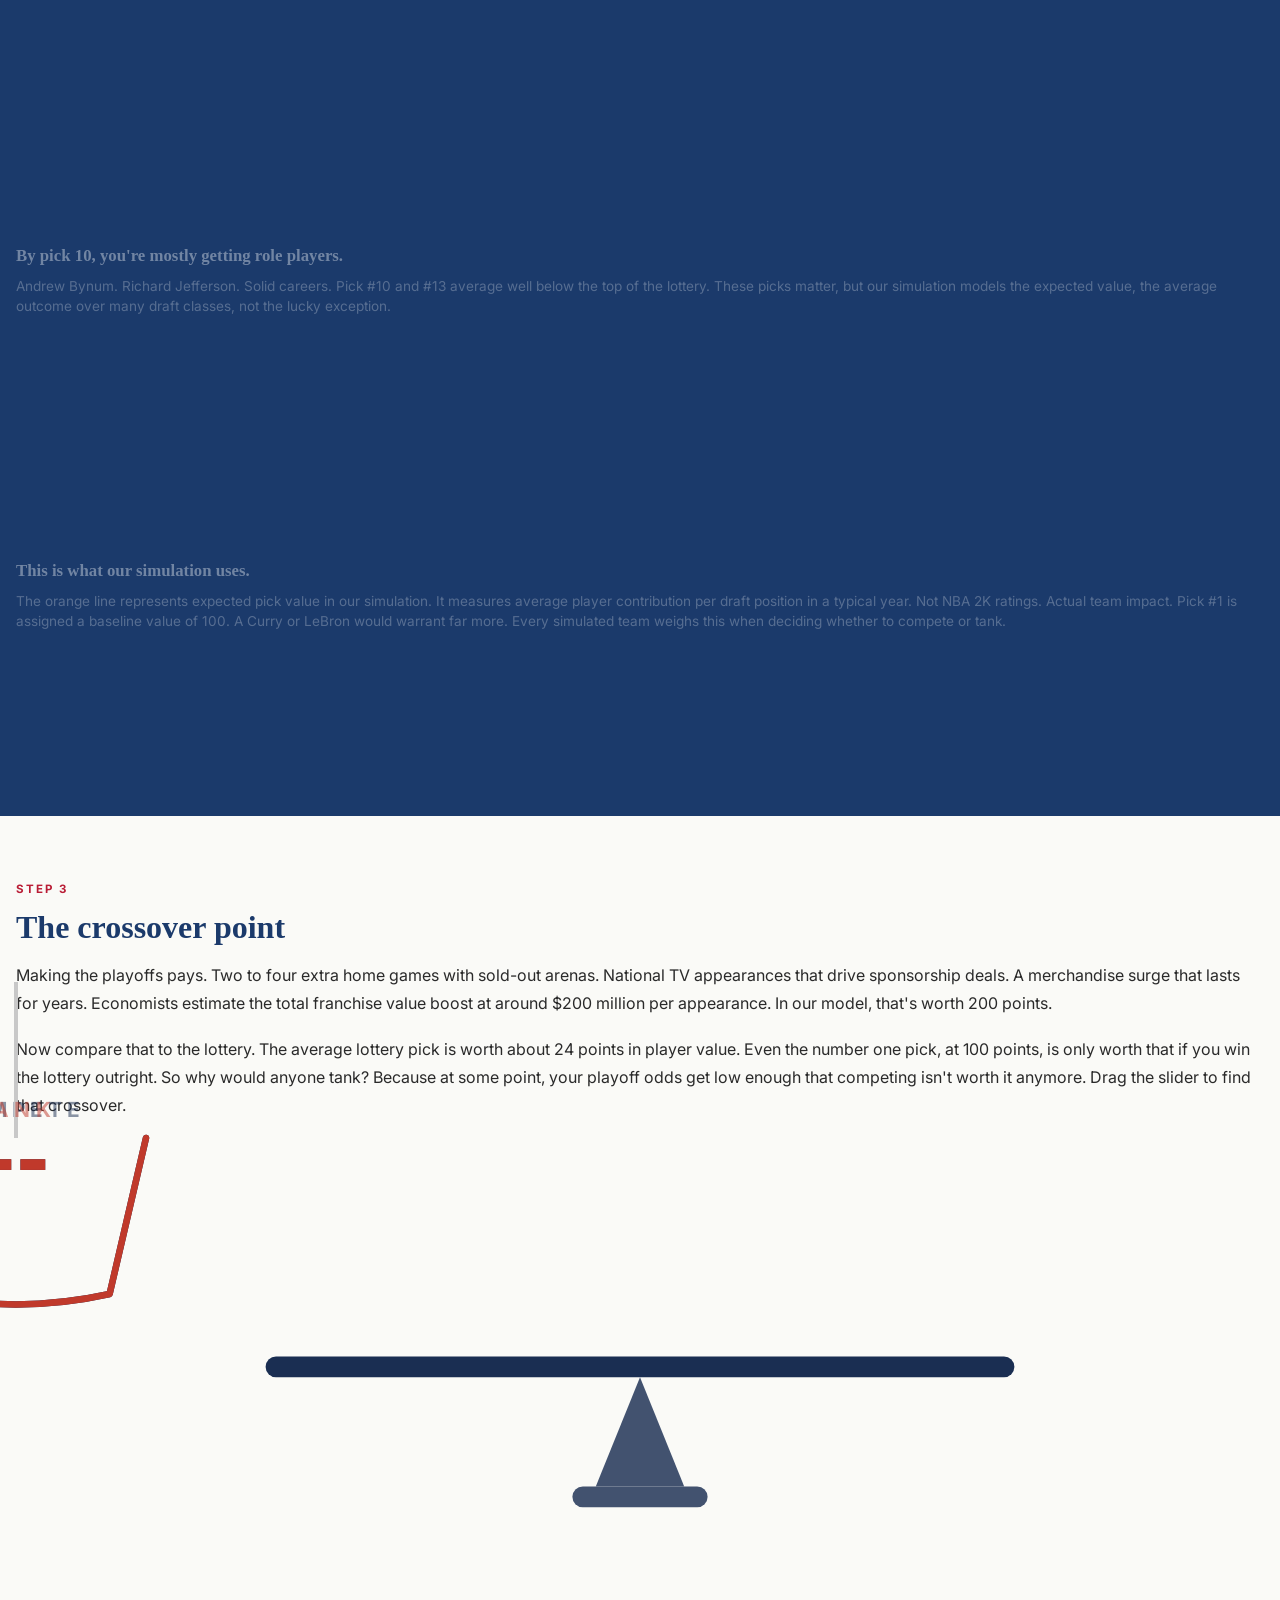
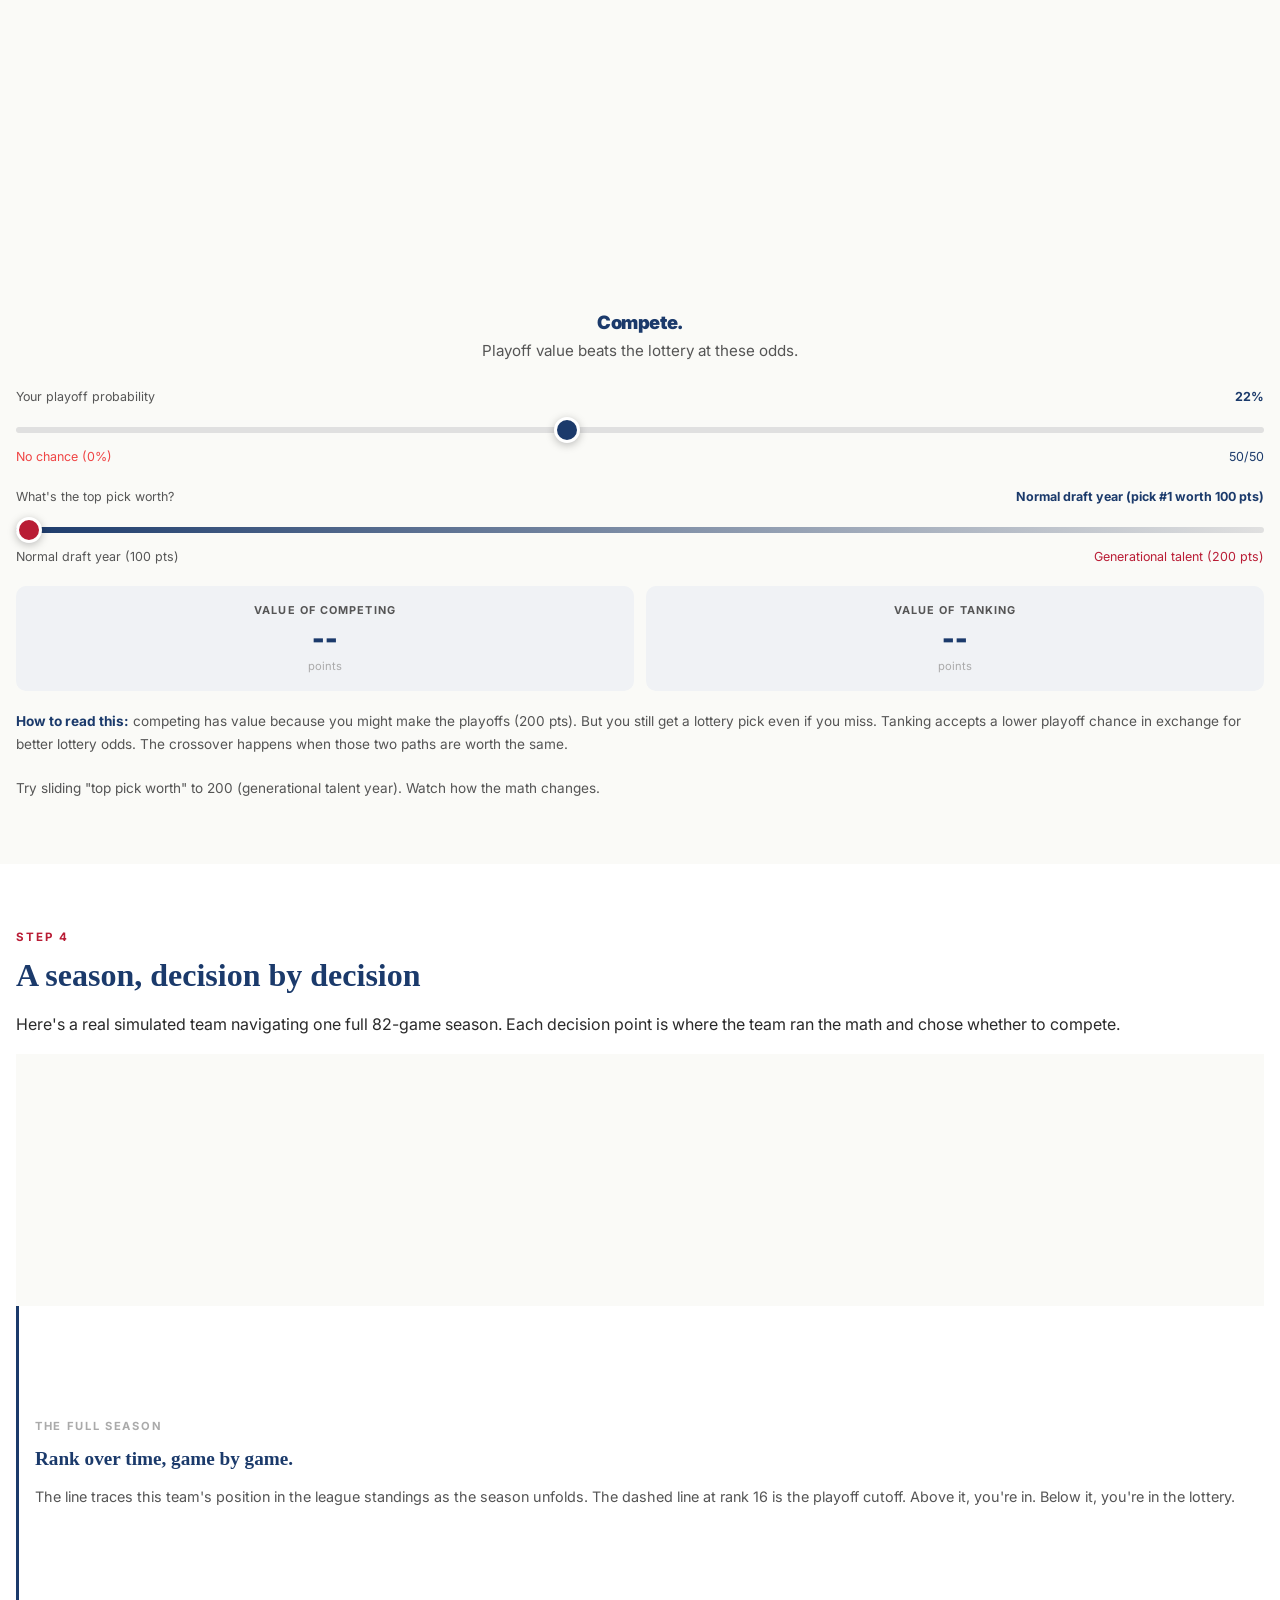
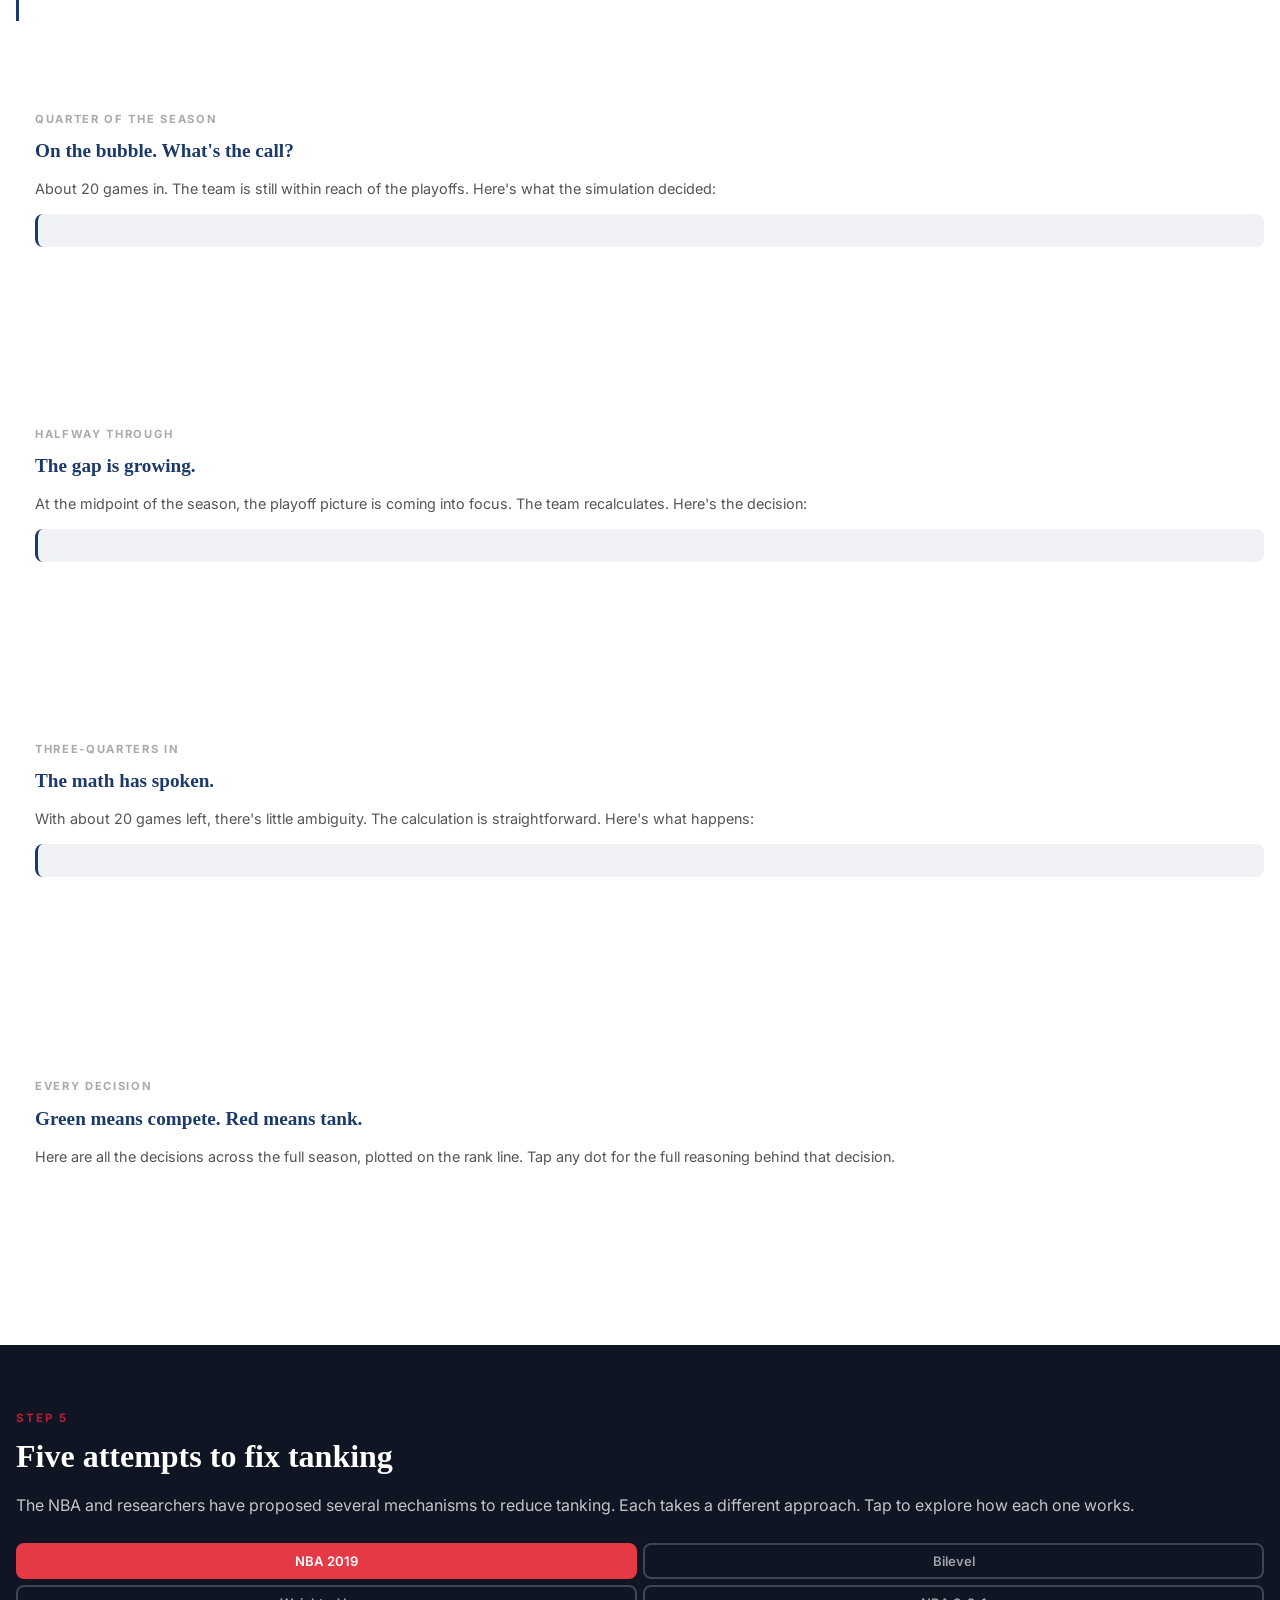
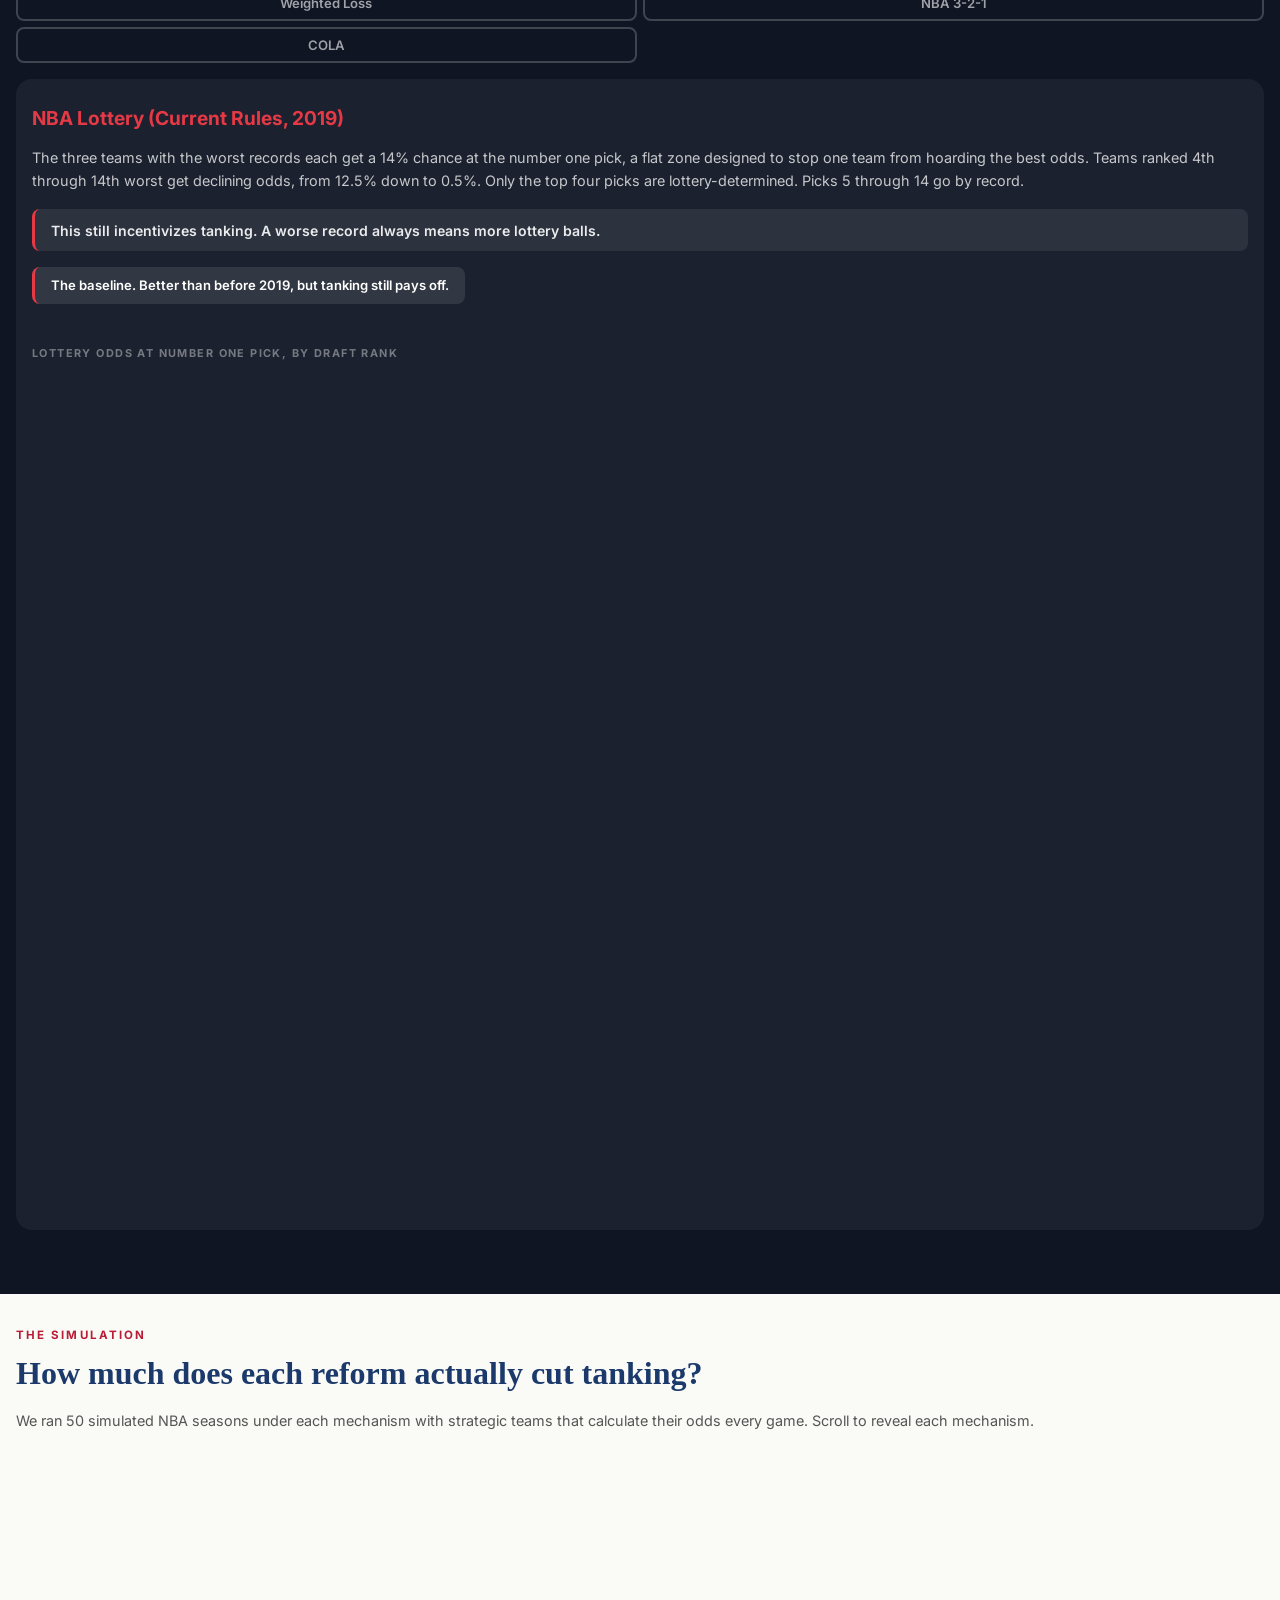
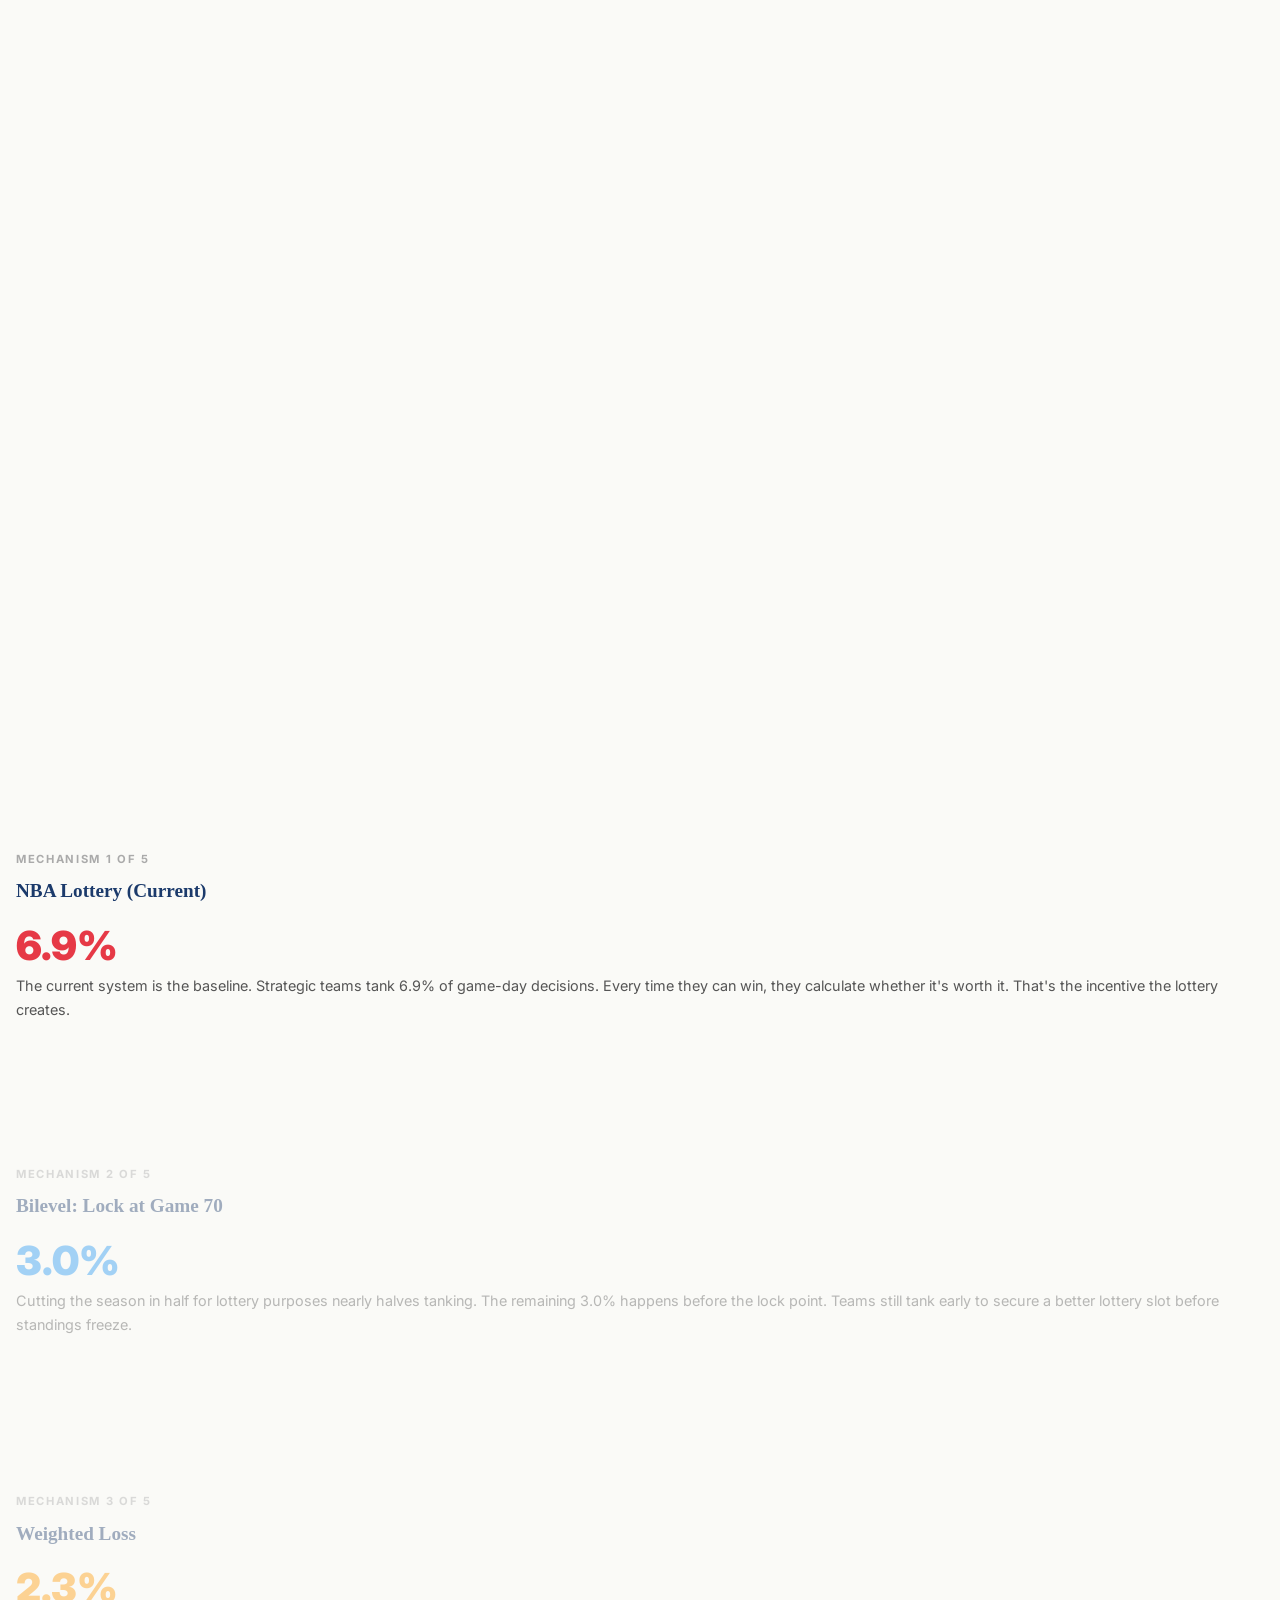
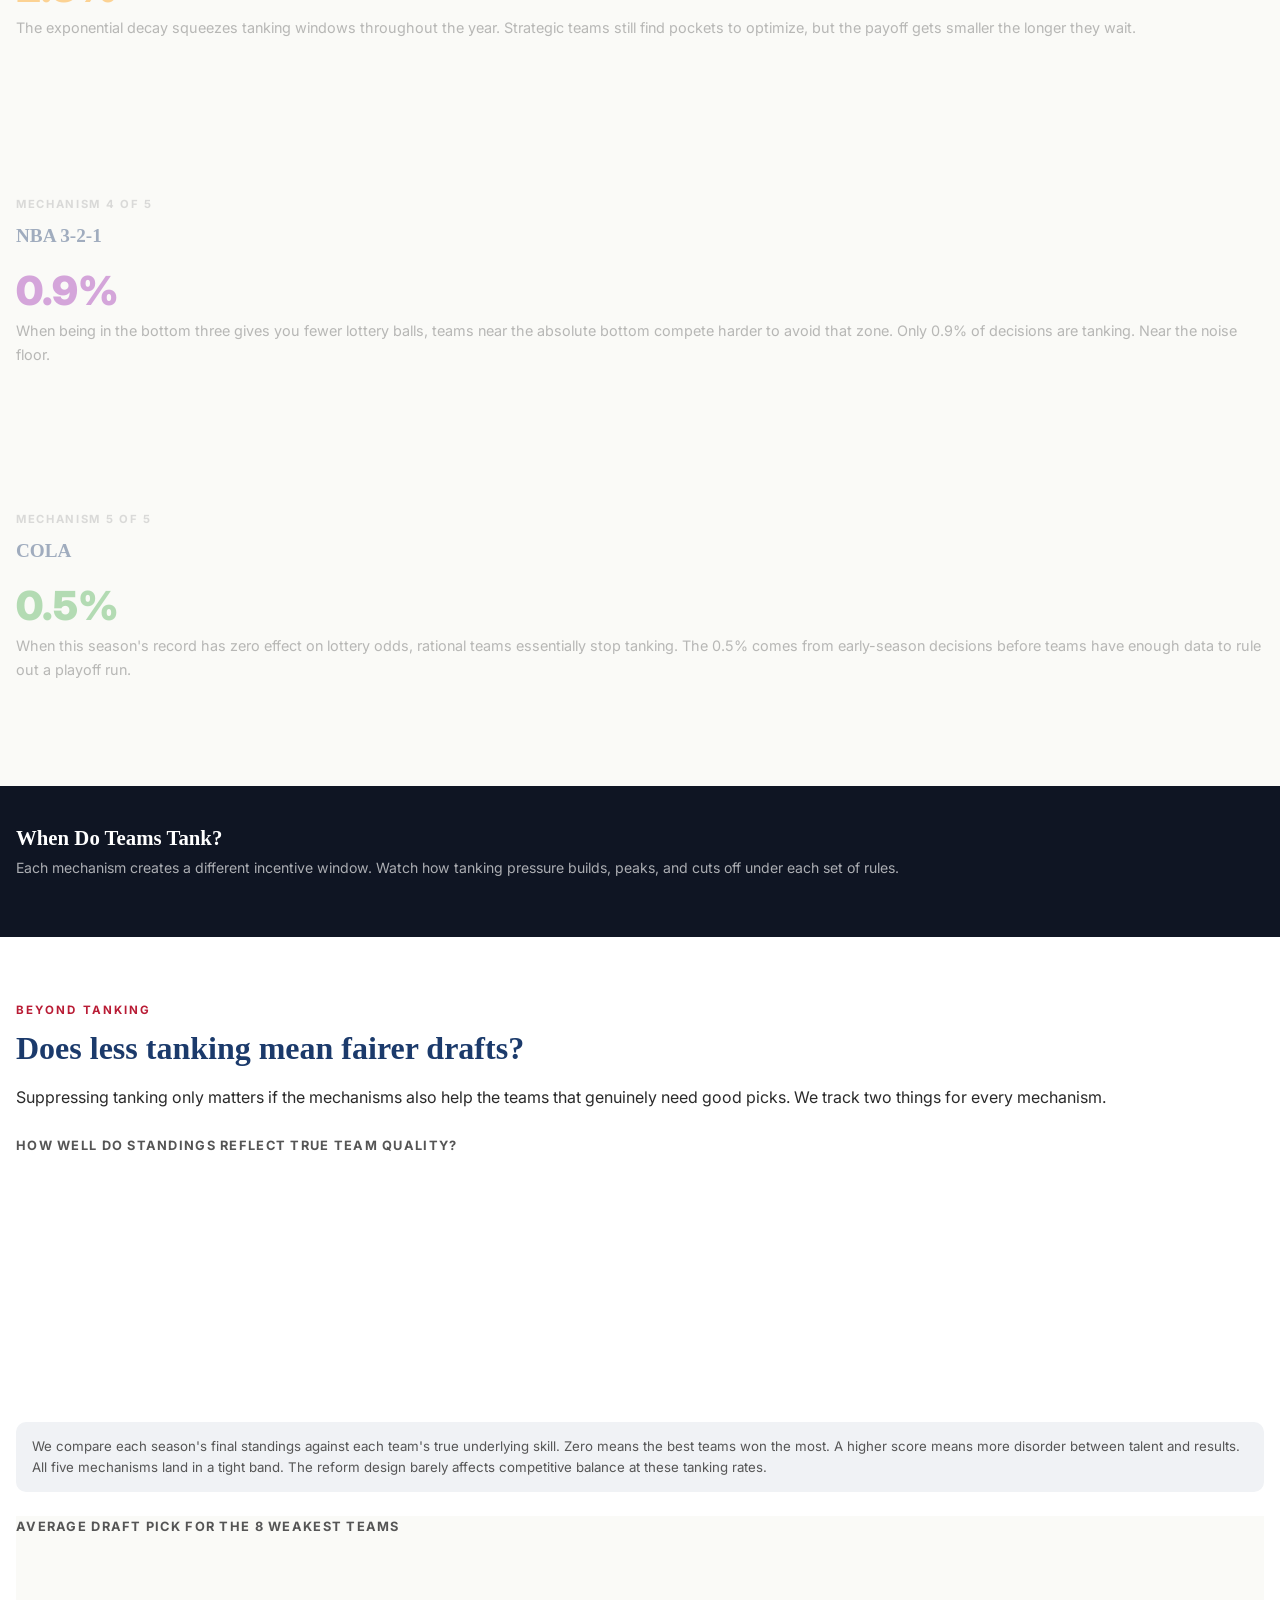
==== commit 786b28ee: "cards back" ====
--- a/essay/mobile/index.html
+++ b/essay/mobile/index.html
@@ -700,7 +700,7 @@
           <div class="reform-title" style="color: #9C27B0;">NBA 3-2-1 Proposal</div>
           <div class="reform-body">
             The NBA is introducing this as a three-year pilot. The incentive is deliberately inverted.
-            Teams ranked 4th through 10th worst get 8.1% odds at the first pick — more than anyone.
+            Teams ranked 4th through 10th worst get 8.1% odds at the first pick, more than anyone.
             The three worst teams get only 5.4%. Finishing last is now actively bad for lottery odds.
             The proposal expands the lottery to 16 teams, adding Play-In losers as eligible teams at 5.4% and 2.7%.
             Our simulation includes all 16 teams.
@@ -914,9 +914,6 @@
       game counts, and the rules of the mechanism, then had to decide: compete or tank?
       No hints. No training on the right answer.
     </p>
-    <p class="prose" style="margin-bottom: 2.5rem; font-size: 0.9rem; color: var(--gray);">
-      <strong>Methodological note:</strong> the AI agents optimize against a calibrated playoff value of 200 simulation points, the expected benefit of a playoff appearance in our model. All tanking rates below reflect that assumption. In a year with a generational prospect, the value of the top pick can exceed this threshold, and the incentive to tank returns even under 3-2-1.
-    </p>
   </div>
 
   <div class="llm-sticky-container" style="max-width: var(--max-w); margin: 0 auto; padding: 0 var(--gutter);">
@@ -963,13 +960,6 @@
           The AI correctly identifies that landing in the bottom three is
           actively bad for lottery odds and competes accordingly.
           The inversion is intuitive enough that qualitative reasoning handles it.
-          <br><br>
-          <strong style="color: var(--navy);">One important caveat:</strong> all of this assumes
-          a normal draft year where a playoff berth (200 pts in our model) outweighs the top pick.
-          A generational talent like Wembanyama spikes pick value high enough to flip the math.
-          Our simulations confirm that a sufficiently valuable top pick reverses the 3-2-1 incentive entirely.
-          A human GM with a city desperate for a superstar might chase that story even when
-          the numbers say not to.
         </div>
       </div>
 
@@ -1051,11 +1041,10 @@
     </div>
 
     <div class="final-takeaway">
-      "Teams are smarter, they are creative, and they respond — we move, they move —
-       so we're always looking to see whether there's yet a better system."
-      <div class="attribution" style="margin-top: 0.75rem; font-size: 0.85rem; font-style: normal; color: rgba(255,255,255,0.6);">
-        — Adam Silver, NBA Commissioner
-      </div>
+      <div class="final-takeaway-mark" aria-hidden="true">"</div>
+      Teams are smarter, they are creative, and they respond. We move, they move.
+      So we're always looking to see whether there's yet a better system.
+      <div class="final-takeaway-attribution">Adam Silver, NBA Commissioner</div>
     </div>
 
     <div class="attribution">
@@ -1087,6 +1076,11 @@
         <div class="bib-desc">Our full paper. The math behind all of this, with proofs and complete simulation results.</div>
         <span class="bib-link">Full paper ↗</span>
       </a>
+      <div class="bib-item">
+        <span class="bib-type-tag bib-type-assumption">Assumption used throughout</span>
+        <div class="bib-title">A note on simulation assumptions</div>
+        <div class="bib-desc">All tanking rates in this essay assume a playoff berth is worth 200 simulation points, calibrated to reflect typical franchise value and competitive incentives. This is consistent with Kazachkov 2020. In a year with a generational prospect, the value of the top pick can exceed this threshold and the tanking incentive returns even under 3-2-1. The mechanism's robustness to extreme draft years remains an open question.</div>
+      </div>
       <a class="bib-item" href="https://github.com/GrantValentine/AGT_Tanking_Simulations" target="_blank" rel="noopener">
         <span class="bib-type-tag bib-type-code">Code</span>
         <div class="bib-title">AGT Tanking Simulations (GitHub)</div>
@@ -1095,37 +1089,37 @@
       </a>
       <a class="bib-item" href="https://www.sloansportsconference.com/research-papers/a-no-tanking-draft-allocation-policy" target="_blank" rel="noopener">
         <span class="bib-type-tag bib-type-proposal">Proposal</span>
-        <div class="bib-title">Banchio &amp; Munro (2020) — "A No-Tanking Draft Allocation Policy"</div>
+        <div class="bib-title">Banchio &amp; Munro (2020). "A No-Tanking Draft Allocation Policy"</div>
         <div class="bib-desc">Proposes the COLA mechanism. Proves that carry-over tickets effectively remove the tanking incentive when record has no effect on lottery position.</div>
         <span class="bib-link">MIT Sloan paper ↗</span>
       </a>
       <a class="bib-item" href="https://akazachk.github.io/pubs/tanking.pdf" target="_blank" rel="noopener">
         <span class="bib-type-tag bib-type-proposal">Proposal</span>
-        <div class="bib-title">Kazachkov &amp; Vardi (2020) — "On Tanking and Competitive Balance"</div>
+        <div class="bib-title">Kazachkov &amp; Vardi (2020). "On Tanking and Competitive Balance"</div>
         <div class="bib-desc">The original proposal for locking draft position mid-season. The theoretical foundation for the Bilevel mechanism we test here.</div>
         <span class="bib-link">PDF ↗</span>
       </a>
       <a class="bib-item" href="https://www.researchgate.net/publication/400395501_Carry-Over_Lottery_Allocation_Practical_Incentive-Compatible_Drafts" target="_blank" rel="noopener">
         <span class="bib-type-tag bib-type-proposal">Proposal</span>
-        <div class="bib-title">Highley et al. (2026) — "Carry-Over Lottery Allocation"</div>
+        <div class="bib-title">Highley et al. (2026). "Carry-Over Lottery Allocation"</div>
         <div class="bib-desc">Full theoretical treatment of the COLA mechanism, with proofs of incentive compatibility and simulation results across league configurations.</div>
         <span class="bib-link">PDF ↗</span>
       </a>
       <a class="bib-item" href="https://www.jstor.org/stable/10.1086/323930" target="_blank" rel="noopener">
         <span class="bib-type-tag bib-type-empirical">Empirical</span>
-        <div class="bib-title">Taylor &amp; Trogdon (2002) — "Losing to Win"</div>
+        <div class="bib-title">Taylor &amp; Trogdon (2002). "Losing to Win"</div>
         <div class="bib-desc">Early empirical evidence that NBA teams strategically lose games near the end of the season to improve draft position. The paper that established tanking as a real phenomenon.</div>
         <span class="bib-link">JSTOR ↗</span>
       </a>
       <a class="bib-item" href="https://www.researchgate.net/publication/381102453_On_the_Incentive_Structure_of_Tournaments_Evidence_from_the_National_Basketball_Association's_Draft_Lottery" target="_blank" rel="noopener">
         <span class="bib-type-tag bib-type-empirical">Empirical</span>
-        <div class="bib-title">Schmidt (2024) — "On the Incentive Structure of Tournaments"</div>
+        <div class="bib-title">Schmidt (2024). "On the Incentive Structure of Tournaments"</div>
         <div class="bib-desc">Recent empirical update on tanking behavior under the 2019 NBA lottery reform. Measures whether the flat zone actually changed team behavior.</div>
         <span class="bib-link">ResearchGate ↗</span>
       </a>
       <a class="bib-item" href="https://www.jstor.org/stable/44735159" target="_blank" rel="noopener">
         <span class="bib-type-tag bib-type-empirical">Empirical</span>
-        <div class="bib-title">Lenten (2016) — "Mitigation of Perverse Incentives in Professional Sports Leagues"</div>
+        <div class="bib-title">Lenten (2016). "Mitigation of Perverse Incentives in Professional Sports Leagues"</div>
         <div class="bib-desc">Competitive balance research across sports leagues. The foundation for thinking about how draft mechanisms affect league health over time.</div>
         <span class="bib-link">JSTOR ↗</span>
       </a>
--- a/essay/mobile/style.css
+++ b/essay/mobile/style.css
@@ -1169,17 +1169,40 @@
 }
 
 .final-takeaway {
-  margin-top: 2rem;
-  padding: 1.4rem;
-  border-radius: 14px;
-  background: rgba(200,16,46,0.2);
-  border: 1px solid rgba(200,16,46,0.4);
+  margin: 48px auto;
+  max-width: 100%;
+  padding: 0 0.5rem;
+  text-align: center;
   font-family: var(--serif);
-  font-size: clamp(1rem, 3.5vw, 1.3rem);
-  font-style: italic;
+  font-size: 18px;
+  font-style: normal;
+  font-weight: 400;
   color: white;
-  line-height: 1.5;
-  text-align: center;
+  line-height: 1.6;
+}
+
+.final-takeaway-mark {
+  display: block;
+  font-size: 52px;
+  line-height: 0.85;
+  color: rgba(200,16,46,0.28);
+  font-family: var(--serif);
+  font-style: normal;
+  font-weight: 700;
+  margin-bottom: 0.1rem;
+  user-select: none;
+}
+
+.final-takeaway-attribution {
+  display: block;
+  margin-top: 1rem;
+  font-size: 11px;
+  font-variant: small-caps;
+  letter-spacing: 0.08em;
+  color: rgba(255,255,255,0.42);
+  font-style: normal;
+  font-weight: 400;
+  font-family: var(--sans);
 }
 
 .attribution {
@@ -1256,10 +1279,11 @@
   border-radius: 4px;
   margin-bottom: 0.35rem;
 }
-.bib-type-paper    { background: rgba(200,16,46,0.12);  color: var(--red);   border: 1px solid rgba(200,16,46,0.3);  }
-.bib-type-code     { background: rgba(27,58,107,0.12);  color: var(--navy);  border: 1px solid rgba(27,58,107,0.3);  }
-.bib-type-proposal { background: rgba(33,150,243,0.12); color: #2196F3;      border: 1px solid rgba(33,150,243,0.3); }
-.bib-type-empirical{ background: rgba(76,175,80,0.12);  color: #388e3c;      border: 1px solid rgba(76,175,80,0.3);  }
+.bib-type-paper      { background: rgba(200,16,46,0.12);  color: var(--red);   border: 1px solid rgba(200,16,46,0.3);  }
+.bib-type-code       { background: rgba(27,58,107,0.12);  color: var(--navy);  border: 1px solid rgba(27,58,107,0.3);  }
+.bib-type-proposal   { background: rgba(33,150,243,0.12); color: #2196F3;      border: 1px solid rgba(33,150,243,0.3); }
+.bib-type-empirical  { background: rgba(76,175,80,0.12);  color: #388e3c;      border: 1px solid rgba(76,175,80,0.3);  }
+.bib-type-assumption { background: rgba(245,158,11,0.1);  color: #92400e;      border: 1px solid rgba(245,158,11,0.28); }
 
 /* ── Utility ──────────────────────────────────────────────────── */
 .sr-only {
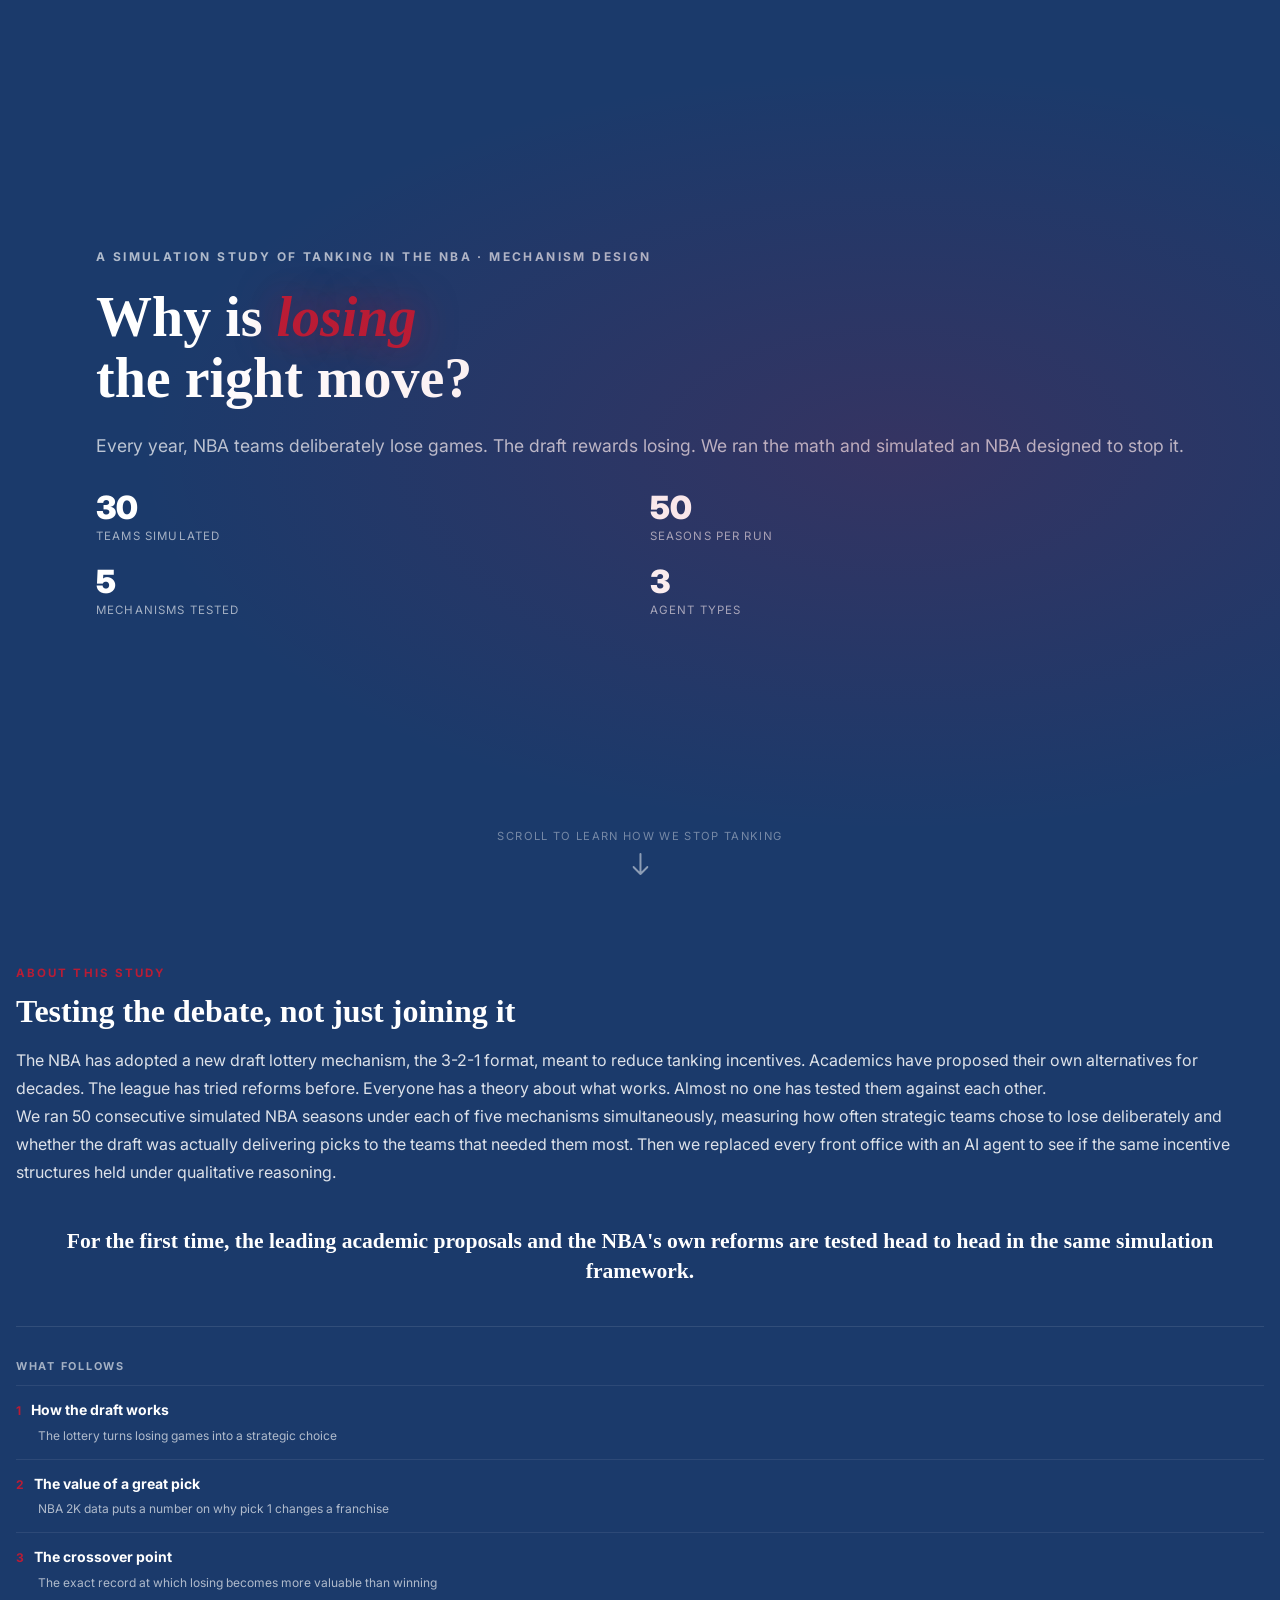
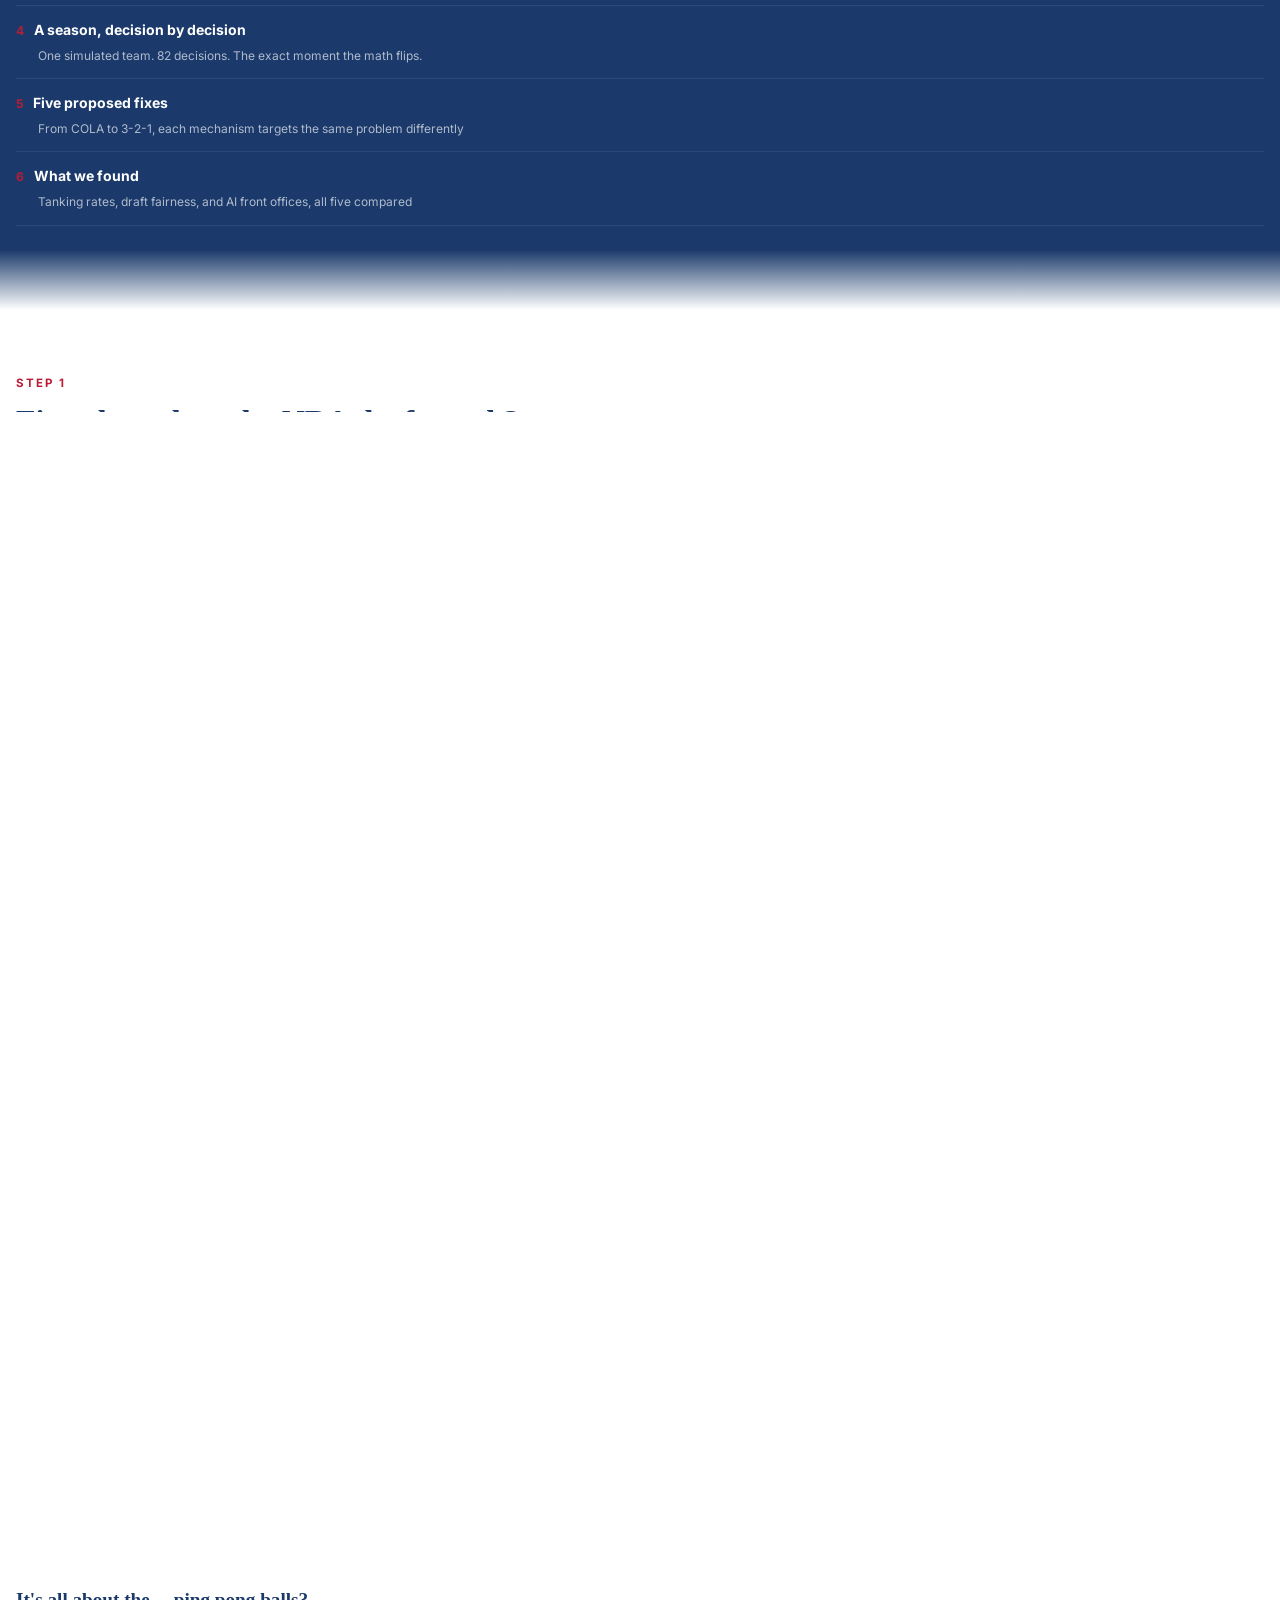
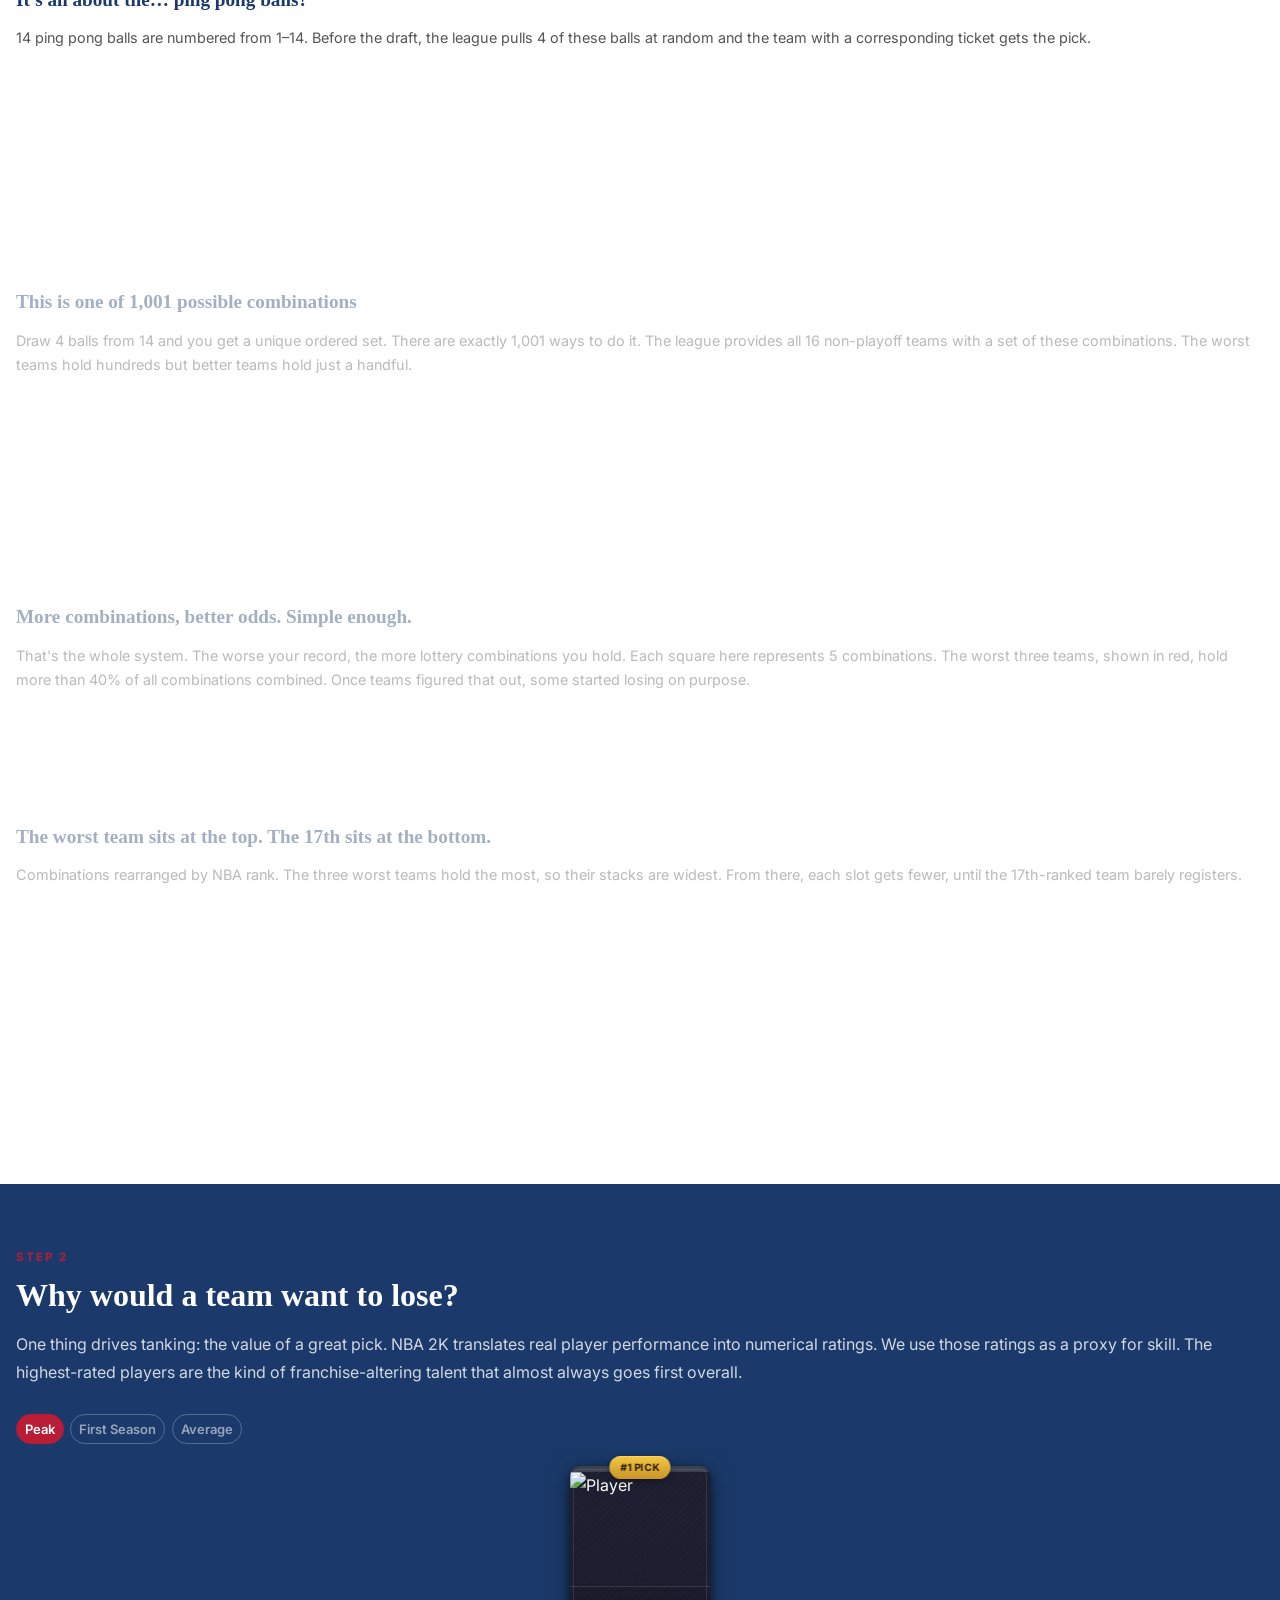
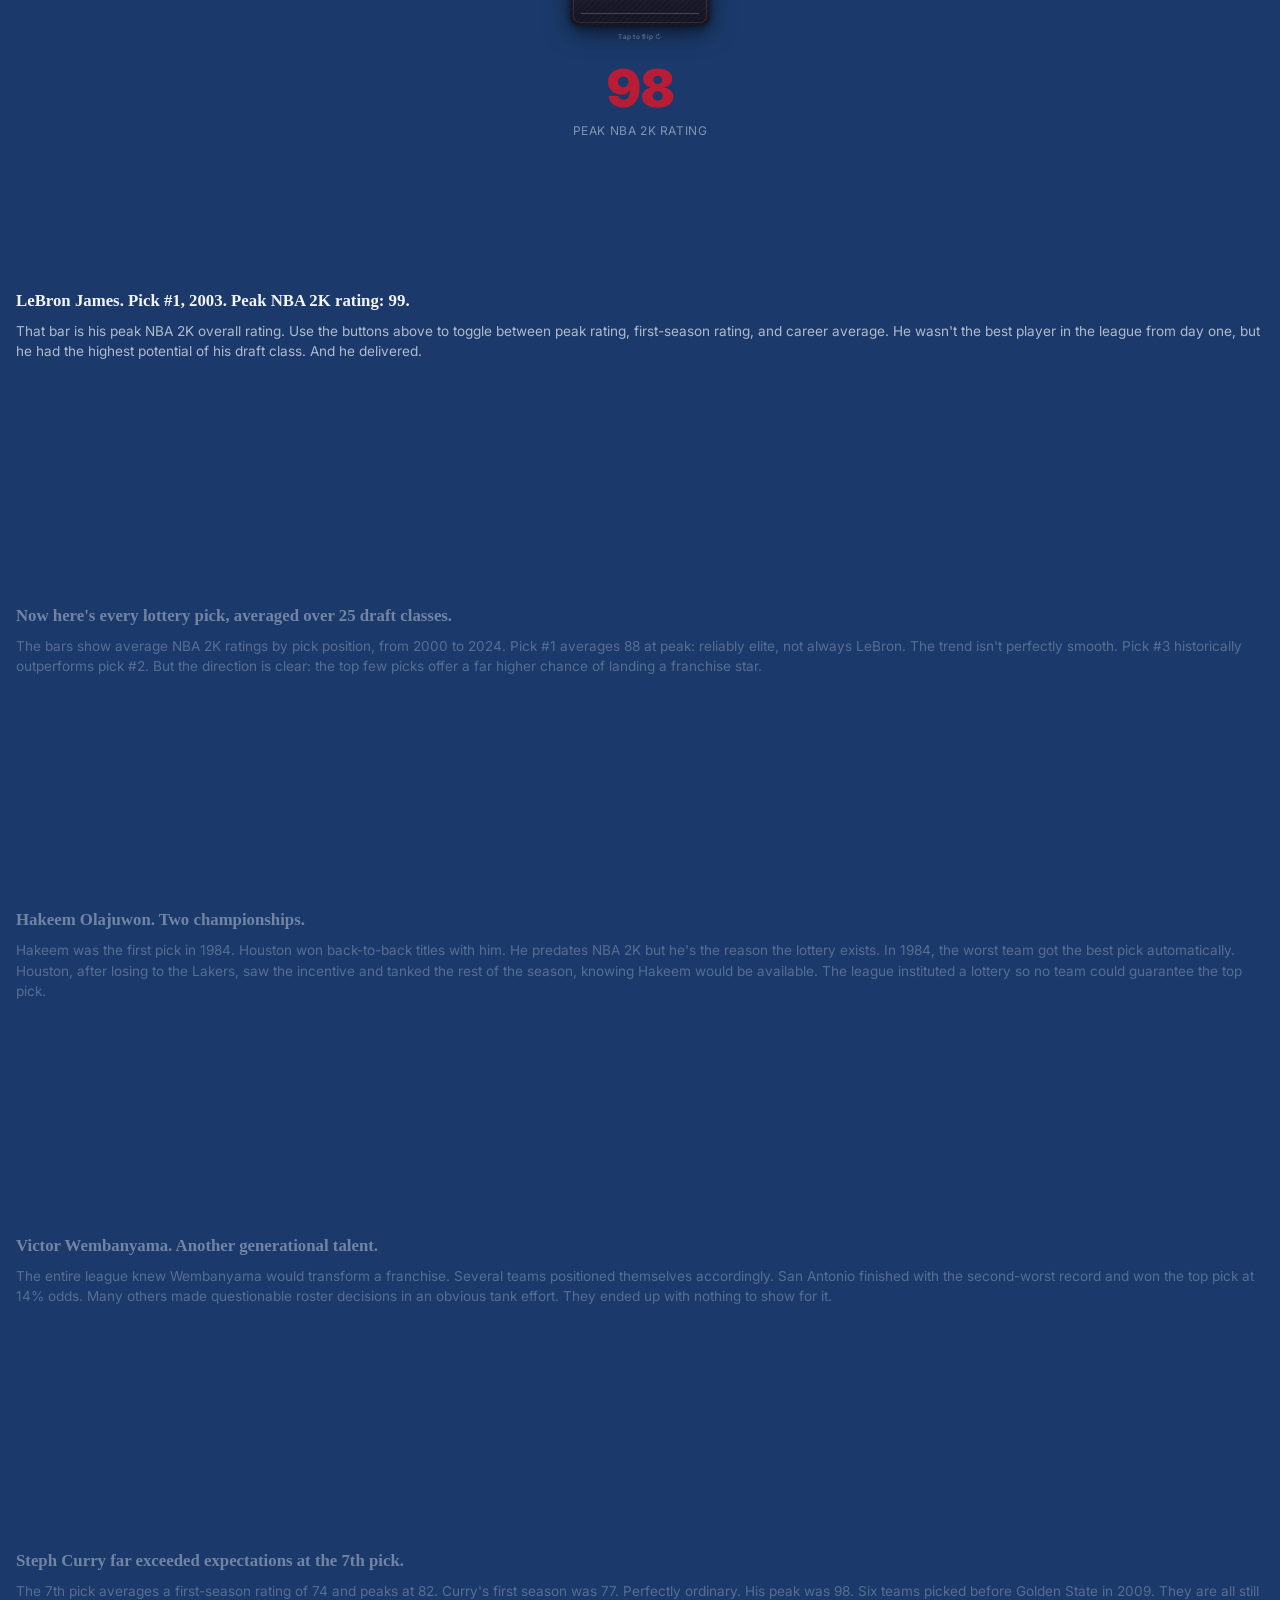
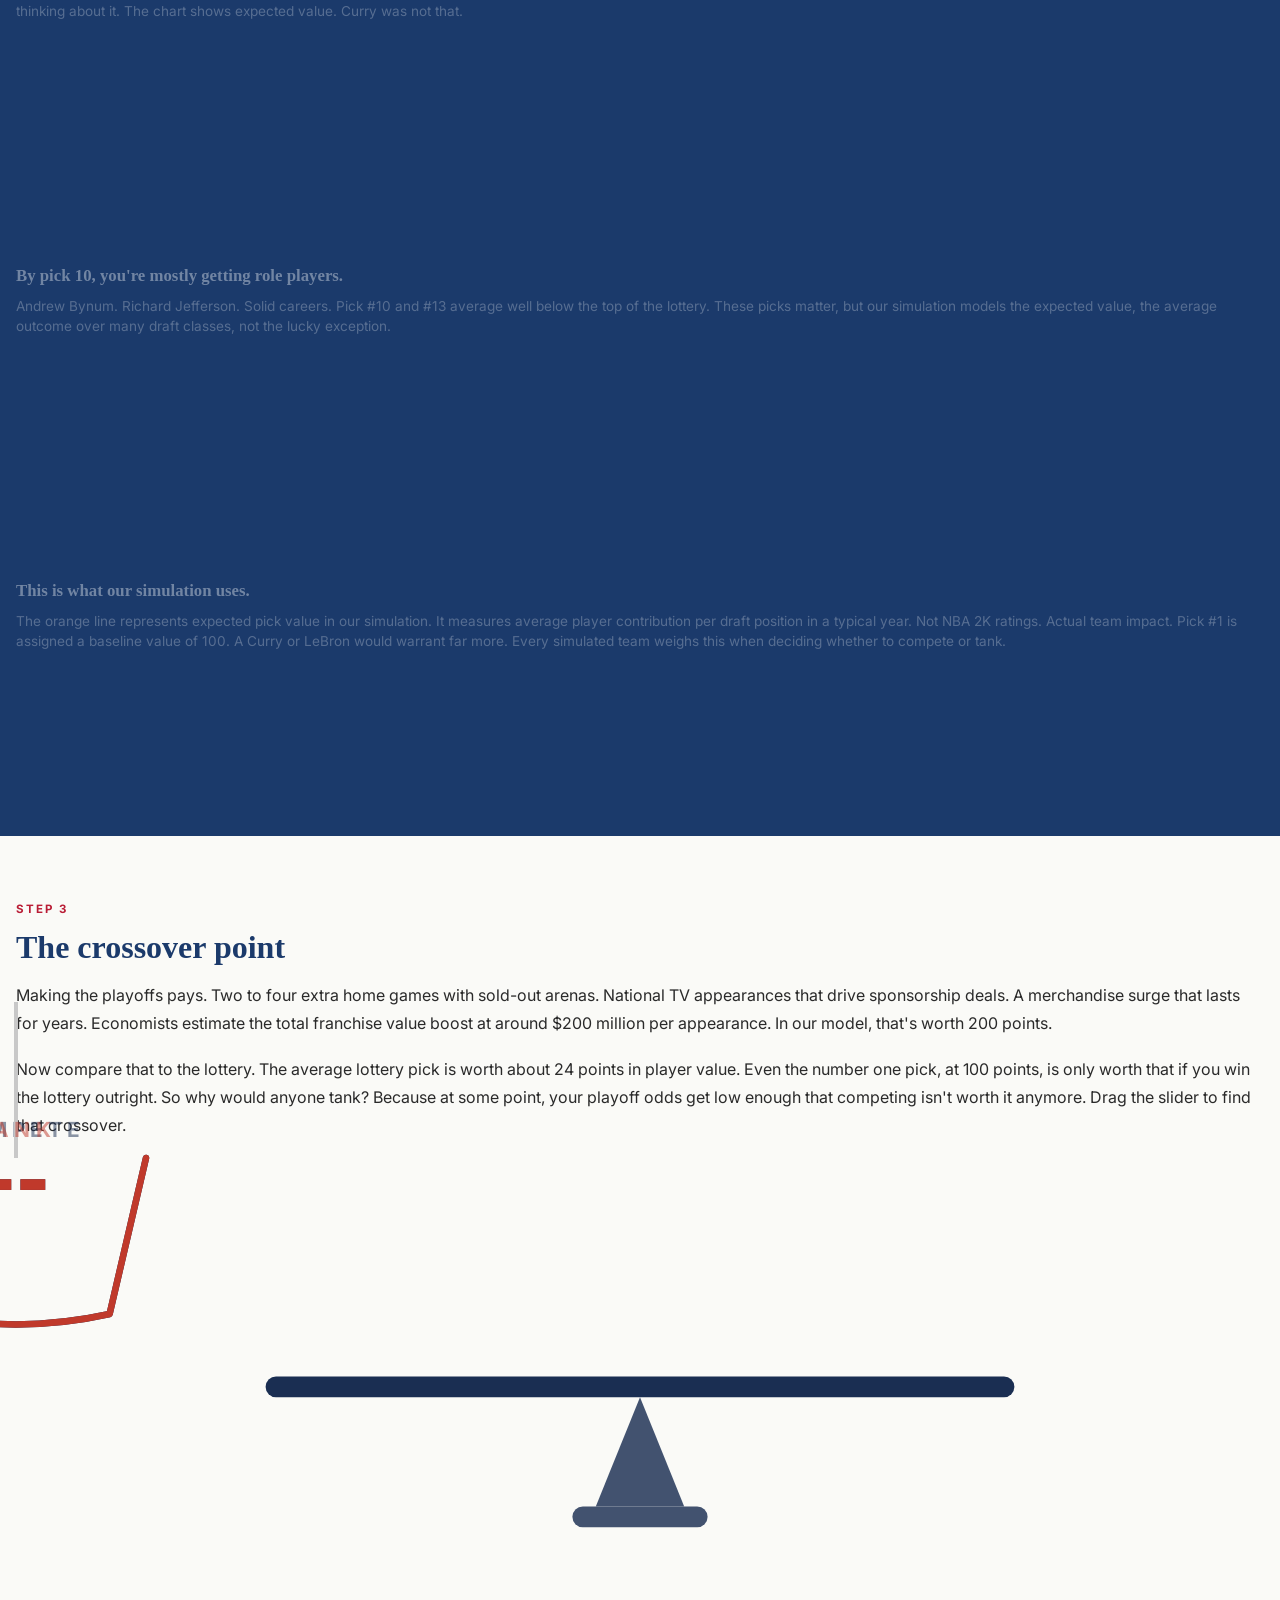
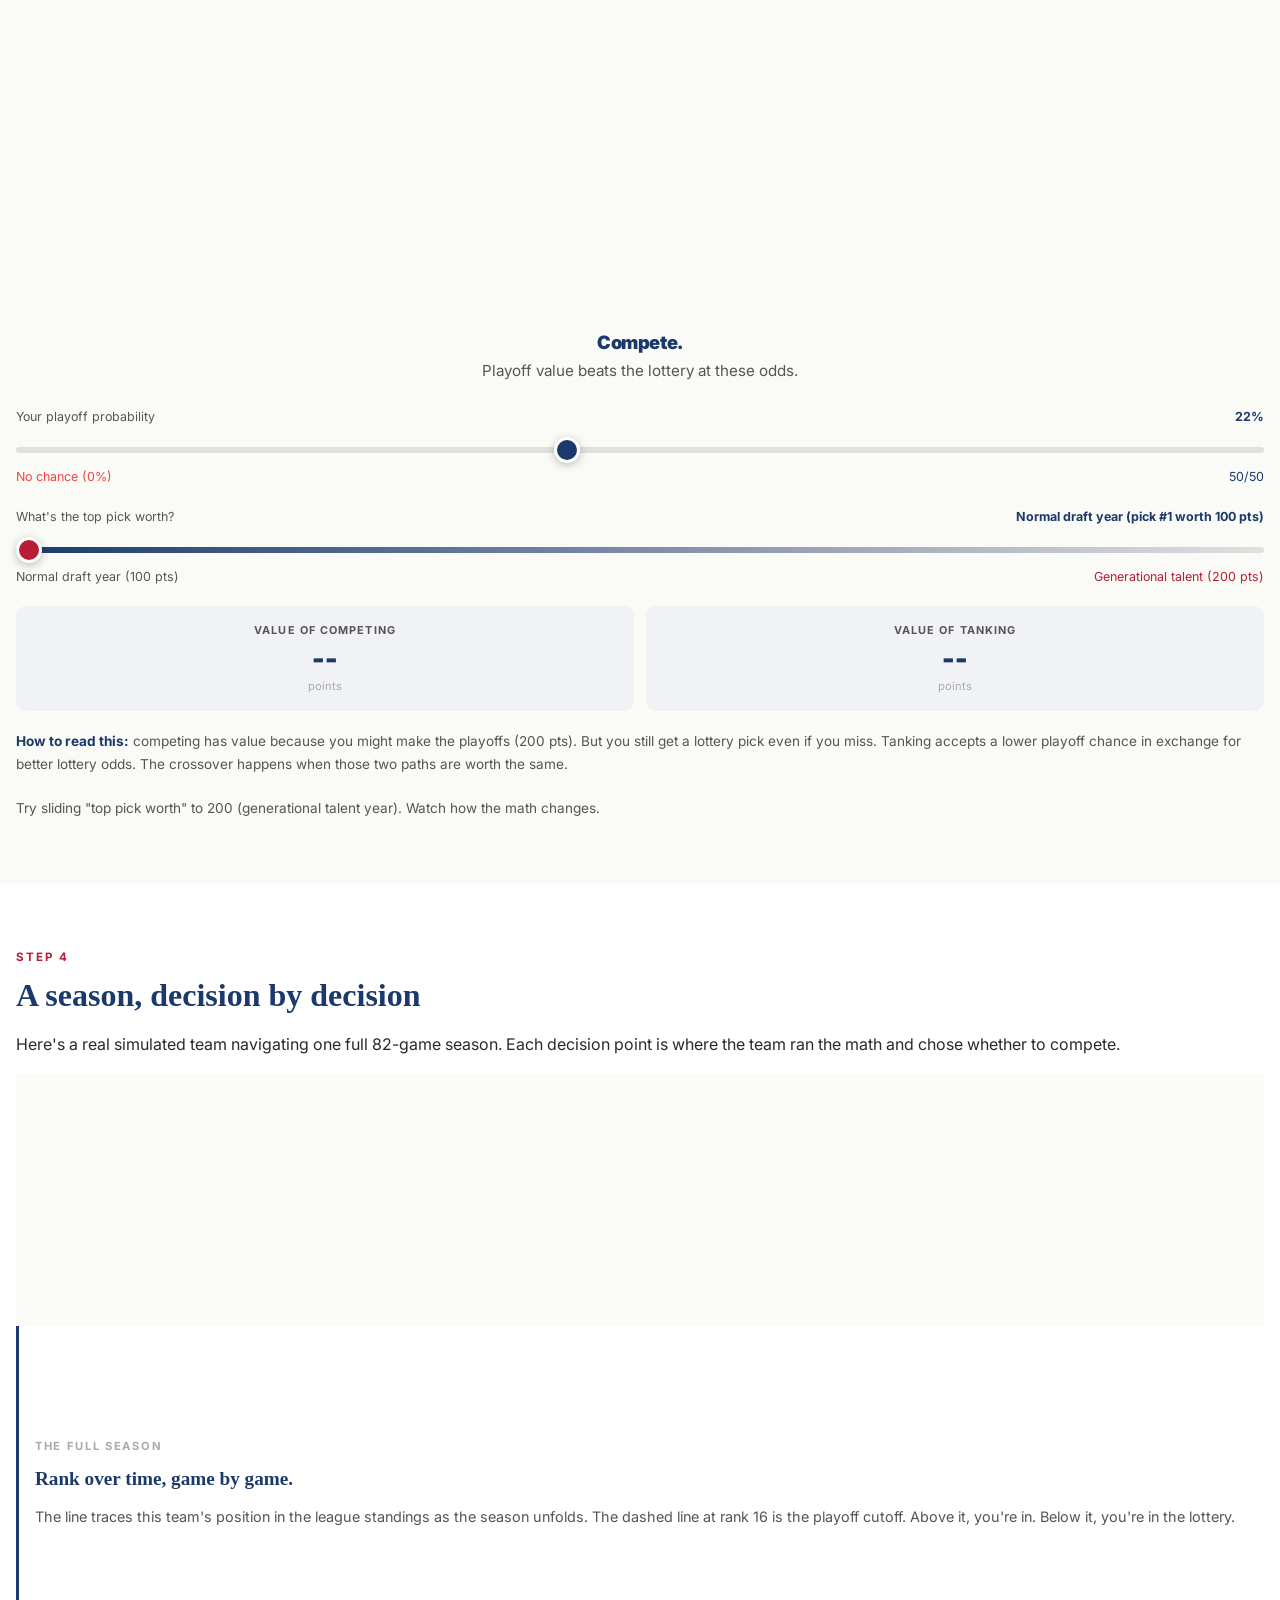
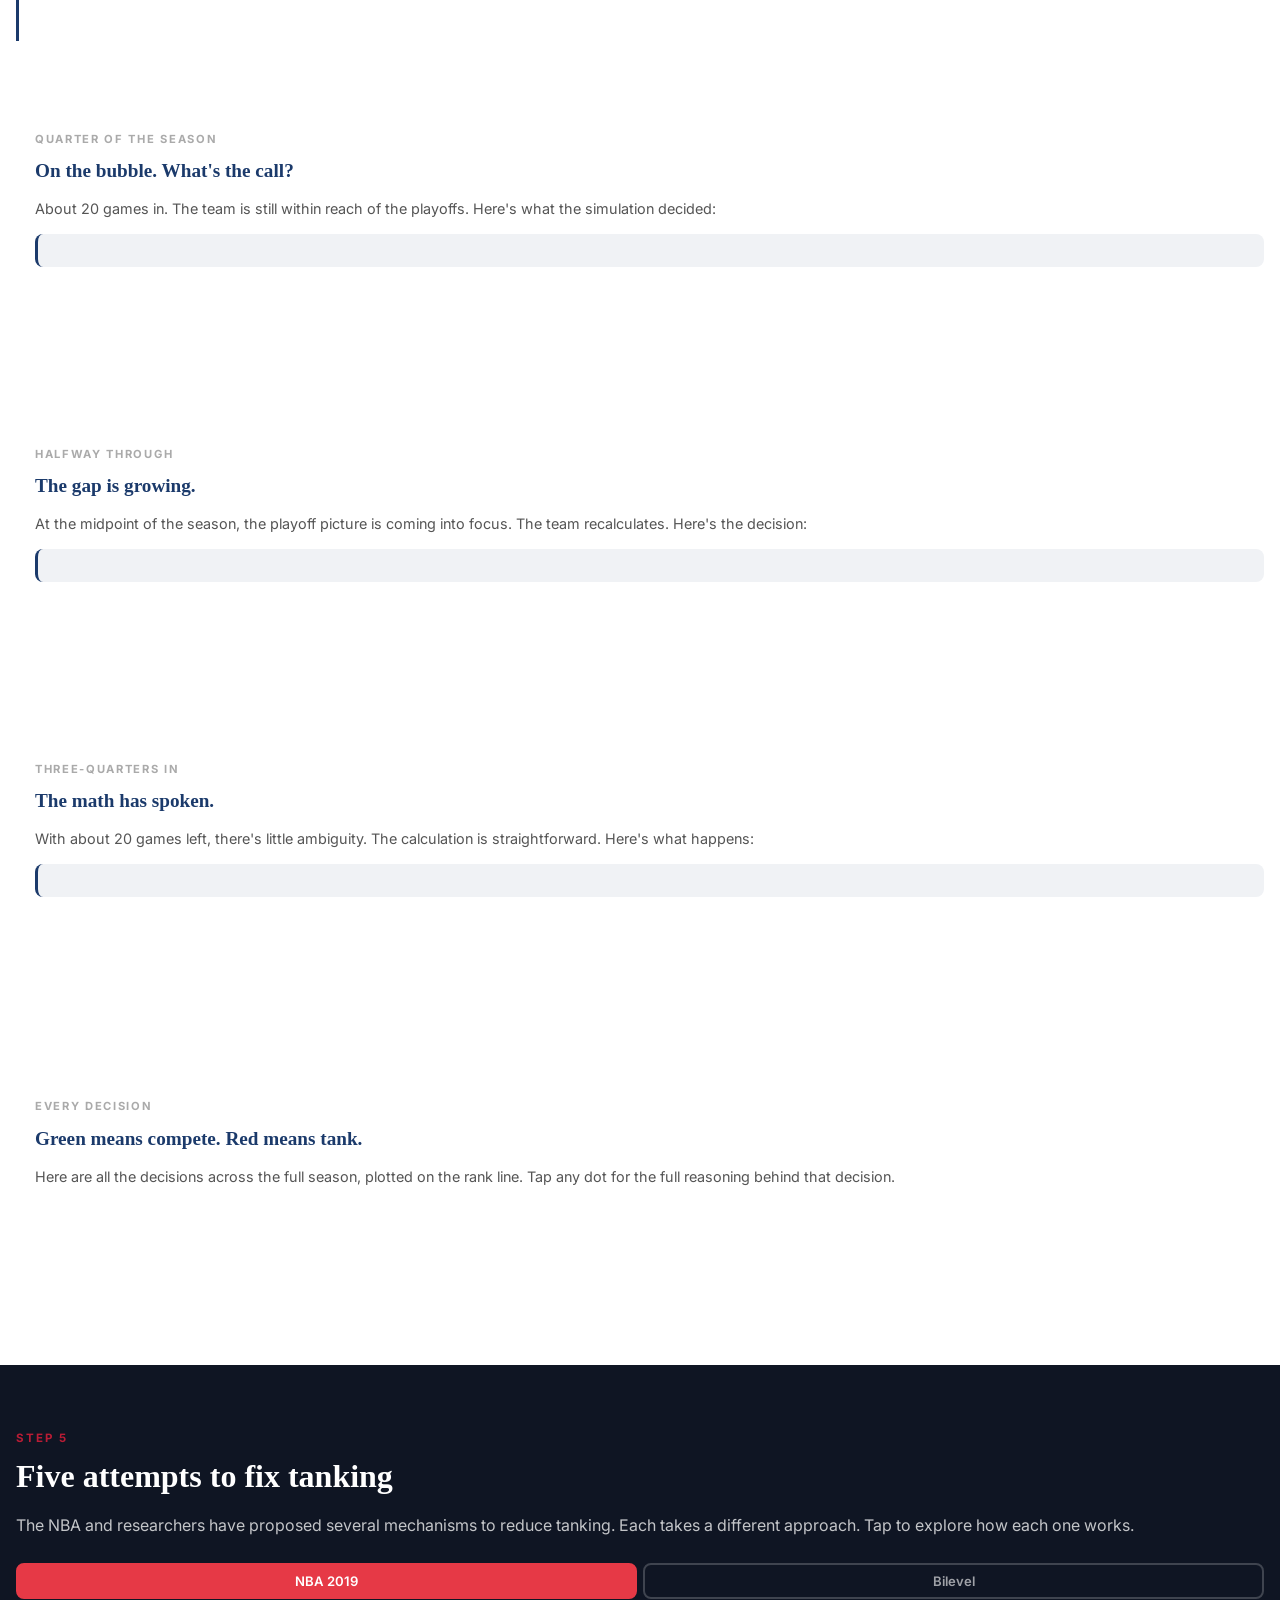
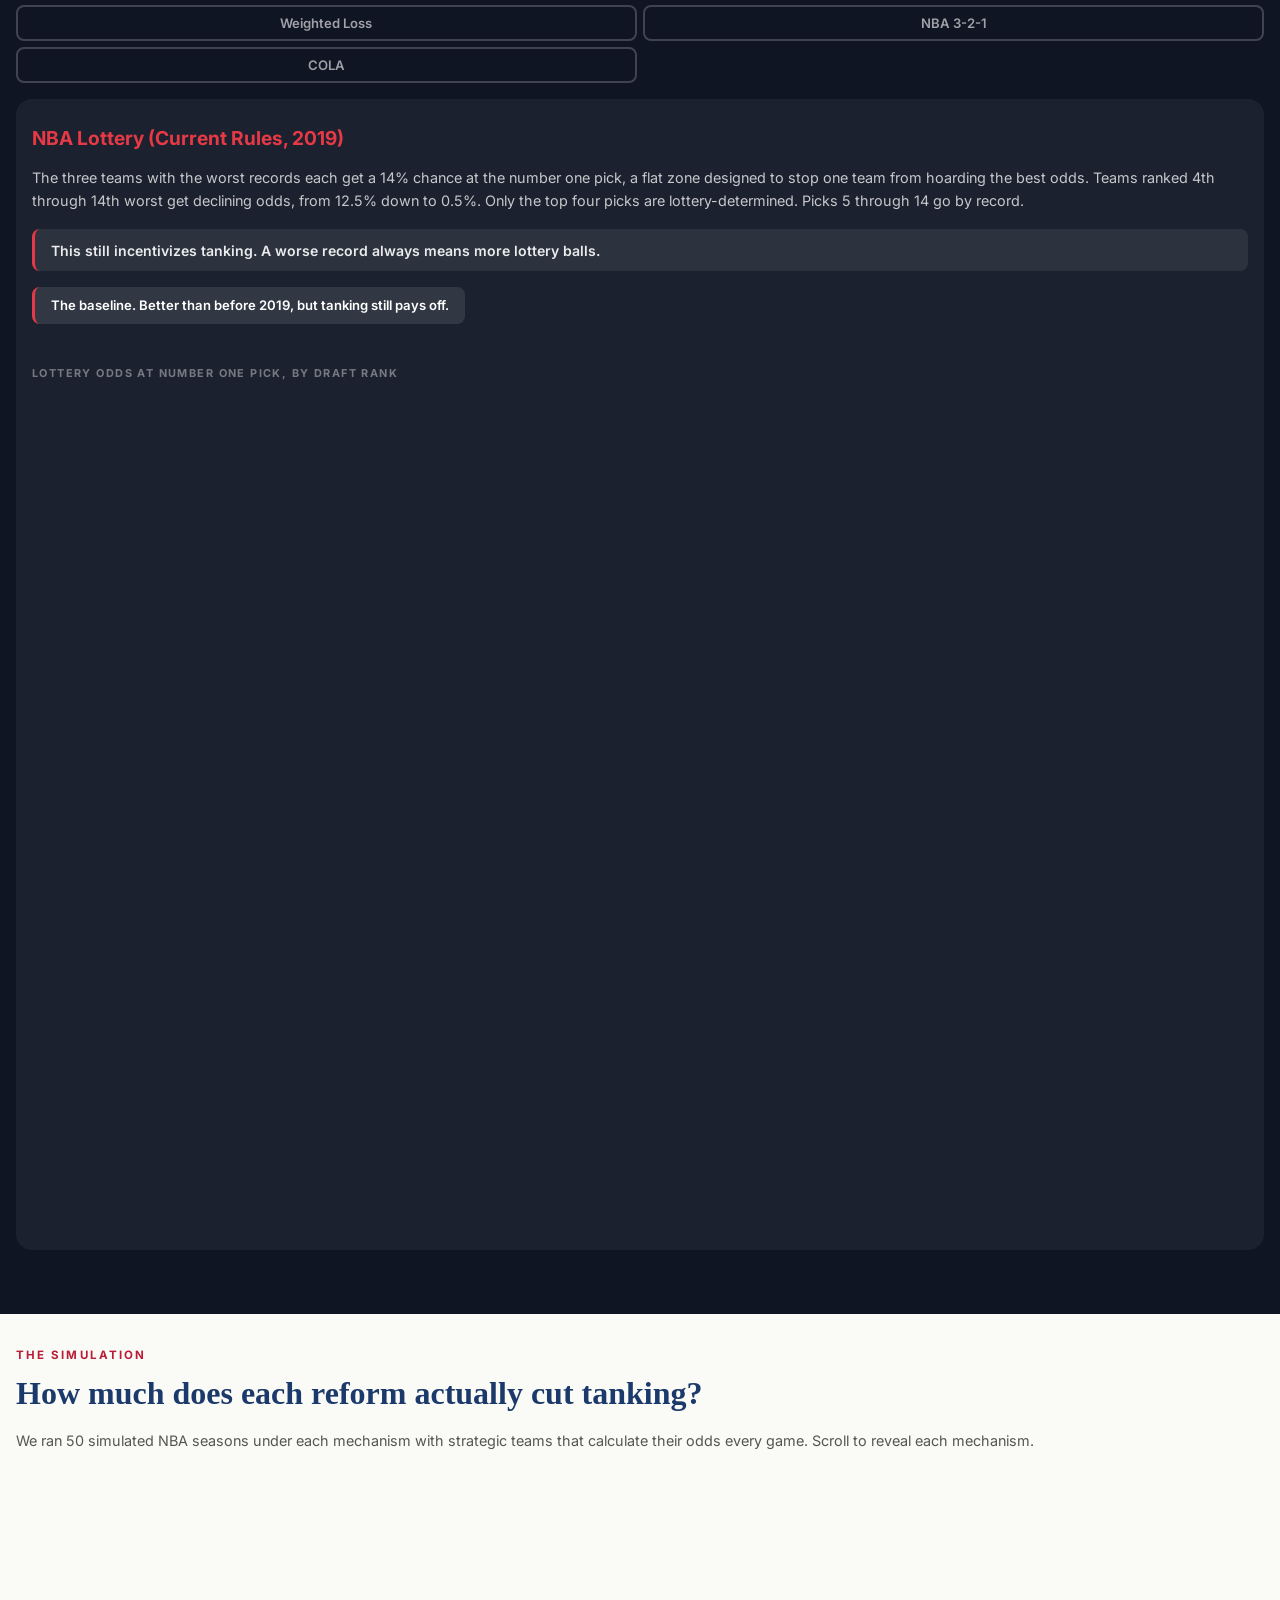
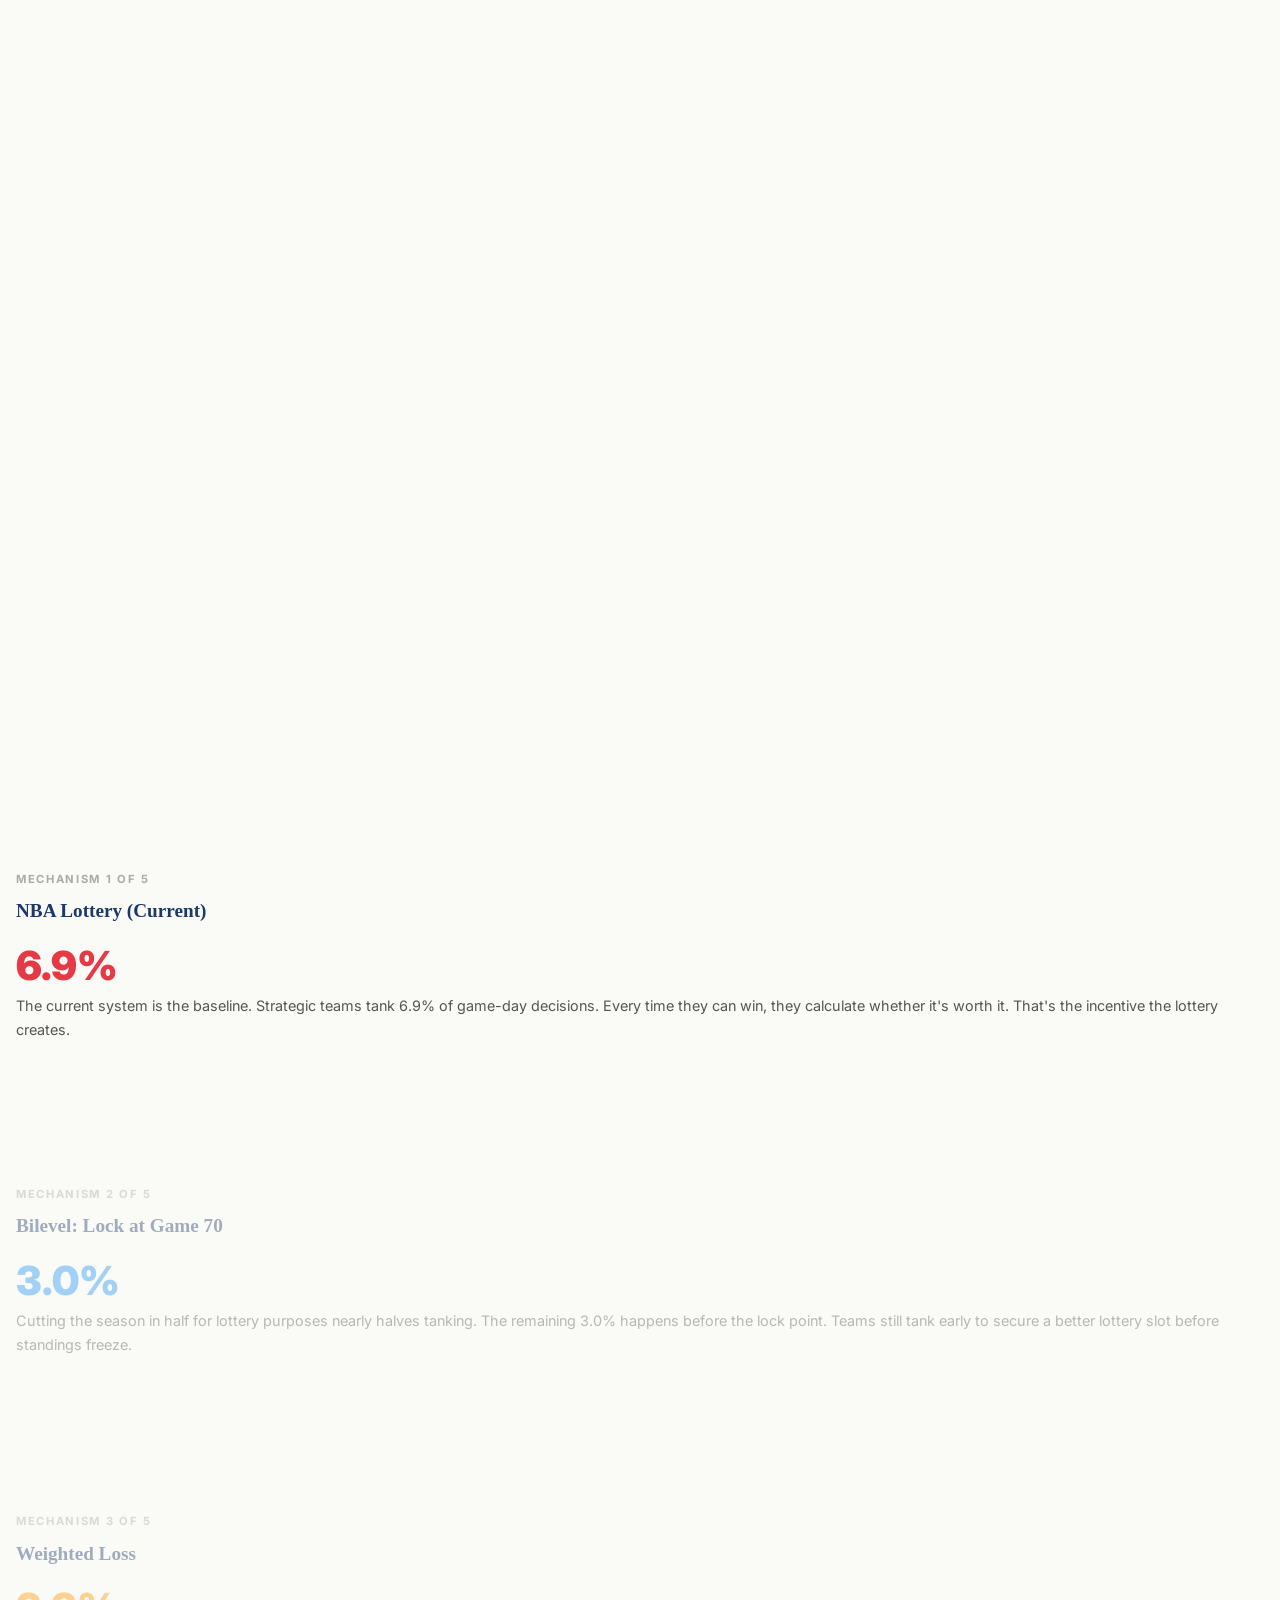
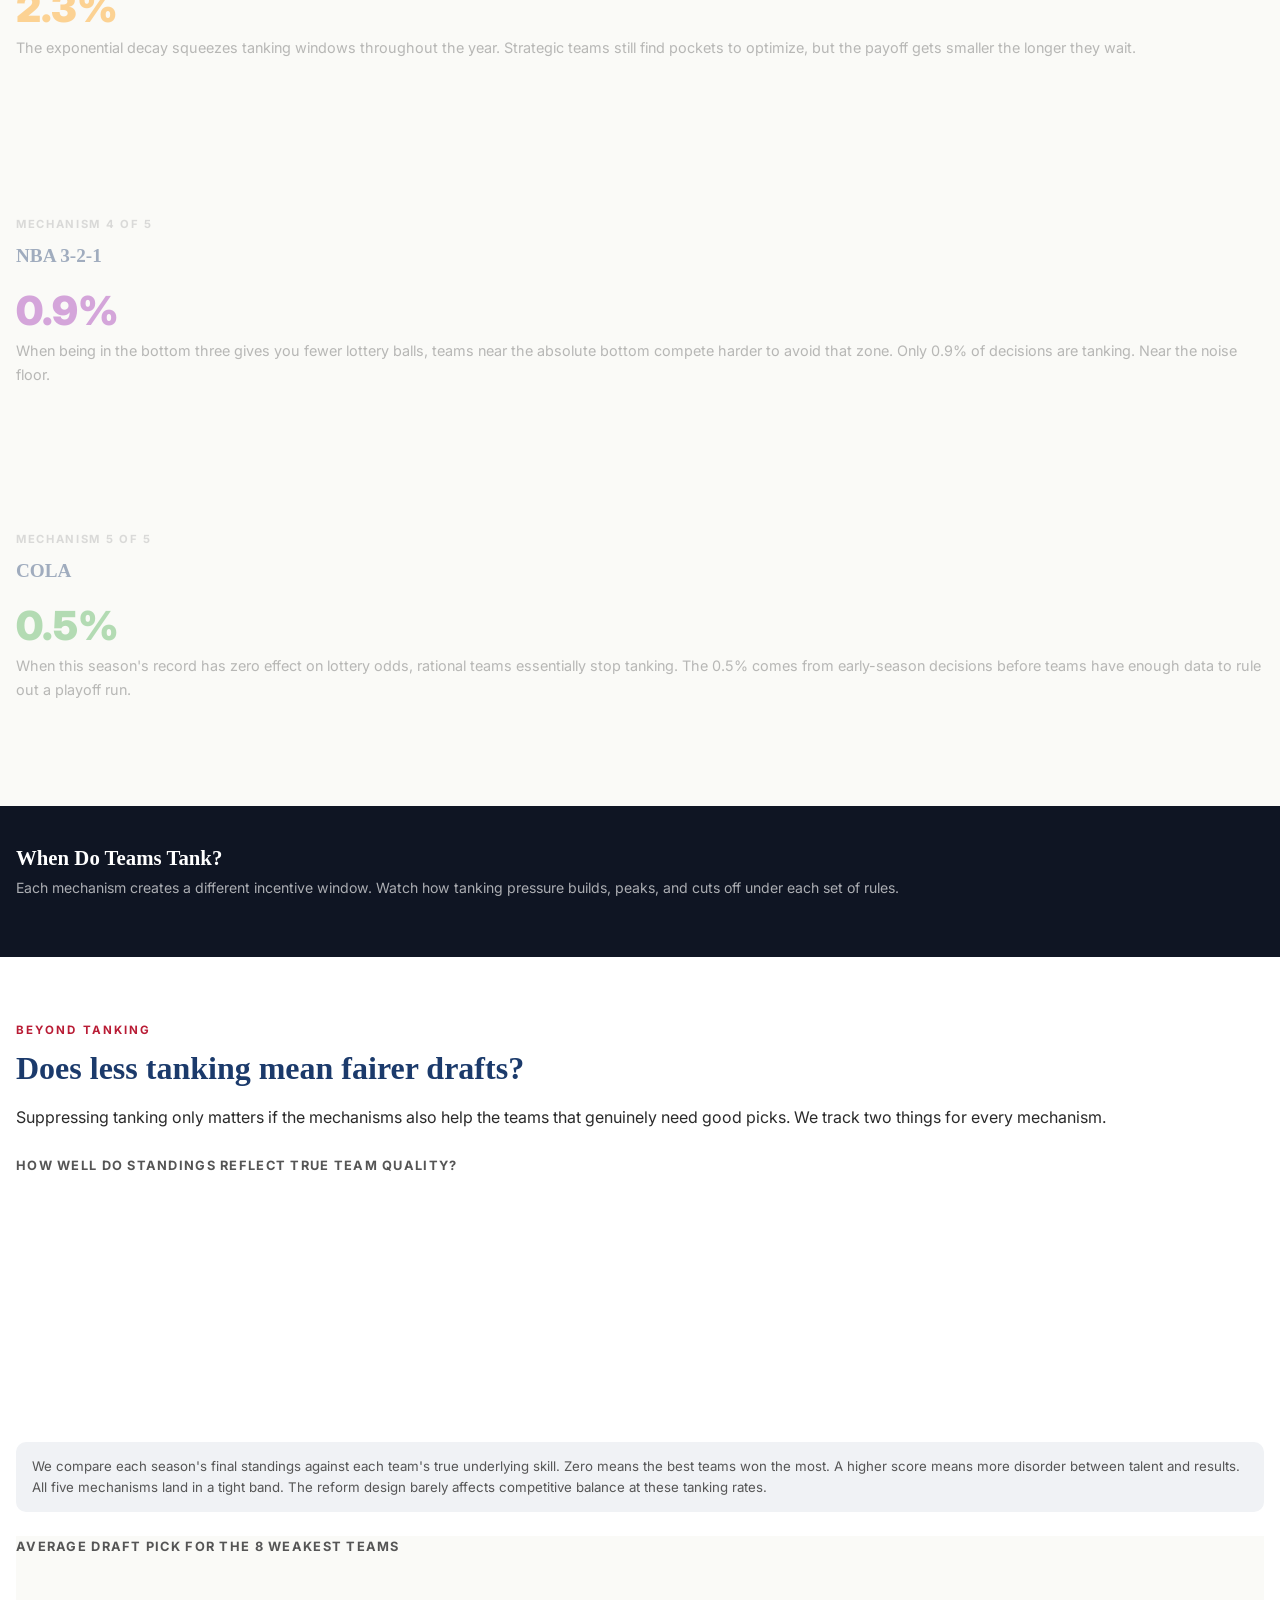
==== commit a9571cf6: "proprosal removed" ====
--- a/essay/mobile/index.html
+++ b/essay/mobile/index.html
@@ -16,7 +16,7 @@
      ══════════════════════════════════════════════════════════════ -->
 <section id="hook">
   <div class="container">
-    <div class="hook-eyebrow">A simulation study of tanking in the NBA · Algorithmic Game Theory</div>
+    <div class="hook-eyebrow">A simulation study of tanking in the NBA · Mechanism Design</div>
     <h1 class="hook-headline">
       Why is <em>losing</em> <br>the right move?
     </h1>
@@ -58,7 +58,7 @@
     <div class="section-label">About this study</div>
     <h2 class="section-headline">Testing the debate, not just joining it</h2>
     <p class="prose">
-      The NBA is adopting a new draft lottery mechanism this season, the 3-2-1 proposal, meant to reduce tanking incentives. Academics have proposed their own alternatives for decades. The league has tried reforms before. Everyone has a theory about what works. Almost no one has tested them against each other.
+      The NBA has adopted a new draft lottery mechanism, the 3-2-1 format, meant to reduce tanking incentives. Academics have proposed their own alternatives for decades. The league has tried reforms before. Everyone has a theory about what works. Almost no one has tested them against each other.
     </p>
     <p class="prose">
       We ran 50 consecutive simulated NBA seasons under each of five mechanisms simultaneously, measuring how often strategic teams chose to lose deliberately and whether the draft was actually delivering picks to the teams that needed them most. Then we replaced every front office with an AI agent to see if the same incentive structures held under qualitative reasoning.
@@ -697,12 +697,12 @@
 
         <!-- 3-2-1 -->
         <div class="reform-description" data-reform="321" style="--tab-color:#9C27B0;">
-          <div class="reform-title" style="color: #9C27B0;">NBA 3-2-1 Proposal</div>
+          <div class="reform-title" style="color: #9C27B0;">NBA 3-2-1</div>
           <div class="reform-body">
-            The NBA is introducing this as a three-year pilot. The incentive is deliberately inverted.
+            The NBA has approved this as a three-year pilot, beginning in 2027. The incentive is deliberately inverted.
             Teams ranked 4th through 10th worst get 8.1% odds at the first pick, more than anyone.
             The three worst teams get only 5.4%. Finishing last is now actively bad for lottery odds.
-            The proposal expands the lottery to 16 teams, adding Play-In losers as eligible teams at 5.4% and 2.7%.
+            The reform expands the lottery to 16 teams, adding Play-In losers as eligible teams at 5.4% and 2.7%.
             Our simulation includes all 16 teams.
           </div>
           <div class="reform-key" style="border-color: #9C27B0; display: block;">
@@ -990,7 +990,7 @@
     </p>
 
     <div class="conclusion-banner">
-      The NBA is expected to adopt the 3-2-1 format as soon as next season.
+      The NBA has approved the 3-2-1 format, taking effect in 2027.
       Our simulations say that's the right call. But the tier boundary creates a new incentive worth watching closely.
     </div>
 
@@ -1025,7 +1025,7 @@
             somewhere else.
           </p>
           <p style="margin-top: 0.75rem; font-size: 0.88rem; color: rgba(255,255,255,0.65);">
-            <strong>One more thing:</strong> the NBA is treating 3-2-1 as a 3-year experiment.
+            <strong>One more thing:</strong> the NBA has approved 3-2-1 as a three-year experiment.
             If it doesn't reduce tanking in practice, they'll revisit.
           </p>
           <p style="margin-top: 0.75rem; font-size: 0.85rem; color: rgba(255,255,255,0.5);">
@@ -1048,7 +1048,7 @@
     </div>
 
     <div class="attribution">
-      Grant Valentine · Topics in Algorithmic Game Theory · May 2026<br>
+      Grant Valentine · 2026<br>
       Simulation: 30 teams · 50 seasons · 3 agent types (Strategic, Honest, Claude Haiku) · 5 mechanisms<br>
       Built with D3.js and Scrollama<br>
       <a href="../" class="view-full-site" onclick="sessionStorage.setItem('stay-desktop','1')">View full site →</a>
@@ -1064,9 +1064,8 @@
     <div class="section-label">Go Deeper</div>
     <h2 class="section-headline">Want to read more?</h2>
     <p class="prose">
-      This essay is the readable version of our formal research paper.
-      If you want the proofs, the model details, or just to check our work,
-      here's everything we read to build it.
+      This visual essay accompanies a formal research paper on draft mechanism design.
+      The proofs, simulation details, and full results are in the paper below.
     </p>
 
     <div class="bib-list">
@@ -1083,7 +1082,7 @@
       </div>
       <a class="bib-item" href="https://github.com/GrantValentine/AGT_Tanking_Simulations" target="_blank" rel="noopener">
         <span class="bib-type-tag bib-type-code">Code</span>
-        <div class="bib-title">AGT Tanking Simulations (GitHub)</div>
+        <div class="bib-title">NBA Tanking Simulations (GitHub)</div>
         <div class="bib-desc">All simulation code, data, and this visual essay. Open source.</div>
         <span class="bib-link">GitHub repository ↗</span>
       </a>
--- a/essay/mobile/style.css
+++ b/essay/mobile/style.css
@@ -1728,7 +1728,7 @@
 /* ── Prize visual slot: fixed-height overlay container ─────────── */
 #prize-visual-slot {
   position: relative;
-  height: 295px;
+  height: 315px;
   overflow: visible;
 }
 #card-stat-view {
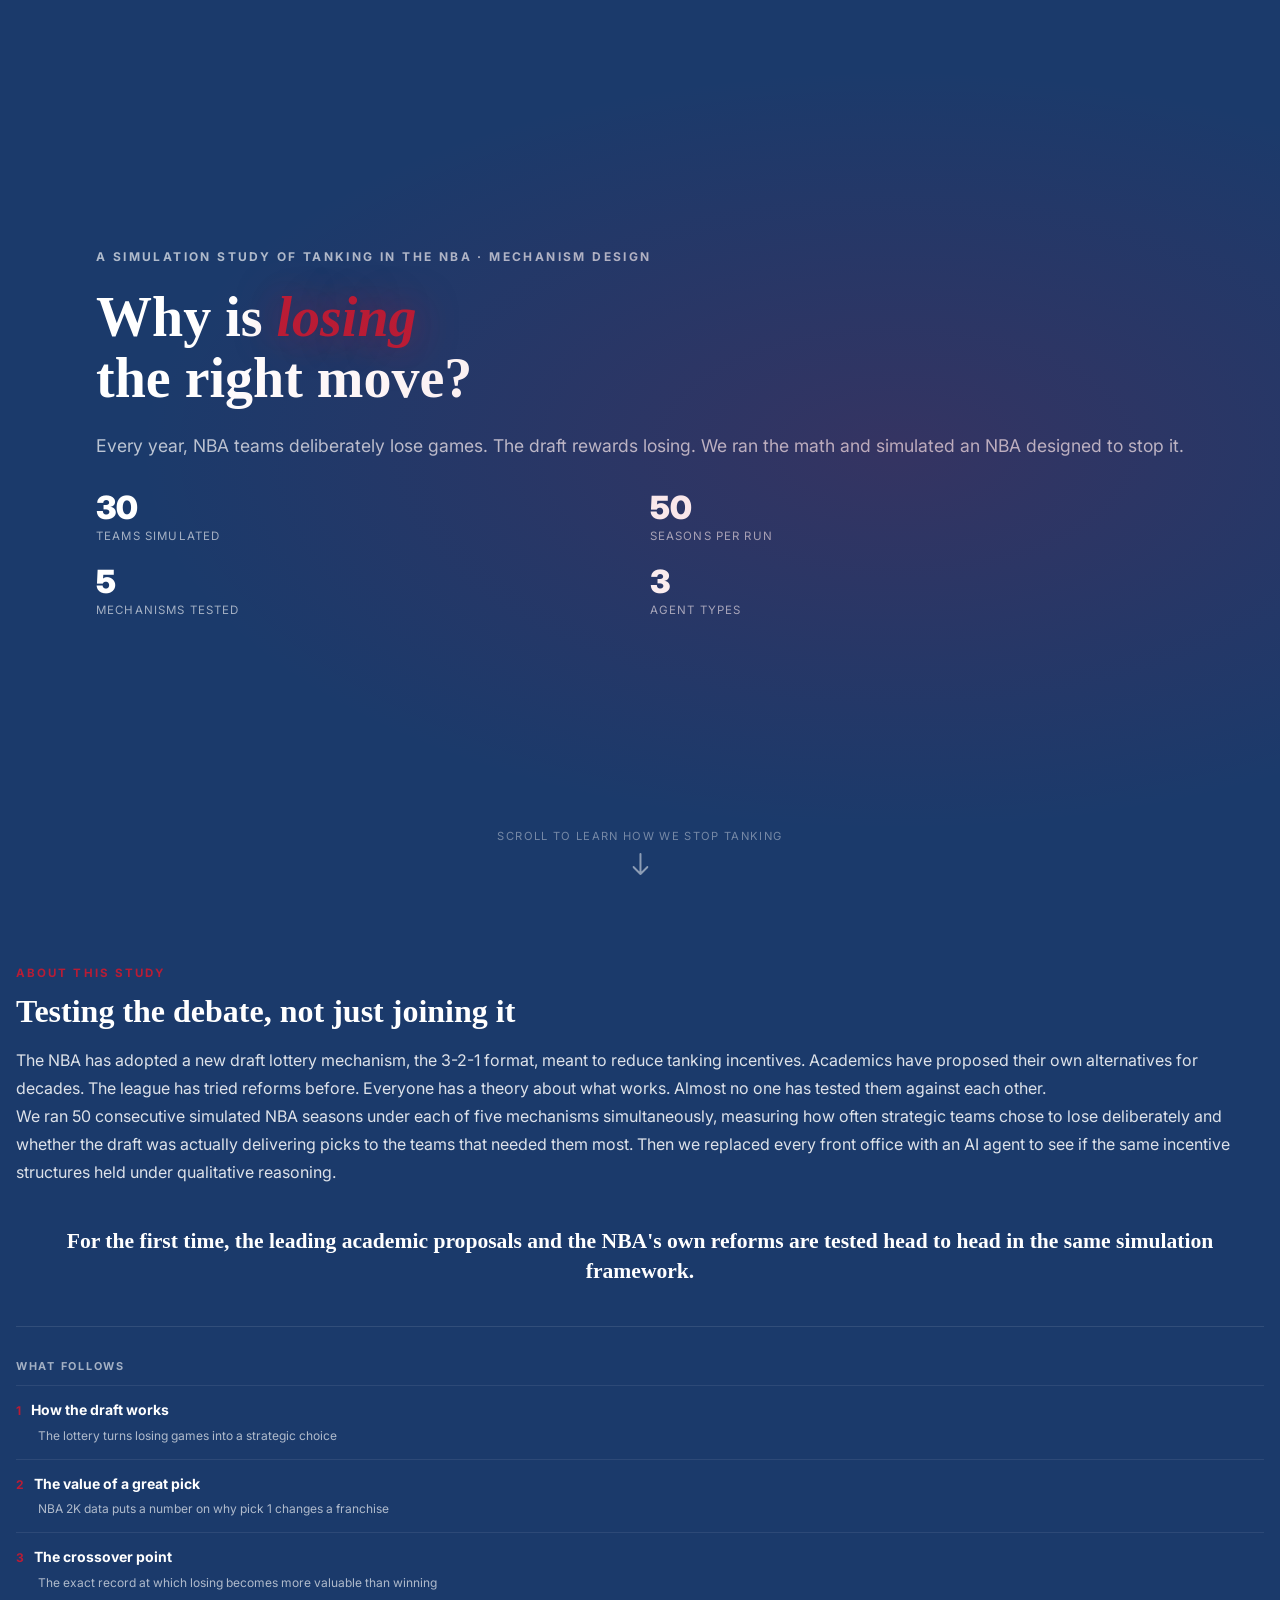
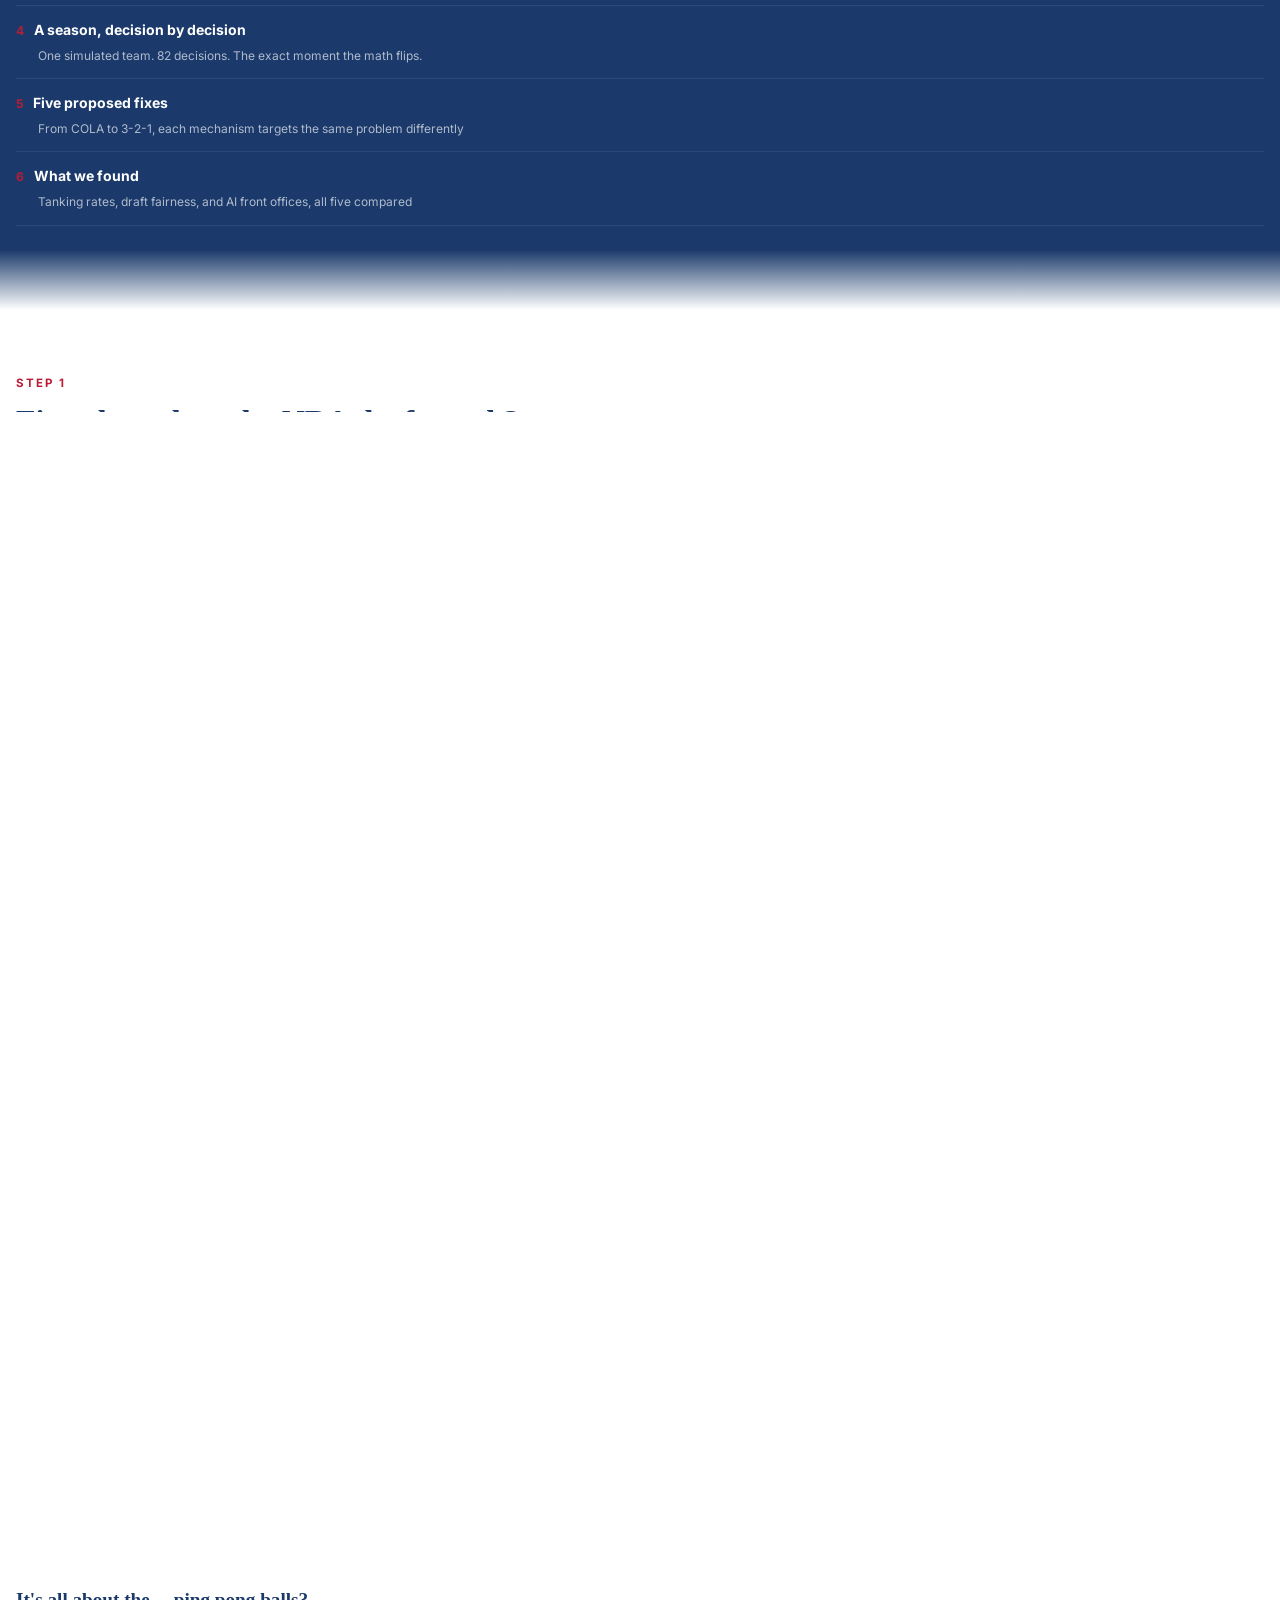
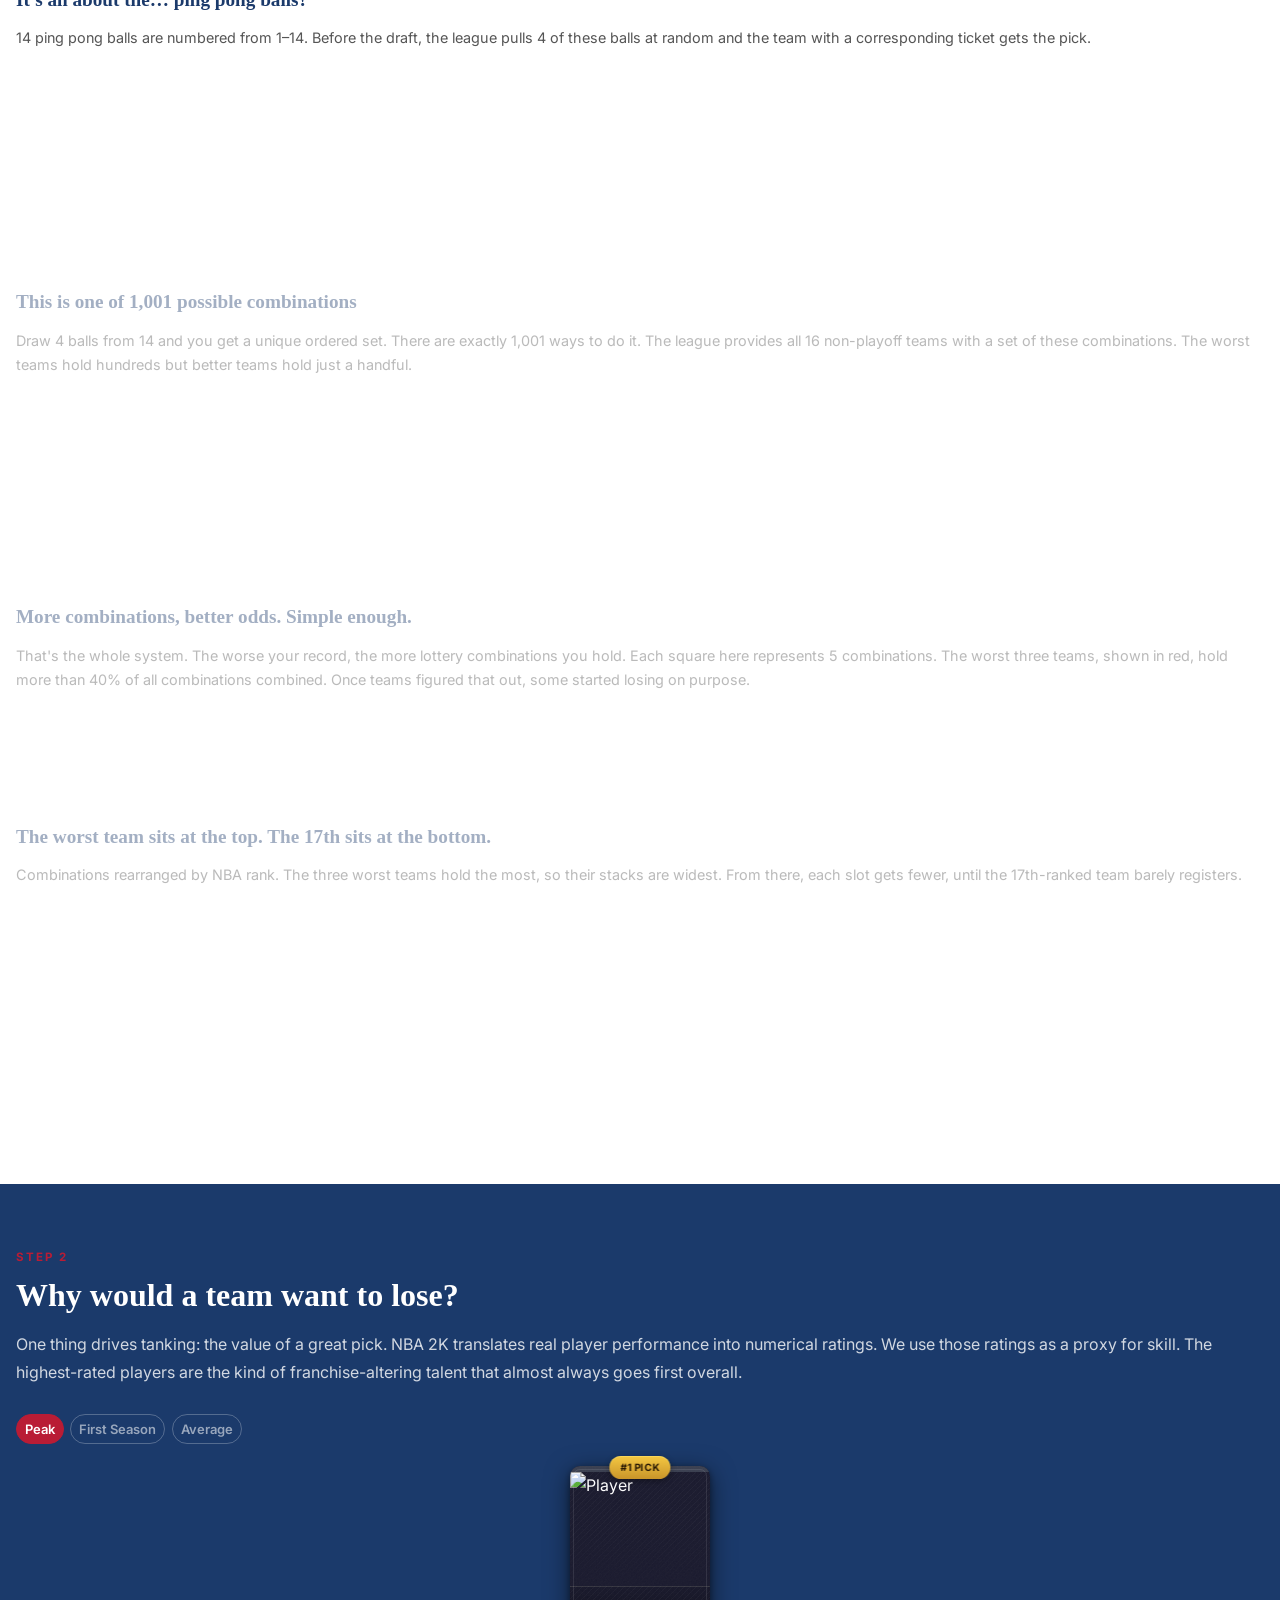
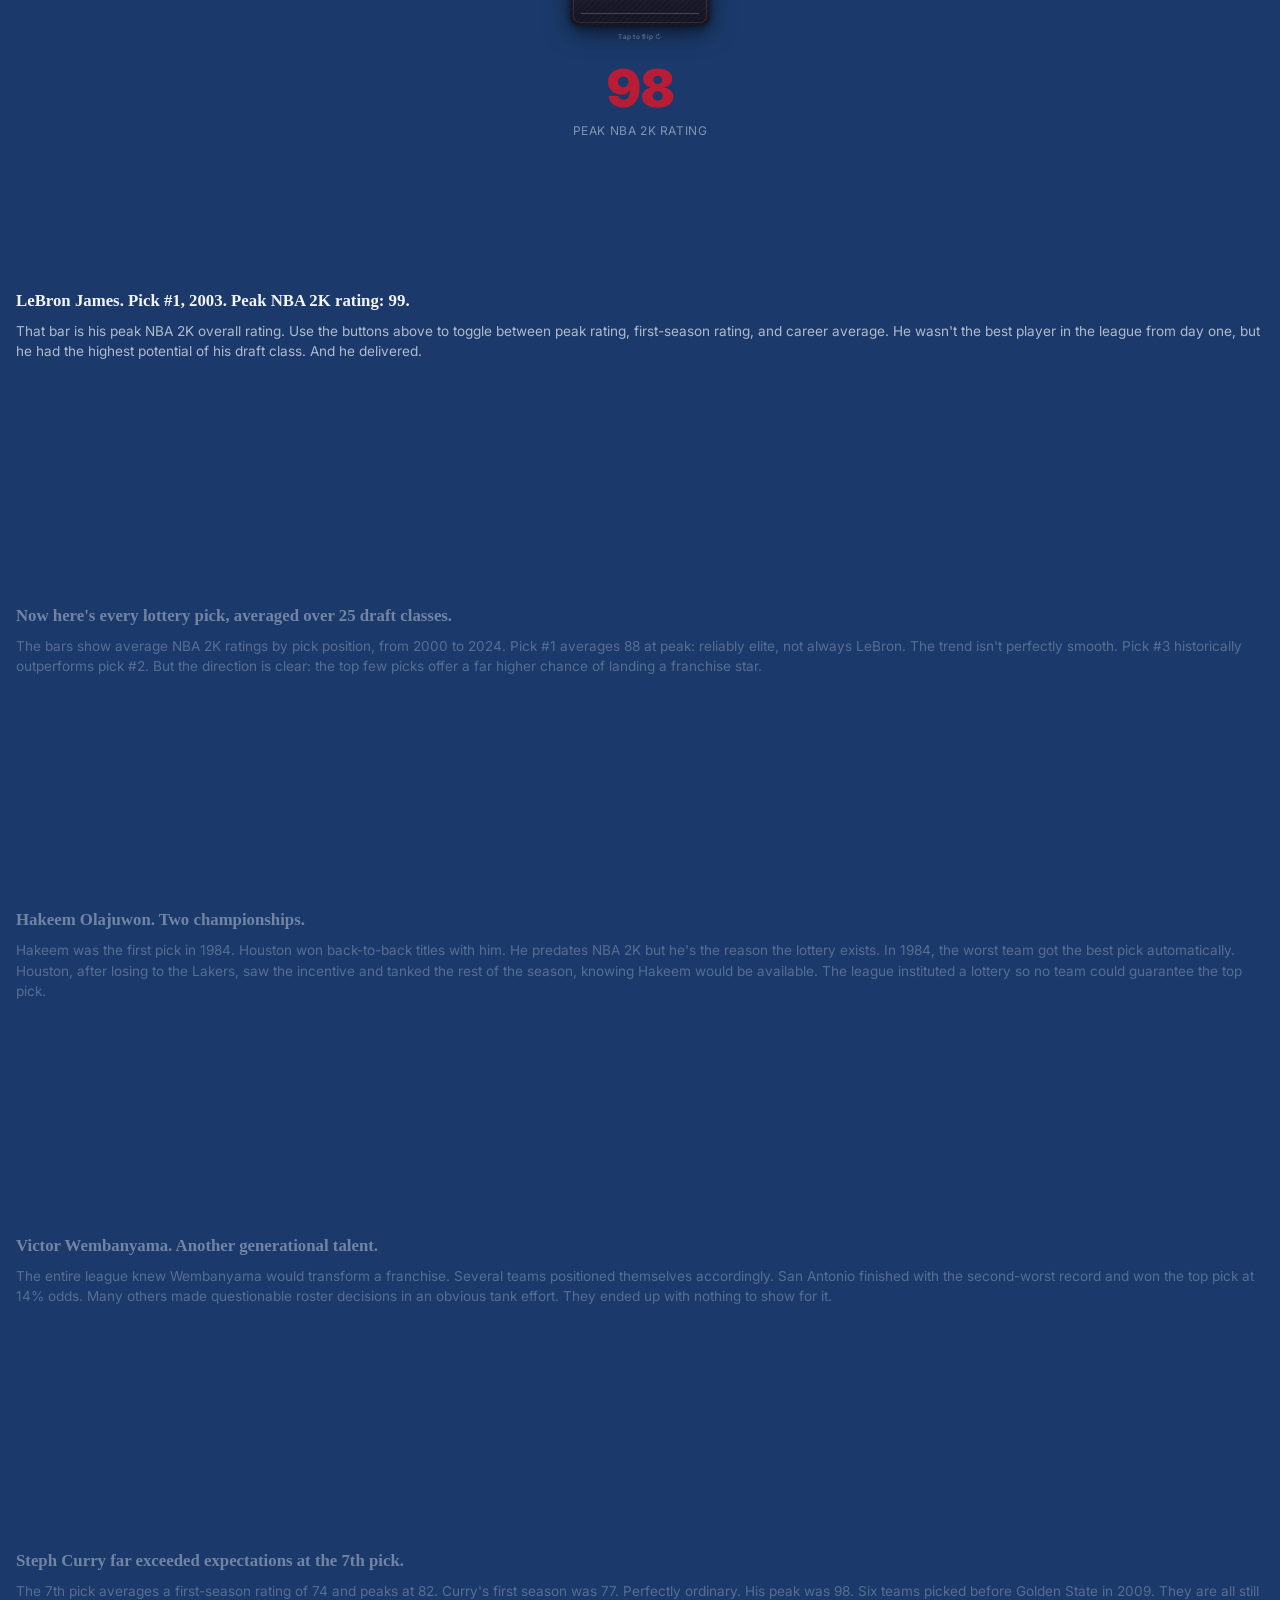
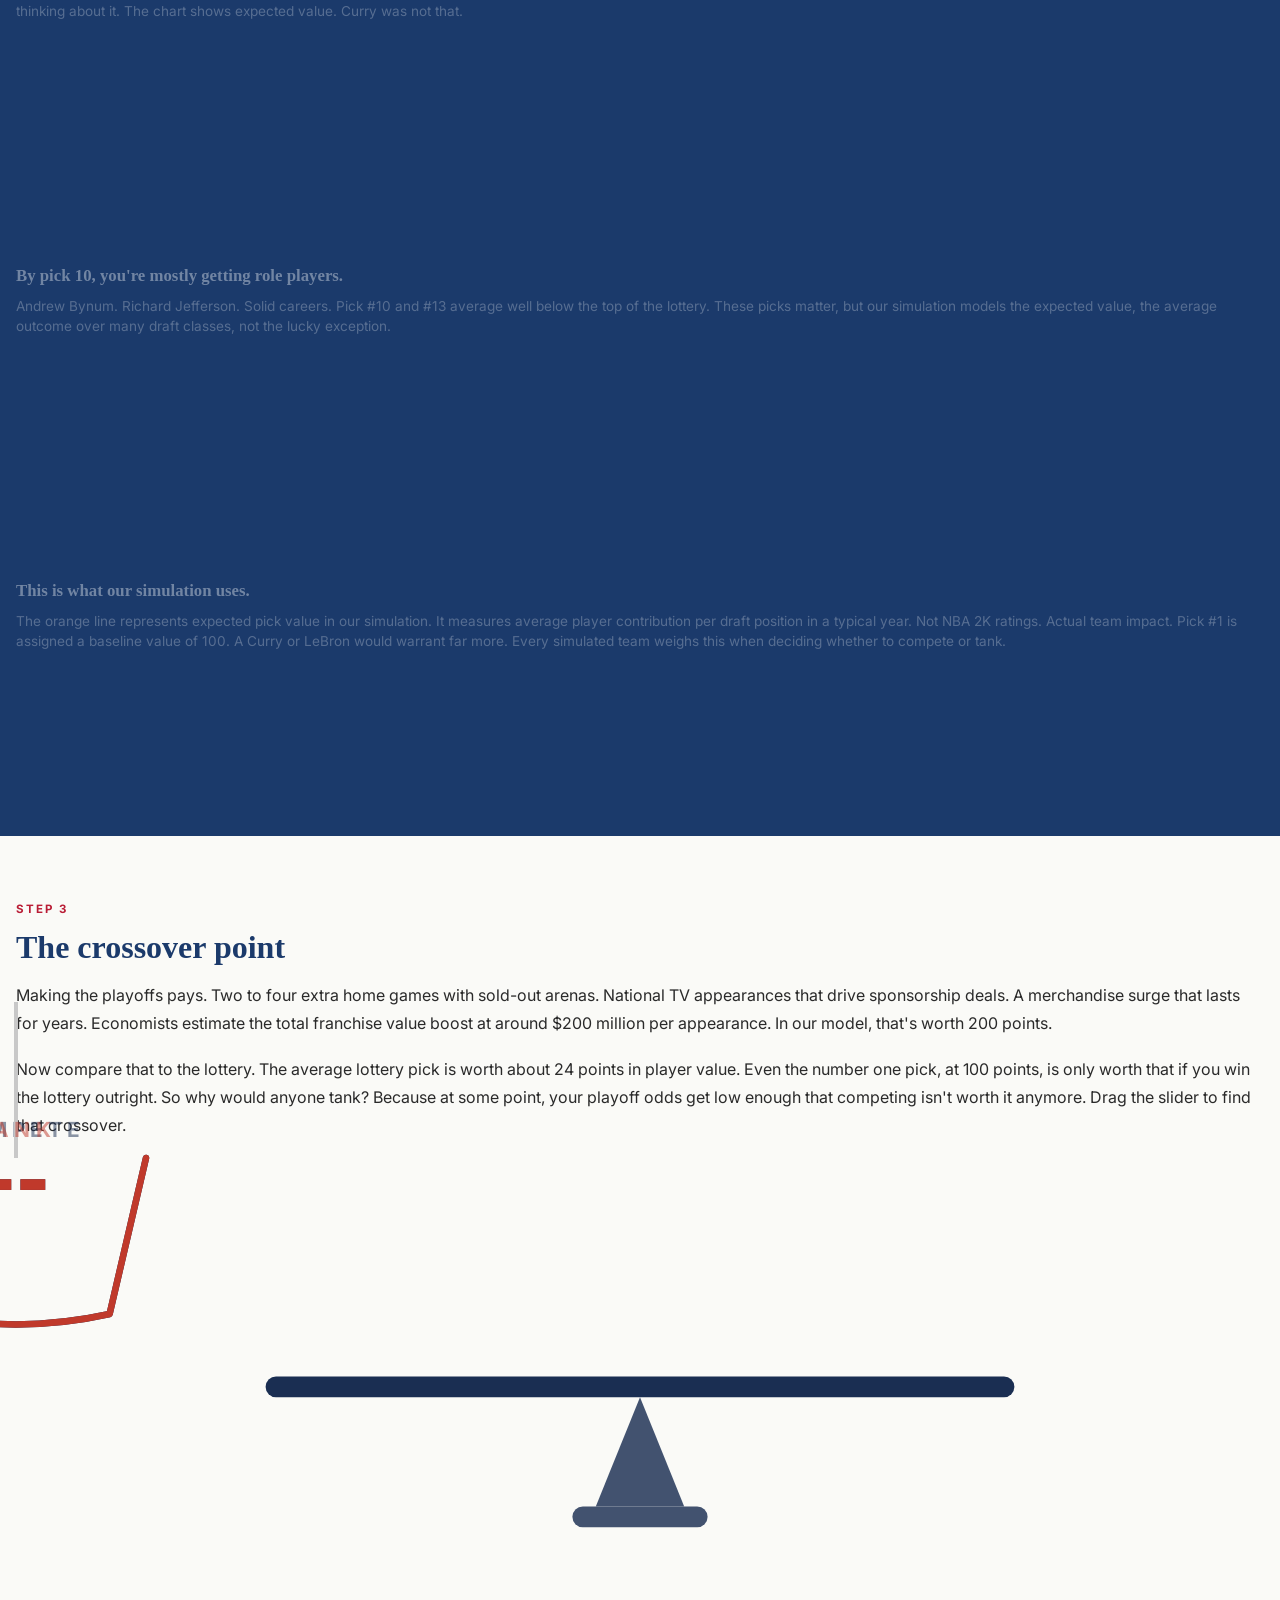
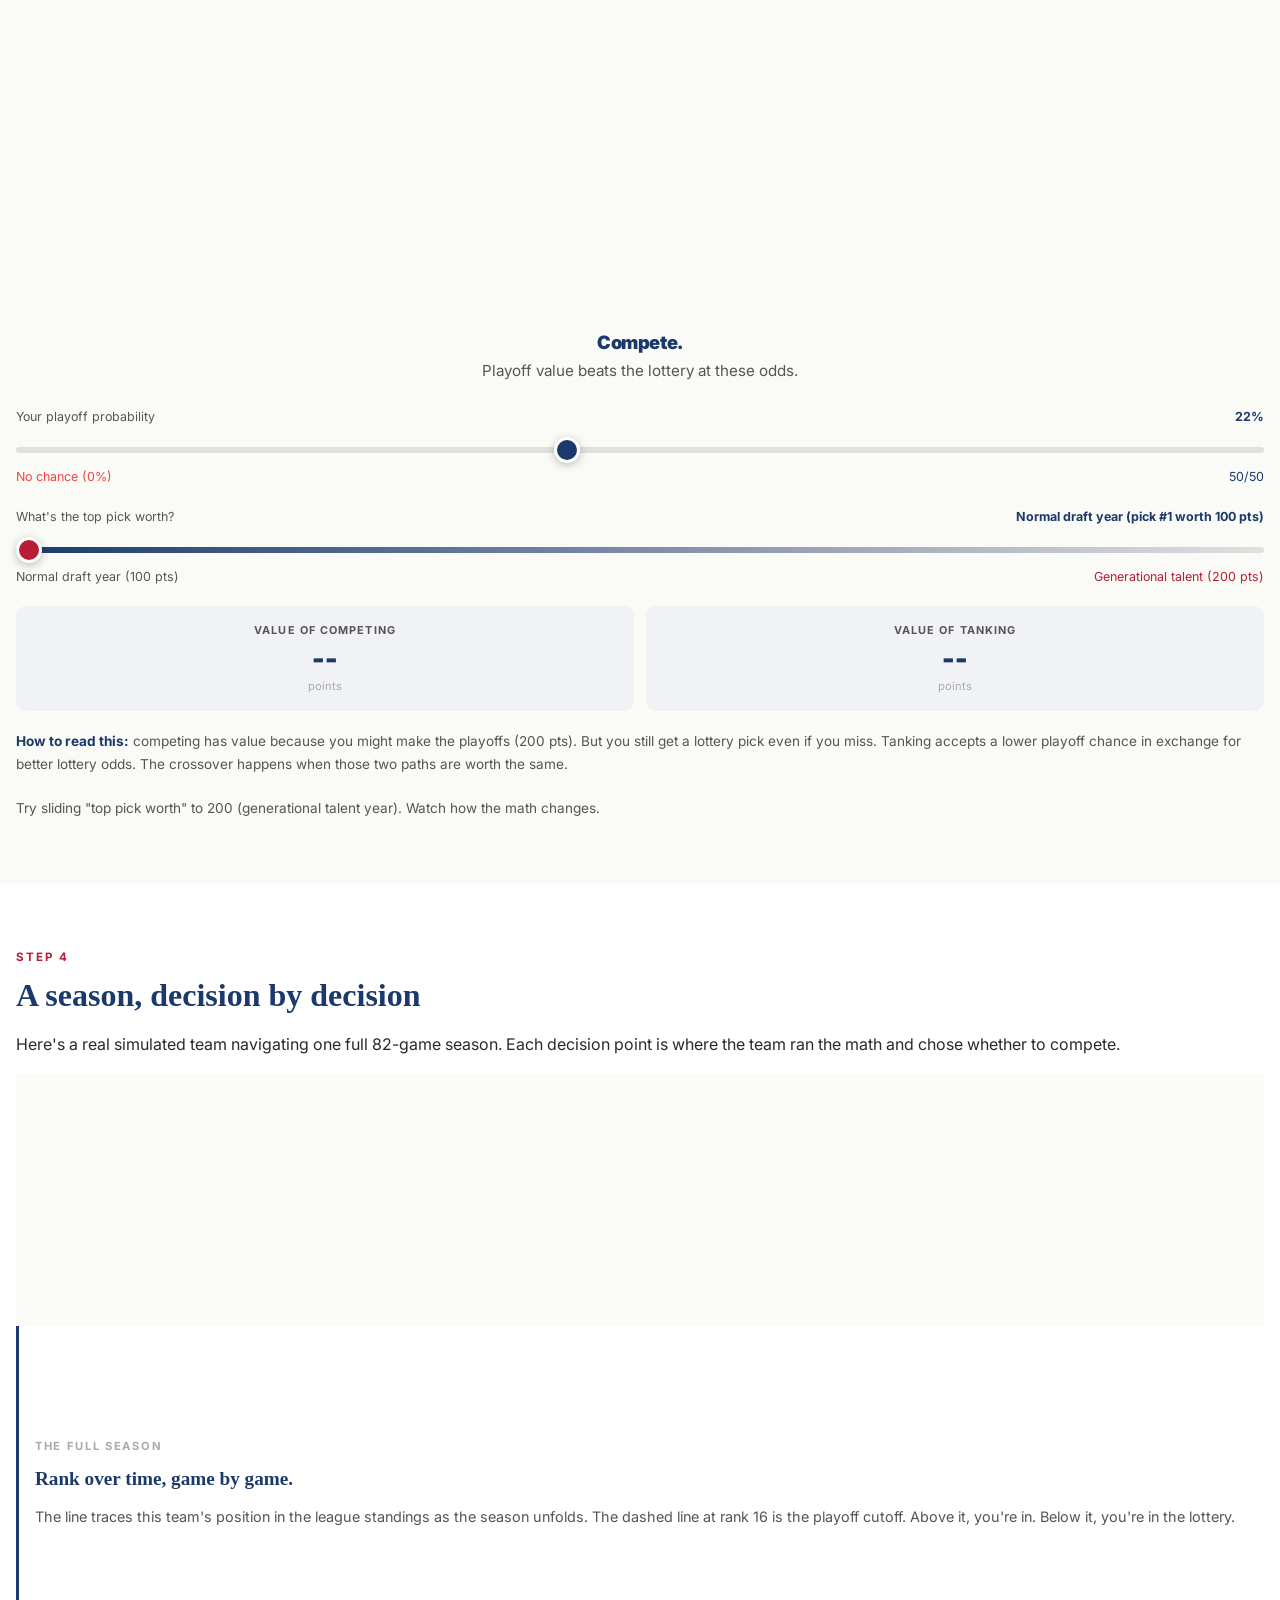
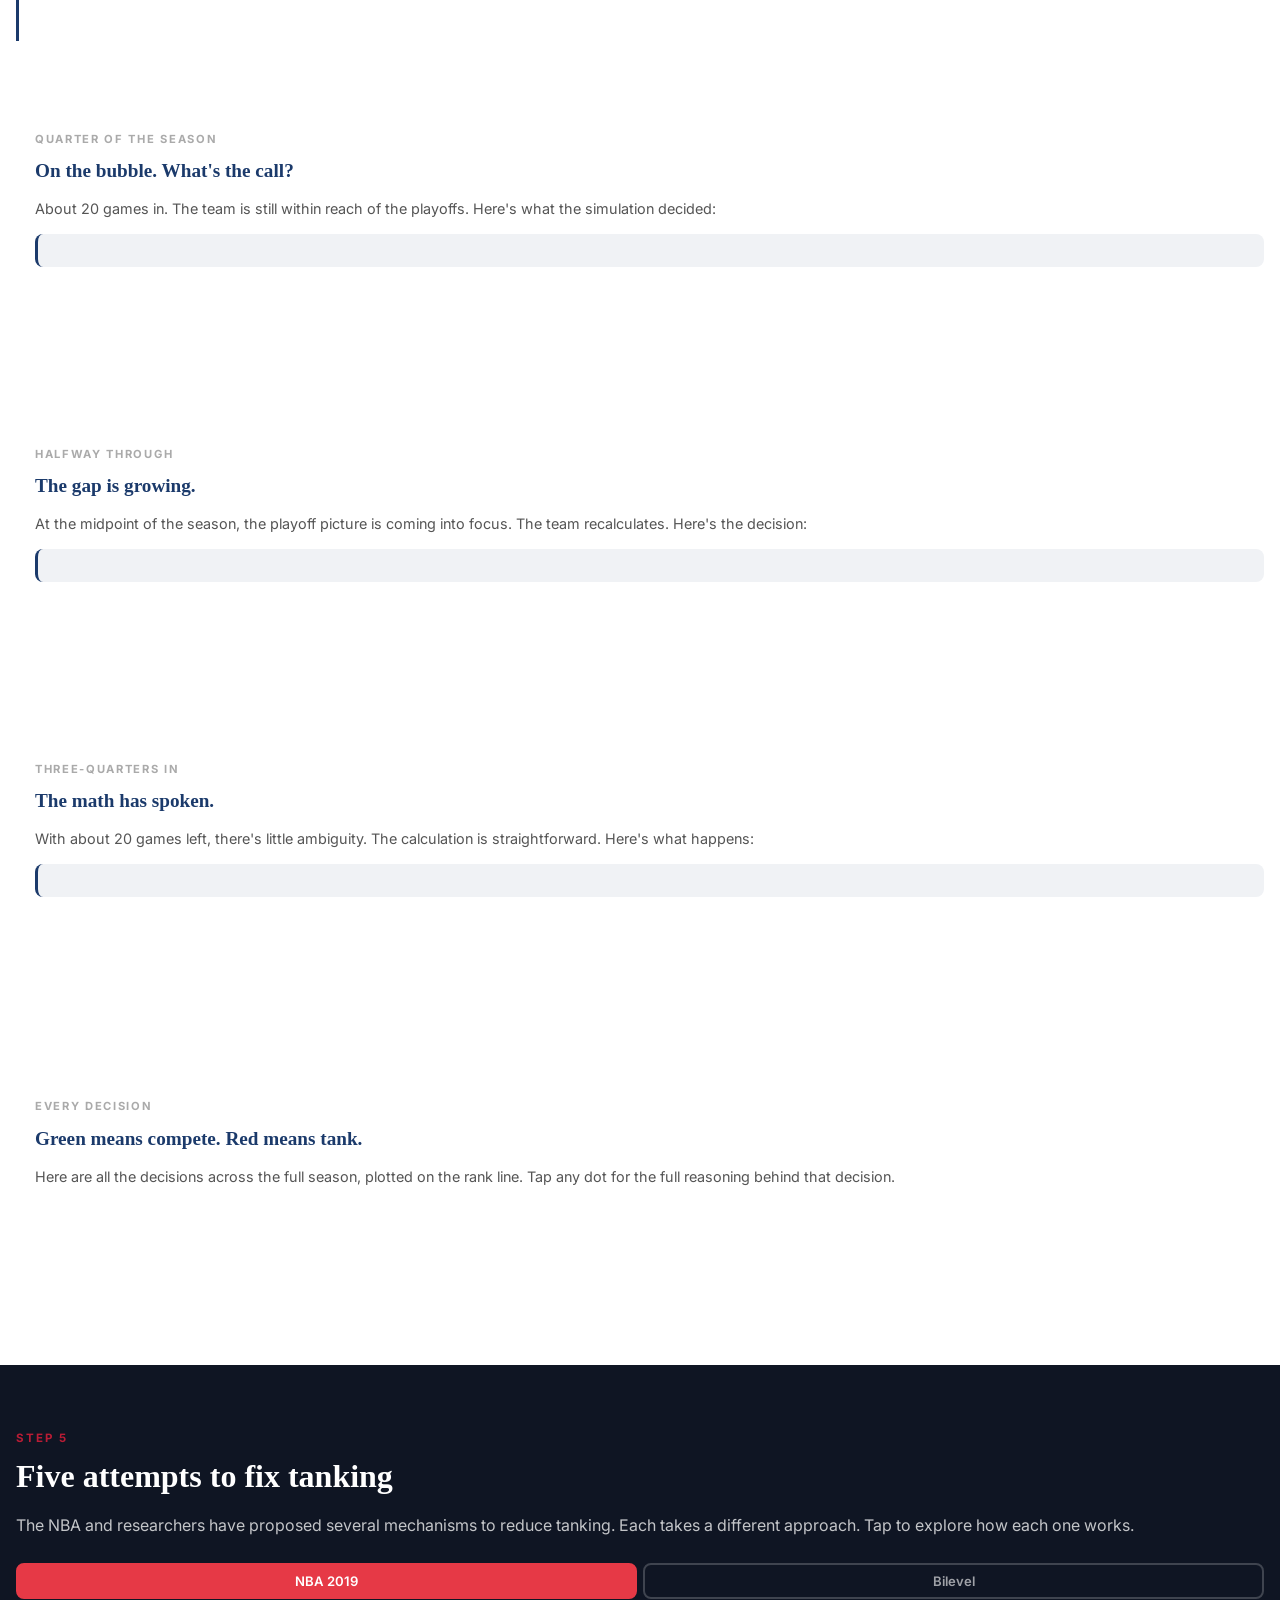
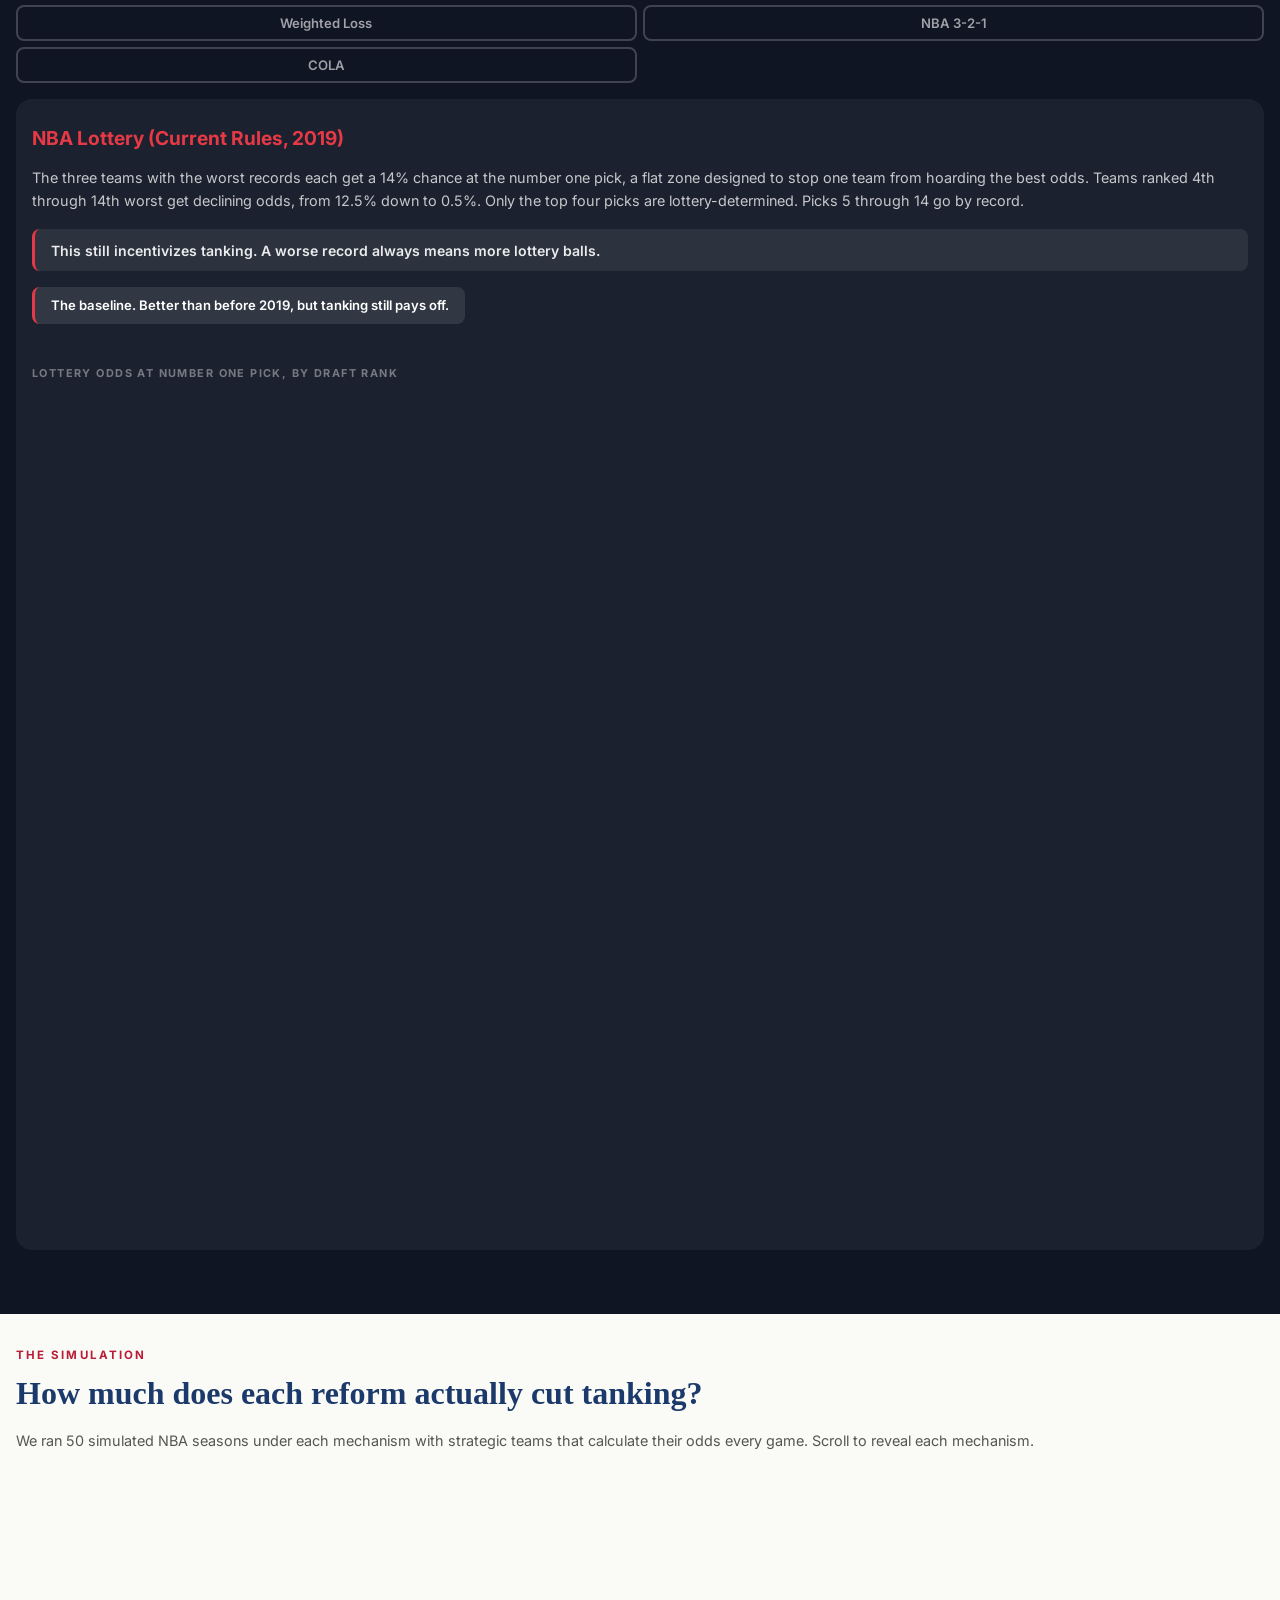
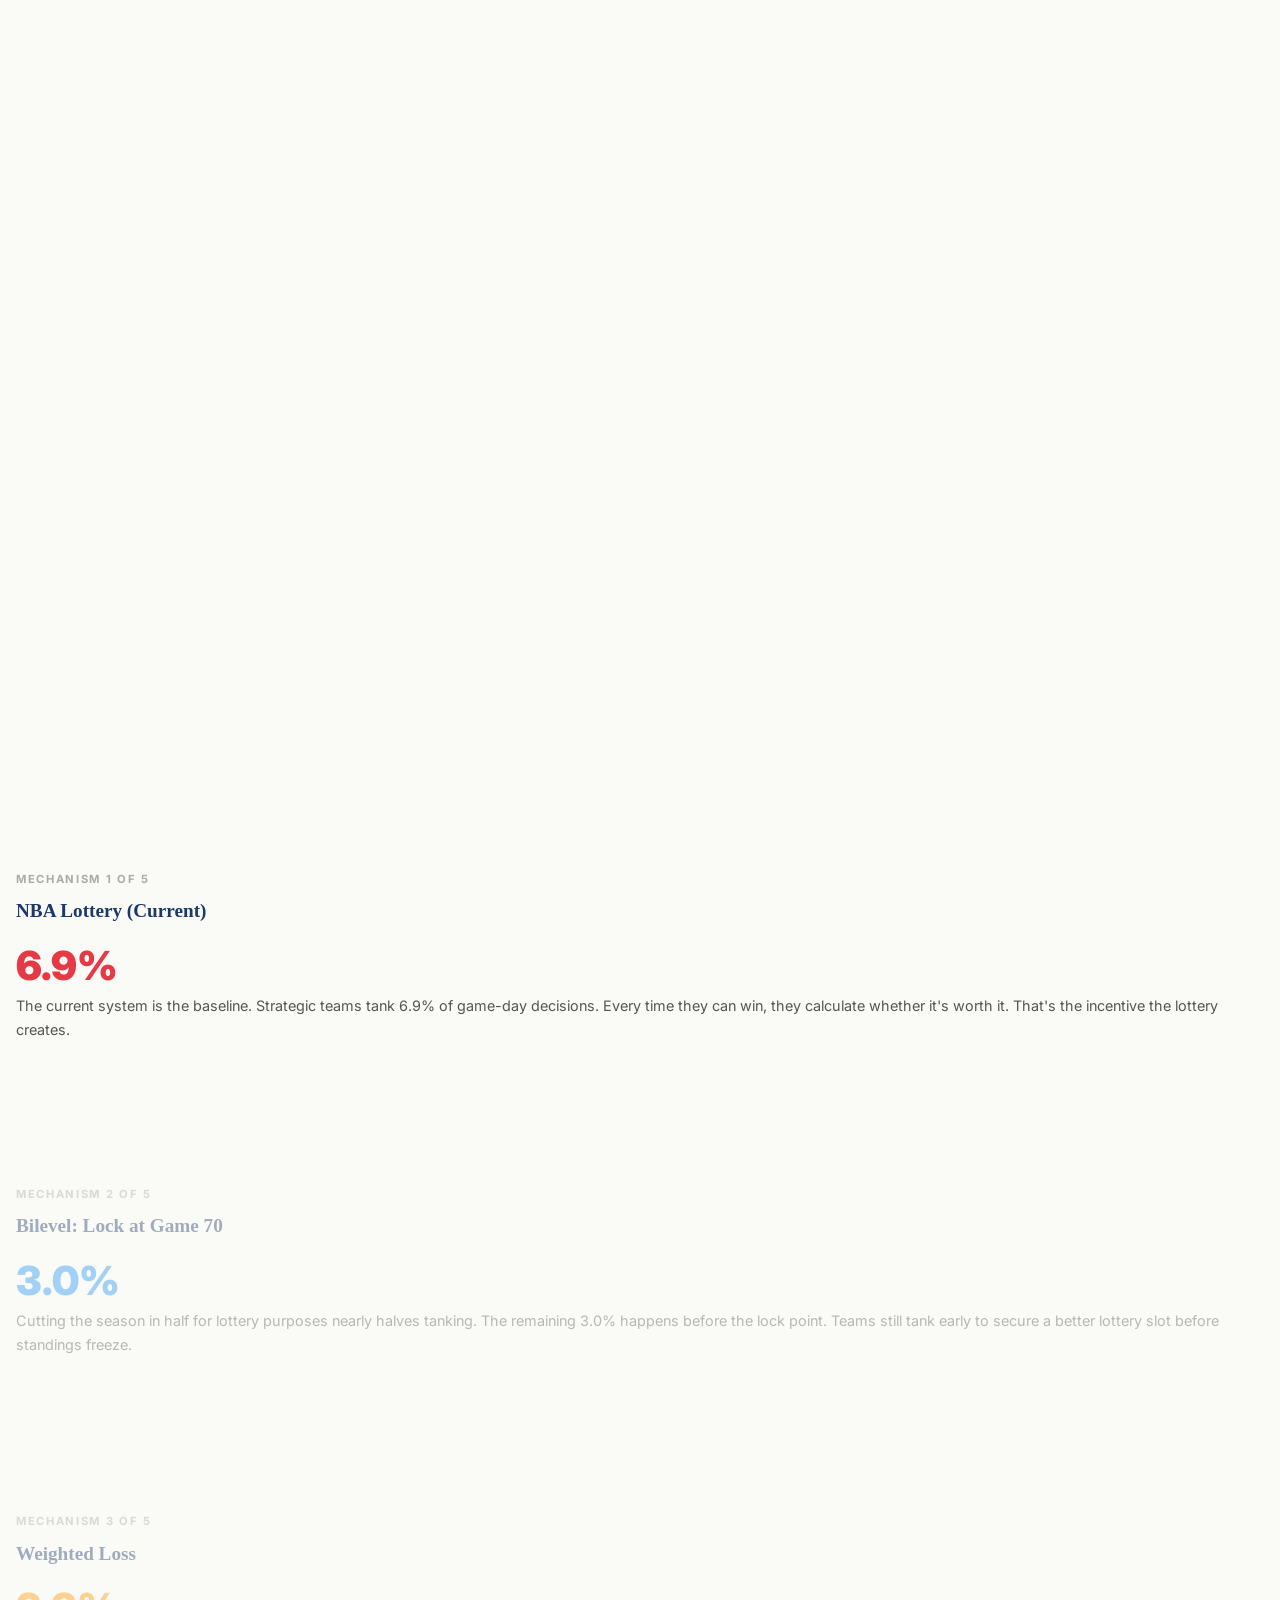
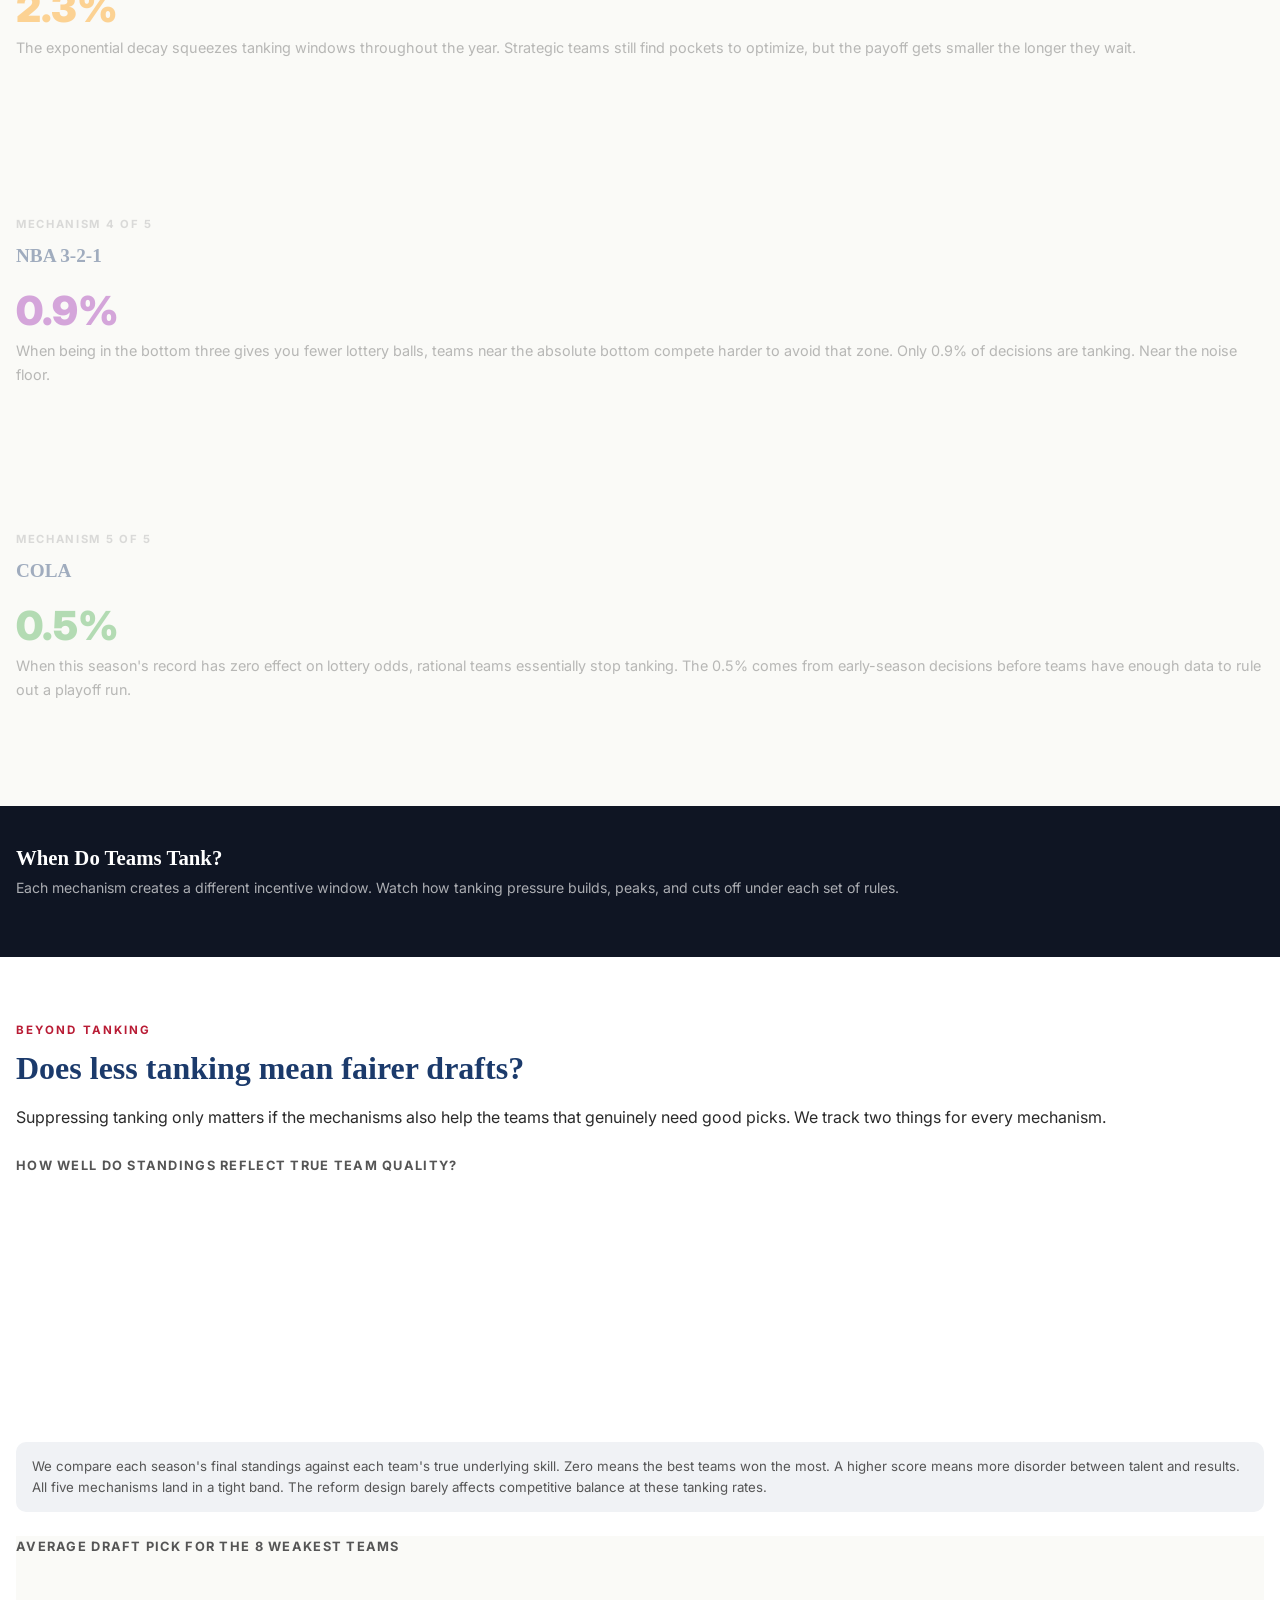
==== commit c1ad1a64: "droughts added" ====
--- a/essay/mobile/index.html
+++ b/essay/mobile/index.html
@@ -895,9 +895,19 @@
   <div class="container" style="margin-top: 2rem;">
     <div class="chart-title">Which picks do the weakest teams actually receive?</div>
     <p class="prose" style="font-size: 0.85rem; color: var(--gray); margin-bottom: 0.75rem;">
-      Since our simulation assigns each team a true skill level, we know which three teams were genuinely the weakest each season, not just which three lost the most. Among those teams, what pick slots did they end up with? Darker cells mean that range is more common. The row labels tell you whether dark is good or bad. A well-designed mechanism has its darkest cells at the top.
+      Since our simulation assigns each team a true skill level, we know which three teams were genuinely the weakest each season, not just which three lost the most. Each bar shows where those teams' picks actually landed. Every bar adds to 100%. More bar on the left means the draft is finding the teams that need help.
     </p>
     <div id="pick-distribution-chart"></div>
+  </div>
+
+  <div class="container" style="margin-top: 2.5rem;">
+    <div class="chart-title">How long do teams stay out of the playoffs?</div>
+    <p class="prose" style="font-size: 0.85rem; color: var(--gray); margin-bottom: 0.75rem;">
+      A mechanism that redirects picks to bad teams should help them improve faster.
+      We tracked every consecutive run of missed playoffs across all 30 teams and 50 simulated seasons.
+      The average drought is shown to the right of each bar.
+    </p>
+    <div id="playoff-drought-chart"></div>
   </div>
 </section>
 
